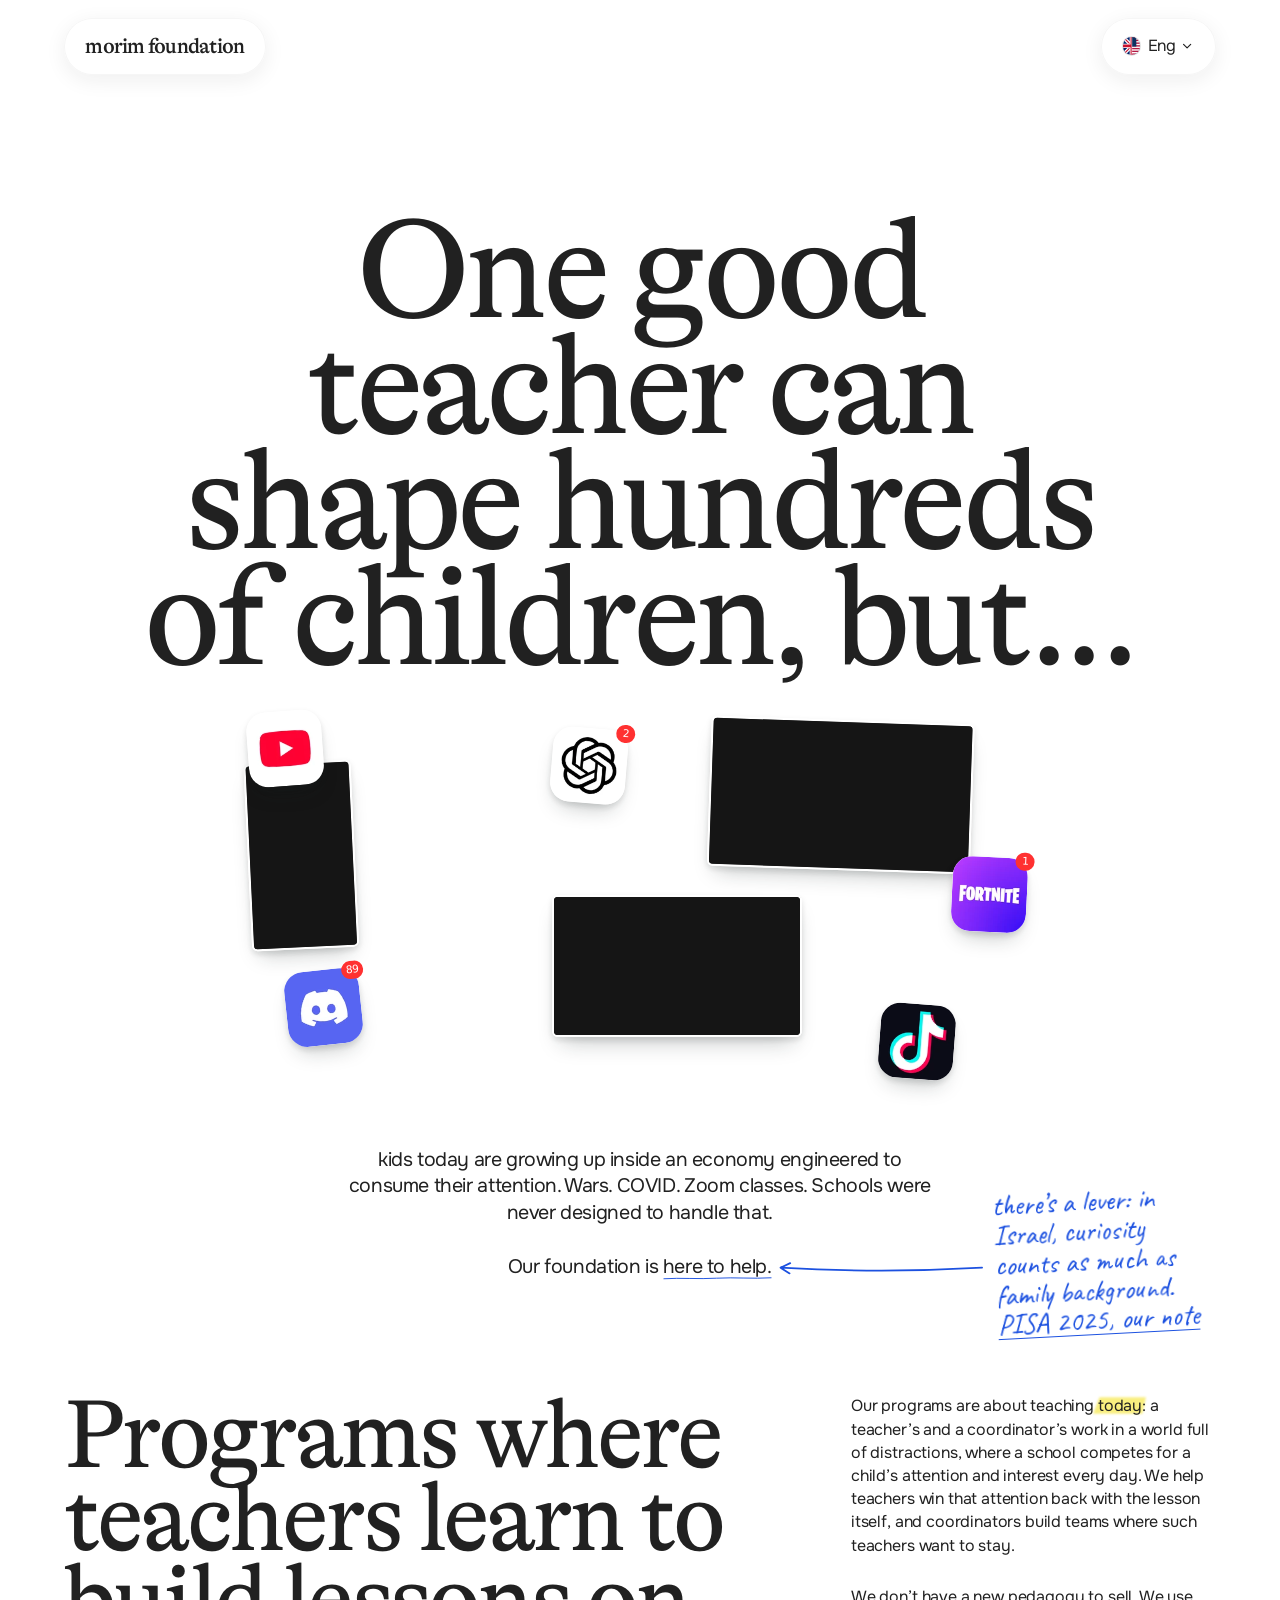
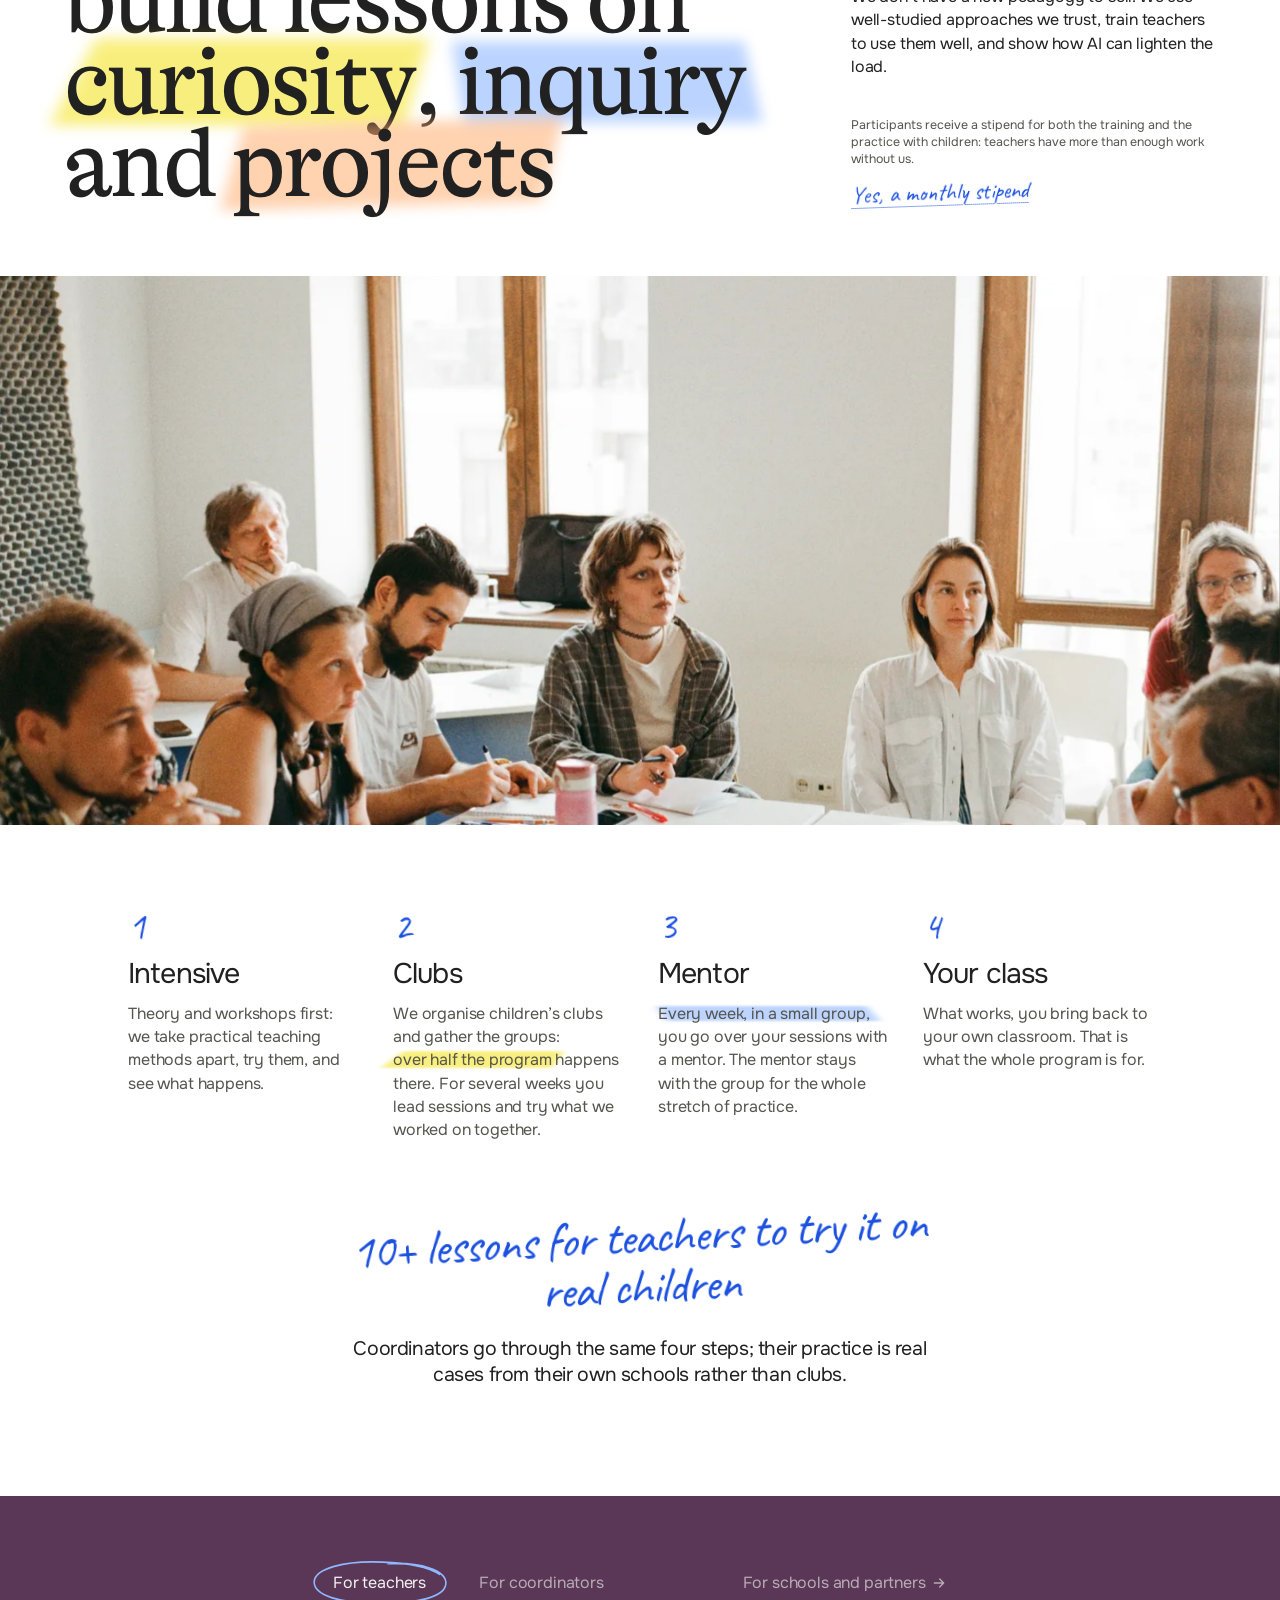
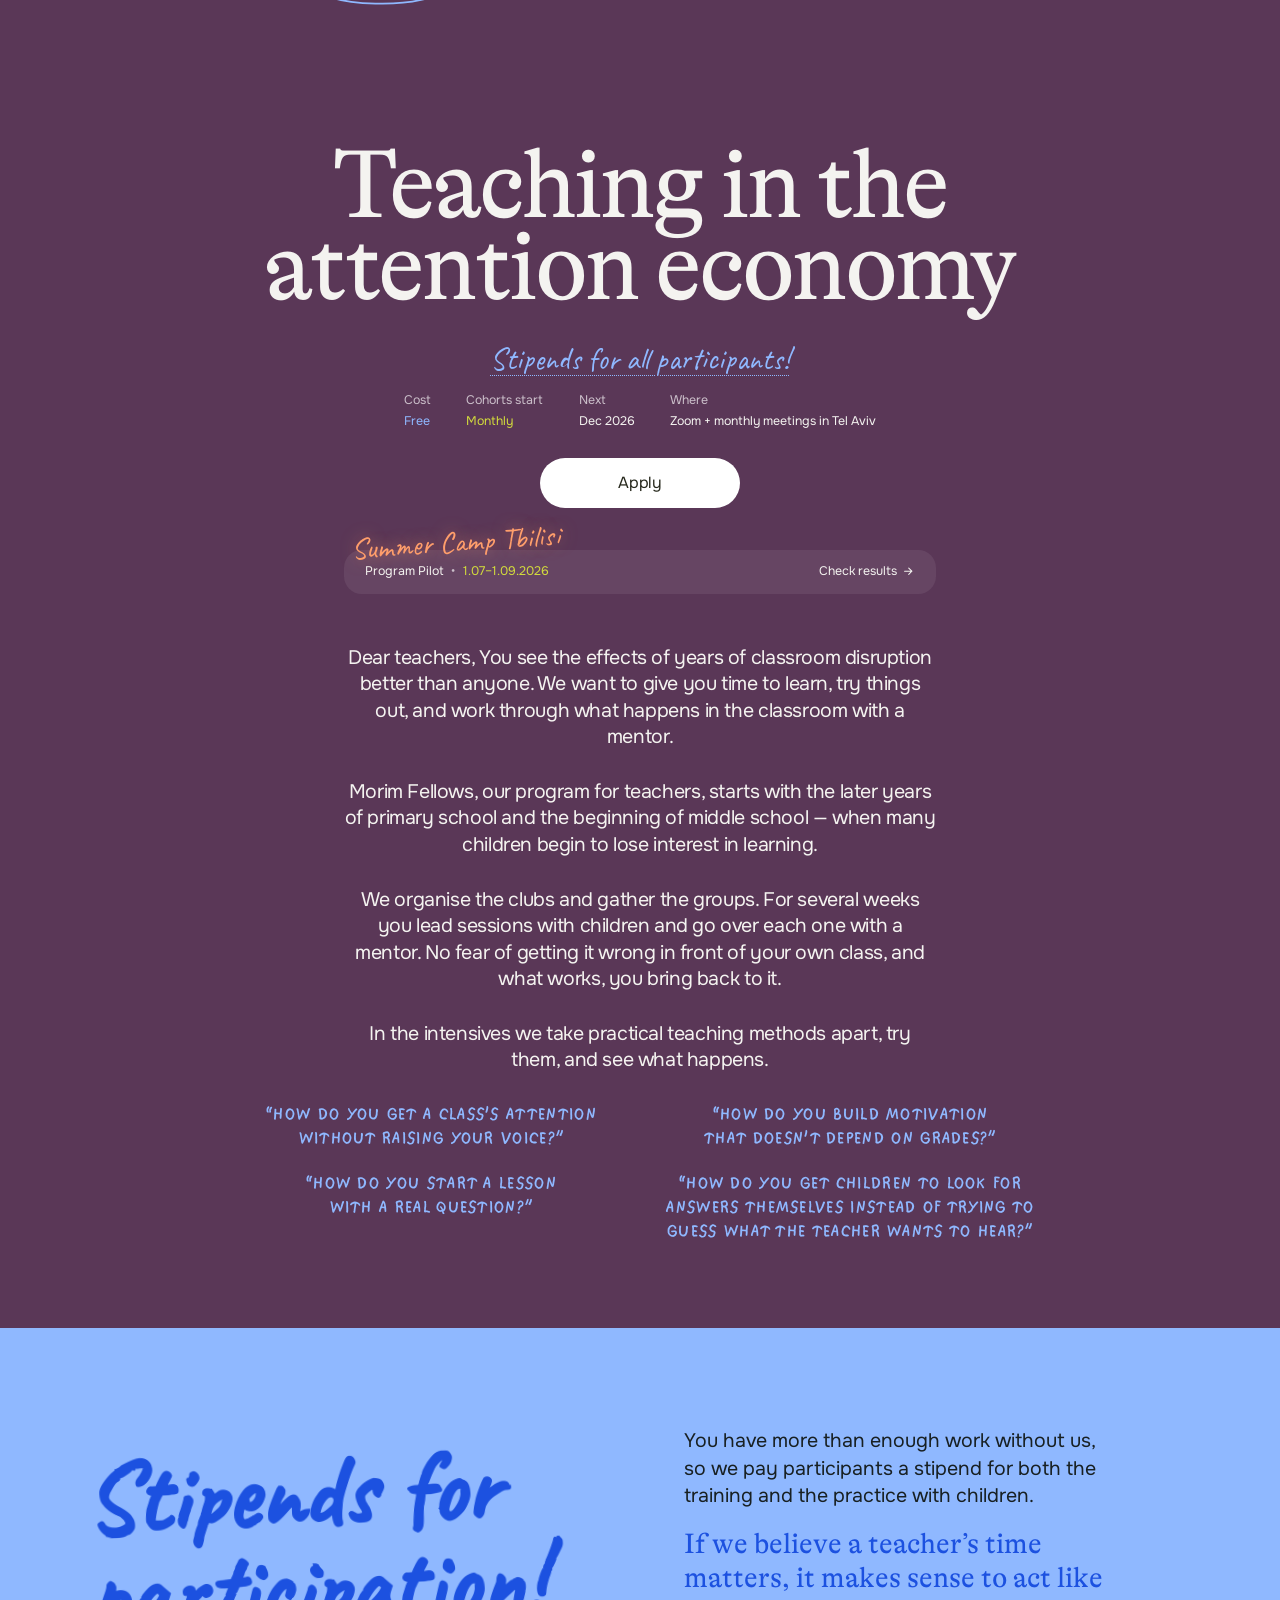
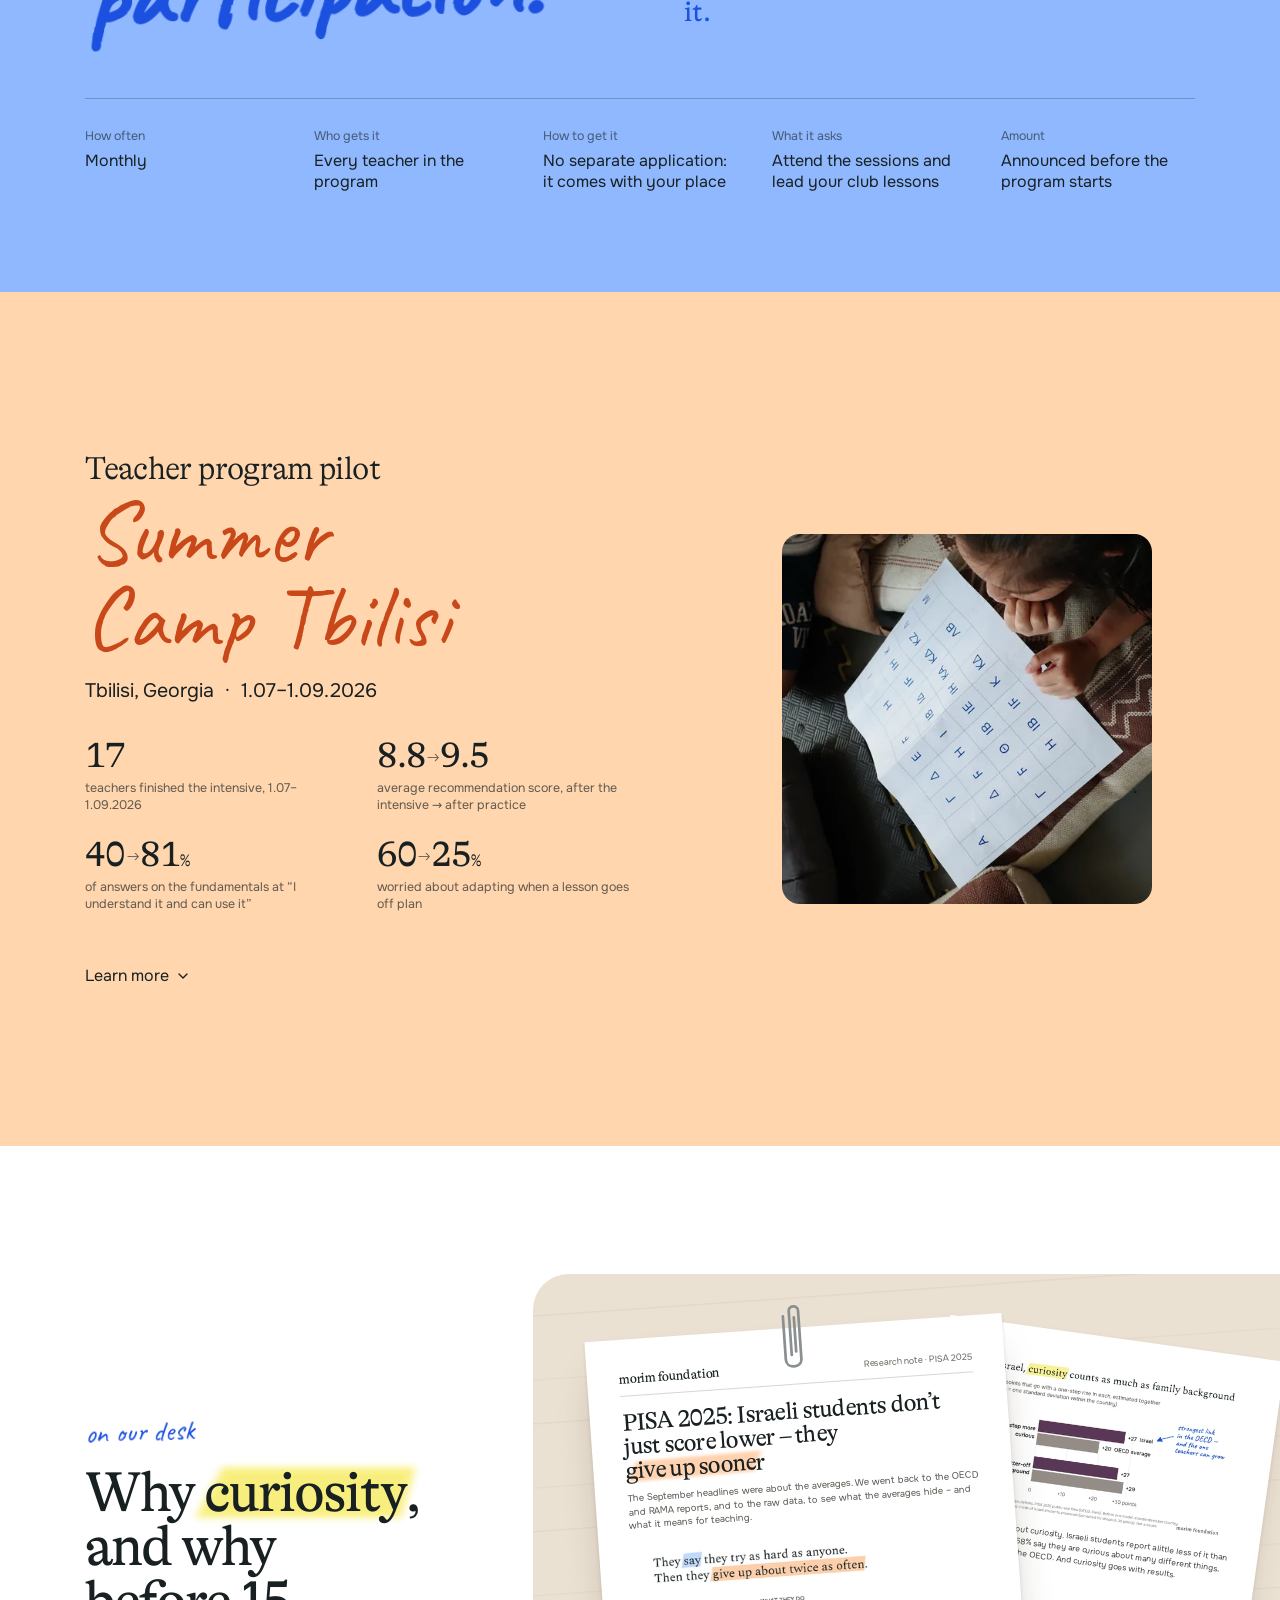
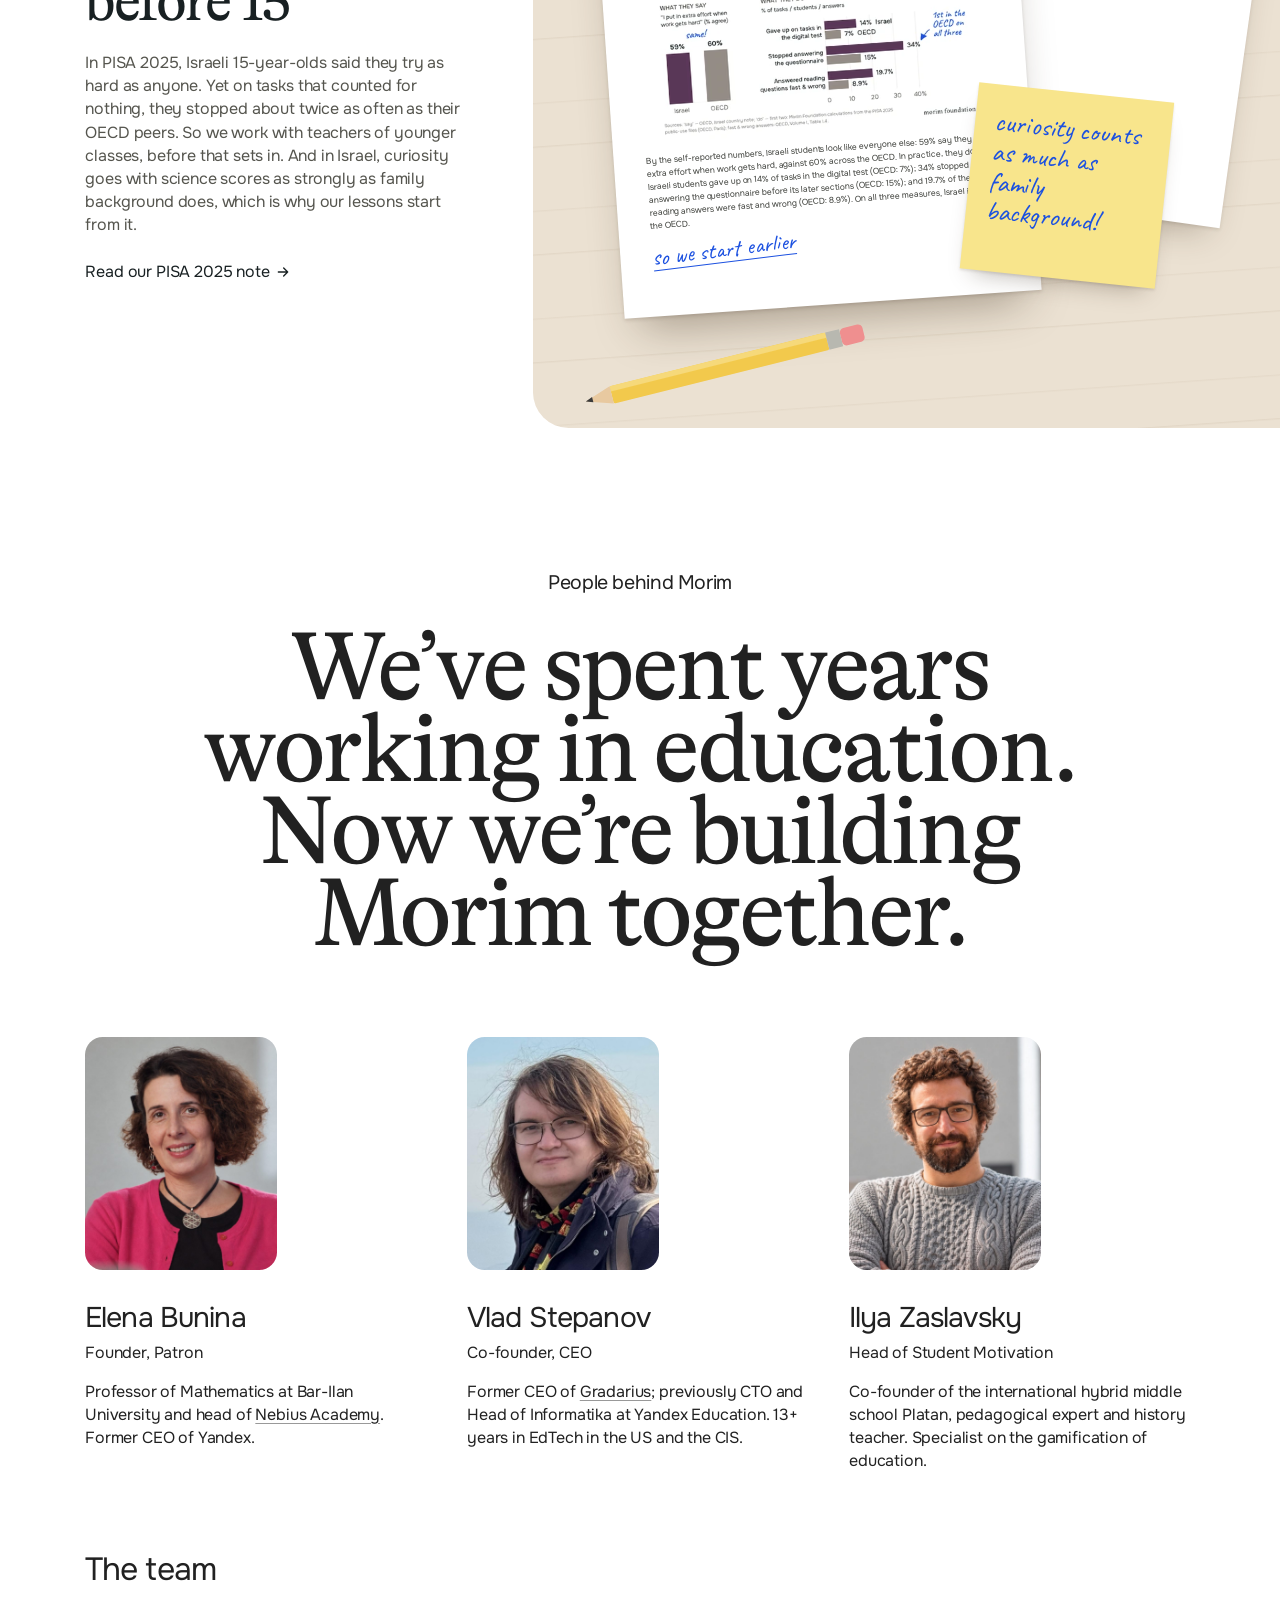
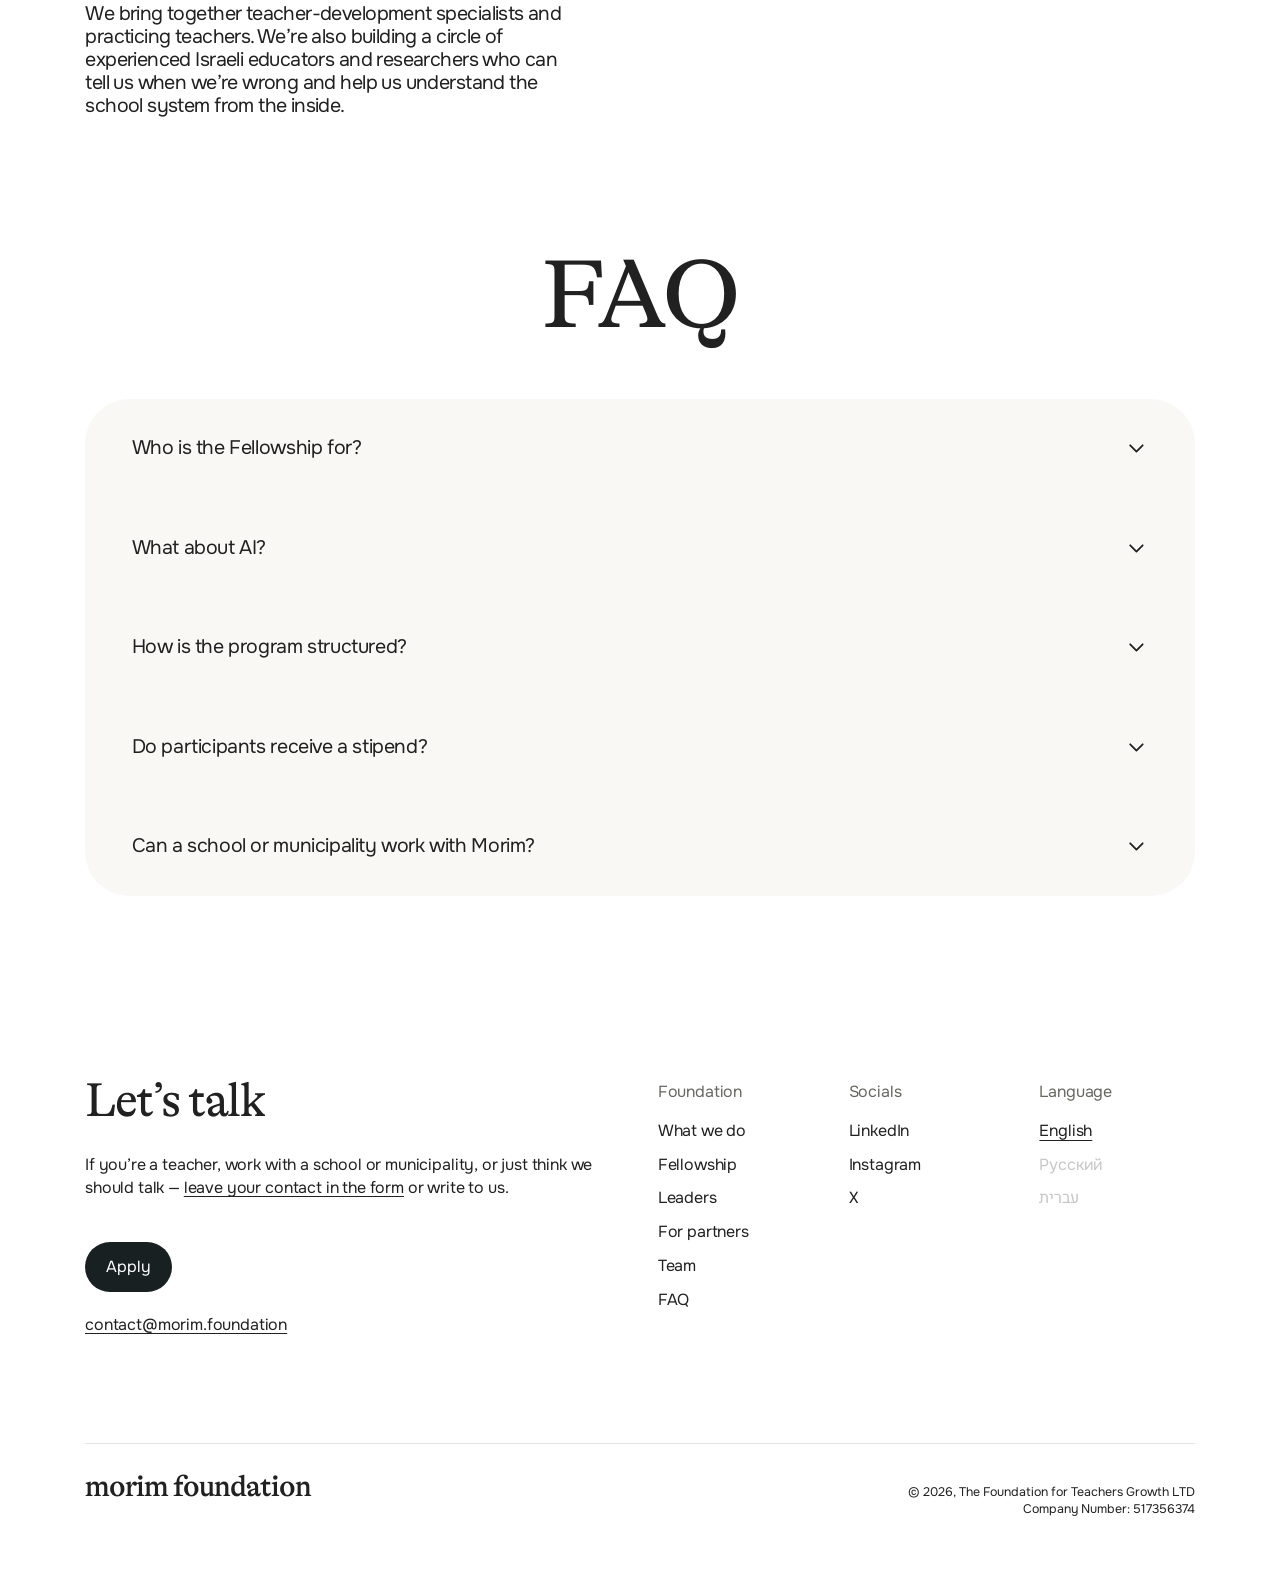
==== index.html @ 58f693c9 "PISA 2025: authors under the standfirst, Medium-style Vlad Stepanov (Co-founder, CEO) and Julia Khal" ====
<!DOCTYPE html>
<html lang="en" dir="ltr">
<head>
  <meta charset="utf-8">
  <meta name="viewport" content="width=device-width, initial-scale=1">
  <title>Morim Foundation</title>
  <meta name="description" content="Programs for teachers and school coordinators in Israel: intensives, practice with children and real school cases, weekly mentoring, and a stipend for your time.">
  <meta property="og:type" content="website">
  <meta property="og:title" content="Morim Foundation">
  <meta property="og:description" content="Programs for teachers and school coordinators in Israel: intensives, practice with children and real school cases, weekly mentoring, and a stipend for your time.">
  <meta property="og:site_name" content="Morim Foundation">
  <meta property="og:locale" content="en_US">
  <meta name="twitter:card" content="summary">
  <meta name="theme-color" content="#f4f3f0">
  <link rel="canonical" href="https://morim.foundation/">
  <link rel="alternate" hreflang="en" href="https://morim.foundation/">
  <link rel="alternate" hreflang="ru" href="https://morim.foundation/ru/">
  <link rel="alternate" hreflang="he" href="https://morim.foundation/he/">
  <link rel="alternate" hreflang="x-default" href="https://morim.foundation/">
  <link rel="icon" href="assets/favicon.png">
  <link rel="preload" href="assets/fonts/GTAlpina-Regular.woff2" as="font" type="font/woff2" crossorigin>
  <link rel="preload" href="assets/fonts/GTAlpina-Light.woff2" as="font" type="font/woff2" crossorigin>
  <link rel="preload" href="assets/fonts/Onest-Variable-latin.woff2" as="font" type="font/woff2" crossorigin>
  <link rel="preload" href="assets/fonts/Caveat-Regular.woff2" as="font" type="font/woff2" crossorigin>
  <link rel="preload" href="assets/fonts/GTAlpina-Medium.woff2" as="font" type="font/woff2" crossorigin>
  <link rel="preconnect" href="https://www.youtube.com">
  <link rel="preconnect" href="https://www.tiktok.com">
  <link rel="modulepreload" href="js/main.js?v=fcb6593e">
  <link rel="modulepreload" href="js/lib/page-motion.js?v=fcb6593e">
  <link rel="modulepreload" href="js/lib/card-depth.js?v=fcb6593e">
  <link rel="modulepreload" href="js/lib/floating-apply.js?v=fcb6593e">
  <link rel="modulepreload" href="js/header.js?v=fcb6593e">
  <link rel="modulepreload" href="js/dialog.js?v=fcb6593e">
  <link rel="modulepreload" href="js/mobile-menu.js?v=fcb6593e">
  <link rel="modulepreload" href="js/disclosure.js?v=fcb6593e">
  <link rel="modulepreload" href="js/program-motion.js?v=fcb6593e">
  <link rel="modulepreload" href="js/programs.js?v=fcb6593e">
  <link rel="modulepreload" href="js/hero/hero.js?v=fcb6593e">
  <link rel="modulepreload" href="js/lang.js?v=fcb6593e">
  <link rel="modulepreload" href="js/nav-menu.js?v=fcb6593e">
  <link rel="modulepreload" href="js/scroll-hint.js?v=fcb6593e">
  <link rel="modulepreload" href="js/audiences.js?v=fcb6593e">
  <link rel="modulepreload" href="js/hand-a.js?v=fcb6593e">
  <link rel="modulepreload" href="js/margin-note.js?v=fcb6593e">
  <link rel="modulepreload" href="js/tabs.js?v=fcb6593e">
  <link rel="modulepreload" href="js/lib/hero-floating.js?v=fcb6593e">
  <link rel="modulepreload" href="js/lib/poof.js?v=fcb6593e">
  <link rel="modulepreload" href="js/hero/hero-state.js?v=fcb6593e">
  <link rel="modulepreload" href="js/hero/hero-dom.js?v=fcb6593e">
  <link rel="modulepreload" href="js/hero/hero-badge.js?v=fcb6593e">
  <link rel="modulepreload" href="js/hero/hero-player.js?v=fcb6593e">
  <link rel="modulepreload" href="js/hero/hero-drag.js?v=fcb6593e">
  <link rel="modulepreload" href="js/hero/hero-environment.js?v=fcb6593e">
  <link rel="modulepreload" href="js/lib/hero-videos.js?v=fcb6593e">
  <link rel="modulepreload" href="js/lib/hero-apps.js?v=fcb6593e">
  <link rel="modulepreload" href="js/lib/hero-notification.js?v=fcb6593e">
  <link rel="modulepreload" href="js/lib/hero-video-autoplay.js?v=fcb6593e">
  <link rel="preload" as="image" href="assets/hero-app-discord-512.webp" imagesrcset="assets/hero-app-discord-128.webp 128w, assets/hero-app-discord-256.webp 256w, assets/hero-app-discord-512.webp 512w" imagesizes="(max-width: 700px) 14vw, 7vw">
  <link rel="preload" as="image" href="assets/hero-app-tiktok-512.webp" imagesrcset="assets/hero-app-tiktok-128.webp 128w, assets/hero-app-tiktok-256.webp 256w, assets/hero-app-tiktok-512.webp 512w" imagesizes="(max-width: 700px) 14vw, 7vw">
  <link rel="preload" as="image" href="assets/hero-app-chatgpt-512.webp" imagesrcset="assets/hero-app-chatgpt-128.webp 128w, assets/hero-app-chatgpt-256.webp 256w, assets/hero-app-chatgpt-512.webp 512w" imagesizes="(max-width: 700px) 14vw, 7vw">
  <link rel="preload" as="image" href="assets/hero-app-fortnite-258.webp" imagesrcset="assets/hero-app-fortnite-128.webp 128w, assets/hero-app-fortnite-258.webp 258w" imagesizes="(max-width: 700px) 14vw, 7vw">
  <link rel="preload" as="image" href="assets/hero-app-youtube-512.webp" imagesrcset="assets/hero-app-youtube-128.webp 128w, assets/hero-app-youtube-256.webp 256w, assets/hero-app-youtube-512.webp 512w" imagesizes="(max-width: 700px) 14vw, 7vw">
  <link rel="preload" as="image" href="assets/video/stream-headset-neon.webp">
  <link rel="preload" as="image" href="assets/video/stream-floral-shirt.webp">
  <link rel="preload" as="image" href="assets/video/stream-blue-mic.webp">
  <link rel="preload" as="image" href="assets/video/stream-two-players.webp">
  <link rel="stylesheet" href="css/base.css?v=fcb6593e">
  <link rel="stylesheet" href="css/sections.css?v=fcb6593e">
  <link rel="stylesheet" href="css/motion.css?v=fcb6593e">
  <link rel="stylesheet" href="css/mobile.css?v=fcb6593e">
  <link rel="stylesheet" href="css/header.css?v=fcb6593e">
  <link rel="stylesheet" href="css/hero.css?v=fcb6593e">
  <link rel="stylesheet" href="css/widgets.css?v=fcb6593e">
  <link rel="stylesheet" href="css/type.css?v=fcb6593e">
  <script src="js/page-slide.js?v=fcb6593e"></script>
  <noscript><style>.side-panel{position:static;display:block;inline-size:auto;block-size:auto;max-block-size:none;overflow:visible;box-shadow:none;margin-block-start:1rem}.side-panel-close,[data-dialog]{display:none}</style></noscript>
</head>
<body>
<main id="top" data-hero-variant="original" data-lang="en">

  <div class="header-shell" data-compact="false">
    <div class="header-start">
      <header class="site-header">
        <a class="logo" href="#top" aria-label="Morim Foundation home">morim foundation</a>
      </header>
    </div>
    <nav class="lang-float" aria-label="Main navigation">
      <div class="nav-menu lang-menu">
  <button type="button" class="nav-menu-button" aria-haspopup="true" aria-expanded="false"
          aria-controls="lang-menu-list">
    <svg class="flag" viewBox="0 0 24 24" width="20" height="20" aria-hidden="true" focusable="false"><rect width="24" height="24" fill="#012169"/><path d="M0 0 24 24M24 0 0 24" stroke="#fff" stroke-width="4.8"/><path d="M0 0 24 24M24 0 0 24" stroke="#c8102e" stroke-width="1.6"/><path d="M12 0v24M0 12h24" stroke="#fff" stroke-width="6"/><path d="M12 0v24M0 12h24" stroke="#c8102e" stroke-width="3.6"/><rect x="12" width="12" height="24" fill="#fff"/><rect x="12" y="0.000" width="12" height="1.846" fill="#b31942"/><rect x="12" y="3.692" width="12" height="1.846" fill="#b31942"/><rect x="12" y="7.385" width="12" height="1.846" fill="#b31942"/><rect x="12" y="11.077" width="12" height="1.846" fill="#b31942"/><rect x="12" y="14.769" width="12" height="1.846" fill="#b31942"/><rect x="12" y="18.462" width="12" height="1.846" fill="#b31942"/><rect x="12" y="22.154" width="12" height="1.846" fill="#b31942"/><rect x="12" width="6" height="12.923" fill="#0a3161"/><path d="M12 0v24" stroke="#fff" stroke-width="0.6"/></svg><span class="sr-only">Language: </span><span>Eng</span>
    <svg viewBox="0 0 24 24" width="16" height="16" fill="none" stroke="currentColor" stroke-width="2" stroke-linecap="round" stroke-linejoin="round" aria-hidden="true"><path d="m6 9 6 6 6-6"/></svg>
  </button>
  <ul id="lang-menu-list" class="nav-menu-list" hidden>
    <li><a role="link" aria-disabled="true" lang="ru"><svg class="flag" viewBox="0 0 24 24" width="20" height="20" aria-hidden="true" focusable="false"><rect width="24" height="8" fill="#fff"/><rect y="8" width="24" height="8" fill="#0039a6"/><rect y="16" width="24" height="8" fill="#d52b1e"/></svg><span>Русский</span></a></li>
<li><a role="link" aria-disabled="true" lang="he" dir="rtl"><svg class="flag" viewBox="0 0 24 24" width="20" height="20" aria-hidden="true" focusable="false"><rect width="24" height="24" fill="#fff"/><rect y="3" width="24" height="2.6" fill="#0038b8"/><rect y="18.4" width="24" height="2.6" fill="#0038b8"/><path d="M12 7.4 15.8 14H8.2ZM12 16.6 8.2 10H15.8Z" fill="none" stroke="#0038b8" stroke-width="1"/></svg><span>עברית</span></a></li>

  </ul>
</div>
    </nav>
  </div>

  <section class="hero hero-editorial" aria-labelledby="hero-title"
           data-playing="false" data-looping="false" data-media-layout="static"
           data-label-icon="Dismiss {app} and show the next app"
           data-label-media-dismiss="Dismiss {label} and show the next element"
           data-video-unavailable="Video unavailable"
           data-help-desktop="Drag an app to move it. Click or press Enter to dismiss it and show the next app."
           data-help-compact="Tap or press Enter to dismiss an item and show the next one. Swipe vertically to keep reading.">
    <div class="hero-mobile-content">
      <h1 id="hero-title" aria-label="One good teacher can shape hundreds of children, but...">One good<br>teacher can<br>shape hundreds<br>of children, <span class="hero-line">but...</span></h1>
    </div>
    <span class="hero-accents" role="group" aria-label="App distractions"></span>
    <span id="hero-app-help" class="sr-only">Drag an app to move it. Click or press Enter to dismiss it and show the next app.</span>
  </section>
  <a class="scroll-hint" href="#what-we-do" data-scroll-hint>
    <span>Scroll</span>
    <svg viewBox="0 0 24 24" width="16" height="16" fill="none" stroke="currentColor" stroke-width="2" stroke-linecap="round" stroke-linejoin="round" aria-hidden="true"><path d="m6 9 6 6 6-6"/></svg>
  </a>
  <div class="floating-apply-rail" data-anchor=".hero" inert>
    <a class="button floating-apply-button" href="https://survey.morim.foundation/s/join-v1?src=landing&lang=en">Apply</a>
  </div>

  <section class="approach" id="approach" aria-label="Our approach">
    <div class="prose introduction">
      <p data-hero-story-end>kids today are growing up inside an economy engineered to consume their attention. Wars. COVID. Zoom classes. Schools were never designed to handle&nbsp;that.</p>
      <p>Our foundation is <span class="intro-claim">here to help.</span><a class="margin-note" href="pisa-2025/">there’s a lever: in Israel, curiosity counts as much as family background. <span class="margin-note-link">PISA 2025, our note</span></a><svg class="margin-note-arrow" aria-hidden="true" focusable="false"><path d=""/></svg></p>
    </div>
  </section>

  <section class="what-we-do" id="what-we-do" aria-labelledby="what-we-do-title">
    <div class="wwd-head">
      <h2 class="display" id="what-we-do-title">Programs where teachers learn to build lessons on <span class="approach-name">curiosity</span>, <span class="approach-name">inquiry</span> and <span class="approach-name">projects</span></h2>
      <div class="prose wwd-lead">
        <div class="wwd-lead-text">
          <p class="mission-intro">Our programs are about teaching <mark>today</mark>: a teacher’s and a coordinator’s work in a world full of distractions, where a school competes for a child’s attention and interest every day. We help teachers win that attention back with the lesson itself, and coordinators build teams where such teachers want to stay.</p>
          <p class="mission-intro">We don’t have a new pedagogy to sell. We use well-studied approaches we trust, train teachers to use them well, and show how AI can lighten the load.</p>
        </div>
        <p class="wwd-stipend">Participants receive a stipend for both the training and the practice with children: teachers have more than enough work without us.<a class="beat-note" href="#scholarship">Yes, a monthly stipend</a></p>
      </div>
    </div>
    <figure class="wwd-photo">
      <div class="wwd-photo-frame">
        <img class="wwd-photo-img" src="assets/photo-landscape-720.webp"
     srcset="assets/photo-landscape-480.webp 480w, assets/photo-landscape-720.webp 720w, assets/photo-landscape-1080.webp 1080w, assets/photo-landscape-1440.webp 1440w, assets/photo-landscape-2048.webp 2048w"
     sizes="100vw"
     alt="Teachers in discussion at the foundation’s Tbilisi pilot" width="511" height="339" loading="eager" fetchpriority="low" decoding="async">
      </div>
    </figure>
    <div class="wwd-steps">
      <ol class="wwd-steps-list" aria-label="How the program works">
        <li class="wwd-step">
          <span class="wwd-step-num" aria-hidden="true">1</span>
          <h4>Intensive</h4>
          <p>Theory and workshops first: we take practical teaching methods apart, try them, and see what happens.</p>
        </li>
        <li class="wwd-step">
          <span class="wwd-step-num" aria-hidden="true">2</span>
          <h4>Clubs</h4>
          <p>We organise children’s clubs and gather the groups: <mark>over half the program</mark> happens there. For several weeks you lead sessions and try what we worked on together.</p>
        </li>
        <li class="wwd-step">
          <span class="wwd-step-num" aria-hidden="true">3</span>
          <h4>Mentor</h4>
          <p><mark class="blue">Every week, in a small group,</mark> you go over your sessions with a mentor. The mentor stays with the group for the whole stretch of practice.</p>
        </li>
        <li class="wwd-step">
          <span class="wwd-step-num" aria-hidden="true">4</span>
          <h4>Your class</h4>
          <p>What works, you bring back to your own classroom. That is what the whole program is for.</p>
        </li>
      </ol>
      <div class="prose wwd-steps-close">
        <p class="beat-note wwd-note">10+ lessons for teachers to try it on real children</p>
        <p>Coordinators go through the same four steps; their practice is real cases from their own schools rather than clubs.</p>
      </div>
    </div>
  </section>

  <div class="story-stack">
    <section class="audiences" id="audiences" aria-label="Where to start">
    <div class="audience-nav">
    <div class="audience-tabs" role="tablist" aria-label="Where to start">
      <a class="audience-tab" role="tab" id="tab-fellowship" href="#fellowship" aria-controls="fellowship"
         aria-selected="true">
        <span>For teachers</span>
        <svg class="audience-loop" viewBox="0 0 200 60" preserveAspectRatio="none" aria-hidden="true" focusable="false"><path pathLength="1" d="M112 7C158 5 197 15 195 32C193 51 136 57 94 56C47 55 5 47 6 29C7 13 49 3 104 5C140 6 170 11 186 20"/></svg>
      </a>
      <a class="audience-tab" role="tab" id="tab-leaders" href="#leaders" aria-controls="leaders"
         aria-selected="false">
        <span>For coordinators</span>
        <svg class="audience-loop" viewBox="0 0 200 60" preserveAspectRatio="none" aria-hidden="true" focusable="false"><path pathLength="1" d="M112 7C158 5 197 15 195 32C193 51 136 57 94 56C47 55 5 47 6 29C7 13 49 3 104 5C140 6 170 11 186 20"/></svg>
      </a>
    </div>
    <a class="audience-trigger text-link" href="schools/">
      <span>For schools and partners</span><svg class="promo-arrow" viewBox="0 0 24 24" aria-hidden="true" focusable="false"><path d="M5 12h14M13 6l6 6-6 6"/></svg>
    </a>
    </div>
    <div class="audience-pane fellowship" id="fellowship" role="tabpanel" aria-labelledby="fellowship-title">
      <h2 class="display" id="fellowship-title">Teaching in the attention economy</h2>
      <div class="program-offer">
  <article class="offer-terms" id="program-tel-aviv" data-program="tel-aviv" aria-labelledby="fellowship-title">
<p class="offer-tags"><a class="offer-tag offer-scholarship" href="#scholarship">Stipends for all participants!</a></p>    <div class="offer-meta">
<p><span>Cost</span><em class="offer-meta-cost">Free</em></p><p><span>Cohorts start</span><em class="offer-meta-frequency">Monthly</em></p><p><span>Next</span>Dec 2026</p>      <p><span>Where</span>Zoom + monthly meetings in Tel&nbsp;Aviv</p>
    </div>
  </article>
  <a class="button apply-button offer-apply" href="https://survey.morim.foundation/s/join-v1?src=landing&lang=en" data-apply>Apply</a>
</div>
      <a class="running-card pilot-link" href="#tbilisi-camp">
        <span class="pilot-camp">Summer Camp Tbilisi</span>
        <h3>Program Pilot</h3>
        <p class="running-badge"><bdi dir="ltr">1.07–1.09.2026</bdi></p>
        <span class="running-status pilot-button text-link">Check results<svg class="promo-arrow" viewBox="0 0 24 24" aria-hidden="true" focusable="false"><path d="M5 12h14M13 6l6 6-6 6"/></svg></span>
      </a>
      <div class="prose fellowship-intro">
        <p>Dear teachers, You see the effects of years of classroom disruption better than anyone. We want to give you time to learn, try things out, and work through what happens in the classroom with a mentor.</p>
        <p>Morim Fellows, our program for teachers, starts with the later years of primary school and the beginning of middle school — when many children begin to lose interest in learning.</p>
      </div>
      <div class="prose fellowship-practice">
        <p>We organise the clubs and gather the groups. For several weeks you lead sessions with children and go over each one with a mentor. No fear of getting it wrong in front of your own class, and what works, you bring back to it.</p>
        <p>In the intensives we take practical teaching methods apart, try them, and see what happens.</p>
        <div class="questions" aria-label="Ordinary questions, hard ones">
          <span>“how do you get a class’s attention without raising your voice?”</span>
          <span>“how do you build motivation that doesn’t depend on grades?”</span>
          <span>“how do you start a lesson with a real question?”</span>
          <span>“how do you get children to look for answers themselves instead of trying to guess what the teacher wants to hear?”</span>
        </div>
      </div>
    </div>

    <div class="audience-pane leaders" id="leaders" role="tabpanel" aria-labelledby="leaders-title">
      <h2 class="display" id="leaders-title">Coordinating in a school: team, systems, projects</h2>
      <div class="program-offer">
  <article class="offer-terms" id="program-school-coordination" data-program="school-coordination" aria-labelledby="leaders-title">
<p class="offer-tags"><a class="offer-tag offer-scholarship" href="#scholarship">Stipends for all participants!</a></p>    <div class="offer-meta">
<p><span>Cost</span><em class="offer-meta-cost">Free</em></p><p><span>New training cohorts</span><em class="offer-meta-frequency">Monthly</em></p><p><span>Next</span>Feb 2027</p>      <p><span>Where</span>Zoom + meetings in Tel&nbsp;Aviv</p>
    </div>
  </article>
  <a class="button apply-button offer-apply" href="https://survey.morim.foundation/s/join-v1?src=landing&lang=en" data-apply>Apply</a>
</div>
      <article class="running-card" id="program-school-coordination-pilot" data-closed>
        <h3>Program Pilot</h3>
        <p class="running-status">Results coming soon</p>
        <p class="running-badge running-now">Currently running</p>
      </article>
      <div class="prose leaders-intro">
        <p>Dear coordinators, Strong teachers need schools where they can do good work and want to stay. That’s why we work with teachers at more than one level: in their own classrooms and in the teams they help lead.</p>
        <p>Morim Leaders, our first program for coordinators, is being developed together with rakazim themselves. The first pilot is under way with a closed cohort.</p>
      </div>
      <div class="leader-benefits feature-cards">
        <article class="benefit">
          <h3>Leading without formal authority</h3>
          <p>Rakazim are teachers too. They teach their own classes and help a whole team work better, often without formal authority over the people they lead.<br>How do you move a team forward when the people in it don’t report to you?</p>
        </article>
        <article class="benefit">
          <h3>Feedback that actually helps</h3>
          <p>How do you give feedback that people can use, support colleagues, and help them grow?<br>Participants bring real situations from their schools and work through them together with a mentor.</p>
        </article>
        <article class="benefit">
          <h3>Making room for the work that matters</h3>
          <p>How do you distribute the workload across the team and still make time for professional growth — yours and your colleagues’?<br>The program also covers the practical systems and projects that keep a department running without letting coordination take over the time meant for teaching.</p>
        </article>
      </div>
    </div>

    </section>
  </div>

  <section class="scholarship-band" id="scholarship" aria-labelledby="scholarship-title">
    <h2 class="scholarship-word" id="scholarship-title">Stipends for participation!</h2>
    <div class="scholarship-text">
      <p>You have more than enough work without us, so we pay participants a stipend for both the training and the practice with children.</p>
      <p>If we believe a teacher’s time matters, it makes sense to act like it.</p>
    </div>
    <dl class="scholarship-terms">
      <div><dt>How often</dt><dd>Monthly</dd></div>
      <div><dt>Who gets it</dt><dd>Every teacher in the program</dd></div>
      <div><dt>How to get it</dt><dd>No separate application: it comes with your place</dd></div>
      <div><dt>What it asks</dt><dd>Attend the sessions and lead your club lessons</dd></div>
      <div><dt>Amount</dt><dd>Announced before the program starts</dd></div>
    </dl>
  </section>

  <section class="camp" id="tbilisi-camp" aria-labelledby="tbilisi-promo-title" data-program="tbilisi">
    <div class="camp-copy">
      <h2 id="tbilisi-promo-title"><span class="camp-descriptor">Teacher program pilot</span> <span class="camp-name">Summer Camp Tbilisi</span></h2>
      <p class="promo-meta"><span>Tbilisi, Georgia</span><span><bdi dir="ltr">1.07–1.09.2026</bdi></span></p>
      <ul class="camp-figures" role="list">
        <li class="camp-figure">
          <span class="stat-value">17</span>
          <span class="stat-label">teachers finished the intensive, <bdi dir="ltr">1.07–1.09.2026</bdi></span>
        </li>
        <li class="camp-figure">
          <span class="stat-value">8.8<span class="arrow">→</span>9.5</span>
          <span class="stat-label">average recommendation score, after the intensive → after practice</span>
        </li>
        <li class="camp-figure">
          <span class="stat-value">40<span class="arrow">→</span>81<small>%</small></span>
          <span class="stat-label">of answers on the fundamentals at “I understand it and can use it”</span>
        </li>
        <li class="camp-figure">
          <span class="stat-value">60<span class="arrow">→</span>25<small>%</small></span>
          <span class="stat-label">worried about adapting when a lesson goes off plan</span>
        </li>
      </ul>
      <button type="button" class="camp-more text-link" aria-expanded="false" aria-controls="tbilisi-details" data-expand hidden>
        <span>Learn more</span><svg class="camp-more-arrow" viewBox="0 0 24 24" aria-hidden="true" focusable="false"><path d="m6 9 6 6 6-6"/></svg>
      </button>
    </div>
    <img class="camp-photo" src="assets/camp-square-720.webp"
     srcset="assets/camp-square-480.webp 480w, assets/camp-square-720.webp 720w, assets/camp-square-1080.webp 1080w, assets/camp-square-1440.webp 1440w"
     sizes="(max-width: 700px) 16rem, 26rem"
     alt="" width="720" height="720" loading="lazy" decoding="async">
    <div class="camp-details" id="tbilisi-details">
      <div class="camp-story">
        <div class="program-results-copy">
          <h3 class="program-results-title">The first pilot</h3>
          <p>Our first intensive in Tbilisi focused on inquiry-based education. We surveyed the same teachers twice: after the intensive, and again after several weeks of teaching children with weekly mentoring.</p>
          <p>Teachers’ responses changed noticeably after practice. On the fundamentals — what an inquiry lesson is for, how it differs from a merely engaging one, and what the teacher does — the share of answers at “I understand and can use it” rose from 40% to 81%. Fewer teachers reported being worried about having to adapt when a lesson went off plan.</p>
          <p>Not everything became easier. Group dynamics remained difficult, and we’re adding more practice and mentoring around it.</p>
          <p>Three-quarters of the children surveyed said they would like lessons like these at school.</p>
          <p class="results-caveat">Encouraging results, but still from a small group in an unusually friendly setting. We’ll see how they hold up in regular classrooms.</p>
        </div>
        <figure class="camp-voice">
          <blockquote class="results-quote">“I’ve become noticeably less inclined to steer children toward the right answer, and more attentive to how they reason.”</blockquote>
          <figcaption class="results-note">One of the teachers · that’s the change we’re looking for</figcaption>
        </figure>
      </div>
    </div>
  </section>

  <section class="desk" id="research" aria-labelledby="research-title">
    <div class="desk-copy">
      <p class="desk-kicker">on our desk</p>
      <h2 class="desk-title" id="research-title">Why <mark>curiosity</mark>, and why before&nbsp;15</h2>
      <p class="desk-text">In PISA 2025, Israeli 15-year-olds said they try as hard as anyone. Yet on tasks that counted for nothing, they stopped about twice as often as their OECD peers. So we work with teachers of younger classes, before that sets in. And in Israel, curiosity goes with science scores as strongly as family background does, which is why our lessons start from it.</p>
      <a class="text-link desk-link" href="pisa-2025/"><span>Read our PISA 2025 note</span><svg class="promo-arrow" viewBox="0 0 24 24" aria-hidden="true" focusable="false"><path d="M5 12h14M13 6l6 6-6 6"/></svg></a>
    </div>
    <div class="desk-scene" aria-hidden="true">
      <div class="desk-sheet desk-sheet-back">
        <img src="assets/articles/pisa-2025/curiosity-720.webp" srcset="assets/articles/pisa-2025/curiosity-480.webp 480w, assets/articles/pisa-2025/curiosity-720.webp 720w, assets/articles/pisa-2025/curiosity-1080.webp 1080w" sizes="(max-width: 700px) 42vw, 23vw" alt="" width="1920" height="1080" loading="lazy" decoding="async">
        <p>PISA also asked about curiosity. Israeli students report a little less of it than their OECD peers: 68% say they are curious about many different things, against 73% across the OECD. And curiosity goes with results.</p>
      </div>
      <a class="desk-sheet desk-sheet-front" href="pisa-2025/" tabindex="-1">
        <span class="sheet-head"><span class="sheet-brand">morim foundation</span><span>Research note · PISA 2025</span></span>
        <span class="sheet-title">PISA 2025: Israeli students don’t just score lower&nbsp;– they <mark>give up sooner</mark></span>
        <span class="sheet-dek">The September headlines were about the averages. We went back to the OECD and RAMA reports, and to the raw data, to see what the averages hide – and what it means for teaching.</span>
        <img src="assets/articles/pisa-2025/give-up-720.webp" srcset="assets/articles/pisa-2025/give-up-480.webp 480w, assets/articles/pisa-2025/give-up-720.webp 720w, assets/articles/pisa-2025/give-up-1080.webp 1080w" sizes="(max-width: 700px) 50vw, 28vw" alt="" width="1920" height="1080" loading="lazy" decoding="async">
        <span class="sheet-text">By the self-reported numbers, Israeli students look like everyone else: 59% say they put in extra effort when work gets hard, against 60% across the OECD. In practice, they don’t. Israeli students gave up on 14% of tasks in the digital test (OECD: 7%); 34% stopped answering the questionnaire before its later sections (OECD: 15%); and 19.7% of their reading answers were fast and wrong (OECD: 8.9%). On all three measures, Israel is first in the OECD.</span>
        <span class="sheet-note">so we start earlier</span>
      </a>
      <svg class="desk-clip" viewBox="0 0 40 96" focusable="false"><path d="M14 74V18C14 10 26 10 26 18V80C26 92 6 92 6 80V24M20 70V26"/></svg>
      <p class="desk-sticky"><span>curiosity counts as much as family background!</span></p>
      <svg class="desk-pencil" viewBox="0 0 330 40" focusable="false"><rect class="pencil-body" x="34" y="10" width="250" height="20" rx="2"/><rect class="pencil-shine" x="34" y="10" width="250" height="6"/><rect class="pencil-band" x="284" y="10" width="16" height="20"/><rect class="pencil-eraser" x="300" y="10" width="26" height="20" rx="5"/><path class="pencil-wood" d="M34 10 4 20l30 10Z"/><path class="pencil-lead" d="m12 17-8 3 8 3Z"/></svg>
    </div>
  </section>

  <section class="team" id="team" aria-labelledby="team-title">
    <p class="eyebrow">People behind Morim</p>
    <h2 class="team-title" id="team-title">We’ve spent years<br class="desktop-break"> working in education.<br class="desktop-break"> Now we’re building<br class="desktop-break"> Morim together.</h2>
    <div class="team-columns">
      <article class="person">
        <img class="portrait" src="assets/team-elena.jpg" alt="Elena Bunina" width="420" height="510" loading="lazy">
        <h3><a href="https://www.linkedin.com/in/elena-bunina-738522eb/" target="_blank" rel="noreferrer">Elena Bunina</a></h3>
        <p class="person-role">Founder, Patron</p>
        <p>Professor of Mathematics at Bar-Ilan University and head of <a href="https://academy.nebius.com/" target="_blank" rel="noreferrer">Nebius Academy</a>. Former CEO of Yandex.</p>
      </article>
      <article class="person">
        <img class="portrait" src="assets/team-vlad.jpg" alt="Vlad Stepanov" width="420" height="510" loading="lazy">
        <h3><a href="https://www.linkedin.com/in/utterstep/" target="_blank" rel="noreferrer">Vlad Stepanov</a></h3>
        <p class="person-role">Co-founder, CEO</p>
        <p>Former CEO of <a href="https://gradarius.com/" target="_blank" rel="noreferrer">Gradarius</a>; previously CTO and Head of Informatika at Yandex Education. 13+ years in EdTech in the US and the CIS.</p>
      </article>
      <article class="person">
        <img class="portrait" src="assets/team-ilya.jpg" alt="Ilya Zaslavsky" width="420" height="510" loading="lazy">
        <h3><a href="https://www.linkedin.com/in/izaslavskiy/" target="_blank" rel="noreferrer">Ilya Zaslavsky</a></h3>
        <p class="person-role">Head of Student Motivation</p>
        <p>Co-founder of the international hybrid middle school Platan, pedagogical expert and history teacher. Specialist on the gamification of education.</p>
      </article>
    </div>
    <div class="team-note">
      <h3>The team</h3>
      <p>We bring together teacher-development specialists and practicing teachers. We’re also building a circle of experienced Israeli educators and researchers who can tell us when we’re wrong and help us understand the school system from the inside.</p>
    </div>
  </section>

  <section class="faq" id="faq" aria-labelledby="faq-title">
    <h2 id="faq-title">FAQ</h2>
    <div class="faq-list">
      <details class="faq-item" data-state="closed">
        <summary class="faq-trigger">
          Who is the Fellowship for?
          <svg class="faq-chevron" viewBox="0 0 24 24" width="24" height="24" fill="none" stroke="currentColor" stroke-width="1.75" stroke-linecap="round" stroke-linejoin="round" aria-hidden="true" focusable="false"><path d="m6 9 6 6 6-6"/></svg>
        </summary>
        <div class="faq-answer">
          <div class="faq-answer-body">We currently focus on practicing teachers in Israel, in the later years of primary school and the beginning of middle school. If you work with another age group, you can still get in touch and tell us about your experience.</div>
        </div>
      </details>
      <details class="faq-item" data-state="closed">
        <summary class="faq-trigger">
          What about AI?
          <svg class="faq-chevron" viewBox="0 0 24 24" width="24" height="24" fill="none" stroke="currentColor" stroke-width="1.75" stroke-linecap="round" stroke-linejoin="round" aria-hidden="true" focusable="false"><path d="m6 9 6 6 6-6"/></svg>
        </summary>
        <div class="faq-answer">
          <div class="faq-answer-body">We teach teachers to use AI — and to teach children how to use it — instead of training AI to replace teachers. Good pedagogy has always been <mark>costly</mark>. New technology lets us widen its reach.</div>
        </div>
      </details>
      <details class="faq-item" data-state="closed">
        <summary class="faq-trigger">
          How is the program structured?
          <svg class="faq-chevron" viewBox="0 0 24 24" width="24" height="24" fill="none" stroke="currentColor" stroke-width="1.75" stroke-linecap="round" stroke-linejoin="round" aria-hidden="true" focusable="false"><path d="m6 9 6 6 6-6"/></svg>
        </summary>
        <div class="faq-answer">
          <div class="faq-answer-body">Theory and workshops are mixed with practice throughout. Teachers work with children; coordinators bring real situations from their schools. Both meet in small groups with a mentor every week.</div>
        </div>
      </details>
      <details class="faq-item" data-state="closed">
        <summary class="faq-trigger">
          Do participants receive a stipend?
          <svg class="faq-chevron" viewBox="0 0 24 24" width="24" height="24" fill="none" stroke="currentColor" stroke-width="1.75" stroke-linecap="round" stroke-linejoin="round" aria-hidden="true" focusable="false"><path d="m6 9 6 6 6-6"/></svg>
        </summary>
        <div class="faq-answer">
          <div class="faq-answer-body">Yes. Both teachers and coordinators receive a stipend. The amount and payment arrangements will be provided with the details of each program.</div>
        </div>
      </details>
      <details class="faq-item" data-state="closed">
        <summary class="faq-trigger">
          Can a school or municipality work with Morim?
          <svg class="faq-chevron" viewBox="0 0 24 24" width="24" height="24" fill="none" stroke="currentColor" stroke-width="1.75" stroke-linecap="round" stroke-linejoin="round" aria-hidden="true" focusable="false"><path d="m6 9 6 6 6-6"/></svg>
        </summary>
        <div class="faq-answer">
          <div class="faq-answer-body">Yes. We’re interested in working with schools, networks, and municipalities that want to bring our programs to their teachers or coordinators. We’re also looking for experienced educators who can help us build the programs. <a href="schools/">Read about partnering with us.</a></div>
        </div>
      </details>
    </div>
  </section>


  <footer id="contact" class="site-footer">
    <div class="footer-message">
      <h2>Let’s talk</h2>
      <p class="footer-lead">If you’re a teacher, work with a school or municipality, or just think we should talk — <a href="https://survey.morim.foundation/s/join-v1?src=landing&lang=en">leave your contact in the form</a> or write to us.</p>
      <p class="footer-actions"><a class="button footer-apply" href="https://survey.morim.foundation/s/join-v1?src=landing&lang=en" data-apply>Apply</a></p>
      <a class="footer-email" href="mailto:contact@morim.foundation">contact@morim.foundation</a>
    </div>
    <div class="footer-links">
      <div>
        <p class="footer-label">Foundation</p>
        <nav aria-label="Footer navigation">
          <a href="#what-we-do">What we do</a>
          <a href="#fellowship">Fellowship</a>
          <a href="#leaders">Leaders</a>
          <a href="schools/">For partners</a>
          <a href="#team">Team</a>
          <a href="#faq">FAQ</a>
        </nav>
      </div>
      <div>
        <p class="footer-label">Socials</p>
        <nav aria-label="Social links">
          <button type="button" class="text-button" data-dialog="dialog-social" data-dialog-title="LinkedIn">LinkedIn</button>
          <button type="button" class="text-button" data-dialog="dialog-social" data-dialog-title="Instagram">Instagram</button>
          <button type="button" class="text-button" data-dialog="dialog-social" data-dialog-title="X">X</button>
        </nav>
      </div>
      <div>
        <p class="footer-label" aria-hidden="true">Language</p>
        <nav class="lang-switcher lang-switcher-footer" aria-label="Language">
  <a href="" hreflang="en" lang="en" aria-current="page">English</a>
  <a role="link" aria-disabled="true" lang="ru">Русский</a>
  <a role="link" aria-disabled="true" lang="he" dir="rtl">עברית</a>
</nav>
      </div>
    </div>
    <div class="footer-legal">
      <a class="logo" href="#top" aria-label="Morim Foundation home">morim foundation</a>
      <p>© 2026, The Foundation for Teachers Growth LTD<br>Company Number: 517356374</p>
    </div>
  </footer>
</main>

<dialog class="morim-dialog" id="dialog-social" aria-labelledby="dialog-social-title" aria-describedby="dialog-social-desc">
  <div class="morim-dialog-body">
    <h2 id="dialog-social-title" data-dialog-title></h2>
    <p id="dialog-social-desc">This profile link will be added soon.</p>
    <button type="button" class="dialog-close" data-dialog-close aria-label="Close">
      <svg viewBox="0 0 24 24" width="16" height="16" fill="none" stroke="currentColor" stroke-width="2" stroke-linecap="round" stroke-linejoin="round" aria-hidden="true"><path d="M18 6 6 18M6 6l12 12"/></svg>
    </button>
  </div>
</dialog>


<script type="module" src="js/main.js?v=fcb6593e"></script>
</body>
</html>
---- css/base.css ----
/* Ported from PR #3 website/app/globals.css. Physical inline-axis properties were converted to logical ones for RTL. */
@font-face {
  font-family: Alpina;
  src: url('../assets/fonts/GTAlpina-Regular.woff2') format('woff2');
  font-weight: 400 700;
  font-display: swap;
}
@font-face {
  font-family: Alpina;
  src: url('../assets/fonts/GTAlpina-Light.woff2') format('woff2');
  font-weight: 300;
  font-display: swap;
}
@font-face {
  font-family: Alpina Wordmark;
  src: url('../assets/fonts/GTAlpina-Medium.woff2') format('woff2');
  font-weight: 500;
  font-display: swap;
}
@font-face {
  font-family: Stefan;
  src: url('../assets/fonts/ABCStefanTrial-Simple.woff2') format('woff2');
  font-weight: 400;
  font-display: swap;
}
@font-face {
  font-family: Caveat;
  src: url('../assets/fonts/Caveat-Regular.woff2') format('woff2');
  font-weight: 400;
  font-display: swap;
}
@font-face {
  font-family: Gveret Levin;
  src: url('../assets/fonts/GveretLevin-Regular.woff2') format('woff2');
  font-weight: 400;
  font-display: swap;
}
@font-face {
  font-family: Spectral;
  src: url('../assets/fonts/Spectral-Light.woff2') format('woff2');
  font-weight: 300;
  font-style: normal;
  font-display: swap;
}
@font-face {
  font-family: Spectral;
  src: url('../assets/fonts/Spectral-Regular.woff2') format('woff2');
  font-weight: 400;
  font-style: normal;
  font-display: swap;
}
@font-face {
  font-family: Spectral;
  src: url('../assets/fonts/Spectral-Medium.woff2') format('woff2');
  font-weight: 500;
  font-style: normal;
  font-display: swap;
}
@font-face {
  font-family: Spectral;
  src: url('../assets/fonts/Spectral-Bold.woff2') format('woff2');
  font-weight: 700;
  font-style: normal;
  font-display: swap;
}
@font-face {
  font-family: Spectral;
  src: url('../assets/fonts/Spectral-LightItalic.woff2') format('woff2');
  font-weight: 300;
  font-style: italic;
  font-display: swap;
}
@font-face {
  font-family: Frank Ruhl Libre;
  src: url('../assets/fonts/FrankRuhlLibre-Variable.woff2') format('woff2');
  font-weight: 300 900;
  font-display: swap;
}
/* Metric-matched stand-ins for the serif displays: Georgia sized and
   spaced to Alpina (en) and Spectral (ru), so text set before the webfont
   arrives keeps its line count and the swap does not reflow (George,
   27.10: "шрифты прогрузились сильно позже и показывались fallback").
   Width ratio: letter-frequency-weighted advances of the two faces;
   vertical: the webfont's hhea metrics over that ratio. Without Georgia
   (Android) the stack falls through to the system serif as before. */
@font-face {
  font-family: 'Alpina Fallback';
  src: local('Georgia');
  size-adjust: 98.7%;
  ascent-override: 90.7%;
  descent-override: 24.5%;
  line-gap-override: 0%;
}
@font-face {
  font-family: 'Spectral Fallback';
  src: local('Georgia');
  size-adjust: 99.2%;
  ascent-override: 106.8%;
  descent-override: 46.7%;
  line-gap-override: 0%;
}
/* Onest: body/running-text face for en and ru. Subset to cyrillic + latin,
   the same split Google Fonts serves from css2 for family=Onest:wght@100..900. */
@font-face {
  font-family: Onest;
  src: url('../assets/fonts/Onest-Variable-cyrillic-ext.woff2') format('woff2');
  font-weight: 100 900;
  font-display: swap;
  unicode-range: U+0460-052F, U+1C80-1C8A, U+20B4, U+2DE0-2DFF, U+A640-A69F, U+FE2E-FE2F;
}
@font-face {
  font-family: Onest;
  src: url('../assets/fonts/Onest-Variable-cyrillic.woff2') format('woff2');
  font-weight: 100 900;
  font-display: swap;
  unicode-range: U+0301, U+0400-045F, U+0490-0491, U+04B0-04B1, U+2116;
}
@font-face {
  font-family: Onest;
  src: url('../assets/fonts/Onest-Variable-latin-ext.woff2') format('woff2');
  font-weight: 100 900;
  font-display: swap;
  unicode-range: U+0100-02BA, U+02BD-02C5, U+02C7-02CC, U+02CE-02D7, U+02DD-02FF, U+0304,
    U+0308, U+0329, U+1D00-1DBF, U+1E00-1E9F, U+1EF2-1EFF, U+2020, U+20A0-20AB, U+20AD-20C0,
    U+2113, U+2C60-2C7F, U+A720-A7FF;
}
@font-face {
  font-family: Onest;
  src: url('../assets/fonts/Onest-Variable-latin.woff2') format('woff2');
  font-weight: 100 900;
  font-display: swap;
  unicode-range: U+0000-00FF, U+0131, U+0152-0153, U+02BB-02BC, U+02C6, U+02DA, U+02DC, U+0304,
    U+0308, U+0329, U+2000-206F, U+20AC, U+2122, U+2191, U+2193, U+2212, U+2215, U+FEFF, U+FFFD;
}
/* Heebo: Onest has no Hebrew, so Heebo carries the he body text; subset to
   hebrew + latin, the same split Google Fonts serves for family=Heebo:wght@100..900. */
@font-face {
  font-family: Heebo;
  src: url('../assets/fonts/Heebo-Variable-hebrew.woff2') format('woff2');
  font-weight: 100 900;
  font-display: swap;
  unicode-range: U+0307-0308, U+0590-05FF, U+200C-2010, U+20AA, U+25CC, U+FB1D-FB4F;
}
@font-face {
  font-family: Heebo;
  src: url('../assets/fonts/Heebo-Variable-latin-ext.woff2') format('woff2');
  font-weight: 100 900;
  font-display: swap;
  unicode-range: U+0100-02BA, U+02BD-02C5, U+02C7-02CC, U+02CE-02D7, U+02DD-02FF, U+0304,
    U+0308, U+0329, U+1D00-1DBF, U+1E00-1E9F, U+1EF2-1EFF, U+2020, U+20A0-20AB, U+20AD-20C0,
    U+2113, U+2C60-2C7F, U+A720-A7FF;
}
@font-face {
  font-family: Heebo;
  src: url('../assets/fonts/Heebo-Variable-latin.woff2') format('woff2');
  font-weight: 100 900;
  font-display: swap;
  unicode-range: U+0000-00FF, U+0131, U+0152-0153, U+02BB-02BC, U+02C6, U+02DA, U+02DC, U+0304,
    U+0308, U+0329, U+2000-206F, U+20AC, U+2122, U+2191, U+2193, U+2212, U+2215, U+FEFF, U+FFFD;
}
:root {
  /* Display face: the hero title and section headings (h1, h2). Same values
     as the old --font-text, kept under a name that says what it is for now
     that running text uses --font-body instead. */
  --font-display: Alpina, 'Alpina Fallback', Georgia, serif;
  --font-body: Onest, Heebo, system-ui, sans-serif;
  --font-handwritten: Stefan, cursive;
  /* Blue pen notes (beat note, Free, tab loop): a lowercase hand in every
     language, since Stefan is caps-only. */
  --font-scribble: Caveat, cursive;
  --scribble-blue: #1c51e0;
  --scribble-blue-on-plum: #8fb8ff;
  /* The camp's section is a light apricot; its scribble a deeper peach on
     it (3.5:1, large text), and a neon peach on the plum (3.7:1). */
  --promo-peach: #ffd6ae;
  --scribble-peach: #c8481a;
  --scribble-peach-on-plum: #ff9e6b;
  --question-size: 1.03125rem;
  --question-size-mobile: 0.9625rem;
  --handwritten-case: uppercase;
  --handwritten-spacing: 0.06em;
  --background: #fff;
  --foreground: #212121;
  --fellowship-bg: #5a3757;
  --nav-hover: #9b3fc0;
  --fellowship-rule: #8c7189;
  --fellowship-muted: #cbbfca;
  --leaders-bg: #f4f3f0;
  --leaders-ink: #4a1116;
  --leaders-muted: #9a6462;
  --paper: #f4f3f0;
  --ink: #182022;
  --body-size: 1.625rem;
  --page-width: 90rem;
  /* Floating pills (header capsule, language and back pills, mobile menu):
     one frosted material. The solid value is the fallback where the
     browser cannot blur what lies behind. */
  --pill-solid: rgb(255 255 255 / 94%);
  --pill-glass: rgb(255 255 255 / 72%);
  --pill-blur: blur(1.25rem) saturate(1.6);
  --pill-shadow:
    0 0.375rem 1.5rem #18202212,
    inset 0 0 0 1px #1820220a,
    inset 0 1px 0 rgb(255 255 255 / 70%);
  /* One outer margin for every full-width block at the 1440 reference (96px).
     Before, header, audiences, team and footer used 88/90/96/120px from four
     different percentages (AUDIT.md, S1). */
  --gutter: 6rem;
}
html[lang='ru'] {
  --font-display: Spectral, 'Spectral Fallback', Georgia, serif;
  --font-handwritten: Caveat, cursive;
  --question-size: 2rem;
  --question-size-mobile: 1.75rem;
  --question-columns: 2;
  --question-width: 25rem;
  --handwritten-case: none;
  --handwritten-spacing: normal;
}
html[lang='he'] {
  --font-display: Frank Ruhl Libre, Georgia, serif;
  --font-body: Heebo, Onest, system-ui, sans-serif;
  --font-handwritten: Gveret Levin, cursive;
  --font-scribble: Gveret Levin, cursive;
  --question-size: 1.171875rem;
  --question-size-mobile: 1.09375rem;
  --handwritten-case: none;
  --handwritten-spacing: normal;
}
/* The PR's styles were written on top of Tailwind's preflight reset (v4)
   and shadcn's base layer. This is the subset they depend on, kept so the
   site's own rules below behave exactly as they did. */
*,
::before,
::after,
::backdrop {
  box-sizing: border-box;
  margin: 0;
  padding: 0;
  border: 0 solid #ddd;
}
html {
  line-height: 1.5;
  -webkit-text-size-adjust: 100%;
  tab-size: 4;
  -webkit-tap-highlight-color: transparent;
}
h1,
h2,
h3,
h4,
h5,
h6 {
  font-size: inherit;
  font-weight: inherit;
}
b,
strong {
  font-weight: bolder;
}
ol,
ul,
menu {
  list-style: none;
}
summary {
  display: list-item;
}
img,
svg,
video,
canvas,
audio,
iframe,
embed,
object {
  display: block;
  vertical-align: middle;
}
img,
video {
  max-width: 100%;
  height: auto;
}
button,
input,
select,
optgroup,
textarea {
  font: inherit;
  font-feature-settings: inherit;
  font-variation-settings: inherit;
  letter-spacing: inherit;
  color: inherit;
  border-radius: 0;
  background-color: transparent;
  opacity: 1;
}
button,
input:where([type='button'], [type='reset'], [type='submit']) {
  appearance: button;
}
[hidden]:where(:not([hidden='until-found'])) {
  display: none !important;
}
html {
  scroll-behavior: smooth;
  scroll-padding-top: 2.25rem;
}
/* 90rem is the 1440px reference canvas at the default 16px text size.
   Shared rem dimensions scale the desktop layout without transforming it. */
@media (min-width: 701px) {
  html {
    font-size: calc(100vw / 90);
  }
}
body {
  margin: 0;
  background: var(--background);
  color: var(--foreground);
  font-family: var(--font-body);
  font-weight: 300;
  -webkit-font-smoothing: antialiased;
}
/* The hero title and section headings (h2 and its equivalents) keep the
   per-language display face; every other heading level and running text
   fall through to body's --font-body. */
h1,
h2 {
  font-family: var(--font-display);
}
button,
input,
select,
textarea {
  font: inherit;
}
button,
a,
summary {
  -webkit-tap-highlight-color: transparent;
}
button,
a {
  touch-action: manipulation;
}
/* Everything that reacts to a click shows the hand. */
button,
summary,
label[for],
[role='tab'],
[role='option'],
[data-dialog] {
  cursor: pointer;
}
button:disabled {
  cursor: not-allowed;
}
a {
  color: inherit;
  text-decoration: none;
}
a:hover {
  text-decoration: underline;
  text-underline-offset: 0.3125rem;
}
button:focus-visible,
a:focus-visible,
summary:focus-visible {
  outline: 2px solid #1c51e0;
  outline-offset: 0.3125rem;
}
img {
  display: block;
  max-width: 100%;
}
p,
h1,
h2,
h3,
figure {
  margin: 0;
}
main {
  max-width: var(--page-width);
  margin: 0 auto;
  overflow: clip;
}
.site-header {
  height: 9rem;
  margin: 0 6.25%;
  display: flex;
  align-items: center;
  justify-content: space-between;
  gap: 1.5rem;
}
.logo {
  display: inline-flex;
  align-items: baseline;
  font-family:
    Alpina Wordmark,
    Alpina,
    'Alpina Fallback',
    Georgia,
    serif;
  font-size: 1.5rem;
  line-height: 1;
  letter-spacing: -0.035em;
  font-weight: 500;
  white-space: nowrap;
}
.logo:hover {
  text-decoration: none;
}
.site-header nav {
  display: flex;
  gap: 1.5rem;
  font-size: 1.125rem;
  letter-spacing: -0.03em;
}
/* Buttons: one pill, two colours. Primary is "Apply" to the form: ink on
   the paper, white on the plum (.apply-button), in the offers and the
   footer, floating once the hero has gone while none is in view; on the
   schools page the one button is "Partner with us" (a mailto). Writing to
   us is the address in the footer, a text link, once. A label is a verb and
   its object, three words at most; questions belong in headings. Everything
   that leads around the site is a .text-link. */
.button {
  display: inline-flex;
  align-items: center;
  justify-content: center;
  min-height: 3.5rem;
  padding: 1rem 1.5rem;
  background: var(--ink);
  color: white;
  border: 0;
  border-radius: 999rem;
  font-size: 1.125rem;
  line-height: 1;
  letter-spacing: -0.03em;
  white-space: nowrap;
  /* Hover is a colour change only: no lift, no scale. */
  transition:
    background-color 120ms ease,
    color 120ms ease;
}
.button:hover {
  background: var(--fellowship-bg);
  text-decoration: none;
}
/* Text links: a word and an arrow, the size of their line, the arrow
   nudging along on hover. The schools link after the tabs, "Check results"
   on the pilot card, "Learn more" under the camp. */
.text-link {
  display: inline-flex;
  align-items: center;
  gap: 0.375rem;
  padding: 0;
  border: 0;
  background: none;
  color: inherit;
  font: inherit;
  letter-spacing: inherit;
  text-decoration: none;
  cursor: pointer;
}
.text-link .promo-arrow {
  flex: none;
  inline-size: 1em;
  block-size: 1em;
  transition: translate 200ms cubic-bezier(0.22, 1, 0.36, 1);
}
:is(.text-link:hover, .pilot-link:hover .text-link) .promo-arrow {
  translate: 0.2rem 0;
}
:is(.text-link:hover, .pilot-link:hover .text-link) .promo-arrow:dir(rtl) {
  translate: -0.2rem 0;
}
.text-link:focus-visible {
  outline: 2px solid var(--ink);
  outline-offset: 3px;
}
.hero {
  position: relative;
  z-index: 1;
  overflow-x: clip;
  padding-top: 3rem;
  padding-bottom: 6.25rem;
  text-align: center;
}
.hero h1 {
  font-size: 10rem;
  line-height: 0.8125;
  /* Five lines of height whatever the language breaks to: the floating
     apps are placed against the hero box, so a shorter title would lift them. */
  min-height: calc(5 * 0.8125em);
  min-height: 5lh;
  font-weight: 400;
  letter-spacing: -0.03em;
  max-width: 72rem;
  margin: 0 auto;
}
.hero-line {
  position: relative;
  display: inline-block;
  white-space: nowrap;
}
@media (min-width: 701px) {
  .hero-editorial {
    padding-top: 6rem;
    padding-bottom: 5rem;
  }
}
.hero-accents {
  position: absolute;
  inset: 0;
  pointer-events: none;
}
.hero-app-item {
  position: absolute;
  z-index: 2;
  width: max(2.75rem, 0.456em);
  height: max(2.75rem, 0.456em);
  padding: 0;
  border: 0;
  border-radius: 27%;
  background: transparent;
  font: inherit;
  line-height: 1;
  pointer-events: auto;
  touch-action: none;
  user-select: none;
  cursor: grab;
  translate: var(--drag-x, 0px) var(--drag-y, 0px);
}
.hero-app-item[data-dragging='true'] {
  z-index: 10;
  cursor: grabbing;
}
.hero-app-item:focus-visible {
  z-index: 10;
  outline: 2px solid #1c51e0;
  outline-offset: 0.375rem;
  translate: var(--drag-x, 0px) var(--drag-y, 0px);
  rotate: 0deg;
}
.hero-app-face {
  position: relative;
  display: block;
  width: 100%;
  height: 100%;
  border-radius: inherit;
  transform: rotate(var(--app-tilt));
  box-shadow:
    0 0.875rem 1.5rem -0.625rem #18202245,
    0 3px 0.4375rem #18202220;
}
.hero-app-face img {
  width: 100%;
  height: 100%;
  object-fit: cover;
  border-radius: inherit;
  pointer-events: none;
  -webkit-user-drag: none;
}
.hero-notification {
  position: absolute;
  direction: ltr;
  unicode-bidi: isolate;
  display: inline-flex;
  align-items: center;
  justify-content: center;
  inset-inline-end: -0.6em;
  top: -0.6em;
  width: max-content;
  min-width: 1.75em;
  height: 1.75em;
  padding: 0 0.42em;
  white-space: nowrap;
  border-radius: 2em;
  color: white;
  background: #ff3131;
  font:
    500 max(0.75rem, 0.075em) / 1 system-ui,
    sans-serif;
  letter-spacing: -0.03em;
  text-align: center;
  font-variant-numeric: tabular-nums;
}
/* Generated content, so the digits never read as the dismiss button's label. */
.hero-notification::after {
  content: attr(data-count);
}
.prose {
  width: min(41.875rem, 90%);
  margin: auto;
  text-align: center;
  font-size: var(--body-size);
  line-height: 1.23;
  letter-spacing: -0.03em;
}
.prose p + p {
  margin-top: 2rem;
}
.introduction {
  margin-top: 7.125rem;
}
figcaption {
  margin-top: 0.375rem;
  font-size: 1rem;
  line-height: 1.25rem;
  color: #77776f;
  letter-spacing: -0.03em;
}
.mission-intro {
  position: relative;
}
.sr-only {
  position: absolute;
  width: 1px;
  height: 1px;
  overflow: hidden;
  clip: rect(0, 0, 0, 0);
  white-space: nowrap;
}
@media (min-width: 1441px) {
  .hero h1 {
    font-size: 10rem;
  }
}
@media (max-width: 700px) {
  .site-header {
    margin: 0 5%;
  }
  .prose {
    font-size: var(--m-lead);
  }
}
@media (max-width: 700px) {
  .site-header .logo {
    font-size: 1.125rem;
  }
  .site-header {
    height: 6.75rem;
    gap: 0.875rem;
    flex-wrap: wrap;
    padding-top: 1.375rem;
  }
  .site-header nav {
    order: 3;
    width: 100%;
    justify-content: center;
    gap: 1.375rem;
    font-size: 1rem;
  }
  .site-header .button {
    min-height: 2.75rem;
    padding: 0.875rem 1rem;
    font-size: 1rem;
  }
  .hero {
    padding-top: 4rem;
    padding-bottom: 5.5rem;
  }
  /* Fixed mobile kegl (56px) rather than the old per-language vw clamp: same
     size on every language, so wrapping now depends on line-height/breaks
     alone. Comfortably below the old clamp's ceiling, so it does not
     overflow the panel on any measured width. */
  .hero h1 {
    /* 56px touched the edge of a 360px screen (1px in EN); cap by width. */
    font-size: min(var(--m-hero), 13.9vw);
    line-height: 0.93;
    /* At 0.93 the last line's descenders leave the box by ~0.3em, and the
       collage below starts 0.75rem early (hero.css); keep the two apart. */
    margin-bottom: 0.5em;
  }
  .introduction {
    margin-top: 4.375rem;
  }
  .prose {
    font-size: var(--m-lead);
    width: auto;
    margin-inline: var(--m-gutter);
  }
  .prose p + p {
    margin-top: 1.625rem;
  }
  figcaption {
    font-size: 0.875rem;
  }
  .desktop-break {
    display: none;
  }
}
@media (prefers-reduced-motion: reduce) {
  html {
    scroll-behavior: auto;
  }
  *,
  *:before,
  *:after {
    animation: none !important;
    transition: none !important;
  }
}
---- css/sections.css ----
/* Ported from PR #3 website/app/sections.css. Physical inline-axis properties were converted to logical ones for RTL. */
.panel {
  width: calc(100% - 13rem);
  margin-inline: auto;
  border-radius: 0.75rem;
  text-align: center;
}
/* Teachers, coordinators, schools in one full-bleed band. Each pane keeps its own
   heading; the tabs above it pick which one is shown. */
.audiences {
  text-align: center;
  background: var(--fellowship-bg);
  color: var(--paper);
  padding: 4.5rem var(--gutter) 6rem;
}
.audience-nav {
  display: flex;
  flex-wrap: wrap;
  justify-content: center;
  gap: 0.5rem 1rem;
  margin-bottom: 4rem;
  font-size: 1.25rem;
  letter-spacing: -0.03em;
}
.audience-tabs {
  display: flex;
  flex-wrap: wrap;
  justify-content: center;
  gap: inherit;
}
.audience-tab,
.audience-trigger {
  position: relative;
  padding: 0.75rem 1.375rem;
  color: inherit;
  opacity: 0.62;
  transition: opacity 0.2s;
}
.audience-tab:hover,
.audience-tab[aria-selected='true'],
.audience-trigger:hover {
  opacity: 1;
  text-decoration: none;
}
/* The nav sits in the plum block, then sticks to the top as a plum pill as
   tall as the logo and the languages (data-stuck, js/audiences.js): on a
   wide screen in their row, in the middle of it; narrower, just under
   them. It leaves with the block. Stuck, it keeps the look of the nav in
   the block while that fits (--fit 1) and tightens its type and spacing
   towards the compact pill as room runs out (--fit 0); past that it keeps
   to one line, the schools link shortening to an ellipsis before its
   arrow, and its margin grows by what the line lost so the panes below do
   not move. */
.audience-nav {
  --pill-height: 4rem;
  position: sticky;
  inset-block-start: var(--nav-top, 1.25rem);
  z-index: 20;
}
.audience-nav[data-stuck] {
  flex-wrap: nowrap;
  align-items: center;
  inline-size: fit-content;
  max-inline-size: var(--nav-width, calc(100vw - 2 * var(--gutter)));
  block-size: var(--pill-height);
  box-sizing: border-box;
  margin-inline: auto;
  margin-block-end: var(--nav-gap, 4rem);
  padding-inline: calc(1.25rem - 0.625rem * var(--fit, 0)) 0.5rem;
  column-gap: calc(1rem + 6rem * var(--fit, 0));
  border-radius: 999rem;
  background: var(--fellowship-bg);
  /* Over the plum panes a light ring keeps the pill apart from them. */
  box-shadow:
    0 0.375rem 1.5rem #18202224,
    inset 0 0 0 1px rgb(255 255 255 / 16%);
  font-size: calc(1.125rem + 0.125rem * var(--fit, 0));
}
.audience-nav[data-stuck] :is(.audience-tab, .audience-trigger) {
  padding: 0.5rem calc(0.75rem + 0.625rem * var(--fit, 0));
}
.audience-nav[data-stuck] .audience-tabs {
  flex-wrap: nowrap;
  flex: none;
  column-gap: calc(1rem * var(--fit, 0));
}
.audience-nav[data-stuck] .audience-trigger {
  display: flex;
  align-items: center;
  min-inline-size: 0;
}
.audience-nav[data-stuck] .audience-trigger > span {
  overflow: hidden;
  text-overflow: ellipsis;
}
/* Schools and partners: not a tab but a way out to its own page, so it
   stands apart from the tabs by a wider gap and carries the promo arrow
   instead of the pen loop. The tabs keep their own 1rem between them. */
.audience-nav {
  column-gap: 7rem;
}
.audience-tabs {
  column-gap: 1rem;
}
.audience-trigger {
  white-space: nowrap;
}
/* The same hand as the glyphs in the headings: a loose pen loop, drawn in
   when its tab becomes active. */
.audience-loop {
  position: absolute;
  inset: -0.125rem -0.25rem;
  width: calc(100% + 0.5rem);
  height: calc(100% + 0.25rem);
  overflow: visible;
  pointer-events: none;
}
.audience-loop path {
  fill: none;
  stroke: var(--scribble-blue-on-plum);
  stroke-width: 2.25;
  stroke-linecap: round;
  stroke-dasharray: 1;
  stroke-dashoffset: 1;
  opacity: 0; /* the round cap would leave a dot at the start */
  transition:
    stroke-dashoffset 0.55s cubic-bezier(0.22, 1, 0.36, 1),
    opacity 0s 0.55s;
}
.audience-tab[aria-selected='true'] .audience-loop path {
  stroke-dashoffset: 0;
  opacity: 1;
  transition:
    stroke-dashoffset 0.55s cubic-bezier(0.22, 1, 0.36, 1),
    opacity 0s;
}
/* No JS: every pane is shown, the tabs are plain anchors without a loop. */
.audiences:not([data-tabs]) .audience-pane + .audience-pane {
  margin-top: 8rem;
}
.audiences:not([data-tabs]) .audience-loop {
  display: none;
}
.audience-pane[hidden] {
  display: none;
}
.audience-pane:focus-visible {
  outline: none;
}
/* The shared blue ring is 1.56:1 on the plum strip; paper is 8.93:1 (AUDIT.md, F1). */
.audiences :is(a, button, summary, [tabindex]):focus-visible {
  outline-color: var(--paper);
}
.eyebrow {
  font-size: 1.625rem;
  line-height: 2rem;
  letter-spacing: -0.03em;
  text-align: center;
}
.display {
  font-size: 7.5rem;
  font-weight: 400;
  line-height: 0.84;
  letter-spacing: -0.03em;
  margin: 3rem auto 0;
  white-space: nowrap;
}
/* A word that carries a glyph: the inline-flex artwork is a break
   opportunity, so the word is pinned together for the wrapping breakpoints. */
.word {
  white-space: nowrap;
}
.glyph {
  display: inline-flex;
  align-items: center;
  justify-content: center;
  vertical-align: baseline;
}
.glyph img {
  max-width: none;
  object-fit: contain;
}
/* Hand-drawn «a» in display headings: outlines of four handwriting faces
   (Caveat, Caveat Bold, Kalam, Gochi Hand) baked into SVG so no font ships.
   The SVG is a mask over currentColor, so it takes the heading's ink on any
   background; hand-a.js deals a different alternate to each heading. */
.hand-a {
  margin-inline: 0.02em;
}
.hand-a-ink {
  display: block;
  height: 0.5em;
  width: calc(0.5em * var(--a-ratio, 1.11));
  background: currentColor;
  -webkit-mask: var(--a-mask) center / contain no-repeat;
  mask: var(--a-mask) center / contain no-repeat;
}
.hand-a[data-alt='caveat'] { --a-ratio: 1.135; --a-mask: url('../assets/hand-a-caveat.svg'); }
.hand-a[data-alt='caveat-bold'] { --a-ratio: 1.116; --a-mask: url('../assets/hand-a-caveat-bold.svg'); }
.hand-a[data-alt='kalam'] { --a-ratio: 0.901; --a-mask: url('../assets/hand-a-kalam.svg'); }
.hand-a[data-alt='gochi'] { --a-ratio: 1.263; --a-mask: url('../assets/hand-a-gochi.svg'); }
.fellowship-intro {
  margin-top: 3.625rem;
  width: min(41.625rem, 100%);
}
.benefits {
  margin-top: 9.875rem;
}
.benefit h3 {
  max-width: 41.25rem;
  margin: 0 auto;
  font-size: 3.375rem;
  line-height: 0.86;
  letter-spacing: -0.03em;
  font-weight: 300;
}
.benefit > p {
  max-width: 35.125rem;
  margin: 1.5rem auto 0;
  font-size: 1.625rem;
  line-height: 2rem;
  letter-spacing: -0.03em;
  color: var(--fellowship-muted);
}
.benefit + .benefit {
  margin-top: 5.9375rem;
}
.craft {
  position: relative;
}
.questions {
  display: grid;
  grid-template-columns: repeat(var(--question-columns, 4), minmax(0, 1fr));
  align-items: start;
  gap: 3.5rem;
  margin: 3rem auto 0;
  padding: 0.75rem 0.5rem;
  font-family: var(--font-handwritten);
  font-size: var(--question-size, 0.9375rem);
  line-height: 1.35;
  text-transform: var(--handwritten-case);
  color: var(--fellowship-muted);
}
.questions span {
  width: min(100%, var(--question-width, 14.375rem));
  justify-self: center;
  text-wrap: balance;
}
.questions span:first-child {
  transform: rotate(9deg);
}
.questions span:nth-child(2) {
  margin-top: 1.75rem;
}
.questions span:nth-child(3) {
  margin-top: 1.25rem;
}
.questions span:last-child {
  margin-top: 0.5rem;
  transform: rotate(-8deg);
}
.craft + .benefit {
  margin-top: 4.25rem;
}
.programs {
  margin-top: 8.875rem;
  padding-top: 4.375rem;
  text-align: start;
}
.program-heading {
  display: flex;
  align-items: center;
  justify-content: space-between;
  gap: 1.25rem;
  margin-bottom: 3.125rem;
}
.program-heading h3 {
  font-family: var(--font-display);
  font-size: 3.375rem;
  line-height: 2.875rem;
  letter-spacing: -0.03em;
  font-weight: 300;
}
.location-select {
  height: 3.375rem;
  padding: 1rem 1.5rem;
  border: 0;
  border-radius: 1.25rem;
  background: #ffffff1a;
  color: var(--paper);
  font-size: 1.25rem;
  line-height: 1.25rem;
  gap: 0.625rem;
  flex-shrink: 0;
}
.location-select svg {
  color: var(--paper) !important;
}
.location-options {
  padding: 0.5rem;
}
.location-options [role='option'] {
  font-family: var(--font-body);
  font-size: 1.125rem;
  padding-block: 0.625rem;
}
.program-list {
  /* Every row shares content-independent tracks, including expanded results.
     The title track ends one gap before the card's centre, so Where starts on
     the page's centre line: 50% of the content box, shifted by half the
     padding difference (1.875rem left, 1.5rem right), minus the 1.5rem gap. */
  --program-columns: calc(50% - 1.6875rem) minmax(0, 1fr) minmax(0, 1fr) auto;
  display: grid;
  gap: 0.875rem;
  min-height: 17.75rem;
  align-content: start;
}
.program-row {
  min-height: 8.4375rem;
  display: grid;
  grid-template-columns: var(--program-columns);
  /* Title and Where/When start on the top edge; the button sits in the
     bottom-right corner, pushed down by the last 1fr track. */
  grid-template-rows: auto 1fr;
  align-items: first baseline;
  gap: 0 1.5rem;
  padding-block: 1.375rem;
  padding-inline: 1.875rem 1.5rem;
  border: 0;
  border-radius: 1.25rem;
  background: #ffffff12;
}
.program-row > * {
  min-width: 0;
}
.program-row > .button,
.program-row > h4 {
  grid-row: 1 / -1;
}
.program-row > h4 {
  align-self: start;
}
.program-row > p {
  grid-row: 1;
}
.program-row > .button {
  align-self: end;
  justify-self: end;
}
/* The terms line of an open offer (free to join, plus what the foundation
   pays) sits under Where/When as a third caption of the same kind, so
   the row keeps one voice instead of growing a badge. */
.program-row:has(> .program-cost) {
  grid-template-rows: auto auto 1fr;
}
.program-row > .program-cost {
  grid-row: 2;
  grid-column: 2 / 4;
  margin-top: 0.875rem;
}
/* Cost reads as one line, caption then value; the open offers' "Free" is
   set in the scribble blue so it stands out from Where/When. */
.program-row > .program-cost > span {
  display: inline;
  margin: 0;
  margin-inline-end: 0.5rem;
}
#top .program-row .cost-value {
  font-style: normal;
  color: var(--scribble-blue-on-plum);
  white-space: nowrap;
}
.program-row > .program-cost.is-plain {
  color: var(--fellowship-muted);
}
/* Scholarship line under an open row's title: a hand-written note in the
   scribble blue, tilted from its start edge, with the Monthly tag on its
   own line beneath it. */
.program-scholarship {
  display: block;
  margin-top: 0.5rem;
}
#top .program-scholarship > span {
  display: block;
  inline-size: fit-content;
  font-family: var(--font-scribble);
  font-size: 2rem;
  line-height: 1.1;
  letter-spacing: normal;
  color: var(--scribble-blue-on-plum);
  transform: rotate(-3deg);
  transform-origin: 0 50%;
}
#top .program-scholarship > span:dir(rtl) {
  transform: rotate(3deg);
  transform-origin: 100% 50%;
}
/* Monthly: a tag set like the closed-cohort status line, in the same
   lime-mustard accent, so it reads as a label rather than more terms. */
#top .program-row .cost-note {
  display: block;
  inline-size: fit-content;
  margin-top: 0.75rem;
  font-size: 1rem;
  line-height: 1;
  letter-spacing: 0.08em;
  text-transform: uppercase;
  color: #d3dc3c;
  white-space: nowrap;
}
.program-row h4 {
  font-size: 2.438rem;
  line-height: 1.02;
  font-weight: 300;
  letter-spacing: -0.03em;
  white-space: normal;
}
.program-row p {
  font-size: 1.25rem;
  line-height: 1.5rem;
  letter-spacing: -0.03em;
  white-space: normal;
}
.program-row p > span {
  display: block;
  color: var(--fellowship-muted);
  margin-bottom: 0.3125rem;
}
.program-row .button,
/* The primary on the plum. */
.apply-button {
  background: #fff;
  color: #27291d;
  border: 0;
  box-shadow: none;
}
.apply-button:hover {
  background: #f4f3f0;
  color: var(--fellowship-bg);
}
.inline-button {
  display: inline;
  padding: 0;
  border: 0;
  background: none;
  color: inherit;
  text-decoration: underline;
  text-underline-offset: 3px;
  cursor: pointer;
}
.inline-button:hover {
  color: white;
  text-underline-offset: 3px;
}
/* "What we do": the answer to "what is this?", right after the story.
   Display heading, the Foundation line beside one pilot photo, three beats
   (the funding one keeps the handwritten aside), the approaches paragraph
   and the Tuesday-morning test, then the three routes. */
.what-we-do {
  /* The Tuesday line closes the section: three times the air it had under it. */
  padding: 8rem 5% 7.5rem;
  text-align: center;
  background: var(--background);
}
/* Heading on the left, the Foundation line on the right, on one 12-column
   grid; the lead sits on the heading's last line. */
.wwd-head {
  display: grid;
  grid-template-columns: repeat(12, minmax(0, 1fr));
  column-gap: 2rem;
  width: min(81rem, 100%);
  margin: 0 auto;
  text-align: start;
}
/* The heading names the three approaches and wraps on its own; the
   approach phrases keep nowrap so a marker never splits. */
.what-we-do .display {
  grid-column: 1 / 9;
  font-size: 5.5rem;
  margin: 0;
  text-align: start;
  white-space: normal;
  text-wrap: balance;
}
.wwd-lead {
  grid-column: 9 / 13;
  /* The column spans the heading: the lead opens it on the cap line, the
     stipend note closes it on the heading's last line; space-between pins
     the two ends (George, 23.10: "стипендия это примечание"). The "12+
     lessons" callout that used to open the column moved to the foot of
     the section (George, 23.10: "внизу и только внизу"). */
  align-self: stretch;
  display: flex;
  flex-direction: column;
  justify-content: space-between;
  gap: 1.5rem;
  width: auto;
  margin: 0;
  text-align: start;
}
/* The stipend is a note: the note colour of the card bodies, the note
   size (type.css), the handwritten link under it on the start edge. */
.wwd-stipend {
  margin: 0;
  color: #55554e;
}
.wwd-stipend .beat-note {
  margin: 0.875rem 0 0;
  font-size: 1.625rem;
}
/* Russian sets longer words in Spectral; one size down keeps the heading
   near the English line count. */
@media (min-width: 701px) {
  html[lang='ru'] #top .what-we-do .display {
    /* #top matches the type.css role rule, which an html[lang] selector alone loses to;
       desktop only, phones keep the mobile title role. */
    font-size: 5.25rem;
  }
}
/* The pilot photo, bled to both edges of the viewport, with hard edges.
   The figure keeps the content box, so the
   caption hangs on the section's edge; only the image bleeds (main clips
   the overflow, so there is no horizontal scroll). */
.wwd-photo {
  margin: 5rem 0 0;
  text-align: start;
}
/* The frame bleeds and clips; the image moves inside it. */
.wwd-photo-frame {
  width: 100vw;
  margin-inline: calc(50% - 50vw);
  aspect-ratio: 21 / 9;
  overflow: hidden;
  /* A 32px copy of the photo, inline, stretched under the real one: the
     frame is never white while the file loads. */
  background: #b3a79a url('[data-uri]') center / cover no-repeat;
  view-timeline-name: --wwd-photo;
}
.wwd-photo-img {
  display: block;
  width: 100%;
  max-width: none;
  height: 100%;
  object-fit: cover;
  object-position: 50% 40%;
}
/* Parallax (George, 23.10): the image is taller than the frame and drifts
   up as the frame crosses the viewport. It rides `transform`, so the entry
   motion on translate/rotate/scale (page-motion.js) composes with it.
   Browsers without scroll timelines keep the still photo.
   The travel equals the overhang, so the overhang sets how strong the
   effect reads: 18% was spread over the whole crossing and barely
   registered (George, 23.10: "слишком маленький параллакс"). At 150% the
   3:2 photo at full width is almost uncropped, so the drift shows more
   of the frame rather than a zoomed crop. translateY is a share of the
   image's own height: overhang / (100% + overhang). */
@supports (animation-timeline: view()) {
  @media (prefers-reduced-motion: no-preference) {
    .wwd-photo-img {
      --wwd-photo-drift: -33.333%;
      height: 150%;
      animation: wwd-photo-drift linear both;
      animation-timeline: --wwd-photo;
      animation-range: cover 0% cover 100%;
    }
  }
}
@keyframes wwd-photo-drift {
  from { transform: translateY(0); }
  to { transform: translateY(var(--wwd-photo-drift, -33.333%)); }
}
.wwd-beats {
  display: grid;
  grid-template-columns: repeat(3, minmax(0, 1fr));
  align-items: start;
  gap: 3.5rem 3rem;
  width: min(72rem, 100%);
  margin: 5.75rem auto 0;
}
.wwd-beat h3 {
  font-size: 2.25rem;
  line-height: 1;
  letter-spacing: -0.03em;
  font-weight: 400;
}
.wwd-beat p {
  max-width: 21.5rem;
  margin: 1.125rem auto 0;
  font-size: 1.3125rem;
  line-height: 1.3;
  letter-spacing: -0.02em;
  color: #55554e;
}
.beat-note {
  display: block;
  width: fit-content;
  margin: 1.375rem auto 0;
  color: var(--scribble-blue);
  font-family: var(--font-scribble);
  font-size: 1.875rem;
  line-height: 1.1;
  transform: rotate(-2deg);
  letter-spacing: normal;
}
/* The "12+ lessons" callout: the same scribble as the notes, one size up,
   centred at the foot of the steps. */
#top .prose p.wwd-note {
  /* Out-ranks the type.css prose role (#top :is(.prose p, …)) on desktop. */
  /* The step notes above it are handwritten too: more air than between the notes, so the two hands do not read as one line. */
  margin: 5rem auto 0;
  font-size: 3.5rem;
  line-height: 1;
  transform: rotate(-3deg);
}
[dir='rtl'] #top .prose p.wwd-note {
  transform: rotate(3deg);
}
.wwd-closing {
  margin-top: 4.5rem;
  margin-bottom: 6.5rem;
}
/* "How the program works": four steps in a row under the pilot photo.
   Vlad, 23.10: the section read as "12 lessons and clubs" because the
   sequence (intensive, clubs, mentor, own class) was spread over the lead,
   the beats and the FAQ and nowhere stood as steps. The three beats went
   the same day (George: they and the steps said the same thing). The
   number is set in the handwritten hand so the row belongs to the notes;
   the handwritten line under a step is the slot for the specifics (hours,
   weeks). Subgrid rows keep number, title, body and detail aligned across
   the four columns. The callout, the coordinators line and the stipend
   line close the section under the row. */
.wwd-steps {
  width: min(72rem, 100%);
  margin: 5.75rem auto 0;
  text-align: start;
}
.wwd-steps-list {
  display: grid;
  grid-template-columns: repeat(4, minmax(0, 1fr));
  column-gap: 2.5rem;
  row-gap: 0;
  list-style: none;
  margin: 0;
  padding: 0;
}
.wwd-step {
  display: grid;
  grid-row: span 3;
  grid-template-rows: subgrid;
  align-content: start;
}
.wwd-step-num {
  display: inline-block;
  width: fit-content;
  color: var(--scribble-blue);
  font-family: var(--font-scribble);
  font-size: 2.75rem;
  line-height: 1;
  transform: rotate(-6deg);
}
[dir='rtl'] .wwd-step-num {
  transform: rotate(6deg);
}
.wwd-step h4 {
  align-self: end;
  margin: 0.875rem 0 0;
  font-size: 1.75rem;
  line-height: 1.05;
  letter-spacing: -0.03em;
  font-weight: 400;
}
.wwd-step p {
  margin: 0.875rem 0 0;
  font-size: 1.125rem;
  line-height: 1.4;
  letter-spacing: -0.01em;
  color: #55554e;
}
/* The theses inside a step body carry the heading's marker strokes, one
   hue apiece (George, 23.10: "красиво декоративно как в заголовке выше,
   разными цветами, выделяемый блок одним куском"). The stroke is a
   slanted shape stretched to the box, so a thesis never wraps and gets
   the heading's side room in absolute terms (0.3em of the display size
   is about 22px): the blue stroke's empty edge is 11% of its width, and
   at body size with less room it left the first letter on white. The
   copy keeps each thesis short enough for the column (the Russian
   "Каждую неделю…" ran 15px past it; "Раз в неделю…" fits). The lead's
   "today" and the FAQ's "costly" carry the same stroke (Vlad's copy
   notes, 26.10). */
:is(.wwd-step, .wwd-lead-text, .faq-answer-body) mark {
  color: inherit;
  white-space: nowrap;
  padding-inline: 1.2em;
  margin-inline: -1.2em;
  background: url('../assets/highlight-yellow.svg') center / 100% 100% no-repeat;
}
:is(.wwd-step, .wwd-lead-text, .faq-answer-body) mark.blue {
  background-image: url('../assets/highlight-blue.svg');
}
:is(.wwd-step, .wwd-lead-text, .faq-answer-body) mark.peach {
  background-image: url('../assets/highlight-peach.svg');
}
/* A single word mid-sentence: the theses' 1.2em of side room painted the
   neighbours ("teachin[g today: a]"); 0.4em keeps the stroke on the word
   and still clears the stroke's empty edge. */
:is(.wwd-lead-text, .faq-answer-body) mark {
  padding-inline: 0.4em;
  margin-inline: -0.4em;
}
.wwd-steps-close {
  margin-top: 0;
  text-align: center;
}
.wwd-steps-close > p + p {
  margin-top: 1.75rem;
}
@media (max-width: 700px) {
  .what-we-do {
    padding: 4.5rem 5% 6.25rem;
  }
  /* Hard <br> breaks: "for teachers and" / "и координаторов" are the longest
     lines, so the vw step is smaller than the wrapping displays above. */
  .wwd-head {
    grid-template-columns: 1fr;
  }
  .what-we-do .display,
  .wwd-lead {
    grid-column: 1;
  }
  .wwd-lead {
    gap: 1.75rem;
    margin-top: 2.25rem;
  }
  .wwd-stipend .beat-note {
    font-size: 1.5rem;
  }
  /* 3.5rem ran to six lines in Hebrew and into the gutter. */
  #top .prose p.wwd-note {
    margin-top: 2.5rem;
    font-size: 2.5rem;
  }
  .wwd-photo {
    margin-top: 3rem;
  }
  .wwd-photo-frame {
    aspect-ratio: 4 / 3;
  }
  /* The 4:3 frame is taller than the photo's own shape: 150% would zoom
     into a crop, so phones take a smaller overhang. */
  .wwd-photo-img {
    --wwd-photo-drift: -23.077%;
    height: 130%;
  }
  .wwd-beats {
    grid-template-columns: 1fr;
    gap: 2.75rem;
    margin-top: 3.25rem;
  }
  .wwd-beat h3 {
    font-size: var(--m-item-title);
  }
  .wwd-beat p {
    font-size: var(--m-body);
  }
  /* Phones stack the steps; the subgrid rows are no longer shared, so the
     gap between steps is a margin and the empty slot collapses. */
  .wwd-steps {
    margin-top: 4rem;
  }
  .wwd-steps-list {
    grid-template-columns: 1fr;
  }
  .wwd-step {
    display: block;
  }
  .wwd-step + .wwd-step {
    margin-top: 2.5rem;
  }
  /* One step up from the mobile item roles, still on the start edge
     (George, 27.10: "1 2 3 4 блок в мобильном набрать чуть крупнее",
     then "не равнять по центру"). One class more than the type.css roles
     (#top :is(.wwd-step h4)), which load later and tie on #top alone. */
  .wwd-step-num {
    font-size: 2.5rem;
  }
  #top .wwd-steps .wwd-step h4 {
    margin-top: 0.5rem;
    font-size: 1.25rem;
  }
  #top .wwd-steps .wwd-step > p {
    font-size: 1rem;
  }
  .wwd-steps-close > p + p {
    margin-top: 1.25rem;
  }
  .wwd-closing {
    margin-top: 3rem;
    margin-bottom: 3.5rem;
  }
}
/* The featured article's pen note in the margin of the intro (template,
   js/margin-note.js). The claim it annotates gets a blue pen underline; the
   note sits in the end margin, centred on the paragraph (one line: "Our
   foundation is here to help."), and the script draws the arrow from it to
   just past the claim's last word. Phones: the note sits under the
   paragraph, centred, no arrow. */
.introduction p:has(> .margin-note) {
  position: relative;
}
.introduction p:has(> .margin-note) .intro-claim {
  padding-block-end: 0.12em;
  background: url('../assets/pen-underline.svg') left bottom / 100% 0.3em no-repeat;
  -webkit-box-decoration-break: clone;
  box-decoration-break: clone;
}
.margin-note {
  position: absolute;
  top: 50%;
  translate: 0 -50%;
  inset-inline-start: calc(100% + 3.75rem);
  inline-size: 15.5rem;
  color: var(--scribble-blue);
  font-family: var(--font-scribble);
  font-size: 2rem;
  line-height: 1.05;
  letter-spacing: normal;
  text-align: start;
  text-decoration: none;
  transform: rotate(-3deg);
  transform-origin: left top;
}
[dir='rtl'] .margin-note {
  transform: rotate(3deg);
  transform-origin: right top;
}
#top .margin-note:hover {
  text-decoration: none;
  color: #123a9f;
}
.margin-note-link {
  white-space: nowrap;
  text-decoration: underline;
  text-decoration-thickness: 1px;
  text-underline-offset: 0.18em;
}
.margin-note-arrow {
  position: absolute;
  inset: 0;
  inline-size: 100%;
  block-size: 100%;
  overflow: visible;
  pointer-events: none;
  fill: none;
  stroke: var(--scribble-blue);
  stroke-width: 0.125rem;
  stroke-linecap: round;
  stroke-linejoin: round;
}
@media (max-width: 700px) {
  .margin-note {
    position: static;
    display: block;
    inline-size: auto;
    max-inline-size: 18rem;
    margin: 1.5rem auto 0;
    font-size: 1.625rem;
    text-align: center;
    translate: none;
    transform: rotate(-2deg);
    transform-origin: center;
  }
  .margin-note-arrow {
    display: none;
  }
}

/* The featured article on a researcher's desk, before the team (template).
   Copy on the start side; the desk on the end side, its far edge running
   off the page. The scene is laid out in em on the 1440 reference (1em =
   1rem = 16px there), so its font-size alone scales it: rem on desktop,
   the phone's width on phones. The printed page is the article's own
   headline, standfirst, chart and a paragraph of its text. */
.desk {
  display: grid;
  grid-template-columns: minmax(0, 1fr) 52.5rem;
  column-gap: 4rem;
  align-items: center;
  padding-block-start: 9rem;
  padding-inline-start: var(--gutter);
  background: var(--background);
  color: var(--ink);
}
.desk-copy {
  display: flex;
  flex-direction: column;
  align-items: flex-start;
}
.desk-kicker {
  color: var(--scribble-blue);
  font-family: var(--font-scribble);
  font-size: 2rem;
  line-height: 1;
  transform: rotate(-2deg);
}
[dir='rtl'] .desk-kicker {
  transform: rotate(2deg);
}
.desk-title {
  margin-block-start: 1.375rem;
  font-size: 4rem;
  font-weight: 400;
  line-height: 0.96;
  letter-spacing: -0.035em;
  text-wrap: balance;
}
/* "curiosity" carries the yellow marker it has in the What we do heading. */
.desk-title mark {
  color: inherit;
  white-space: nowrap;
  padding-inline: 0.3em;
  margin-inline: -0.3em;
  background: url('../assets/highlight-yellow.svg') center / 100% 100% no-repeat;
}
.desk-text {
  margin-block-start: 1.5rem;
  color: #55554e;
  line-height: 1.45;
  text-wrap: pretty;
}
.desk-link {
  margin-block-start: 1.625rem;
}
.desk-scene {
  position: relative;
  block-size: 53em;
  font-size: 1rem;
  border-start-start-radius: 2.5rem;
  border-end-start-radius: 2.5rem;
  background-color: #ebe1d2;
  background-image: repeating-linear-gradient(
    176deg,
    #7a5b3600 0,
    #7a5b3600 2.875em,
    #7a5b3612 2.9375em,
    #7a5b3600 3.0625em,
    #7a5b3600 7.375em,
    #7a5b360d 7.4375em,
    #7a5b3600 7.5625em
  );
}
.desk-sheet {
  position: absolute;
  box-sizing: border-box;
  overflow: hidden;
  background: #fff;
  color: var(--ink);
  text-decoration: none;
}
.desk-sheet img {
  display: block;
  inline-size: 100%;
  block-size: auto;
}
.desk-sheet-back {
  top: 4.375em;
  inset-inline-start: 26.875em;
  inline-size: 23.75em;
  block-size: 33.125em;
  padding: 1.875em 1.75em;
  box-shadow:
    0 0.125em 0.25em #3a2a1a1f,
    0 1.375em 2.5em -1.125em #3a2a1a59;
  transform: rotate(8deg);
}
.desk-sheet-back p {
  margin-block-start: 0.875em;
  color: #3d3f3a;
  font-size: 0.5625em;
  line-height: 1.55;
}
.desk-sheet-front {
  top: 3.75em;
  inset-inline-start: 5em;
  inline-size: 29.375em;
  block-size: 40.625em;
  display: flex;
  flex-direction: column;
  padding: 2.125em 2.25em 0;
  box-shadow:
    0 0.125em 0.25em #3a2a1a24,
    0 1.875em 3.125em -1.25em #3a2a1a66;
  transform: rotate(-4deg);
  transition: transform 300ms cubic-bezier(0.22, 1, 0.36, 1);
}
#top .desk-sheet-front:hover {
  text-decoration: none;
  transform: rotate(-2.5deg) translateY(-0.375em);
}
.sheet-head {
  display: flex;
  justify-content: space-between;
  align-items: baseline;
  padding-block-end: 0.625em;
  border-block-end: 1px solid #1820222e;
  color: #66685f;
  font-size: 0.625em;
}
.sheet-brand {
  color: var(--ink);
  font-family: var(--font-display);
  font-size: 1.5em;
  letter-spacing: -0.03em;
}
.sheet-title {
  margin-block-start: 0.65em;
  font-family: var(--font-display);
  font-size: 1.6875em;
  line-height: 1;
  letter-spacing: -0.03em;
}
.sheet-title mark {
  color: inherit;
  white-space: nowrap;
  padding-inline: 0.2em;
  margin-inline: -0.2em;
  background: url('../assets/highlight-peach.svg') center / 100% 100% no-repeat;
}
.sheet-dek {
  margin-block-start: 0.95em;
  color: #55554e;
  font-size: 0.65625em;
  line-height: 1.45;
}
.desk-sheet-front img {
  margin-block-start: 0.875em;
}
.sheet-text {
  margin-block-start: 1.25em;
  color: #3d3f3a;
  font-size: 0.59375em;
  line-height: 1.55;
}
/* On the free start side of the page's foot: the sticky covers its end. */
.sheet-note {
  align-self: flex-start;
  margin-block-start: 0.4em;
  border-block-end: 0.08em solid currentColor;
  color: var(--scribble-blue);
  font-family: var(--font-scribble);
  font-size: 1.625em;
  line-height: 1.1;
  transform: rotate(-3deg);
}
/* The clip grips the page's top edge in the gap of its header row, between
   the wordmark and the label, clear of both and of the headline. */
.desk-clip {
  position: absolute;
  top: 1.625em;
  inset-inline-start: 17.25em;
  inline-size: 2.25em;
  block-size: 5.25em;
  fill: none;
  stroke: #8a8f92;
  stroke-width: 3.5;
  stroke-linecap: round;
  transform: rotate(-4deg);
}
.desk-sticky {
  position: absolute;
  top: 29.375em;
  inset-inline-start: 30.625em;
  inline-size: 13.75em;
  block-size: 13.125em;
  box-sizing: border-box;
  padding: 1.625em 1.375em;
  background: #f8e58c;
  box-shadow:
    0 0.125em 0.1875em #3a2a1a1f,
    0 1em 1.625em -0.875em #3a2a1a59;
  color: var(--scribble-blue);
  font-family: var(--font-scribble);
  transform: rotate(6deg);
}
/* The hand on the sticky, in its own span so the note's box stays in the
   scene's em. */
.desk-sticky span {
  display: block;
  font-size: 1.9375em;
  line-height: 1.08;
}
.desk-pencil {
  position: absolute;
  top: 47.5em;
  inset-inline-start: 3.125em;
  inline-size: 20.625em;
  block-size: 2.5em;
  transform: rotate(-14deg);
}
.pencil-body { fill: #f2c94c; }
.pencil-shine { fill: #f6d97a; }
.pencil-band { fill: #b8b8b0; }
.pencil-eraser { fill: #ef8f8f; }
.pencil-wood { fill: #e8c9a0; }
.pencil-lead { fill: #3a3a3a; }
@media (max-width: 700px) {
  .desk {
    grid-template-columns: minmax(0, 1fr);
    row-gap: 2.5rem;
    padding-block-start: 5rem;
    padding-inline-start: var(--m-gutter);
  }
  .desk-copy {
    padding-inline-end: var(--m-gutter);
  }
  .desk-kicker {
    font-size: 1.625rem;
  }
  .desk-title {
    margin-block-start: 1rem;
  }
  .desk-text {
    margin-block-start: 1rem;
  }
  .desk-link {
    margin-block-start: 1.25rem;
  }
  /* The desk, scaled to the phone: 52.5em across what is left of the
     screen after the start gutter. */
  .desk-scene {
    font-size: calc((100vw - var(--m-gutter)) / 52.5);
    border-start-start-radius: 1.5rem;
    border-end-start-radius: 1.5rem;
  }
}

/* "For schools and partners", its own page (src/schools.html.j2): heading
   and lead on the start side, the three partner shapes as the landing's
   beats, then the plum form button with the email beside it. */
.schools-page {
  padding: 4rem var(--gutter) 9rem;
  text-align: start;
  background: var(--background);
  color: var(--ink);
}
.schools-page .display {
  margin: 0;
  font-size: 6rem;
  line-height: 0.9;
  text-wrap: balance;
}
#top .schools-page .partners-lead,
#top .schools-page .partners-lead p {
  text-align: start;
}
#top .schools-page .partners-lead {
  width: min(41.625rem, 100%);
  margin: 2.5rem 0 0;
}
#top .schools-page .wwd-beats {
  width: auto;
  margin: 6rem 0 0;
  text-align: start;
}
#top .schools-page .wwd-beat p {
  margin-inline: 0;
}
#top .schools-page .partners-action {
  justify-content: flex-start;
}
.partners-lead {
  margin-top: 3.25rem;
}
.partners-types {
  margin-top: 4.5rem;
}
.partners-action {
  display: flex;
  flex-wrap: wrap;
  justify-content: center;
  align-items: center;
  gap: 1rem 1.75rem;
  margin-top: 4rem;
}
@media (max-width: 700px) {
  .schools-page {
    padding: 2rem var(--m-gutter) 5rem;
  }
  .schools-page .display {
    font-size: var(--m-title);
  }
  #top .schools-page .partners-lead {
    margin-top: 1.5rem;
  }
  #top .schools-page .wwd-beats {
    margin-top: 3rem;
  }
}
.leaders .program-list {
  min-height: 0;
}
/* Sticker on a row's top edge ("pilot in progress"); the row is the anchor.
   Leaders rows carry no where/when yet, so it is title + button only. */
.leaders .program-row {
  position: relative;
}
.leaders .program-row[data-closed] {
  grid-template-columns: minmax(0, 1fr) auto;
}
/* The coordinators' closed cohort: a compact card under the offer's Apply,
   as wide as the intro. The heading names its state, the status line says
   what comes next. */
#top .running-card {
  display: grid;
  grid-template-columns: auto minmax(0, 1fr) auto;
  grid-template-areas: "title badge status";
  align-items: baseline;
  gap: 0.25rem 1rem;
  width: min(41.625rem, 100%);
  margin: 3rem auto 0;
  padding: 0.875rem 1.5rem 1rem;
  border-radius: 1.25rem;
  background: #ffffff12;
  font-size: var(--t-small);
  line-height: 1.35;
  text-align: start;
}
#top .running-card > h3 {
  grid-area: title;
  max-width: none;
  margin: 0;
  font: inherit;
  text-wrap: pretty;
}
#top .running-status {
  grid-area: status;
  margin: 0;
  color: var(--fellowship-muted);
  white-space: nowrap;
}
#top .running-badge {
  grid-area: badge;
  margin: 0;
  color: #d3dc3c;
}
/* The coordinators' pilot: "Program Pilot • Currently running", the state
   in green after a muted bullet. */
#top .running-card[data-closed] {
  column-gap: 0.5rem;
}
#top .running-now {
  color: #8fe0a6;
}
#top .running-now::before {
  content: "•";
  margin-inline-end: 0.5rem;
  color: var(--fellowship-muted);
}
/* The teachers' past pilot: the coordinators' card as it is, the whole
   card a link to the camp section. "Program Pilot", a muted bullet, the
   dates and place in the badge yellow, then "Check results" with an arrow. */
#top .pilot-link {
  align-items: center;
  column-gap: 0.5rem;
  color: inherit;
  text-decoration: none;
}
/* "Summer camp" in the peach scribble sits over the card's top edge,
   out of its grid; the card keeps the coordinators' layout. */
#top .pilot-link {
  position: relative;
}
/* One line: title, dates and place, the link. */
#top .pilot-link > h3,
#top .pilot-link .running-badge,
#top .pilot-button {
  white-space: nowrap;
}
#top .pilot-camp {
  position: absolute;
  inset-block-start: -0.75em;
  inset-inline-start: 0.5rem;
  rotate: -4deg;
  pointer-events: none;
  color: var(--scribble-peach-on-plum);
  /* A soft glow of its own colour reads as neon on the plum. */
  text-shadow: 0 0 0.5em color-mix(in srgb, var(--scribble-peach-on-plum) 55%, transparent);
  font-family: var(--font-scribble);
  font-size: 2.4em;
  line-height: 1;
  white-space: nowrap;
}
#top .pilot-link .running-badge::before {
  content: "•";
  margin-inline-end: 0.5rem;
  color: var(--fellowship-muted);
}
#top .pilot-button {
  justify-self: end;
  color: inherit;
}
@media (max-width: 700px) {
  #top .running-card {
    grid-template-columns: auto minmax(0, 1fr);
    grid-template-areas:
      "title badge"
      "status status";
    margin-top: 2.25rem;
    padding: 0.75rem 1.125rem 0.875rem;
  }
  #top .running-card {
    font-size: 0.75rem;
  }
  #top .running-status {
    margin-top: 0.25rem;
  }
}
/* On a phone the card stacks like the coordinators', without the bullet. */
@media (max-width: 700px) {
  /* The rotated scribble needs more room above the first row. */
  #top .pilot-link {
    margin-top: 3rem;
    padding-block-start: 1.375rem;
  }
  #top .pilot-camp {
    rotate: -2deg;
  }
  #top .pilot-link .running-badge::before {
    content: none;
  }
  #top .pilot-button {
    justify-self: start;
  }
  #top .pilot-link .running-badge {
    white-space: normal;
  }
}
.leaders .program-list {
  padding-top: 0.75rem;
}
/* Status of a closed row, under its title, set like the "+ monthly
   scholarship" note but in the lime-mustard accent so it reads as state,
   not as terms. */
.program-badge {
  display: block;
  margin-top: 0.875rem;
  pointer-events: none;
}
#top .program-badge > span {
  font-size: 0.8125rem;
  line-height: 1;
  letter-spacing: 0.08em;
  text-transform: uppercase;
  color: #d3dc3c;
  white-space: nowrap;
}
@media (min-width: 701px) {
  /* Title and status stack in the first column; a row this short has no
     corner to pin the button to, so it sits centred on the row's height. */
  .program-row:has(> .program-badge) {
    grid-template-rows: auto auto;
    align-content: center;
  }
  .program-row:has(> .program-badge) > h4 {
    grid-row: 1;
  }
  .program-row > .program-badge {
    grid-column: 1;
    grid-row: 2;
  }
  .program-row:has(> .program-badge) > .button {
    align-self: center;
  }
  /* An open row keeps its corners: title and scholarship line top-left,
     the button bottom-right. */
  /* Where/When span the title's row and the scholarship's, so the note
     sits right under the title; Cost follows Where/When in row 3, and the
     note spans down into the 1fr track instead of pushing Cost. */
  .program-row:has(> .program-scholarship) {
    grid-template-rows: auto auto auto 1fr;
  }
  .program-row:has(> .program-scholarship) > h4 {
    grid-row: 1;
  }
  .program-row:has(> .program-scholarship) > p:not(.program-cost) {
    grid-row: 1 / 3;
  }
  .program-row:has(> .program-scholarship) > .program-cost {
    grid-row: 3;
  }
  .program-row > .program-scholarship {
    grid-column: 1;
    grid-row: 2 / -1;
    align-self: start;
  }
}
@media (max-width: 700px) {
  .program-row > .program-scholarship {
    grid-column: 1 / -1;
    margin-top: -1rem;
  }
  .program-row > .program-badge {
    grid-column: 1 / -1;
    margin-top: -0.75rem;
  }
}
.leaders .program-row h4 {
  white-space: normal;
  text-wrap: balance;
}
.muted {
  color: #777970;
}
.leaders-intro {
  margin-top: 3.625rem;
  width: min(41.625rem, 100%);
}
.leader-benefits {
  margin-top: 5rem;
}
.leader-benefits .benefit > p {
  color: var(--fellowship-muted);
}
/* Features of the programs as a whole sit above the program list in three
   start-aligned columns straight on the pane, set as What-we-do's beats: no card
   behind them, the headings share a baseline row (subgrid) so the bodies
   start level. */
#top .feature-cards {
  display: grid;
  grid-auto-flow: column;
  grid-auto-columns: minmax(0, 1fr);
  grid-template-rows: auto auto;
  gap: 0 3rem;
  width: min(72rem, 100%);
  margin: 3.5rem auto 0;
  text-align: start;
}
#top .feature-cards .benefit {
  display: grid;
  grid-row: span 2;
  grid-template-rows: subgrid;
  align-content: start;
  margin: 0;
}
#top .feature-cards .benefit > h3 {
  align-self: end;
}
/* The scholarship word and the What-we-do note link down to its band: the scribble keeps its
   colour, a dotted underline is the only hint. */
#top a.offer-scholarship,
#top a.beat-note {
  text-decoration: underline dotted 1px;
  text-underline-offset: 0.2em;
}
#top a.offer-scholarship:focus-visible {
  outline: 2px solid var(--scribble-blue-on-plum);
  outline-offset: 3px;
  border-radius: 0.25rem;
}
#top a.beat-note:focus-visible {
  outline: 2px solid var(--scribble-blue);
  outline-offset: 3px;
  border-radius: 0.25rem;
}
#top .offer-meta {
  margin: 0;
  padding: 1.75rem 1.875rem 2rem;
  border-radius: 1.25rem;
  background: #ffffff12;
}
/* Fellowship: the two practice cards share the first row; the scholarship
   runs full width beneath them on a blue tint, since it is money to the
   teacher rather than part of the practice. */
#top .benefits.feature-cards {
  grid-auto-flow: row;
  grid-template-columns: repeat(2, minmax(0, 1fr));
}
#top .benefits.feature-cards .scholarship {
  grid-column: 1 / -1;
  background: color-mix(in srgb, var(--scribble-blue-on-plum) 22%, transparent);
}
#top .benefits.feature-cards .scholarship > p {
  color: #e4e6f5;
}
#top .feature-cards .benefit > h3 {
  max-width: none;
  margin: 0;
  font-size: var(--t-item);
  line-height: 1.1;
  text-wrap: balance;
}
#top .feature-cards .benefit > p {
  max-width: 21.5rem;
  margin: 1rem 0 0;
  font-size: var(--t-body);
  line-height: 1.45;
  letter-spacing: -0.01em;
  color: var(--fellowship-muted);
}
/* The handwritten questions stack inside the card instead of fanning out. */
#top .feature-cards .questions {
  grid-template-columns: minmax(0, 1fr);
  gap: 0.625rem;
  margin: 1.25rem 0 0;
  padding: 0;
}
#top .feature-cards .questions span {
  width: auto;
  justify-self: start;
  margin: 0;
  transform: none;
}
/* The open program's terms sit right under the pane heading, straight on
   the plum and centred with it: the program's tags (cadence in mustard, cost
   in the scribble blue), then Where and When side by
   side in a card of the intro's measure (read from the start edge), then
   Apply on its own. */
#top .program-offer {
  display: flex;
  flex-direction: column;
  align-items: center;
  gap: 2rem;
  margin-top: 2.5rem;
  text-align: center;
}
#top .offer-terms {
  display: flex;
  flex-direction: column;
  align-items: center;
  gap: 1.25rem;
  inline-size: min(41.625rem, 100%);
}
/* One row of coloured words, bullets between them. Each word is unbreakable,
   so a narrow row wraps only at a bullet; the bullet rides at the end of the
   line it closes. */
#top .offer-tags {
  display: flex;
  flex-wrap: wrap;
  justify-content: center;
  align-items: baseline;
  column-gap: 0.625rem;
  font-size: var(--t-body);
  font-weight: 600;
  line-height: 1.3;
}
#top .offer-tag {
  color: #d3dc3c;
  white-space: nowrap;
}
#top .offer-tag:not(:last-child)::after {
  content: "\00b7";
  margin-inline-start: 0.625rem;
  color: var(--fellowship-muted);
  font-family: var(--font-body);
  font-size: var(--t-body);
  font-weight: 600;
}
/* The scribble leads the row at about one and a half times its neighbours. */
#top .offer-scholarship {
  color: var(--scribble-blue-on-plum);
  font-family: var(--font-scribble);
  font-size: calc(var(--t-body) * 1.9);
  font-weight: 400;
  line-height: 1;
}
/* Shrinks to its answers, one column each (2x2 on phones); the column
   holding it centres it. Cost and How often carry the tag colours. No card
   behind it: the answers sit straight on the pane. */
#top .offer-meta {
  display: grid;
  grid-auto-flow: column;
  grid-auto-columns: auto;
  column-gap: 2.5rem;
  row-gap: 0.75rem;
  inline-size: fit-content;
  max-inline-size: min(48rem, 100%);
  padding: 0;
  background: none;
  text-align: start;
}
#top .offer-meta p {
  font-size: var(--t-small);
  line-height: 1.35;
}
#top .offer-meta em {
  font-style: normal;
}
#top .offer-meta-cost {
  color: var(--scribble-blue-on-plum);
}
#top .offer-meta-frequency {
  color: #d3dc3c;
}
#top .offer-meta p > span {
  display: block;
  margin-block-end: 0.25rem;
  color: var(--fellowship-muted);
}
/* "Apply" is one short word: a minimum width keeps the button broad. */
#top .offer-apply {
  min-inline-size: 14rem;
  border-radius: 999rem;
}
/* On a phone the button stays a 44px touch target, not a banner. */
@media (max-width: 700px) {
  #top .offer-apply {
    min-inline-size: 9rem;
    min-height: 2.75rem;
    padding-block: 0.75rem;
    font-size: 1rem;
  }
}
/* The program title is a phrase, not one word: it wraps in balanced lines
   instead of the nowrap every other section title keeps. */
#top :is(#fellowship-title, #leaders-title) {
  white-space: normal;
  text-wrap: balance;
  max-inline-size: 16ch;
}
/* "Dear teachers" opens the intro as a pen note, a little above the text. */
/* The practice continues the intro's prose; the intensives' questions
   stay in the handwritten face, in the scribble blue. */
.fellowship-practice {
  margin-top: 2rem;
  width: min(41.625rem, 100%);
}
#top .fellowship-practice .questions {
  /* Wider than the prose column it sits in, centred on it. */
  --questions-width: min(56rem, calc(100vw - 2 * var(--gutter)));
  width: var(--questions-width);
  grid-template-columns: repeat(2, minmax(0, 1fr));
  gap: 1.5rem 3rem;
  margin-top: 2rem;
  margin-inline: calc(50% - var(--questions-width) / 2);
  padding: 0;
  font-size: calc(var(--question-size, 0.9375rem) * 1.2);
  color: var(--scribble-blue-on-plum);
}
#top .fellowship-practice .questions span {
  width: auto;
  margin: 0;
  transform: none;
}
@media (max-width: 700px) {
  #top .fellowship-practice .questions {
    width: auto;
    margin-inline: 0;
    grid-template-columns: minmax(0, 1fr);
    gap: 1rem;
    font-size: calc(var(--question-size-mobile, 0.9375rem) * 1.15);
  }
}
/* Scholarship: a blue band of its own between the plum audiences and the
   peach camp, on the light pen blue with --ink text. The pen word is the
   band's one heading, large and in the dark pen blue, on the start side; the
   two sentences sit on the end side, read from the heading's baseline, the
   reason also in the pen blue. The terms run full width below, label over
   value as in the offers. */
.scholarship-band {
  display: grid;
  grid-template-columns: minmax(0, 1fr) 46%;
  align-items: start;
  column-gap: 5rem;
  row-gap: 4.5rem;
  box-sizing: border-box;
  padding-block: 7rem;
  padding-inline: var(--gutter);
  background: var(--scribble-blue-on-plum);
  color: var(--ink);
}
#top .scholarship-word {
  /* The pen word's ink starts ~0.18em below its box; this puts it on the
     first line of the text column. */
  margin: 0.18em 0 0;
  font-family: var(--font-scribble);
  font-size: 7rem;
  font-weight: 700;
  line-height: 0.95;
  letter-spacing: 0;
  color: var(--scribble-blue);
  text-align: start;
  text-wrap: balance;
  rotate: -2deg;
}
#top .scholarship-word:dir(rtl) {
  rotate: 2deg;
}
.scholarship-text {
  display: flex;
  flex-direction: column;
  gap: 1.25rem;
  text-align: start;
}
#top .scholarship-text > p {
  max-inline-size: 30rem;
  margin: 0;
  font-size: var(--t-lead);
  line-height: 1.4;
}
/* The reason reads as the band's pull line, in the display face. */
#top .scholarship-text > p + p {
  font-family: var(--font-display);
  font-size: var(--t-item);
  line-height: 1.2;
  color: var(--scribble-blue);
}
.scholarship-terms {
  grid-column: 1 / -1;
  display: grid;
  grid-template-columns: repeat(5, minmax(0, 1fr));
  gap: 1.5rem 2.5rem;
  margin: 0;
  padding-block-start: 2rem;
  border-block-start: 1px solid color-mix(in srgb, var(--ink) 25%, transparent);
  text-align: start;
}
#top .scholarship-terms dt {
  margin-block-end: 0.375rem;
  font-size: var(--t-small);
  line-height: 1.35;
  color: color-mix(in srgb, var(--ink) 62%, transparent);
}
#top .scholarship-terms dd {
  margin: 0;
  font-size: var(--t-body);
  line-height: 1.35;
}
@media (max-width: 700px) {
  .scholarship-band {
    grid-template-columns: minmax(0, 1fr);
    row-gap: 1.75rem;
    padding: 3rem var(--m-gutter);
  }
  #top .scholarship-word {
    font-size: 3.25rem;
  }
  .scholarship-text {
    gap: 1rem;
  }
  #top .scholarship-text > p {
    font-size: var(--m-lead);
    line-height: 1.35;
  }
  #top .scholarship-text > p + p {
    font-size: 1.5rem;
    line-height: 1.2;
  }
  .scholarship-terms {
    grid-template-columns: repeat(2, minmax(0, 1fr));
    gap: 1.25rem 1.5rem;
    padding-block-start: 1.5rem;
  }
}
/* Tbilisi camp: a peach section of its own after the audiences. Copy and
   the survey figures on the start side, a small square photo centred in
   the end column (46% of the width), inside the section's padding and vertically centred.
   Square corners, as every other photo on the site. "Learn more" grows the
   section downward with the pilot's story, full width under both columns. */
.camp {
  display: grid;
  grid-template-columns: minmax(0, 1fr) 46%;
  align-items: center;
  align-content: center;
  column-gap: 5rem;
  min-block-size: 60rem;
  box-sizing: border-box;
  padding-block: 5rem;
  padding-inline: var(--gutter) 3.5rem;
  background: var(--promo-peach);
  color: var(--ink);
  --camp-muted: color-mix(in srgb, var(--ink) 68%, var(--promo-peach));
}
.camp-copy {
  display: flex;
  flex-direction: column;
  align-items: flex-start;
  justify-content: center;
  gap: 1.25rem;
  text-align: start;
}
#top .camp-copy > h2 {
  margin: 0;
  font-size: 4.5rem;
  font-weight: 300;
  line-height: 1.05;
  letter-spacing: -0.03em;
  text-wrap: balance;
}
/* The heading is two lines: the descriptor small in the serif, and the
   camp's name under it in the peach scribble. */
#top .camp-descriptor,
#top .camp-name {
  display: block;
}
#top .camp-descriptor {
  margin-block-end: 0.15em;
  font-size: 0.5em;
  letter-spacing: -0.02em;
}
#top .camp-name {
  color: var(--scribble-peach);
  font-family: var(--font-scribble);
  font-size: 1.4em;
  font-weight: 500;
  line-height: 0.95;
  letter-spacing: 0;
}
.camp-photo {
  display: block;
  justify-self: center;
  inline-size: min(100%, 26rem);
  block-size: auto;
  background: #737272 url('[data-uri]') center / cover no-repeat;
  aspect-ratio: 1;
  object-fit: cover;
  /* The team portraits' corner. */
  border-radius: 1.25rem;
}
/* Open, the story needs twice the closing space below it. */
.camp:has(.camp-more[aria-expanded='true']) {
  padding-block-end: 10rem;
}
/* Key figures from the pilot survey, two by two: the number in the display
   face, its label under it in the muted ink. */
.camp-figures {
  display: grid;
  grid-template-columns: repeat(2, minmax(0, 1fr));
  column-gap: 2.5rem; /* rows: subgrid below, spaced by the item's margin */
  inline-size: 100%;
  margin: 1.25rem 0 0;
  padding: 0;
  list-style: none;
}
.stat-value {
  display: block;
  direction: ltr; /* before → after reads left to right in every language */
  inline-size: fit-content;
  font-family: var(--font-display);
  font-weight: 400;
  line-height: 0.95;
  letter-spacing: -0.03em;
  font-variant-numeric: tabular-nums;
  white-space: nowrap;
}
#top .camp-figures .stat-value {
  font-size: 2.5rem;
}
.stat-value small {
  font-size: 0.5em;
  letter-spacing: 0;
}
.stat-value .arrow {
  color: var(--camp-muted);
  font-size: 0.5em;
  margin-inline: 0.1em;
  vertical-align: 0.3em;
}
.stat-label {
  display: block;
  margin-top: 0.5rem;
  color: var(--camp-muted);
}
/* "Learn more" reads as a text link: underline, a chevron that turns over
   when the story is open. Semantically a disclosure button. */
/* The last row's spacing already sits under the figures; the link follows
   them at the copy's own gap. */
.camp-figure:nth-last-child(-n + 2) {
  margin-bottom: 0;
}
#top .camp-more {
  margin-block-start: 2.5rem;
  font-size: var(--t-body);
  line-height: 1.3;
}
/* One way: open, the story stays; there is no "Show less". */
#top .camp-more[aria-expanded='true'],
#top .camp-more[hidden] {
  display: none;
}
#top .camp-more:hover {
  color: var(--camp-muted);
}
.camp-more-arrow {
  flex: none;
  inline-size: 1em;
  block-size: 1em;
  fill: none;
  stroke: currentColor;
  stroke-width: 2;
  stroke-linecap: round;
  stroke-linejoin: round;
  transition: rotate 300ms cubic-bezier(0.22, 1, 0.36, 1);
}
/* The story row: its height is animated (js/disclosure.js), so the wrapper
   has no padding of its own; the reading column sits on the copy's edge. */
.camp-details {
  grid-column: 1 / -1;
  overflow: hidden;
}
/* Inside, the same two columns as the section above. */
.camp-story {
  display: grid;
  grid-template-columns: minmax(0, 1fr) 46%;
  align-items: start;
  column-gap: 5rem;
  padding-block: 4rem 0.5rem;
}
.program-results-copy {
  max-inline-size: 41.25rem;
  text-align: start;
}
.camp-voice {
  margin: 0;
}
.program-results-copy p + p {
  margin-top: 1.5rem;
}
.program-results-title {
  margin: 0 0 1.5rem;
  font-weight: 500;
}
.results-caveat {
  color: var(--camp-muted);
}
#top .promo-meta {
  display: flex;
  flex-wrap: wrap;
  gap: 0.25rem 0.75rem;
  margin: 0;
  font-size: var(--t-body);
  line-height: 1.3;
}
#top .promo-meta > span + span::before {
  content: '\00b7';
  margin-inline-end: 0.75rem;
}
#top .camp-copy > .promo-meta {
  font-size: var(--t-lead);
}
.promo-arrow {
  inline-size: 1.25rem;
  block-size: 1.25rem;
  fill: none;
  stroke: currentColor;
  stroke-width: 2;
  stroke-linecap: round;
  stroke-linejoin: round;
  transition: translate 200ms cubic-bezier(0.22, 1, 0.36, 1);
}
.promo-arrow:dir(rtl) {
  scale: -1 1;
}
@media (prefers-reduced-motion: reduce) {
  .promo-arrow,
  .camp-more-arrow {
    transition: none;
  }
}
@media (max-width: 700px) {
  .camp {
    grid-template-columns: minmax(0, 1fr);
    row-gap: 1.75rem;
    min-block-size: 0;
    padding: 2rem var(--m-gutter) 3rem;
  }
  .camp-photo {
    order: -1;
    justify-self: start;
    inline-size: min(100%, 16rem);
  }
  .camp:has(.camp-more[aria-expanded='true']) {
    padding-block-end: 6rem;
  }
  .camp-copy {
    gap: 0.75rem;
  }
  #top .camp-copy > h2 {
    font-size: var(--m-title);
  }
  #top .promo-meta {
    font-size: var(--m-body);
  }
  #top .camp-copy > .promo-meta {
    font-size: var(--m-body);
  }
  .camp-figures {
    column-gap: 1rem;
    margin-top: 0.75rem;
  }
  #top .camp-figures .stat-value {
    font-size: 2.5rem;
  }
  #top .camp-more {
    margin-top: 1.75rem;
    font-size: var(--m-body);
  }
  /* The grid's row gap would open under the collapsed story; the story
     carries its own space above instead. */
  .camp-details {
    margin-top: -1.75rem;
  }
  .camp-story {
    grid-template-columns: minmax(0, 1fr);
    padding-top: 2.5rem;
    row-gap: 2.25rem;
  }
}

/* Side panel surfaces (structure and motion in widgets.css). */
#top .side-panel {
  text-align: start;
}
#top .side-panel-head {
  position: sticky;
  inset-block-start: 0;
  z-index: 1;
  padding: 2rem 5rem 1.75rem 2.5rem;
}
#top .side-panel-head > h2 {
  margin: 0 0 0.5rem;
  font-size: 2.75rem;
  font-weight: 300;
  line-height: 1;
  letter-spacing: -0.03em;
}
#top .side-panel-close {
  position: absolute;
  inset-block-start: 1.5rem;
  inset-inline-end: 1.5rem;
  display: grid;
  place-items: center;
  inline-size: 2.75rem;
  block-size: 2.75rem;
  padding: 0;
  border: 1px solid color-mix(in srgb, currentColor 30%, transparent);
  border-radius: 50%;
  background: transparent;
  color: inherit;
  cursor: pointer;
}
#top .side-panel-close:hover {
  background: color-mix(in srgb, currentColor 10%, transparent);
}
#top .side-panel-body {
  margin: 0;
  padding: 2.5rem 2.5rem 3.5rem;
}
@media (max-width: 700px) {
  #top .side-panel-head {
    padding: 1.25rem 4rem 1.25rem 1.25rem;
  }
  #top .side-panel-head > h2 {
    font-size: 1.75rem;
  }
  #top .side-panel-close {
    inset-block-start: 1rem;
    inset-inline-end: 1rem;
  }
  #top .side-panel-body {
    padding: 1.75rem 1.25rem 2.5rem;
  }
}
#top .feature-cards + .programs {
  margin-top: 0;
  padding-top: 3.5rem;
}
@media (max-width: 700px) {
  #top .feature-cards {
    grid-auto-flow: row;
    grid-template-rows: none;
    gap: 2.75rem;
    margin-top: 2.5rem;
  }
  #top .benefits.feature-cards {
    grid-template-columns: minmax(0, 1fr);
  }
  #top .feature-cards .benefit {
    display: block;
  }
  #top .feature-cards .benefit > h3 {
    font-size: var(--m-item-title);
  }
  #top .feature-cards .benefit > p {
    font-size: var(--m-body);
  }
  #top .feature-cards + .programs {
    padding-top: 2.5rem;
  }
  #top .program-offer {
    gap: 1.75rem;
    margin-top: 2rem;
  }
  #top .offer-terms {
    gap: 1rem;
  }
  #top .offer-meta {
    grid-auto-flow: row;
    /* Two equal columns that can shrink: "Zoom + monthly meetings in
       Tel Aviv" (Vlad, 26.10) ran past the card on auto columns. */
    grid-template-columns: repeat(2, minmax(0, 1fr));
    column-gap: 2rem;
  }
  #top .offer-meta p {
    white-space: normal;
    overflow-wrap: anywhere;
  }
  #top .offer-meta p {
    font-size: 0.75rem;
  }
}
.team {
  padding-top: 10rem;
}
.team-title {
  font-weight: 400;
  text-align: center;
  font-size: 6.875rem;
  line-height: 0.82;
  letter-spacing: -0.03em;
  margin: 2.125rem auto 5.75rem;
  max-width: 61.875rem;
}
.team-columns {
  display: grid;
  grid-template-columns: repeat(3, 1fr);
  column-gap: 2.5rem;
  width: calc(100% - 2 * var(--gutter));
  margin: 0 auto;
}
.portrait,
.portrait-placeholder {
  /* Same crop as minimal: a portrait frame at the source photos' own
     aspect ratio, no per-person object-position; kept small at the start
     of its column so the names and bios lead. */
  width: min(100%, 13.5rem);
  height: auto;
  aspect-ratio: 420 / 510;
  border-radius: 1.25rem;
  background: #182022;
}
.portrait {
  display: block;
  object-fit: cover;
}
.person h3 {
  font-weight: 400;
  font-size: 2.25rem;
  line-height: 2.25rem;
  letter-spacing: -0.03em;
  margin-top: 2.25rem;
  margin-bottom: 0.5rem;
}
.person-role {
  margin-top: 0;
  margin-bottom: 1.125rem;
  font-size: 1.375rem;
  line-height: 2rem;
}
.person > p {
  font-size: 1.375rem;
  line-height: 1.625rem;
  letter-spacing: -0.03em;
}
.person p a {
  text-decoration: underline;
  text-decoration-color: #999;
  text-underline-offset: 3px;
}
/* The team note: intro to the wider circle, on the same gutters as the
   leader columns and no wider than one of them. */
.team-note {
  width: calc(100% - 2 * var(--gutter));
  margin: 5.75rem auto 0;
  text-align: start;
}
.team-note > * {
  max-inline-size: 34rem;
}
.team-note h3 {
  font-weight: 400;
  font-size: 2.25rem;
  line-height: 2.25rem;
  letter-spacing: -0.03em;
  margin-bottom: 1.125rem;
}
.team-note p {
  font-size: 1.375rem;
  line-height: 1.625rem;
  letter-spacing: -0.03em;
}
/* Same measure as the program rows: gutter to gutter. */
.faq {
  width: calc(100% - 2 * var(--gutter));
  margin: 9.625rem auto 0;
}
.faq h2 {
  font-size: 6.875rem;
  line-height: 5.625rem;
  font-weight: 400;
  letter-spacing: -0.03em;
  text-align: center;
  margin-bottom: 4.375rem;
}
.faq-list {
  gap: 0;
}
/* One panel: the questions read as a list rather than a stack of
   separate cards. */
.faq-list {
  display: flex;
  flex-direction: column;
  background: #f9f8f5;
  border-radius: 3.125rem;
  overflow: hidden;
}
.faq-item {
  background: transparent;
  border: 0;
  border-radius: 0;
  transition: background-color 120ms ease;
}
.faq-item:hover {
  background: #f2f1ec;
}
.faq-trigger {
  min-height: 7rem;
  display: flex;
  align-items: center;
  justify-content: space-between;
  list-style: none;
  width: 100%;
  padding: 2.25rem 3.25rem;
  font-family: var(--font-body);
  font-size: 1.625rem;
  line-height: 2rem;
  font-weight: 300;
  letter-spacing: -0.03em;
  border: 0;
  border-radius: 0;
  gap: 1.5rem;
}
.faq-trigger::-webkit-details-marker {
  display: none;
}
.faq-trigger::marker {
  content: '';
}
.faq-trigger:hover {
  text-decoration: none;
  background: transparent;
}
/* A plain drawn chevron, the same stroke as the header and filter chevrons:
   down when closed, flipped when open (symmetric, so RTL needs nothing). */
.faq-chevron {
  flex: none;
  width: 1.75rem;
  height: 1.75rem;
  transition: transform 250ms cubic-bezier(0.22, 1, 0.36, 1);
}
.faq-item[data-state='open'] .faq-chevron {
  transform: rotate(180deg);
}
.faq-answer {
  font-family: var(--font-body);
  font-size: 1.375rem;
  line-height: 1.3;
  color: #66685f;
}
.faq-answer-body {
  padding-block: 0 2.25rem !important;
  padding-inline: 3.25rem 5.75rem !important;
}
.site-footer {
  /* One 12-column grid: message on the first six, three equal link columns
     (Foundation, Socials, Language) on the last six, legal bar across. */
  margin: 12.875rem var(--gutter) 0;
  display: grid;
  grid-template-columns: repeat(12, minmax(0, 1fr));
  column-gap: 2.5rem;
  row-gap: 7.5rem;
  padding-bottom: 4.0625rem;
}
.footer-message {
  grid-column: 1 / 7;
}
.footer-message h2 {
  font-size: 3.375rem;
  line-height: 0.86;
  font-weight: 300;
  letter-spacing: -0.03em;
  max-width: 36.875rem;
}
.footer-lead {
  margin-top: 2.25rem;
  max-width: 36.875rem;
  font-size: 1.25rem;
  line-height: 1.3;
  letter-spacing: -0.03em;
}
.footer-lead a {
  text-decoration: underline;
  text-underline-offset: 3px;
}
/* The landing's Apply; the address follows it, or the lead on schools. */
.footer-actions {
  margin: 3rem 0 0;
}
.footer-email {
  display: block;
  width: fit-content;
  margin-top: 3rem;
  font-size: 1.125rem;
  letter-spacing: -0.03em;
  text-decoration: underline;
  text-underline-offset: 3px;
}
.footer-actions + .footer-email {
  margin-top: 1.5rem;
}
.footer-links {
  grid-column: 7 / -1;
  display: grid;
  grid-template-columns: subgrid;
  align-content: start;
}
.footer-links > div {
  grid-column: span 2;
}
.footer-links .lang-switcher-footer {
  margin-top: 0;
}
.footer-links nav {
  display: flex;
  flex-direction: column;
  align-items: flex-start;
  gap: 0.75rem;
  font-size: 1.125rem;
  line-height: 1;
  letter-spacing: -0.03em;
}
.footer-label {
  font-size: 1.125rem;
  line-height: 1;
  color: #66685f; /* was #7c7e76: 4.12:1 on white, below AA (AUDIT.md, T8) */
  margin-bottom: 1.125rem;
}
.text-button {
  background: none;
  border: 0;
  color: inherit;
  padding: 0;
  cursor: pointer;
}
.text-button:hover {
  text-decoration: underline;
  text-underline-offset: 0.3125rem;
}
.footer-legal {
  grid-column: 1 / -1;
  display: flex;
  align-items: baseline;
  justify-content: space-between;
  gap: 2.5rem;
  padding-top: 2rem;
  border-top: 1px solid rgb(24 32 34 / 0.12);
}
.footer-legal .logo {
  font-size: 2.1rem;
}
.footer-legal p {
  text-align: end;
}
.footer-legal p {
  font-size: 0.875rem;
  line-height: 1.25rem;
  letter-spacing: -0.03em;
}
.morim-dialog {
  border-radius: 1.5rem;
  max-width: 30rem;
}
.morim-dialog-body {
  display: grid;
  padding: 2.5rem;
  gap: 1.5rem;
}
.morim-dialog h2 {
  font-family: var(--font-display);
  font-size: 2.5rem;
  line-height: 1;
  font-weight: 400;
}
.morim-dialog p {
  font-family: var(--font-body);
  font-size: 1.375rem;
  line-height: 1.3;
}
@media (max-width: 700px) {
  .panel {
    width: calc(100% - 6.25rem);
  }
  .audiences {
    padding-inline: 6%;
  }
  .program-list {
    --program-columns: minmax(0, 1fr) 8rem 10rem 8.5rem;
  }
  .program-row {
    gap: 0 0.875rem;
    padding: 1.25rem;
  }
  .program-row .button,
  .button.apply-button {
    font-size: 1.1rem;
    padding-inline: 1.125rem;
  }
  .site-footer {
    row-gap: 4.375rem;
  }
}
@media (max-width: 700px) {
  .program-list {
    --program-columns: minmax(0, 1fr) 8rem 10rem;
  }
  .program-row .button {
    grid-column: 1/-1;
    justify-self: end;
  }
  .site-footer {
    grid-template-columns: minmax(0, 1fr);
  }
  .footer-message,
  .footer-links {
    grid-column: 1 / -1;
  }
  .footer-links {
    grid-template-columns: repeat(3, minmax(0, 1fr));
    column-gap: 1rem;
  }
  .footer-links > div {
    grid-column: auto;
  }
  .footer-legal {
    flex-direction: column;
    align-items: flex-start;
    gap: 0.5rem;
    padding-top: 1.5rem;
  }
  .footer-legal p {
    text-align: start;
  }
  .person {
    flex-basis: 20.625rem;
  }

}
@media (max-width: 700px) {
  .panel {
    width: calc(100% - 2rem);
  }
  .audiences {
    padding: 2.5rem 1.375rem 3.75rem;
  }
  .audience-nav {
    --pill-height: 3.25rem;
    gap: 0.25rem 0.25rem;
    margin-bottom: 2.5rem;
    font-size: var(--m-body);
  }
  .audience-tab,
  .audience-trigger {
    padding: 0.625rem 0.875rem;
  }
  .audience-nav {
    row-gap: 0.5rem;
  }
  .audience-tabs {
    column-gap: 0.25rem;
  }
  .audience-nav[data-stuck] {
    padding-inline: 0.75rem 0.25rem;
    max-inline-size: var(--nav-width, calc(100vw - 2 * var(--m-gutter)));
    column-gap: calc(1rem - 0.75rem * var(--fit, 0));
    font-size: var(--m-body);
  }
  .audience-nav[data-stuck] :is(.audience-tab, .audience-trigger) {
    padding: 0.5rem calc(0.625rem + 0.25rem * var(--fit, 0));
  }
  .audience-nav[data-stuck] .audience-tabs {
    column-gap: calc(0.25rem * var(--fit, 0));
  }
  .audiences:not([data-tabs]) .audience-pane + .audience-pane {
    margin-top: 5rem;
  }
  .eyebrow {
    font-size: 1.25rem;
    line-height: 1.625rem;
  }
  /* Big enough that "dear teachers," wraps to two lines; the desktop
     nowrap is lifted here so nothing runs past the panel. */
  .display,
  .what-we-do .display,
  .partners .display {
    font-size: var(--m-title);
    line-height: 1.1;
    margin-top: 1.875rem;
    white-space: normal;
    text-wrap: balance;
  }
  /* The pane already has the gutter; .prose would add a second one. */
  .fellowship-intro,
  .fellowship-practice,
  .leaders-intro {
    margin-inline: 0;
  }
  /* The program description on the plum sets on the start edge on phones,
     not centred like the desktop prose (George, 27.10: "текст описания
     программы на сиреневом фоне тоже по левому краю"). */
  .fellowship-intro,
  .fellowship-practice,
  .leaders-intro {
    text-align: start;
  }
  .fellowship-intro {
    margin-top: 2.25rem;
  }
  .benefits {
    margin-top: 5.3125rem;
  }
  .benefit h3 {
    font-size: var(--m-item-title);
    line-height: 0.96;
  }
  .benefit > p {
    font-size: var(--m-body);
    line-height: 1.625rem;
    margin-top: 1.375rem;
  }
  .questions {
    grid-template-columns: minmax(0, 1fr);
    gap: 1.875rem;
    margin: 2.25rem auto 0;
    padding: 0.625rem 0.375rem;
  }
  .questions span {
    width: min(80%, 15.625rem);
    font-size: var(--question-size-mobile, 0.875rem);
  }
  .questions span:first-child {
    justify-self: start;
    transform: rotate(-5deg);
  }
  .questions span:nth-child(2) {
    justify-self: end;
    margin: 0;
    transform: rotate(4deg);
  }
  .questions span:last-child {
    justify-self: start;
    margin-block: 0;
    margin-inline: 8% 0;
    transform: rotate(-3deg);
  }
  .benefit + .benefit {
    margin-top: 3.75rem;
  }
  .programs {
    margin-top: 4.6875rem;
    padding-top: 2.375rem;
  }
  .program-heading {
    flex-wrap: wrap;
    margin-bottom: 1.75rem;
  }
  .program-heading h3 {
    font-size: var(--m-item-title);
    line-height: 0.95;
  }
  .location-select {
    font-size: 1rem;
    height: 2.75rem;
    padding: 0.75rem 1rem;
    border-radius: 0.875rem;
  }
  .program-list {
    --program-columns: repeat(2, minmax(0, 1fr));
  }
  .program-row {
    gap: 1.5rem 0.75rem;
    padding: 1.5rem 1.125rem;
  }
  .program-row h4 {
    grid-column: 1/-1;
    font-size: var(--m-item-title);
  }
  .program-row p {
    font-size: var(--m-body);
    white-space: normal;
  }
  .program-row .button {
    width: 100%;
    justify-self: stretch;
    min-height: 3rem;
  }
  .button.apply-button {
    min-height: 3rem;
  }
  .leaders-intro {
    width: 100%;
    margin-top: 2.25rem;
  }
  .leader-benefits {
    margin-top: 3.75rem;
  }
  .leader-benefits .benefit + .benefit {
    margin-top: 4.375rem;
  }
  .team {
    padding-top: 5.5rem;
  }
  .team-title {
    font-size: var(--m-title);
    line-height: 0.92;
    width: 90%;
    margin: 1.625rem auto 3.125rem;
  }
  .person h3 {
    font-size: var(--m-item-title);
    margin-top: 1.5rem;
    margin-bottom: 0.375rem;
  }
  .person-role {
    margin-top: 0;
    margin-bottom: 0.875rem;
    font-size: var(--m-body) !important;
  }
  .person > p {
    font-size: var(--m-body);
  }
  .team-note h3 {
    font-size: var(--m-item-title);
    margin-bottom: 0.375rem;
  }
  .team-note p {
    font-size: var(--m-body);
  }
  .faq {
    width: calc(100% - 2rem);
    margin-top: 5rem;
  }
  .faq h2 {
    font-size: var(--m-title);
    line-height: 0.95;
    margin-bottom: 2.25rem;
  }
  .faq-trigger {
    font-size: var(--m-item-title);
    line-height: 1.15;
    min-height: 6.25rem;
    padding: 1.875rem 1.625rem;
  }
  .faq-answer {
    font-size: var(--m-body);
  }
  /* The answer's inset comes from .faq-answer (mobile.css), so its text
     starts on the question's edge. */
  .faq-answer-body {
    padding: 0 0 0.25rem !important;
  }
  .site-footer {
    margin: 6.25rem 1.625rem 0;
    grid-template-columns: 1fr;
    gap: 3.75rem;
    padding-bottom: 2.375rem;
  }
  .footer-message h2 {
    font-size: var(--m-title);
    line-height: 0.92;
    max-width: 27.5rem;
  }
  .footer-lead {
    font-size: var(--m-lead);
  }
  .footer-actions,
  .footer-lead + .footer-email {
    margin-top: 2.25rem;
  }
  .footer-legal {
    margin-top: 0;
  }
}

/* Multi-column blocks share row tracks through subgrid, so every body text
   starts on one line even when a heading above it wraps to two. Beats have
   heading / body (the handwritten note rides inside the body so it stays
   under its own text); stats have figure / label. The parent
   row gap is zero so the subgrid tracks carry only the item's own margins;
   spacing between stacked beats on mobile comes from a margin. */
.wwd-beats {
  row-gap: 0;
}
.wwd-beat {
  display: grid;
  grid-row: span 2;
  grid-template-rows: subgrid;
  align-content: start;
}
.wwd-beat h3 {
  align-self: end;
}
.camp-figures {
  row-gap: 0;
}
.camp-figure {
  display: grid;
  grid-row: span 2;
  grid-template-rows: subgrid;
  margin-bottom: 1.75rem;
}
.stat-value {
  align-self: end;
}
@media (max-width: 700px) {
  .wwd-beats {
    row-gap: 0;
  }
  .wwd-beat + .wwd-beat {
    margin-top: 2.75rem;
  }
  .camp-figure {
    margin-bottom: 1.25rem;
  }
}

/* The location selector in the programs heading reuses the audience tabs. */
.program-tabs {
  justify-content: flex-end;
  margin-bottom: 0;
}
.program-tabs:not([data-ready]) {
  visibility: hidden;
}
@media (max-width: 700px) {
  .program-tabs {
    justify-content: flex-start;
    margin-inline-start: -0.875rem;
  }
}
---- css/motion.css ----
/* Ported from PR #3 website/app/motion.css. Physical inline-axis properties were converted to logical ones for RTL. */
/* The floating Apply: fixed at the bottom of the screen, centred without
   transforms; js/lib/floating-apply.js sets data-apply-visible. */
.floating-apply-rail {
  position: fixed;
  bottom: calc(1.25rem + env(safe-area-inset-bottom, 0px));
  inset-inline: 0;
  z-index: 5;
  display: flex;
  justify-content: center;
  opacity: 0;
  visibility: hidden;
  transition:
    opacity 220ms ease,
    visibility 0s linear 220ms;
  pointer-events: none;
}
.floating-apply-rail[data-apply-visible='true'] {
  opacity: 1;
  visibility: visible;
  transition-delay: 0s;
}
.floating-apply-button {
  min-inline-size: 9rem;
  box-shadow: 0 0.25rem 1rem #00000030;
  pointer-events: none;
}
.floating-apply-rail[data-apply-visible='true'] .floating-apply-button {
  pointer-events: auto;
}
/* The two share the bottom of the screen; the scroll hint gives way. */
:root:has(.floating-apply-rail[data-apply-visible='true']) .scroll-hint {
  opacity: 0;
  visibility: hidden;
  pointer-events: none;
}
.story-stack {
  position: relative;
  isolation: isolate;
  display: flow-root;
}
.approach,
.what-we-do {
  display: flow-root;
  background: var(--background);
}
@media (prefers-reduced-motion: no-preference) {
  .story-stack > .panel {
    scale: var(--card-entry-scale, 1);
    transform: perspective(100rem) rotateX(var(--card-entry-tilt, 0deg));
    transform-origin: center top;
    box-shadow: 0 1.5rem 3.5rem -1rem
      rgb(24 32 34 / var(--card-entry-shadow, 0));
  }
  .story-stack:has(:focus-visible) > .panel {
    scale: 1;
    transform: none;
    box-shadow: none;
  }
}
.hero-app-bob {
  display: block;
  width: 100%;
  height: 100%;
  border-radius: inherit;
}
.hero-editorial .hero-app-bob .hero-app-face {
  animation: none;
}
.hero-app-face {
  transform-origin: 50% 75%;
  transition: box-shadow 180ms ease;
}
.hero-app-item[data-dragging='true'] .hero-app-face {
  box-shadow: 0 0.75rem 1.5rem #00000033;
}
.hero-notification[data-complete='true'] {
  animation: hero-badge-pop 420ms ease-out both;
}
.hero[data-playing='false'] .hero-notification {
  animation-play-state: paused;
}
@keyframes hero-badge-pop {
  0%,
  100% {
    scale: 1;
  }
  45% {
    scale: 1.2;
  }
}
.hand-a-ink {
  transform-origin: 50% 85%;
}
.program-list {
  position: relative;
  min-height: 0;
}
.carousel-controls button {
  transition: background-color 120ms ease;
}
/* FAQ answer height and opacity are animated by js/disclosure.js: 250ms cubic-bezier(0.22, 1, 0.36, 1) and 200ms ease. */
.faq-answer {
  overflow: hidden;
}
.faq-chevron {
  transition: transform 250ms cubic-bezier(0.22, 1, 0.36, 1);
}
@media (prefers-reduced-motion: reduce) {
  .hero-app-face,
  .hero-notification[data-complete='true'] {
    animation: none;
    transition: none;
  }
}

/* Landing <-> schools: the new page pushes the old one out sideways (to
   schools from the inline end, back from the inline start); the header
   stays put. Types are set in js/page-slide.js; with no type, or reduced
   motion, the pages change without animation. */
@view-transition {
  navigation: auto;
}
/* Named only while a transition runs: a standing name lifts the header
   into its own layer, and the pills' backdrop blur then has nothing
   behind it to blur. */
:root:active-view-transition .header-shell {
  view-transition-name: site-header;
}
::view-transition-group(root) {
  animation-duration: 0s;
}
::view-transition-old(site-header) {
  display: none;
}
::view-transition-new(site-header) {
  animation: none;
}
@media (prefers-reduced-motion: no-preference) {
  :root:active-view-transition-type(slide-forward, slide-back)::view-transition-old(root),
  :root:active-view-transition-type(slide-forward, slide-back)::view-transition-new(root) {
    animation-duration: 640ms;
    animation-timing-function: cubic-bezier(0.76, 0, 0.24, 1);
    animation-fill-mode: both;
    mix-blend-mode: normal;
  }
  :root:active-view-transition-type(slide-forward)::view-transition-old(root) {
    animation-name: page-out-start;
  }
  :root:active-view-transition-type(slide-forward)::view-transition-new(root) {
    animation-name: page-in-end;
  }
  :root:active-view-transition-type(slide-back)::view-transition-old(root) {
    animation-name: page-out-end;
  }
  :root:active-view-transition-type(slide-back)::view-transition-new(root) {
    animation-name: page-in-start;
  }
  /* In Hebrew the inline end is on the left: mirror the push. */
  :root[dir='rtl']:active-view-transition-type(slide-forward)::view-transition-old(root) {
    animation-name: page-out-end;
  }
  :root[dir='rtl']:active-view-transition-type(slide-forward)::view-transition-new(root) {
    animation-name: page-in-start;
  }
  :root[dir='rtl']:active-view-transition-type(slide-back)::view-transition-old(root) {
    animation-name: page-out-start;
  }
  :root[dir='rtl']:active-view-transition-type(slide-back)::view-transition-new(root) {
    animation-name: page-in-end;
  }
}
@media (prefers-reduced-motion: reduce) {
  ::view-transition-old(root),
  ::view-transition-new(root) {
    animation: none;
  }
}
@keyframes page-out-start {
  to { translate: -100% 0; }
}
@keyframes page-out-end {
  to { translate: 100% 0; }
}
@keyframes page-in-end {
  from { translate: 100% 0; }
}
@keyframes page-in-start {
  from { translate: -100% 0; }
}
---- css/mobile.css ----
/* Ported from PR #3 website/app/mobile.css. Physical inline-axis properties were converted to logical ones for RTL. */
.mobile-menu-trigger {
  display: none;
}
/* Same surface as the floating header: frosted white, soft shadow, hairline. */
.mobile-menu-panel {
  width: auto;
  max-width: 28rem;
  padding: 0.75rem 1.125rem 1.375rem 1.5rem;
  background: var(--pill-solid);
  color: var(--ink);
  border-radius: 1.75rem;
  overflow-y: auto;
}
@supports ((backdrop-filter: blur(1rem)) or (-webkit-backdrop-filter: blur(1rem))) { /* avoid-ai-design-ignore: K3 */
  .mobile-menu-panel {
    background: var(--pill-glass);
    /* avoid-ai-design-ignore: K3 — sits over scrolling content, the blur is a real overlay */
    backdrop-filter: var(--pill-blur);
    -webkit-backdrop-filter: var(--pill-blur); /* avoid-ai-design-ignore: K3 */
  }
}
.mobile-menu-heading {
  display: flex;
  align-items: center;
  justify-content: space-between;
  gap: 1rem;
}
.mobile-menu-heading h2 {
  font-family:
    Alpina Wordmark,
    Georgia,
    serif;
  font-size: 1.2rem;
}
.mobile-menu-close {
  display: inline-flex;
  align-items: center;
  justify-content: center;
  width: 2.75rem;
  height: 2.75rem;
  padding: 0;
  background: none;
  border: 0;
  border-radius: 999rem;
  color: var(--ink);
}
.mobile-menu-close:hover {
  background: #1820220d;
}
.mobile-menu-cta {
  display: flex;
  width: 100%;
  margin-top: 1.5rem;
  min-height: 3rem;
  border-radius: 999rem;
}

@media (max-width: 700px) {
  html {
    scroll-padding-top: 1.5rem;
    /* Mobile type scale, same px on every language (en/ru/he) below the
       700px breakpoint, where 1rem is a flat 16px (no vw scaling here). */
    --m-hero: 3.5rem; /* 56px — hero title */
    /* Section title sits above the lead: at 22/22 the heading read smaller
       than the paragraph under it, and the lead ran 21-27 characters a line
       (AUDIT.md, T2). */
    --m-title: 2rem; /* 32px — section title (h2 and its equivalents) */
    --m-lead: 1.25rem; /* 20px — section lead paragraph */
    --m-item-title: 1.0625rem; /* 17px — item/card title (h3/h4 in sections) */
    --m-body: 0.875rem; /* 14px — running text: paragraphs, lists, FAQ answers */
    --m-closing: 1.0625rem; /* 17px — closing/highlighted line of a section */
    /* One side margin for every section below 700px; before, blocks sat at
       16, 19, 20, 24 and 26px from the edge (AUDIT.md, S2). */
    --m-gutter: 1.25rem; /* 20px */
  }
  main {
    width: 100%;
  }
  .site-header {
    height: auto;
    min-height: 4.75rem;
    margin: 0 1.25rem;
    padding: max(0.75rem, env(safe-area-inset-top)) 0 0.75rem;
    flex-wrap: nowrap;
  }
  .site-header > nav,
  .site-header > .button {
    display: none;
  }
  .mobile-menu-trigger {
    display: inline-flex;
    align-items: center;
    justify-content: center;
    width: 2.75rem;
    height: 2.75rem;
    padding: 0;
    background: transparent;
    color: var(--ink);
    border: 0;
    border-radius: 999rem;
  }
  .mobile-menu-trigger svg {
    width: 1.375rem;
    height: 1.375rem;
  }
  .hero {
    padding: 4rem 0 0;
    min-height: 0;
  }
  .hero.hero-editorial {
    padding-top: 5rem;
  }
  .hero-mobile-content {
    width: 100%;
    margin: auto;
  }
  .introduction {
    margin-top: 3rem;
  }
  .panel {
    width: calc(100% - 2rem);
    border-radius: 0.75rem;
  }
  .what-we-do {
    padding-inline: var(--m-gutter);
  }
  .audiences {
    padding: 2.5rem var(--m-gutter) 3.75rem;
  }
  .benefits,
  .leader-benefits {
    margin-top: 3.5rem;
  }
  .benefit > p {
    margin-top: 1rem;
  }
  .benefit + .benefit,
  .leader-benefits .benefit + .benefit {
    margin-top: 3rem;
  }
  .questions {
    margin-top: 2rem;
    gap: 2rem;
  }
  .programs {
    margin-top: 3.5rem;
    padding-top: 2rem;
  }
  .program-heading {
    align-items: flex-start;
    gap: 1.25rem;
    margin-bottom: 1.5rem;
  }
  .program-list {
    min-height: 0;
    --program-columns: repeat(2, minmax(0, 1fr));
  }
  .program-row {
    grid-template-rows: none;
    padding: 1.25rem;
    gap: 1.5rem 1rem;
    border-radius: 0.75rem;
  }
  .program-row > :is(h4, p, .button) {
    grid-row: auto;
  }
  .program-row:has(> .program-cost) {
    grid-template-rows: none;
  }
  .program-row > .program-cost {
    grid-row: auto;
    grid-column: 1 / -1;
    margin-top: 0;
  }
  .program-row .button {
    grid-column: 1 / -1;
    min-height: 3rem;
  }
  .floating-apply-rail {
    bottom: calc(1rem + env(safe-area-inset-bottom, 0px));
  }
  .floating-apply-button {
    min-height: 3rem;
  }
  .team {
    padding-top: 4rem;
  }
  /* Single column: photo, then name, role, bio, stacked. */
  .team-columns {
    display: grid;
    grid-template-columns: 1fr;
    gap: 3rem;
    width: calc(100% - 2 * var(--m-gutter));
    margin-inline: auto;
  }
  .portrait,
  .portrait-placeholder {
    width: min(100%, 11rem);
    height: auto;
    aspect-ratio: 420 / 510;
  }
  .team-note {
    width: calc(100% - 2 * var(--m-gutter));
    margin-inline: auto;
    margin-top: 3.75rem;
  }
  .faq {
    width: calc(100% - 2 * var(--m-gutter));
    margin-top: 4rem;
  }
  .team-title {
    width: auto;
    margin-inline: var(--m-gutter);
  }
  .faq h2 {
    margin-bottom: 1.5rem;
  }
  .faq-list {
    border-radius: 0.75rem;
  }
  .faq-trigger {
    min-height: 4.5rem;
    padding: 1.25rem 1.25rem;
  }
  .faq-answer {
    padding: 0 1.25rem 1.5rem !important;
  }
  .site-footer {
    margin: 4rem var(--m-gutter) 0;
    gap: 2.5rem;
    padding-bottom: max(2rem, env(safe-area-inset-bottom));
  }
  .footer-links {
    /* Columns fit their longest link (RU "Координаторам") so no label runs into the next column. */
    grid-template-columns: repeat(3, auto);
    justify-content: space-between;
    gap: 2rem 1rem;
  }
  .footer-links > div {
    grid-column: auto;
  }
  .footer-links nav a,
  .footer-links nav button {
    min-height: 2.75rem;
    display: inline-flex;
    align-items: center;
  }
  /* Short labels (EN, RU, X) and the logos were 10-22px wide or 17-18px
     tall, under the 24px minimum of WCAG 2.5.8 (AUDIT.md, A1). */
  .footer-links nav :is(a, button),
  .lang-switcher a {
    min-width: 2.75rem;
  }
  .site-header .logo,
  .footer-legal .logo {
    display: inline-flex;
    align-items: center;
    min-height: 2.75rem;
  }
  .footer-legal {
    grid-column: 1 / -1;
  }
}

/* Every button is a full pill at every width; last in the cascade so the
   per-component radii above (row buttons, location select)
   stay in one place instead of drifting apart again. */
:root :is(.button, .location-select) {
  border-radius: 999rem;
}
---- css/header.css ----
/* Ported from PR #3 website/app/floating-header.css. Physical inline-axis properties were converted to logical ones for RTL. */
/* Keep the original header's space so collapsing never shifts the page. */
.header-shell {
  --header-rest-height: 9rem;
  height: 9rem;
  position: sticky;
  top: 0;
  z-index: 30;
  pointer-events: none;
}
.header-shell .site-header {
  position: relative;
  isolation: isolate;
  /* Pill padding sits outside the gutter so the logo text lines up with
     the page edge shared by audiences, team and footer (AUDIT.md, S1). */
  width: calc(100% - 2 * (var(--gutter) - 1.125rem));
  max-width: none;
  margin-inline: auto;
  height: var(--header-rest-height);
  min-height: 0;
  padding: 0.5rem 1.125rem;
  justify-content: space-between;
  pointer-events: auto;
  border-radius: 999rem;
  translate: 0 0;
  transition:
    height 420ms cubic-bezier(0.22, 1, 0.36, 1),
    padding 420ms cubic-bezier(0.22, 1, 0.36, 1),
    translate 420ms cubic-bezier(0.22, 1, 0.36, 1);
}
.header-shell .site-header::before {
  content: '';
  position: absolute;
  inset: 0;
  z-index: -1;
  pointer-events: none;
  border-radius: inherit;
  background: var(--pill-solid);
  box-shadow: var(--pill-shadow);
  opacity: 0;
  transition:
    opacity 420ms ease,
    inset 420ms cubic-bezier(0.22, 1, 0.36, 1);
}
/* Floating pill: the contact button sits concentric in the end cap (0.5rem
   on every side) and the logo keeps the same distance to the start edge as
   the button's label keeps to the end edge (0.5rem + 1.375rem), so both
   ends read as the same margin. */
/* The content box and its padding never change, so the logo, nav and
   button stay put when the header collapses; only the painted pill moves its
   start edge 0.75rem out; its end edge stays on the header box, so the
   contact button keeps the same 0.5rem inset as above and below it. */
.header-shell[data-compact='true'] .site-header {
  height: 4.5rem;
  translate: 0 0.75rem;
}
/* Desktop: the contact button sits as far from the pill's end edge as
   from its top and bottom (0.5rem), the logo 1.5rem further in. The same
   inline padding holds at rest and compact, so nothing slides sideways
   when the header turns into the floating pill. */
@media (min-width: 701px) {
  .header-shell .site-header {
    padding-inline: 2.625rem 0.5rem;
  }
}
.header-shell[data-compact='true'] .site-header::before {
  opacity: 1;
  inset-inline: -0.75rem 0;
}
.header-shell .site-header > .button,
.header-shell .mobile-menu-trigger {
  border-radius: 999rem;
  flex-shrink: 0;
}
/* Desktop: logo | languages | contact. With no anchor links left the nav is
   just the language menu, so it sits at the end beside the contact button
   rather than alone in the centre. */
@media (min-width: 701px) {
  .header-shell .site-header {
    display: grid;
    grid-template-columns: 1fr auto auto;
    align-items: center;
  }
  .header-shell .site-header > .logo {
    justify-self: start;
  }
  .header-shell .site-header > nav {
    justify-self: end;
    align-items: center;
  }
  .header-shell .site-header > .button {
    justify-self: end;
  }
}
@supports ((backdrop-filter: blur(1rem)) or (-webkit-backdrop-filter: blur(1rem))) { /* avoid-ai-design-ignore: K3 */
  .header-shell .site-header::before {
    background: var(--pill-glass);
    /* avoid-ai-design-ignore: K3 — sits over scrolling content, the blur is a real overlay */
    backdrop-filter: var(--pill-blur);
    -webkit-backdrop-filter: var(--pill-blur); /* avoid-ai-design-ignore: K3 */
  }
}
html:has(.header-shell) {
  scroll-padding-top: 6.5rem;
}
@media (max-width: 700px) {
  .header-shell {
    --header-rest-height: 4.75rem;
    height: calc(4.75rem + env(safe-area-inset-top, 0px));
    top: env(safe-area-inset-top, 0px);
  }
  .header-shell .site-header {
    width: calc(100% - 2 * var(--m-gutter));
    padding-block: 0.5rem 0.5rem;
    /* The burger glyph is inset ~0.92rem inside its 2.75rem target; 0.25rem
       more puts the drawn lines as far from the end edge as the logo text
       is from the start edge. */
    padding-inline: 1.125rem 0.25rem;
    gap: 1.25rem;
  }
  .header-shell[data-compact='true'] .site-header {
    height: 4.25rem;
    padding-inline: 1.125rem 0.25rem;
    /* Same distance from the screen top as from its sides. */
    translate: 0 var(--m-gutter);
  }
  .header-shell[data-compact='true'] .site-header::before {
    inset-inline: 0;
  }
  html:has(.header-shell) {
    scroll-padding-top: calc(5.25rem + var(--m-gutter) + env(safe-area-inset-top, 0px));
  }
}
@media (prefers-reduced-motion: reduce) {
  .header-shell .site-header,
  .header-shell .site-header::before {
    transition: none;
  }
}
/* Language switch: EN RU HE as plain links, the current one in ink and
   underlined, the others muted. Header, mobile menu and footer share it. */
.lang-switcher {
  display: flex;
  flex-shrink: 0;
  align-items: center;
  white-space: nowrap;
  gap: 0.75rem;
  font-size: 1.125rem;
  letter-spacing: 0.02em;
}
.lang-switcher a {
  color: color-mix(in srgb, currentColor 64%, transparent);
  text-decoration: none;
  transition: color 120ms ease;
}
.lang-switcher a:hover {
  color: inherit;
  text-decoration: none;
}
.lang-switcher a[aria-current='page'] {
  color: inherit;
  text-decoration: underline;
  text-decoration-thickness: 1px;
  text-underline-offset: 0.3125rem;
}
.lang-switcher-footer {
  margin-top: 1rem;
}
/* Drop-downs (Programs, languages): a text button with a chevron, opening
   a small card of links styled like the programs filter popup. */
.nav-menu {
  position: relative;
  flex-shrink: 0;
}
.nav-menu-button {
  display: inline-flex;
  align-items: center;
  gap: 0.375rem;
  padding: 0.25rem 0;
  border: 0;
  background: none;
  font-size: 1.125rem;
  letter-spacing: -0.03em;
  white-space: nowrap;
  cursor: pointer;
}
.nav-menu-button svg {
  width: 1rem;
  height: 1rem;
  transition: transform 200ms cubic-bezier(0.22, 1, 0.36, 1);
}
.nav-menu-button[aria-expanded='true'] svg {
  transform: rotate(180deg);
}
.nav-menu-list {
  position: absolute;
  z-index: 50;
  top: calc(100% + 0.375rem);
  inset-inline-start: 0;
  min-width: 10rem;
  margin: 0;
  padding: 0.5rem;
  list-style: none;
  border-radius: 0.75rem;
  background: var(--background);
  color: var(--foreground);
  box-shadow:
    0 0 0 1px rgb(33 33 33 / 0.1),
    0 4px 6px -1px rgb(0 0 0 / 0.1),
    0 2px 4px -2px rgb(0 0 0 / 0.1);
}
.nav-menu-list a {
  display: flex;
  align-items: center;
  justify-content: space-between;
  gap: 1rem;
  padding: 0.625rem 0.75rem;
  border-radius: 0.5rem;
  font-size: 1.125rem;
  letter-spacing: -0.03em;
  white-space: nowrap;
  text-decoration: none;
}
.nav-menu-list a:hover,
.nav-menu-list a:focus-visible {
  background: #f4f3f0;
  color: var(--nav-hover);
  text-decoration: none;
  outline: none;
}
/* Background alone is 1.11:1 against white, not a visible focus (AUDIT.md, F3). */
.nav-menu-list a:focus-visible {
  box-shadow: inset 0 0 0 2px #1c51e0;
}
.nav-menu-list a svg {
  width: 1rem;
  height: 1rem;
  visibility: hidden;
}
.nav-menu-list a[aria-current='page'] svg {
  visibility: visible;
}
/* Main menu hover: colour only, no underline. --nav-hover is a vivid lilac
   in the hue family of the plum accent (#5a3757), 5.4:1 on white. */
.site-header nav a:hover,
.site-header .nav-menu-button:hover,
.site-header .nav-menu-button[aria-expanded='true'] {
  color: var(--nav-hover);
  text-decoration: none;
}
.nav-menu-button {
  transition: color 120ms ease;
}
/* The Hebrew item carries dir="rtl" for its name, but the row itself keeps
   the page's direction so every check mark sits on the same side. */
.lang-menu .nav-menu-list a[dir] {
  direction: inherit;
}
.lang-menu .nav-menu-list a[dir='rtl'] > span {
  direction: rtl;
  unicode-bidi: isolate;
}
/* Flags: small round icons before the language name; the generic svg
   rules above (chevron size and flip, hidden check mark) must not reach them. */
.nav-menu-button svg.flag,
.nav-menu-list a svg.flag {
  width: 1.25rem;
  height: 1.25rem;
  flex-shrink: 0;
  border-radius: 50%;
  box-shadow: 0 0 0 1px rgb(24 32 34 / 0.12);
  visibility: visible;
  transform: none;
}
.nav-menu-button svg.flag { margin-inline-end: 0.125rem; }
.lang-menu .nav-menu-list a {
  justify-content: flex-start;
  gap: 0.625rem;
}
/* The language menu sits at the end of the nav, so its card hangs from the end edge. */
.lang-menu .nav-menu-list {
  inset-inline-start: auto;
  inset-inline-end: 0;
}
/* A language not linked yet (build.py, LANGS): it keeps its place in the
   menu and the footer, faded, and ignores the pointer so no hover or
   pointer cursor suggests it can be chosen. */
.lang-switcher a[aria-disabled='true'],
.lang-menu a[aria-disabled='true'] {
  opacity: 0.4;
  pointer-events: none;
}
@media (max-width: 700px) {
  .site-header .nav-menu {
    display: none;
  }
}

/* v4-bar: no menu. Two white pills float over the page at a fixed height:
   the logo at the start (its text on the page gutter), the languages at the
   end. The shell keeps its 9rem so the page below does not move; the pills
   neither grow nor shrink with the scroll. */
.header-shell {
  display: flex;
  justify-content: space-between;
  align-items: flex-start;
  box-sizing: border-box;
  padding: 1.25rem calc(var(--gutter) - 1.5rem) 0;
}
.header-shell .site-header {
  display: flex;
  align-items: center;
  width: auto;
  height: 4rem;
  margin: 0;
  padding: 0 1.5rem;
}
.header-shell[data-compact='true'] .site-header {
  height: 4rem;
  translate: 0 0;
}
.header-shell .site-header::before,
.header-shell[data-compact='true'] .site-header::before {
  opacity: 1;
  inset: 0;
}
.header-start {
  display: flex;
  align-items: center;
  gap: 0.75rem;
}
.back-float:hover {
  background: rgb(255 255 255);
}
.back-float:focus-visible {
  outline: 2px solid var(--ink);
  outline-offset: 3px;
}
:dir(rtl) .back-float svg {
  scale: -1 1;
}
.lang-float,
.back-float {
  display: flex;
  align-items: center;
  height: 4rem;
  box-sizing: border-box;
  padding-inline: 0.5rem;
  border-radius: 999rem;
  background: var(--pill-solid);
  box-shadow: var(--pill-shadow);
  pointer-events: auto;
}
@supports ((backdrop-filter: blur(1rem)) or (-webkit-backdrop-filter: blur(1rem))) { /* avoid-ai-design-ignore: K3 */
  .lang-float,
  .back-float {
    background: var(--pill-glass);
    /* avoid-ai-design-ignore: K3 — sits over scrolling content, the blur is a real overlay */
    backdrop-filter: var(--pill-blur);
    -webkit-backdrop-filter: var(--pill-blur); /* avoid-ai-design-ignore: K3 */
  }
}
/* Back to the landing: the same white pill as the languages, set after
   the shared rule so its own padding wins. */
.back-float {
  gap: 0.5rem;
  padding-inline: 1.25rem 1.5rem;
  font-size: 1.125rem;
  color: var(--ink);
  text-decoration: none;
}
.lang-float .nav-menu-button {
  padding: 0.625rem 1rem;
  border-radius: 999rem;
}
.lang-float .nav-menu-button:hover,
.lang-float .nav-menu-button[aria-expanded='true'] {
  background: #1820220d;
}
html:has(.header-shell) {
  scroll-padding-top: 6.5rem;
}
@media (max-width: 700px) {
  .header-shell {
    padding: 0.75rem var(--m-gutter) 0;
  }
  .header-shell .site-header {
    width: auto;
    height: 3.25rem;
    padding: 0 1.125rem;
  }
  .header-shell[data-compact='true'] .site-header {
    height: 3.25rem;
    padding-inline: 1.125rem;
    translate: 0 0;
  }
  .lang-float {
    height: 3.25rem;
    padding-inline: 0.25rem;
  }
  .header-start {
    gap: 0.5rem;
  }
  /* On a phone the three pills share one row: Back keeps only its arrow. */
  .back-float {
    width: 3.25rem;
    height: 3.25rem;
    justify-content: center;
    padding-inline: 0;
  }
  .back-float > span {
    position: absolute;
    width: 1px;
    height: 1px;
    overflow: hidden;
    clip-path: inset(50%);
    white-space: nowrap;
  }
  .lang-float .nav-menu-button {
    padding: 0.5rem 0.75rem;
  }
  html:has(.header-shell) {
    scroll-padding-top: calc(4.5rem + env(safe-area-inset-top, 0px));
  }
}
---- css/hero.css ----
/* Ported from PR #3 website/app/hero-floating.css. Physical inline-axis properties were converted to logical ones for RTL. */
.hero-editorial .hero-app-item[data-slot] {
  --float-width: 4.5rem;
  --float-height: 4.5rem;
  display: block;
  width: var(--float-width);
  height: var(--float-height);
  inset-inline-start: calc((100% - var(--float-width)) * var(--float-x));
  top: calc((100% - var(--float-height)) * var(--float-y));
  inset-inline-end: auto;
  bottom: auto;
  z-index: var(--composition-layer, 2);
}
.hero-app-item[data-kind='icon'] {
  border-radius: 26%;
}
.hero-app-icon-mask {
  display: block;
  width: 100%;
  height: 100%;
  border-radius: 26%;
  overflow: hidden;
  background: white;
}
.hero-app-icon-mask img {
  display: block;
  border-radius: 0;
}
.hero-editorial
  .hero-app-item[data-slot]:is([data-dragging='true'], :focus-within) {
  z-index: 10;
}
.hero-editorial .hero-app-item[data-kind='media'] {
  --float-width: 6.5rem;
  --float-height: calc((var(--float-width) - 4px) * 578 / 325 + 4px);
  width: var(--float-width);
  height: var(--float-height);
  top: calc((100% - var(--float-height)) * var(--float-y));
  border-radius: 0.4rem;
}
.hero-editorial
  .hero-app-item[data-provider='youtube'][data-format='landscape'] {
  --float-width: 16rem;
  --float-height: calc((var(--float-width) - 4px) * 270 / 480 + 4px);
}
.hero-editorial .hero-app-item[data-provider='twitch'] {
  z-index: 8;
  /* The px floor keeps the clip readable when 1rem shrinks with the viewport. */
  --float-width: max(250px, 14.5rem);
  --float-height: calc((var(--float-width) - 4px) * 360 / 640 + 4px);
}
.hero-live-media {
  display: block;
  position: relative;
  overflow: hidden;
  width: 100%;
  height: 100%;
  border: 2px solid white;
  border-radius: inherit;
  background: #151515;
  color: white;
  text-align: start;
}
.hero-video-poof-target {
  position: absolute;
  inset: 0;
  z-index: 2;
  width: 100%;
  height: 100%;
  padding: 0;
  border: 0;
  border-radius: inherit;
  background: transparent;
  cursor: pointer;
}
.hero-video-poof-target:focus-visible {
  outline: 3px solid #2357ec;
  outline-offset: -4px;
}
.hero-video-player {
  display: block;
  position: relative;
  width: 100%;
  overflow: hidden;
  background: #151515;
  /* The iframe is a block wider than this box, scaled from its top-left
     corner. In RTL it would start at the right edge and scale away from it,
     so the box itself stays LTR (the embed is its own document anyway). */
  direction: ltr;
}
.hero-video-player iframe {
  display: block;
  border: 0;
  max-width: none;
  transform-origin: top left;
}
.hero-video-player video {
  display: block;
  width: 100%;
  height: 100%;
  object-fit: cover;
  pointer-events: none;
}
.hero-video-status {
  display: grid;
  position: absolute;
  inset: 0;
  place-items: center;
  padding: 0.5rem;
  font:
    0.7rem/1.3 system-ui,
    sans-serif;
  text-align: center;
}
.hero-editorial .hero-app-bob {
  animation: none;
  transform: none;
}
.hero-editorial .hero-app-item[data-dismissing='true'] .hero-app-face {
  /* Vanish instantly under the smoke, then replace after the five frames. */
  animation: none;
  opacity: 0;
  pointer-events: none;
}
.hero-editorial .hero-app-item:focus-visible .hero-app-bob {
  animation: none;
  opacity: 1;
  visibility: visible;
  filter: none;
}
@media (max-width: 700px) {
  .hero-editorial > .hero-accents {
    width: calc(100% - 3.5rem);
    height: 13rem;
  }
  .hero-editorial .hero-app-item[data-slot] {
    --float-width: 3rem;
    --float-height: 3rem;
    touch-action: pan-y;
    inset-inline-start: calc(
      (100% - var(--float-width)) * var(--float-mobile-x, var(--float-x))
    );
    top: calc(
      (100% - var(--float-height)) * var(--float-mobile-y, var(--float-y))
    );
  }
  /* The icon rule above also resets --float-height, so each screen restates
     its aspect ratio here or it collapses to the 3rem icon height. */
  .hero-editorial .hero-app-item[data-kind='media'] {
    --float-width: 5.25rem;
    --float-height: calc((var(--float-width) - 4px) * 578 / 325 + 4px);
  }
  .hero-editorial
    .hero-app-item[data-provider='youtube'][data-format='landscape'] {
    --float-width: min(11rem, calc(58vw - 2rem));
    --float-height: calc((var(--float-width) - 4px) * 270 / 480 + 4px);
  }
  .hero-editorial .hero-app-item[data-provider='twitch'] {
    --float-width: min(13rem, calc(68vw - 2.8rem));
    --float-height: calc((var(--float-width) - 4px) * 360 / 640 + 4px);
  }
  .hero-editorial .hero-notification {
    font-size: 0.75rem;
  }
  /* Fewer pieces on a phone: the three screens, the two bottom-corner icons
     and the top-left one. The centre-top and right-middle icons sit out. */
  .hero-editorial .hero-app-item[data-slot='5'],
  .hero-editorial .hero-app-item[data-slot='6'] {
    display: none;
  }
}
.hero-editorial[data-media-layout='static'] {
  padding-bottom: 3rem;
}
main[data-hero-variant='original'] .introduction {
  margin-top: 0;
}
.hero-editorial[data-media-layout='static'] > .hero-accents {
  /* Reserve space between the headline and copy; the collage scrolls normally. */
  display: block;
  position: relative;
  inset: auto;
  width: min(56rem, calc(100vw - 3.5rem));
  height: 28rem;
  margin: -6rem auto 0;
  transform: none;
}
@media (min-width: 701px) {
  .hero-editorial[data-media-layout='static'] .hero-app-item[data-slot] {
    --float-width: 5.25rem;
    --float-height: 5.25rem;
  }
  .hero-editorial[data-media-layout='static']
    .hero-app-item[data-kind='media'] {
    --float-width: 7.5rem;
    --float-height: calc((var(--float-width) - 4px) * 578 / 325 + 4px);
  }
  .hero-editorial[data-media-layout='static']
    .hero-app-item[data-provider='youtube'][data-format='landscape'] {
    --float-width: 18.5rem;
    --float-height: calc((var(--float-width) - 4px) * 270 / 480 + 4px);
  }
  .hero-editorial[data-media-layout='static']
    .hero-app-item[data-provider='twitch'] {
    --float-width: max(250px, 16.5rem);
    --float-height: calc((var(--float-width) - 4px) * 360 / 640 + 4px);
  }
}
@media (max-width: 700px) {
  .hero-editorial[data-media-layout='static'] > .hero-accents {
    height: 25rem;
    /* The bigger mobile headline needs the collage to start lower, or the
       top cards cover "but...". */
    margin-top: -0.75rem;
  }
}

/* "scroll" hint: a small pill fixed at the bottom of the first screen,
   centred without transforms so it needs no direction-specific rule. */
.scroll-hint {
  position: fixed;
  bottom: calc(1.25rem + env(safe-area-inset-bottom, 0px));
  inset-inline: 0;
  z-index: 4;
  width: fit-content;
  margin-inline: auto;
  display: inline-flex;
  align-items: center;
  gap: 0.375rem;
  min-height: 2.25rem;
  padding: 0.375rem 0.875rem 0.375rem 1rem;
  border-radius: 999rem;
  background: rgb(255 255 255 / 88%);
  color: #6f7169;
  font-size: 0.9375rem;
  letter-spacing: -0.02em;
  text-decoration: none;
  box-shadow:
    0 0 0 1px rgb(24 32 34 / 8%),
    0 0.25rem 1rem rgb(0 0 0 / 6%);
  transition:
    opacity 300ms ease,
    visibility 0s linear 300ms;
}
@supports (backdrop-filter: blur(0.5rem)) { /* avoid-ai-design-ignore: K3 */
  .scroll-hint {
    background: rgb(255 255 255 / 76%);
    /* avoid-ai-design-ignore: K3 — sits over scrolling content, the blur is a real overlay */
    backdrop-filter: blur(0.5rem);
    -webkit-backdrop-filter: blur(0.5rem); /* avoid-ai-design-ignore: K3 */
  }
}
.scroll-hint:hover {
  color: var(--ink);
  text-decoration: none;
}
.scroll-hint svg {
  width: 1rem;
  height: 1rem;
}
.scroll-hint[data-hidden] {
  opacity: 0;
  visibility: hidden;
  pointer-events: none;
}
@media (prefers-reduced-motion: no-preference) {
  .scroll-hint svg {
    animation: scroll-hint-nod 1.8s ease-in-out infinite;
  }
  @keyframes scroll-hint-nod {
    0%,
    100% {
      translate: 0 0;
    }
    50% {
      translate: 0 0.2rem;
    }
  }
}
@media (max-width: 700px) {
  .scroll-hint {
    bottom: calc(1rem + env(safe-area-inset-bottom, 0px));
    min-height: 2rem;
    font-size: 0.875rem;
  }
}
---- css/widgets.css ----
/* Native replacements for the shadcn/Base UI widgets used in PR #3
   (dialog.tsx, sheet.tsx, select.tsx, accordion.tsx, collapsible.tsx).
   Structural styles and motion only; the site's own colours, sizes and
   typography for these elements live in sections.css and mobile.css.
   Timings are the PR's: dialog 100ms, sheet 200ms (backdrop 150ms). */

/* ---- Modal dialogs -------------------------------------------------- */

/* Scroll lock while a modal is open; the gutter stays reserved so the page
   does not shift when the scrollbar disappears. */
html:has(dialog:modal) {
  overflow: hidden;
  scrollbar-gutter: stable;
}
dialog {
  border: 0;
  padding: 0;
  color: var(--foreground);
  background: var(--background);
}
dialog::backdrop {
  background: rgb(0 0 0 / 0.1);
  /* avoid-ai-design-ignore: K3 — sits over scrolling content, the blur is a real overlay */
  backdrop-filter: blur(4px);
  -webkit-backdrop-filter: blur(4px); /* avoid-ai-design-ignore: K3 */
}

/* Content dialog: centred card, fade + scale from 95% (shadcn zoom-in-95). */
.morim-dialog {
  position: fixed;
  inset: 0;
  margin: auto;
  width: calc(100% - 2rem);
  box-shadow: 0 0 0 1px rgb(24 32 34 / 0.1);
  overflow: visible;
}
.morim-dialog-body {
  position: relative;
  display: grid;
}
.morim-dialog[open] {
  opacity: 1;
  scale: 1;
  transition:
    opacity 100ms ease-out,
    scale 100ms ease-out;
}
.morim-dialog[open]::backdrop {
  opacity: 1;
  transition: opacity 100ms ease-out;
}
@starting-style {
  .morim-dialog[open] {
    opacity: 0;
    scale: 0.95;
  }
  .morim-dialog[open]::backdrop {
    opacity: 0;
  }
}
.morim-dialog[data-closing] {
  opacity: 0;
  scale: 0.95;
  transition:
    opacity 100ms ease-in,
    scale 100ms ease-in;
}
.morim-dialog[data-closing]::backdrop {
  opacity: 0;
  transition: opacity 100ms ease-in;
}
.dialog-close {
  position: absolute;
  top: 0.5rem;
  inset-inline-end: 0.5rem;
  display: inline-flex;
  align-items: center;
  justify-content: center;
  width: 1.75rem;
  height: 1.75rem;
  padding: 0;
  border: 0;
  border-radius: 0.375rem;
  background: transparent;
  color: inherit;
  transition: background-color 150ms;
}
.dialog-close:hover {
  background: #f4f3f0;
}

/* Side panel: a wide modal sheet from the inline-end edge (the Tbilisi
   results, the partners page), sliding in over a dimmed page. Surfaces live
   in sections.css. Without JS the panels stay in place as sections (the
   <noscript> style in the template). */
.side-panel {
  position: fixed;
  inset-block: 0;
  inset-inline: auto 0;
  margin: 0;
  inline-size: 46vw;
  max-inline-size: 100%;
  block-size: 100dvh;
  max-block-size: 100dvh;
  overflow-y: auto;
  overscroll-behavior: contain;
  box-shadow: 0 0 3rem rgb(0 0 0 / 0.25);
}
.side-panel[open] {
  translate: 0 0;
  transition: translate 280ms cubic-bezier(0.22, 1, 0.36, 1);
}
.side-panel[open]::backdrop {
  opacity: 1;
  transition: opacity 200ms;
}
@starting-style {
  .side-panel[open] {
    translate: 100% 0;
  }
  .side-panel[open]:dir(rtl) {
    translate: -100% 0;
  }
  .side-panel[open]::backdrop {
    opacity: 0;
  }
}
.side-panel[data-closing] {
  translate: 100% 0;
  transition: translate 200ms ease-in;
}
.side-panel[data-closing]:dir(rtl) {
  translate: -100% 0;
}
.side-panel[data-closing]::backdrop {
  opacity: 0;
  transition: opacity 200ms;
}
@media (max-width: 700px) {
  .side-panel {
    inline-size: 100%;
  }
}

/* Mobile menu: a floating card where the header pill sits, dropping in
   with a 0.75rem slide + fade. Surface and colours live in mobile.css. */
.mobile-menu-panel {
  position: fixed;
  top: calc(0.75rem + env(safe-area-inset-top, 0px));
  bottom: auto;
  inset-inline: 1.25rem;
  margin: 0 auto;
  height: auto;
  max-height: calc(100dvh - 1.5rem - env(safe-area-inset-top, 0px));
  flex-direction: column;
  border: 0;
  box-shadow:
    0 0.375rem 1.5rem #18202212,
    inset 0 0 0 1px #1820220a;
}
.mobile-menu-panel[open] {
  display: flex;
  opacity: 1;
  translate: 0 0;
  transition:
    opacity 200ms ease-in-out,
    translate 200ms ease-in-out;
}
.mobile-menu-panel[open]::backdrop {
  opacity: 1;
  transition: opacity 150ms;
}
@starting-style {
  .mobile-menu-panel[open] {
    opacity: 0;
    translate: 0 -0.75rem;
  }
  .mobile-menu-panel[open]::backdrop {
    opacity: 0;
  }
}
.mobile-menu-panel[data-closing] {
  opacity: 0;
  translate: 0 -0.75rem;
}
.mobile-menu-panel[data-closing]::backdrop {
  opacity: 0;
  transition: opacity 150ms;
}
.mobile-menu-heading h2 {
  margin: 0;
  font-weight: 500;
}

/* ---- Location filter listbox (replaces Base UI Select) --------------- */

.location-select-wrap {
  position: relative;
}
.location-select {
  display: flex;
  width: fit-content;
  align-items: center;
  justify-content: space-between;
  white-space: nowrap;
  cursor: pointer;
  user-select: none;
  transition: color 150ms, background-color 150ms, border-color 150ms;
}
.location-select svg {
  width: 1rem;
  height: 1rem;
  flex-shrink: 0;
  pointer-events: none;
}
/* Popup overlays the trigger with the selected option aligned to it
   (Base UI's alignItemWithTrigger), so there is no open animation. */
.location-options {
  position: absolute;
  z-index: 50;
  top: calc(-1 * var(--selected-offset, 0px));
  inset-inline: 0;
  min-width: 9rem;
  margin: 0;
  list-style: none;
  border-radius: 0.5rem;
  background: var(--background);
  color: var(--foreground);
  box-shadow:
    0 0 0 1px rgb(33 33 33 / 0.1),
    0 4px 6px -1px rgb(0 0 0 / 0.1),
    0 2px 4px -2px rgb(0 0 0 / 0.1);
  overflow-x: hidden;
  overflow-y: auto;
  outline: none;
}
.location-options[hidden] {
  display: none;
}
.location-options [role='option'] {
  position: relative;
  display: flex;
  width: 100%;
  align-items: center;
  gap: 0.375rem;
  padding-inline: 0.375rem 2rem; /* padding-block comes from sections.css */
  border-radius: 0.375rem;
  cursor: pointer;
  user-select: none;
  outline: none;
  white-space: nowrap;
}
.location-options [role='option'] > span {
  flex: 1 0 auto;
}
.location-options [role='option']:focus,
.location-options [role='option']:hover {
  background: #f4f3f0;
  color: #212121;
}
.location-option-check {
  position: absolute;
  inset-inline-end: 0.5rem;
  width: 1rem;
  height: 1rem;
  pointer-events: none;
  visibility: hidden;
}
.location-options [aria-selected='true'] .location-option-check {
  visibility: visible;
}

/* ---- Disclosures (FAQ <details>, Tbilisi results) -------------------- */

.faq-trigger {
  display: flex;
  justify-content: space-between;
  width: 100%;
  cursor: pointer;
  list-style: none;
}
.faq-trigger::-webkit-details-marker {
  display: none;
}
.faq-trigger::marker {
  content: '';
}
.faq-answer {
  overflow: hidden;
}

@media (prefers-reduced-motion: reduce) {
  .morim-dialog[open],
  .morim-dialog[data-closing],
  .morim-dialog[open]::backdrop,
  .morim-dialog[data-closing]::backdrop,
  .mobile-menu-panel[open],
  .mobile-menu-panel[data-closing],
  .mobile-menu-panel[open]::backdrop,
  .mobile-menu-panel[data-closing]::backdrop,
  .side-panel[open],
  .side-panel[data-closing],
  .side-panel[open]::backdrop,
  .side-panel[data-closing]::backdrop {
    transition: none;
  }
}
---- css/type.css ----
/* One type scale for running text (Onest; Heebo in Hebrew). Loaded last so
   it overrides the per-component sizes the port carried over from PR #3:
   twelve Onest sizes and three weights collapse into five roles here.
   Phones keep their own scale (--m-* in mobile.css); this layer only sets
   the desktop sizes and the text weight for every width. #top lifts the
   selectors above the component rules without !important. */
:root {
  --text-weight: 400;
  /* Sizes at the 1440px reference. Between 701 and 1439px 1rem follows the
     viewport (base.css), so every role carries a px floor: without it body
     text fell to 9.6px and captions to 7.5px at 768px (AUDIT.md, T1). The
     floors are the phone scale, so no width shows text smaller than a phone. */
  --t-num: 3rem; /* 48px — stat figures (scale with their columns, no floor) */
  --t-section: 6.875rem; /* 110px — section title (h2 and its equivalents) */
  --t-item: max(2rem, 17px); /* 32px — item/card title: beats, benefits, programs, people */
  --t-lead: max(1.375rem, 17px); /* 22px — section lead and intro paragraphs, FAQ questions */
  --t-body: max(1.125rem, 14px); /* 18px — running text, rows, buttons, footer */
  --t-small: max(0.875rem, 12px); /* 14px — captions, labels, notes, legal */
}
body,
#top :is(.benefit > h3, .program-row h4, .faq-trigger, .footer-message h2) {
  font-weight: var(--text-weight);
}
@media (min-width: 701px) {
  #top :is(.benefit > h3, .program-row h4, .wwd-beat h3, .wwd-step h4, .person h3) {
    font-size: var(--t-item);
    line-height: 1.1;
    letter-spacing: -0.03em;
  }
  #top :is(.prose p, .benefit > p, .eyebrow, .faq-trigger) {
    font-size: var(--t-lead);
    line-height: 1.35;
    letter-spacing: -0.02em;
  }
  #top :is(
      .person > p,
      .person-role,
      .faq-answer-body,
      .wwd-beat p,
      .wwd-step p,
      .mission-intro,
      .program-row > span,
      .program-row p > span,
      .program-row .cost-value,
      .program-results-copy p,
      .program-results-title,
      .results-caveat,
      .footer-lead,
      .footer-label,
      .footer-links a,
      .footer-links button,
      .footer-email,
      .lang-switcher-footer a
    ) {
    font-size: var(--t-body);
    line-height: 1.45;
    letter-spacing: -0.01em;
  }
  #top :is(.button, .text-button, .audience-tab, .audience-trigger, .location-select) {
    font-size: var(--t-body);
    letter-spacing: -0.01em;
  }
  /* One size for every section title; the tabbed panel used to jump from
     120px (teachers, coordinators) to 88px (schools) on a tab switch. */
  #top :is(.display, .what-we-do .display, .partners .display, .team-title, .faq h2) {
    font-size: var(--t-section);
    line-height: 0.84;
  }
  /* Header navigation keeps its own tracking; only the size gets the body floor. */
  #top :is(.site-header nav, .nav-menu-button, .nav-menu-list a, .lang-switcher) {
    font-size: var(--t-body);
  }
  /* Handwritten questions: per-language size, floored like the text roles. */
  #top .questions {
    font-size: max(var(--question-size, 0.9375rem), 13px);
  }
  /* FAQ answers ran the full card width: 85-96 characters a line at 1440. */
  #top .faq-answer-body {
    max-inline-size: 48rem;
  }
  #top :is(.wwd-photo figcaption, .wwd-stipend, .stat-label, .results-note, .footer-legal p, .scroll-hint span, .program-row > p, .program-scholarship) {
    font-size: var(--t-small);
    line-height: 1.35;
    letter-spacing: 0;
  }
  #top .stat-value {
    font-size: var(--t-num);
  }
  /* The desk before the team (sections.css): its headline at the size of
     the camp's, floored like the roles; its text and link are body text. */
  #top .desk-title {
    font-size: max(4rem, 34px);
  }
  #top :is(.desk-text, .desk-link) {
    font-size: var(--t-body);
    letter-spacing: -0.01em;
  }
  #top .desk-kicker {
    font-size: max(2rem, 24px);
  }
}

/* The approaches line closes What-we-do as a display pull line; the named
   approaches carry marker strokes. */
#top .wwd-closing p {
  font-family: var(--font-display);
  font-size: var(--t-item);
  line-height: 1.25;
  max-width: 26em;
  margin-inline: auto;
  text-wrap: balance;
}
/* Each approach gets a marker stroke like the lead's "mentors", one hue
   apiece: yellow, pen blue, peach. The phrase stays on one line. */
#top :is(.wwd-closing, #what-we-do-title) .approach-name {
  /* Inline, not inline-block: the comma after it stays on its line. */
  white-space: nowrap;
  padding-inline: 0.3em;
  margin-inline: -0.3em;
  background: url('../assets/highlight-yellow.svg') center / 100% 100% no-repeat;
}
#top :is(.wwd-closing, #what-we-do-title) .approach-name:nth-of-type(2) {
  background-image: url('../assets/highlight-blue.svg');
}
#top :is(.wwd-closing, #what-we-do-title) .approach-name:nth-of-type(3) {
  background-image: url('../assets/highlight-peach.svg');
}
@media (max-width: 700px) {
  #top .wwd-closing p { font-size: 1.5rem; }

  /* Mobile roles (AUDIT.md, T2-T4). Each role had drifted into its own
     line-height and a few sizes sat off the scale; one value per role. */
  #top :is(.display, .what-we-do .display, .partners .display, .team-title, .faq h2, .footer-message h2, .desk-title) {
    font-size: var(--m-title);
    line-height: 1.05;
    text-wrap: balance;
  }
  #top .desk-text {
    font-size: var(--m-body);
    line-height: 1.45;
  }
  #top .desk-link {
    font-size: var(--m-item-title);
  }
  #top :is(.prose, .footer-lead, .eyebrow) {
    font-size: var(--m-lead);
    line-height: 1.3;
  }
  #top :is(.wwd-beat h3, .wwd-step h4, .benefit h3, .program-heading h3, .program-row h4, .person h3, .faq-trigger) {
    font-size: var(--m-item-title);
    line-height: 1.15;
  }
  #top :is(
      .wwd-beat > p,
      .wwd-step > p,
      .mission-intro,
      .benefit > p,
      .person > p,
      .person-role,
      .program-row > p,
      .program-scholarship,
      .program-results-copy p,
      .faq-answer-body,
      .footer-legal p,
      figcaption,
      .wwd-stipend,
      .stat-label,
      .results-note,
      .footer-label
    ) {
    font-size: var(--m-body);
    line-height: 1.45;
  }
  /* The lead sits in .prose (-0.03em); as card body it tracks like the cards. */
  #top .mission-intro {
    letter-spacing: -0.02em;
  }
  /* The role under a name was 20px, larger than the 17px name above it. */
  #top .person-role {
    font-size: var(--m-body) !important;
  }
  #top :is(.button, .text-button, .location-select, .footer-links a:not(.logo), .footer-email, .lang-switcher-footer a) {
    font-size: var(--m-item-title);
  }
}

/* Card and row titles: no single word left alone on the last line
   ("Funding for teachers’ / time" at 768-1440, AUDIT.md, T6). */
#top :is(.wwd-beat h3, .benefit h3, .program-row h4, .person h3) {
  text-wrap: balance;
}

/* The teacher's line is the evidence the pilot is after: a pull quote in the
   display face, full ink on the camp's peach, no rule; the attribution sits under it as a
   small label. */
#top blockquote.results-quote {
  margin: 0;
  padding: 0;
  border: 0;
  font-family: var(--font-display);
  font-size: max(2.5rem, 28px);
  font-weight: 400;
  line-height: 1.1;
  letter-spacing: -0.02em;
  color: var(--ink);
  text-wrap: pretty;
}
#top .results-note {
  margin: 1.25rem 0 0;
  padding: 0;
  font-size: var(--t-small);
  line-height: 1.35;
  letter-spacing: 0.01em;
  color: var(--camp-muted);
}
@media (max-width: 700px) {
  #top blockquote.results-quote {
    margin-top: 0.5rem;
    font-size: 1.75rem;
    line-height: 1.12;
  }
  #top .results-note {
    margin-bottom: 0;
    font-size: var(--m-body);
  }
}
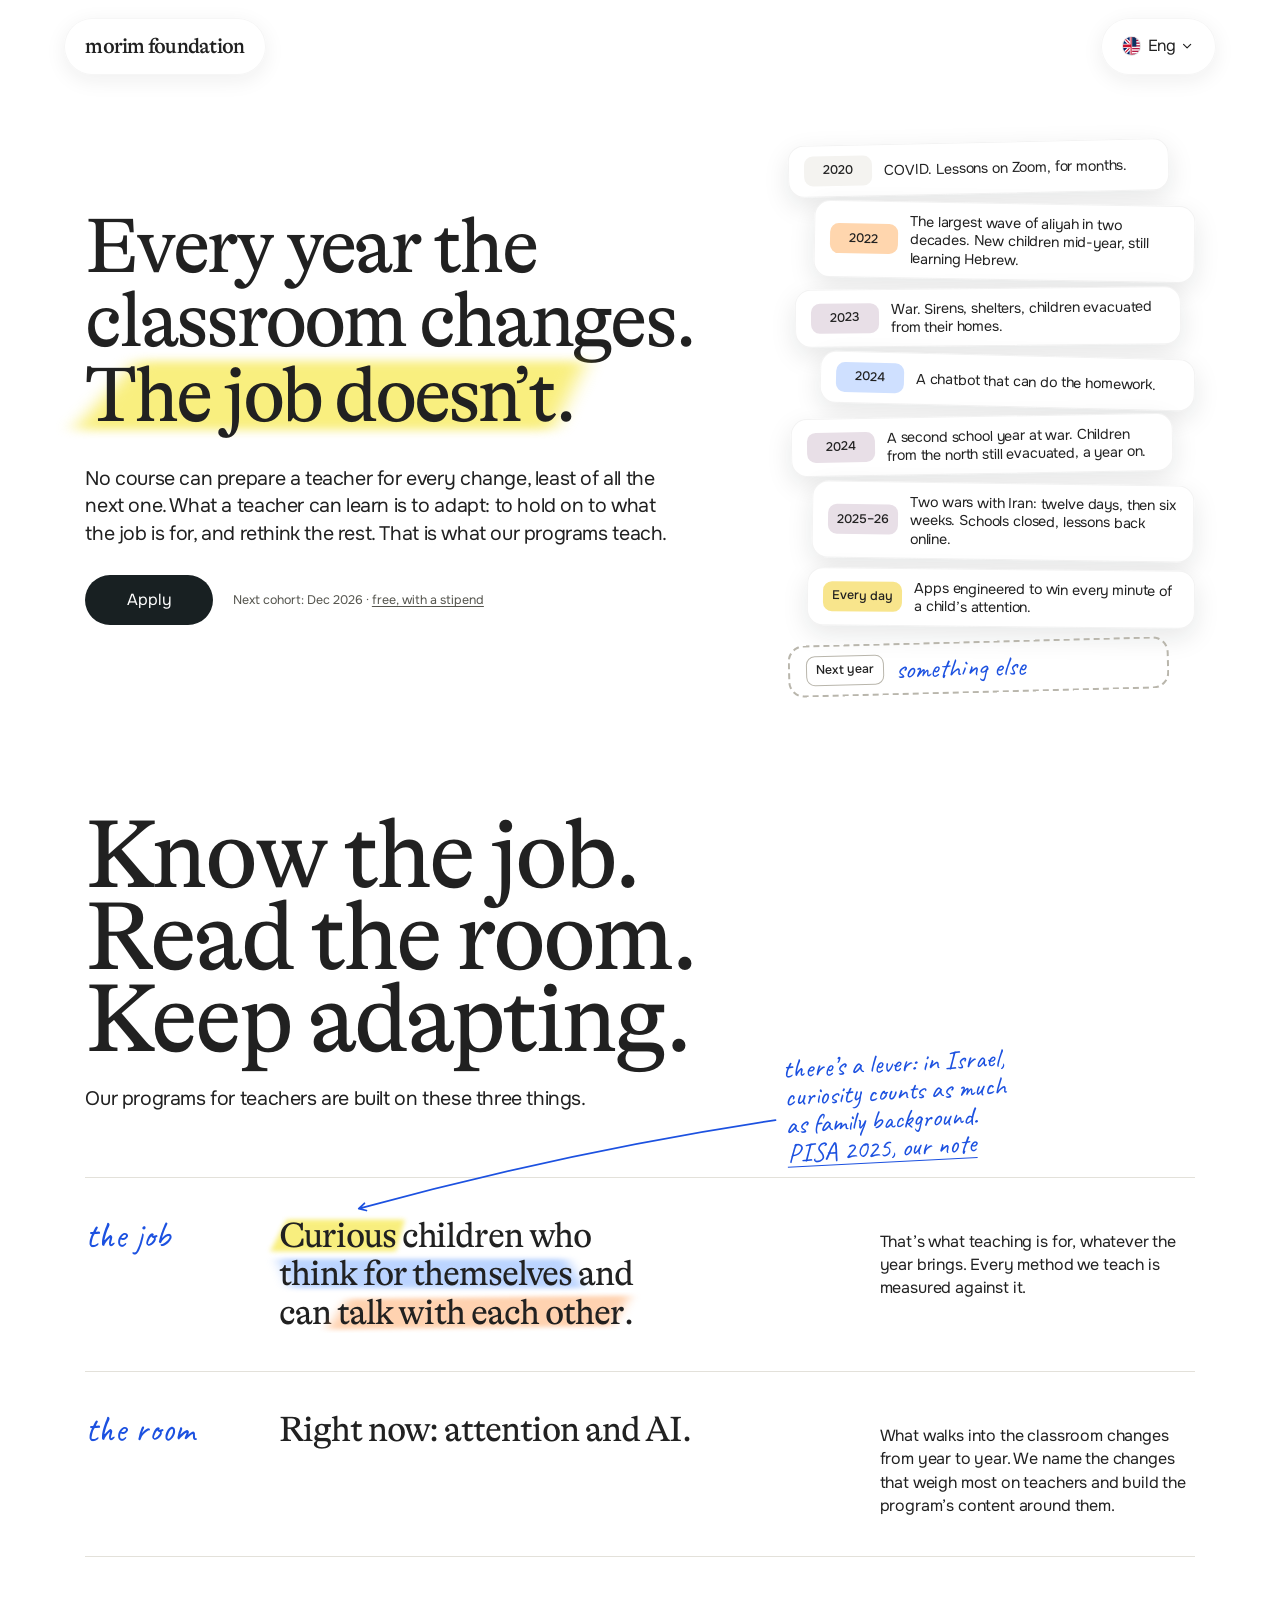
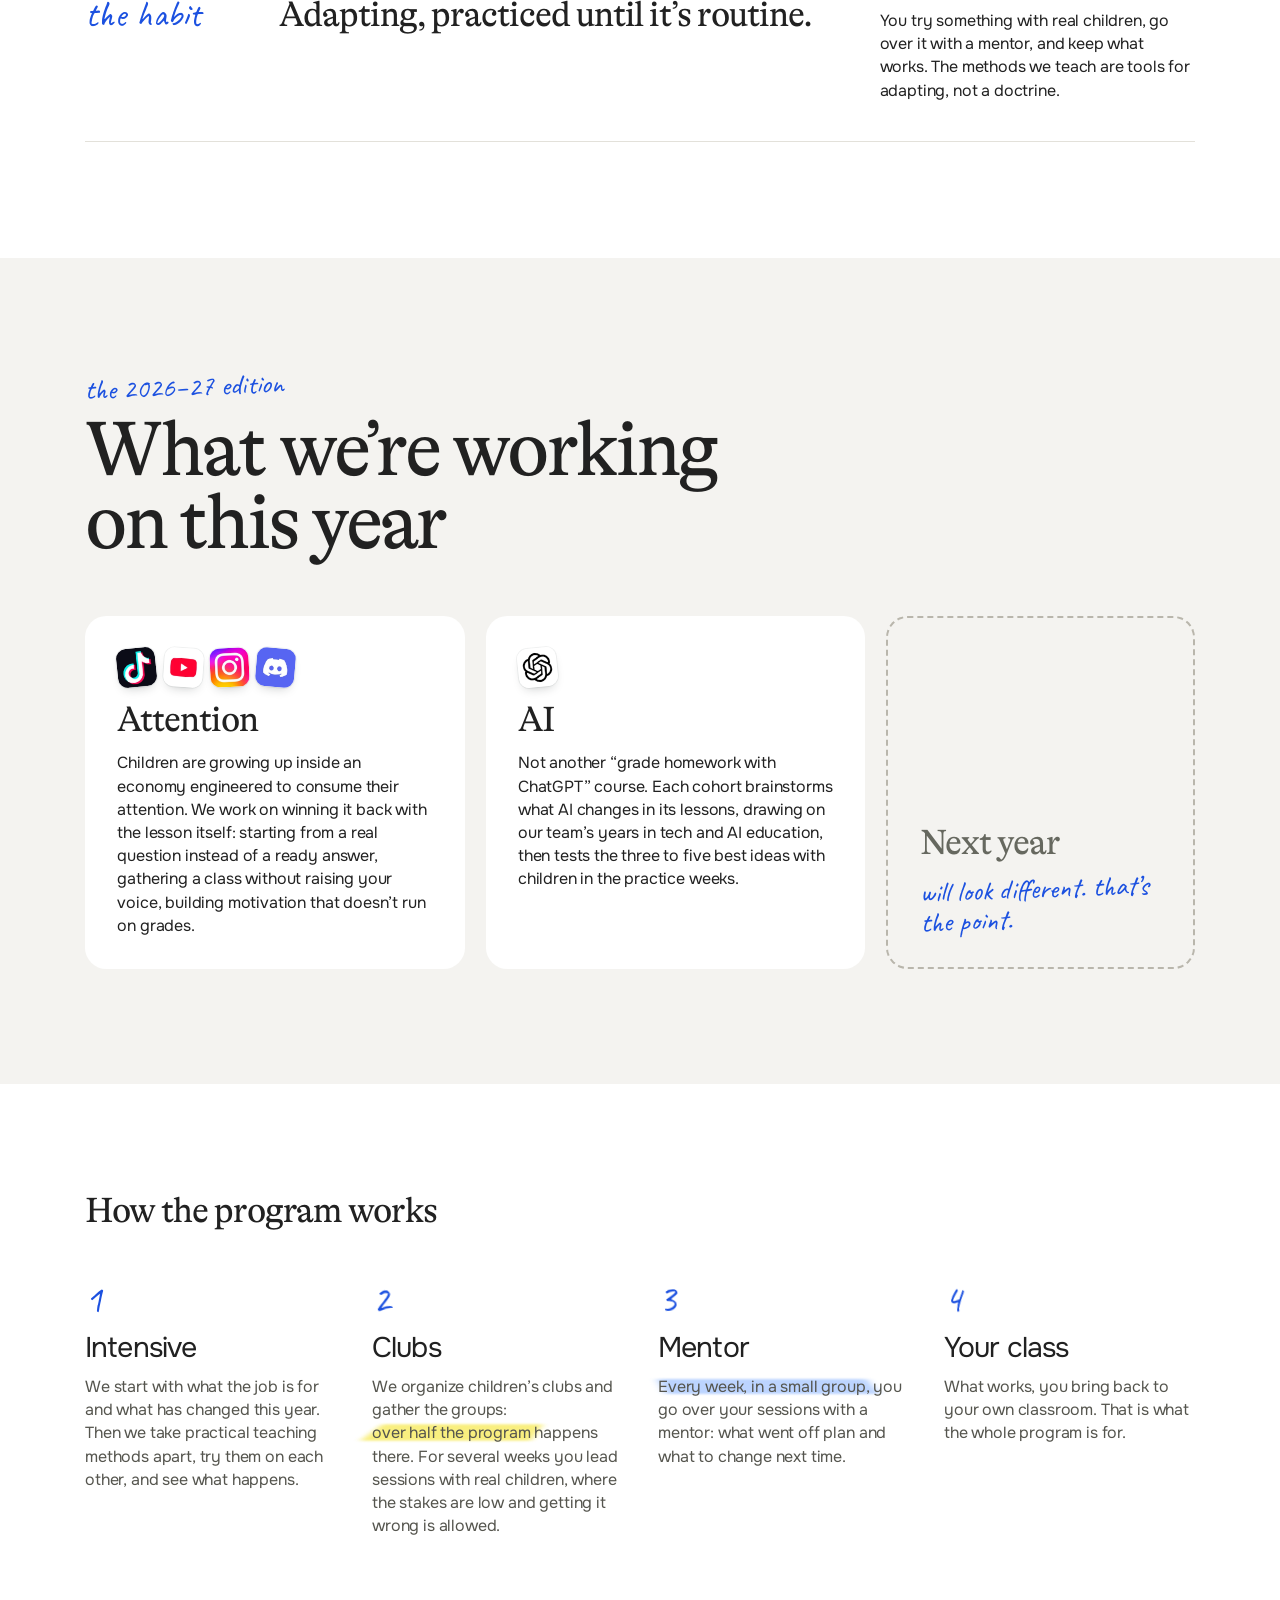
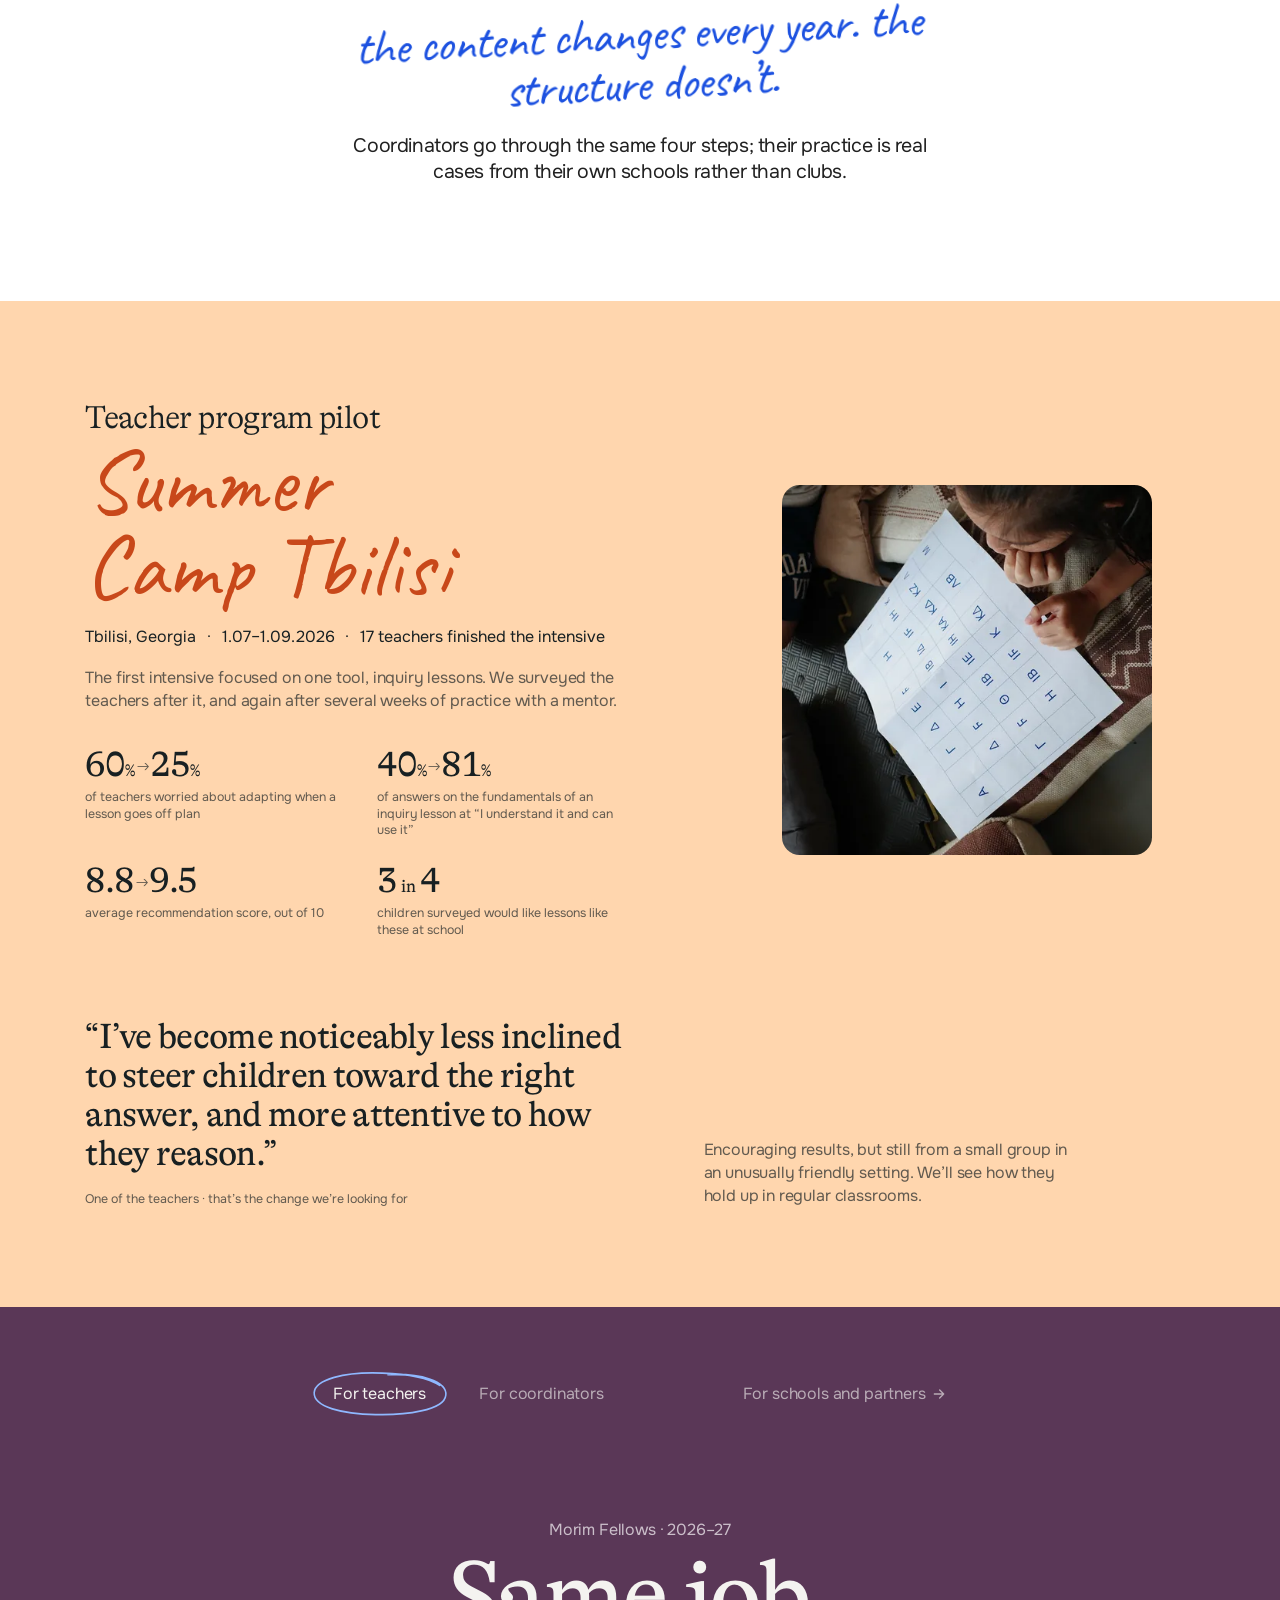
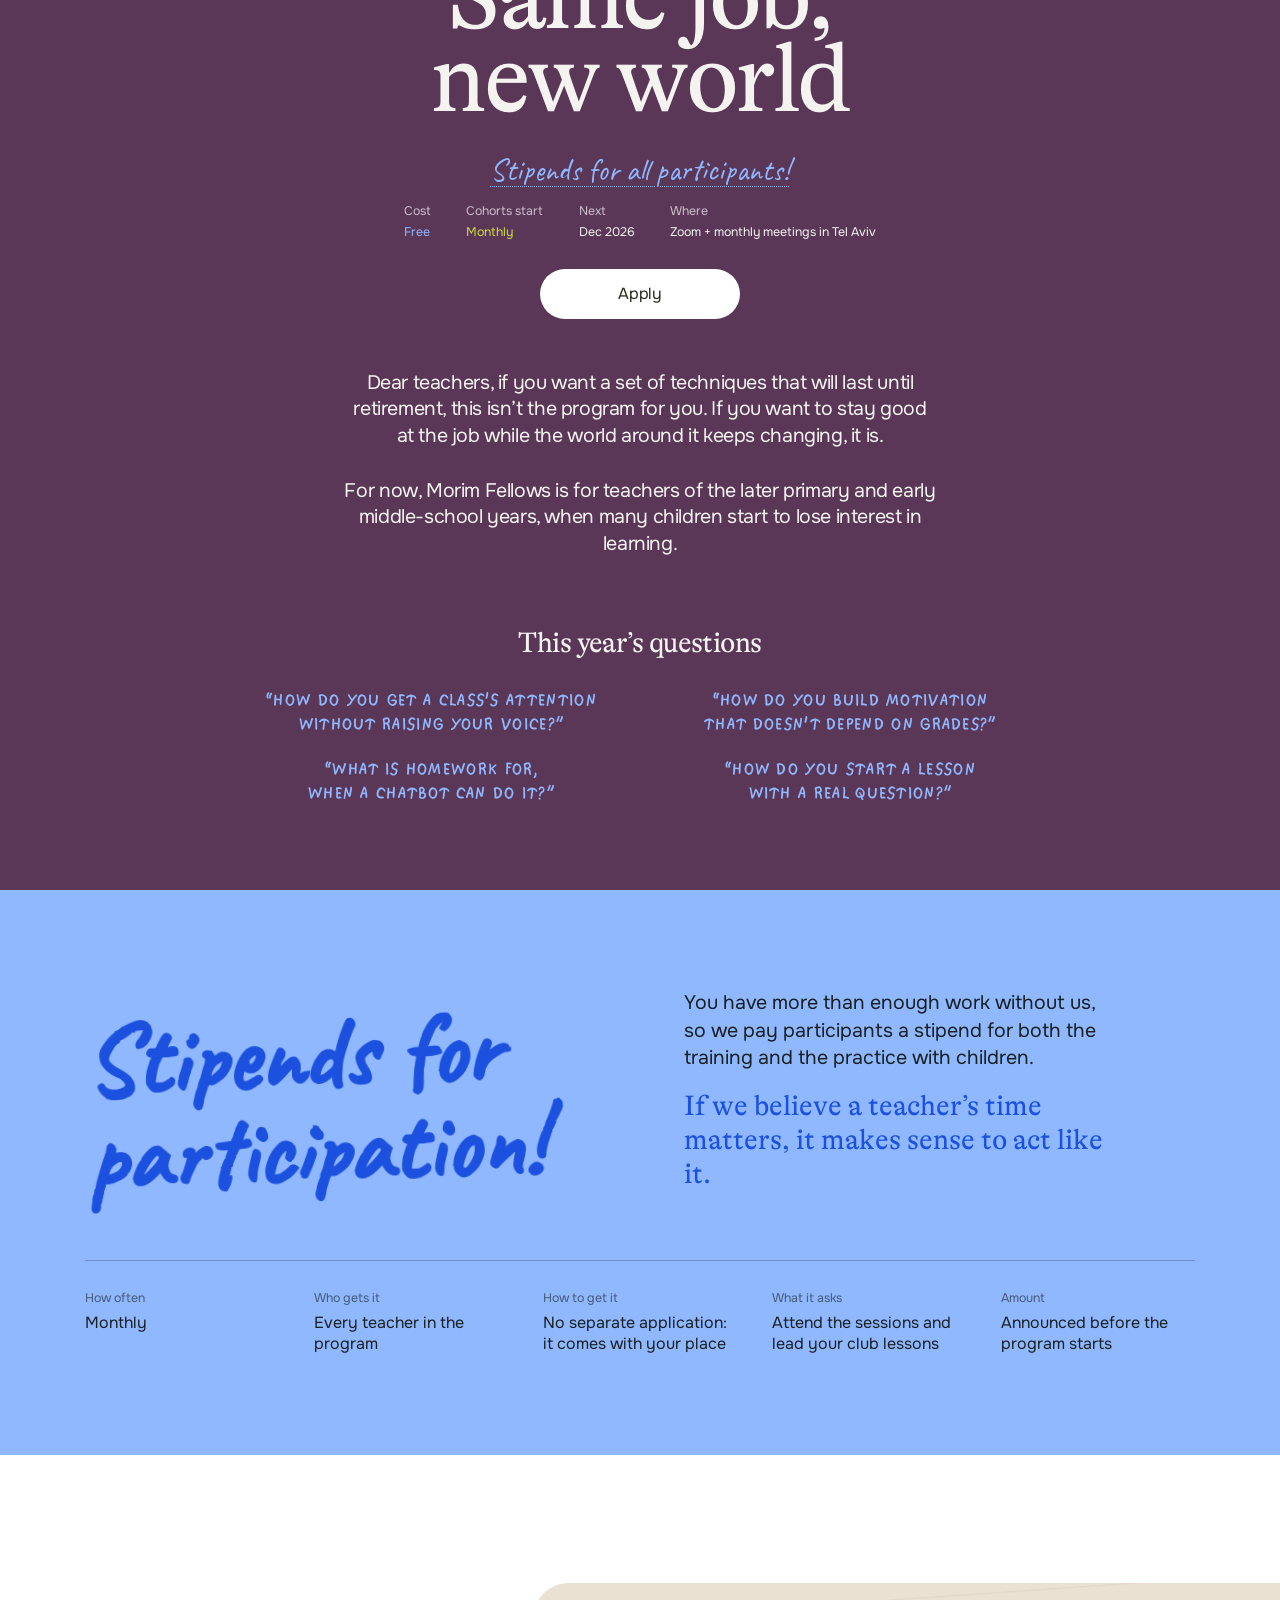
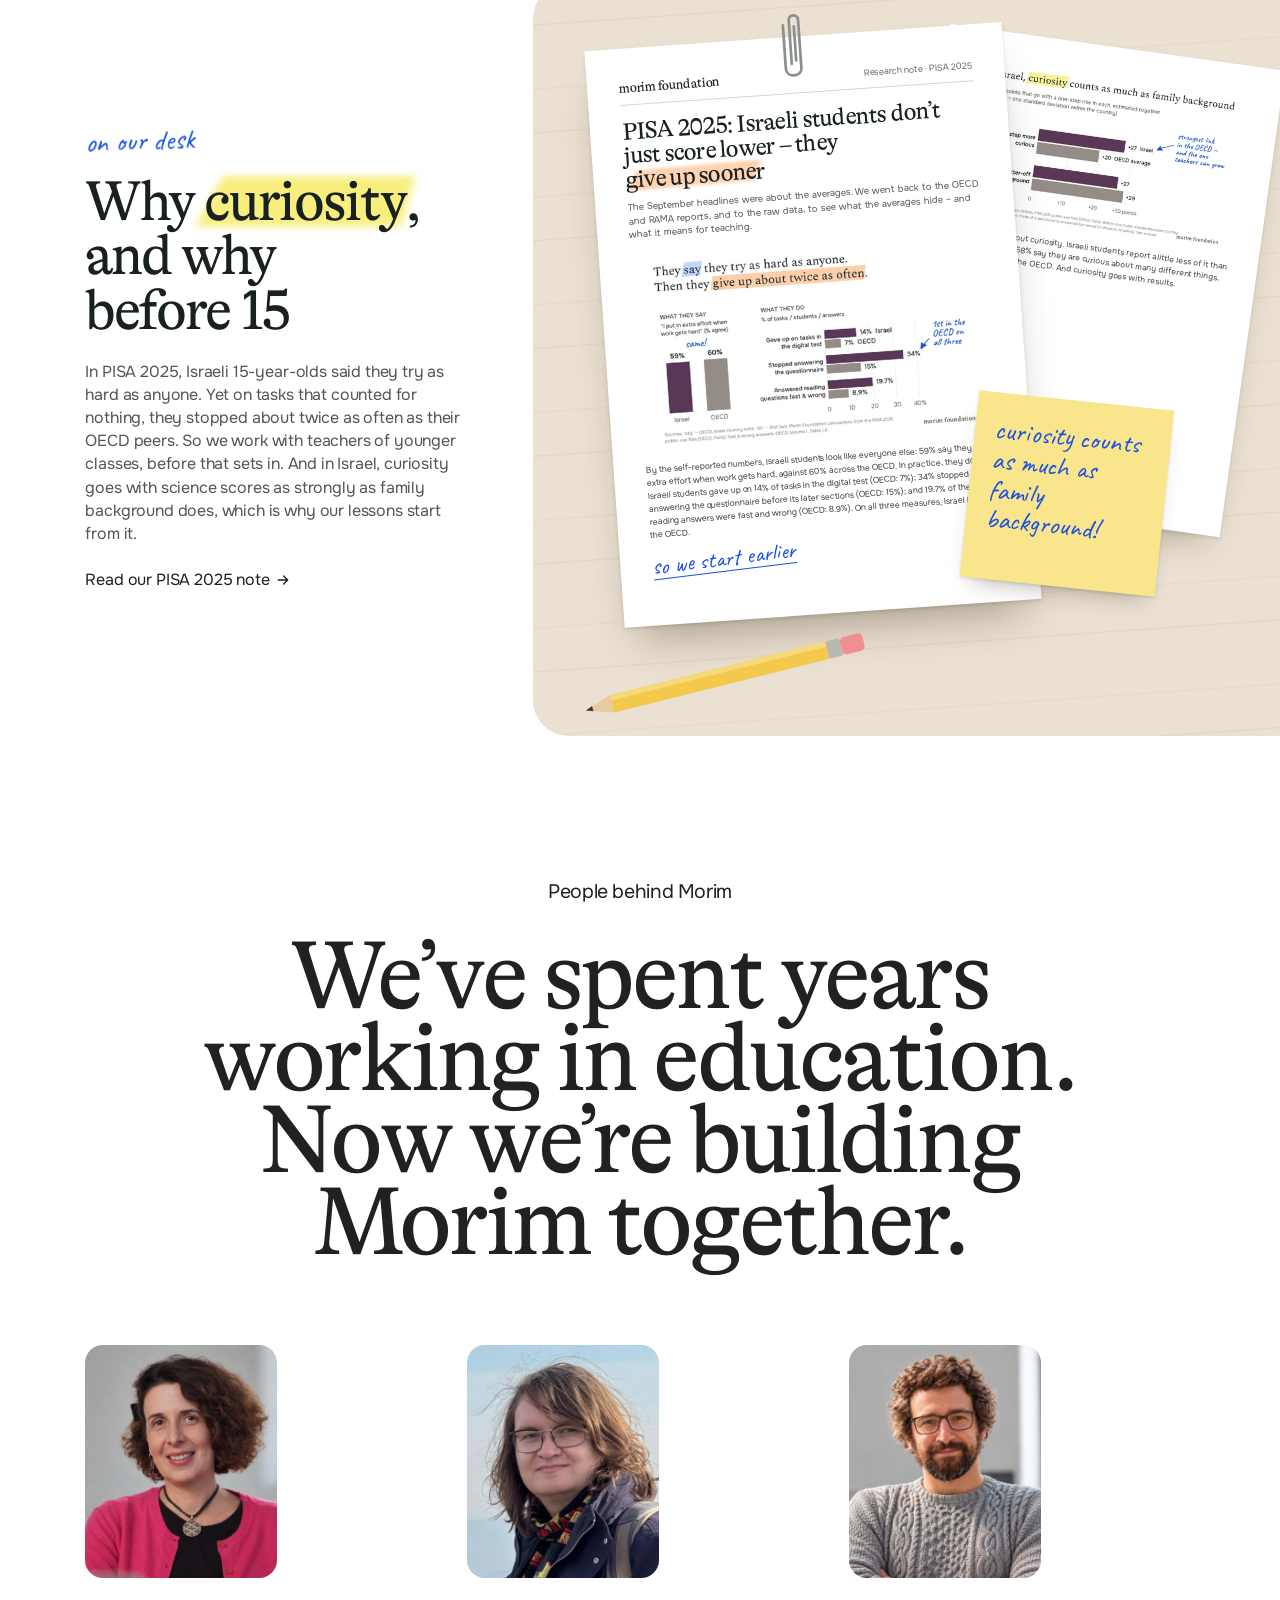
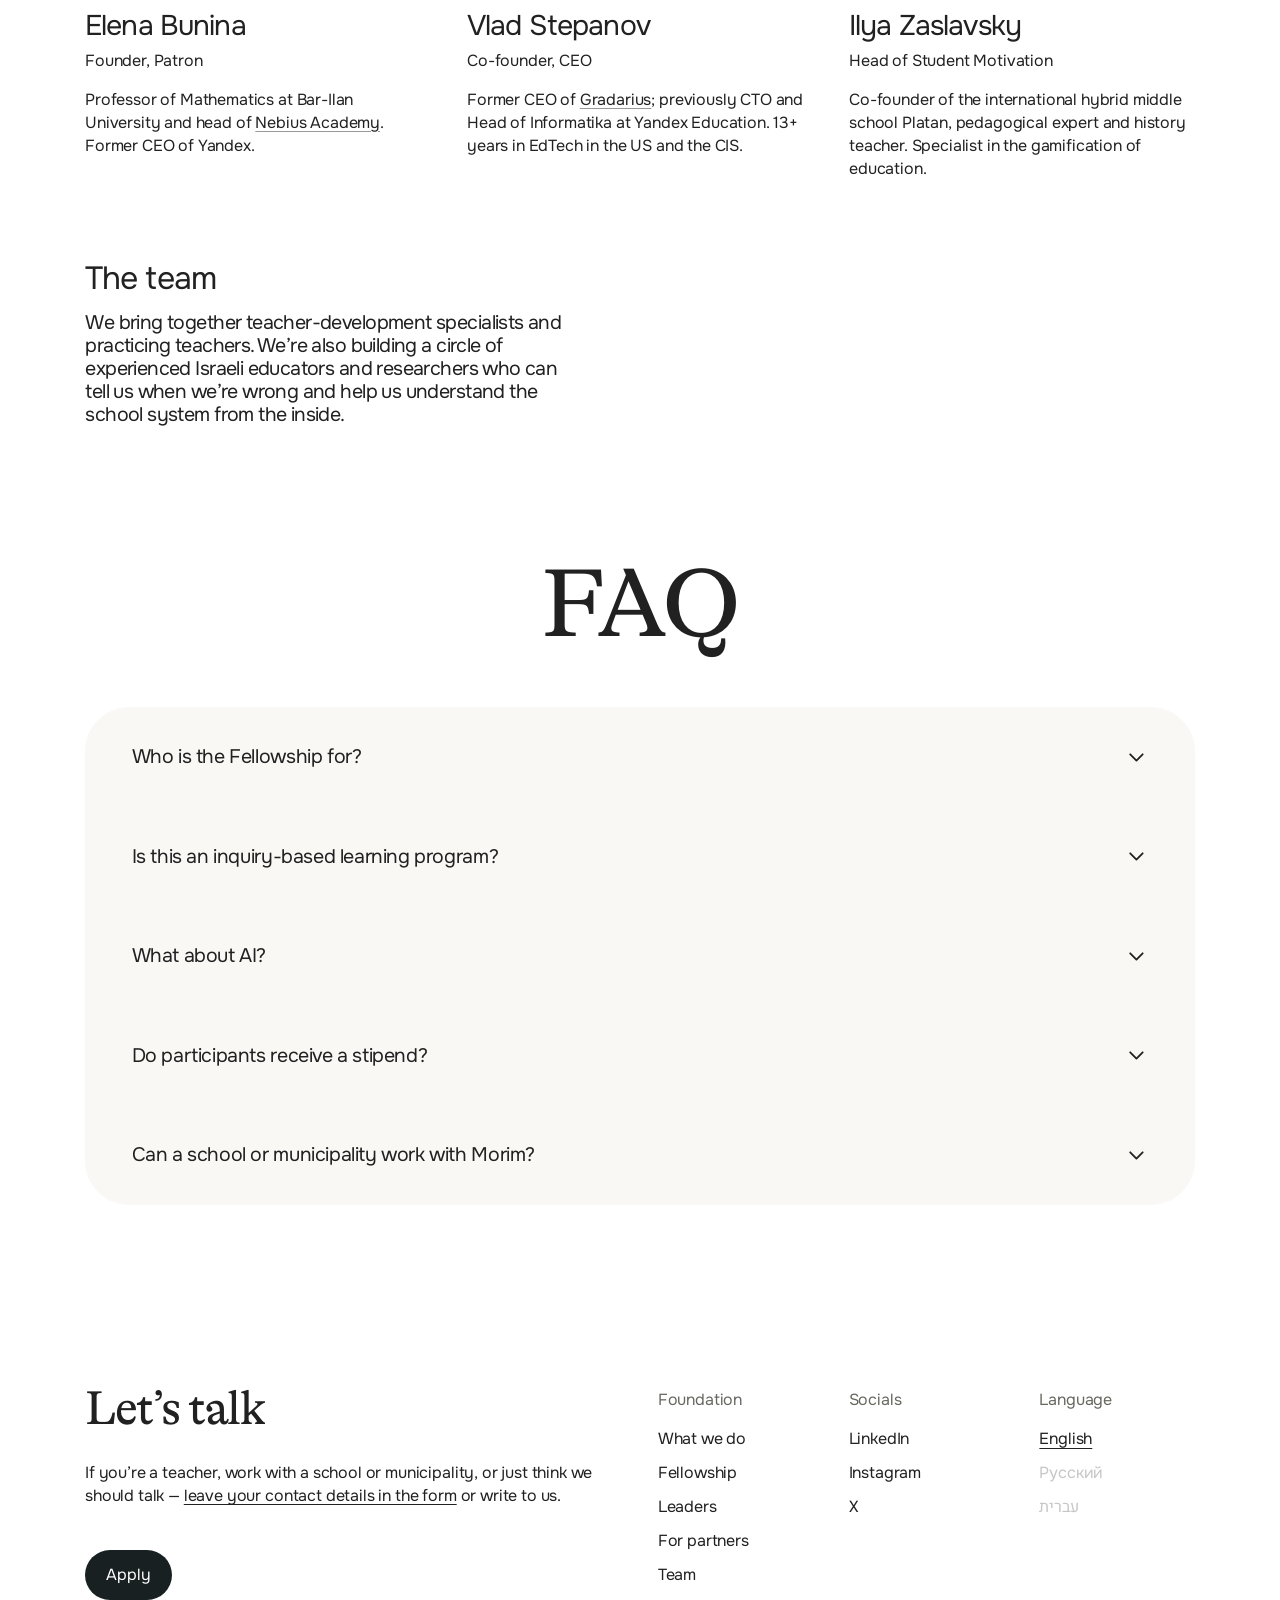
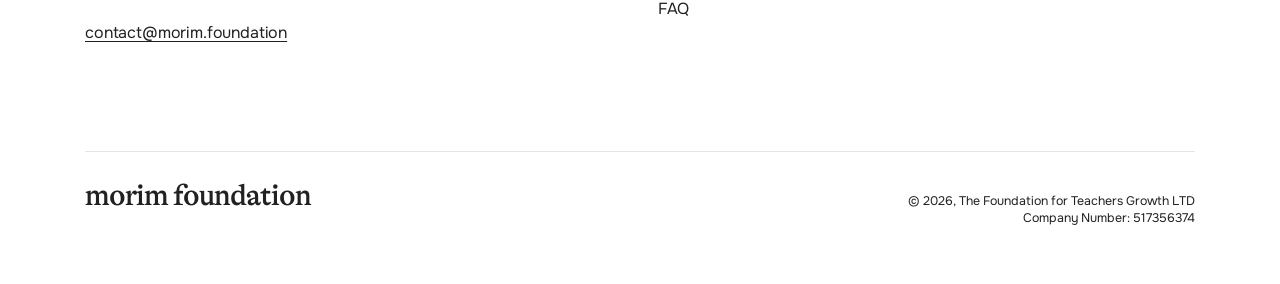
==== commit 58f4c188: "Landing: the adaptive-teacher frame The landing was either too generic ("we make good teachers") or " ====
--- a/index.html
+++ b/index.html
@@ -36,60 +36,36 @@
   <link rel="preload" href="assets/fonts/Onest-Variable-latin.woff2" as="font" type="font/woff2" crossorigin>
   <link rel="preload" href="assets/fonts/Caveat-Regular.woff2" as="font" type="font/woff2" crossorigin>
   <link rel="preload" href="assets/fonts/GTAlpina-Medium.woff2" as="font" type="font/woff2" crossorigin>
-  <link rel="preconnect" href="https://www.youtube.com">
-  <link rel="preconnect" href="https://www.tiktok.com">
-  <link rel="modulepreload" href="js/main.js?v=fcb6593e">
-  <link rel="modulepreload" href="js/lib/page-motion.js?v=fcb6593e">
-  <link rel="modulepreload" href="js/lib/card-depth.js?v=fcb6593e">
-  <link rel="modulepreload" href="js/lib/floating-apply.js?v=fcb6593e">
-  <link rel="modulepreload" href="js/header.js?v=fcb6593e">
-  <link rel="modulepreload" href="js/dialog.js?v=fcb6593e">
-  <link rel="modulepreload" href="js/mobile-menu.js?v=fcb6593e">
-  <link rel="modulepreload" href="js/disclosure.js?v=fcb6593e">
-  <link rel="modulepreload" href="js/program-motion.js?v=fcb6593e">
-  <link rel="modulepreload" href="js/programs.js?v=fcb6593e">
-  <link rel="modulepreload" href="js/hero/hero.js?v=fcb6593e">
-  <link rel="modulepreload" href="js/lang.js?v=fcb6593e">
-  <link rel="modulepreload" href="js/nav-menu.js?v=fcb6593e">
-  <link rel="modulepreload" href="js/scroll-hint.js?v=fcb6593e">
-  <link rel="modulepreload" href="js/audiences.js?v=fcb6593e">
-  <link rel="modulepreload" href="js/hand-a.js?v=fcb6593e">
-  <link rel="modulepreload" href="js/margin-note.js?v=fcb6593e">
-  <link rel="modulepreload" href="js/tabs.js?v=fcb6593e">
-  <link rel="modulepreload" href="js/lib/hero-floating.js?v=fcb6593e">
-  <link rel="modulepreload" href="js/lib/poof.js?v=fcb6593e">
-  <link rel="modulepreload" href="js/hero/hero-state.js?v=fcb6593e">
-  <link rel="modulepreload" href="js/hero/hero-dom.js?v=fcb6593e">
-  <link rel="modulepreload" href="js/hero/hero-badge.js?v=fcb6593e">
-  <link rel="modulepreload" href="js/hero/hero-player.js?v=fcb6593e">
-  <link rel="modulepreload" href="js/hero/hero-drag.js?v=fcb6593e">
-  <link rel="modulepreload" href="js/hero/hero-environment.js?v=fcb6593e">
-  <link rel="modulepreload" href="js/lib/hero-videos.js?v=fcb6593e">
-  <link rel="modulepreload" href="js/lib/hero-apps.js?v=fcb6593e">
-  <link rel="modulepreload" href="js/lib/hero-notification.js?v=fcb6593e">
-  <link rel="modulepreload" href="js/lib/hero-video-autoplay.js?v=fcb6593e">
-  <link rel="preload" as="image" href="assets/hero-app-discord-512.webp" imagesrcset="assets/hero-app-discord-128.webp 128w, assets/hero-app-discord-256.webp 256w, assets/hero-app-discord-512.webp 512w" imagesizes="(max-width: 700px) 14vw, 7vw">
-  <link rel="preload" as="image" href="assets/hero-app-tiktok-512.webp" imagesrcset="assets/hero-app-tiktok-128.webp 128w, assets/hero-app-tiktok-256.webp 256w, assets/hero-app-tiktok-512.webp 512w" imagesizes="(max-width: 700px) 14vw, 7vw">
-  <link rel="preload" as="image" href="assets/hero-app-chatgpt-512.webp" imagesrcset="assets/hero-app-chatgpt-128.webp 128w, assets/hero-app-chatgpt-256.webp 256w, assets/hero-app-chatgpt-512.webp 512w" imagesizes="(max-width: 700px) 14vw, 7vw">
-  <link rel="preload" as="image" href="assets/hero-app-fortnite-258.webp" imagesrcset="assets/hero-app-fortnite-128.webp 128w, assets/hero-app-fortnite-258.webp 258w" imagesizes="(max-width: 700px) 14vw, 7vw">
-  <link rel="preload" as="image" href="assets/hero-app-youtube-512.webp" imagesrcset="assets/hero-app-youtube-128.webp 128w, assets/hero-app-youtube-256.webp 256w, assets/hero-app-youtube-512.webp 512w" imagesizes="(max-width: 700px) 14vw, 7vw">
-  <link rel="preload" as="image" href="assets/video/stream-headset-neon.webp">
-  <link rel="preload" as="image" href="assets/video/stream-floral-shirt.webp">
-  <link rel="preload" as="image" href="assets/video/stream-blue-mic.webp">
-  <link rel="preload" as="image" href="assets/video/stream-two-players.webp">
-  <link rel="stylesheet" href="css/base.css?v=fcb6593e">
-  <link rel="stylesheet" href="css/sections.css?v=fcb6593e">
-  <link rel="stylesheet" href="css/motion.css?v=fcb6593e">
-  <link rel="stylesheet" href="css/mobile.css?v=fcb6593e">
-  <link rel="stylesheet" href="css/header.css?v=fcb6593e">
-  <link rel="stylesheet" href="css/hero.css?v=fcb6593e">
-  <link rel="stylesheet" href="css/widgets.css?v=fcb6593e">
-  <link rel="stylesheet" href="css/type.css?v=fcb6593e">
-  <script src="js/page-slide.js?v=fcb6593e"></script>
+  <link rel="modulepreload" href="js/main.js?v=69496d6a">
+  <link rel="modulepreload" href="js/lib/page-motion.js?v=69496d6a">
+  <link rel="modulepreload" href="js/lib/card-depth.js?v=69496d6a">
+  <link rel="modulepreload" href="js/lib/floating-apply.js?v=69496d6a">
+  <link rel="modulepreload" href="js/header.js?v=69496d6a">
+  <link rel="modulepreload" href="js/dialog.js?v=69496d6a">
+  <link rel="modulepreload" href="js/mobile-menu.js?v=69496d6a">
+  <link rel="modulepreload" href="js/disclosure.js?v=69496d6a">
+  <link rel="modulepreload" href="js/program-motion.js?v=69496d6a">
+  <link rel="modulepreload" href="js/programs.js?v=69496d6a">
+  <link rel="modulepreload" href="js/lang.js?v=69496d6a">
+  <link rel="modulepreload" href="js/nav-menu.js?v=69496d6a">
+  <link rel="modulepreload" href="js/scroll-hint.js?v=69496d6a">
+  <link rel="modulepreload" href="js/audiences.js?v=69496d6a">
+  <link rel="modulepreload" href="js/hand-a.js?v=69496d6a">
+  <link rel="modulepreload" href="js/margin-note.js?v=69496d6a">
+  <link rel="modulepreload" href="js/tabs.js?v=69496d6a">
+  <link rel="stylesheet" href="css/base.css?v=69496d6a">
+  <link rel="stylesheet" href="css/sections.css?v=69496d6a">
+  <link rel="stylesheet" href="css/motion.css?v=69496d6a">
+  <link rel="stylesheet" href="css/mobile.css?v=69496d6a">
+  <link rel="stylesheet" href="css/header.css?v=69496d6a">
+  <link rel="stylesheet" href="css/hero.css?v=69496d6a">
+  <link rel="stylesheet" href="css/widgets.css?v=69496d6a">
+  <link rel="stylesheet" href="css/type.css?v=69496d6a">
+  <script src="js/page-slide.js?v=69496d6a"></script>
   <noscript><style>.side-panel{position:static;display:block;inline-size:auto;block-size:auto;max-block-size:none;overflow:visible;box-shadow:none;margin-block-start:1rem}.side-panel-close,[data-dialog]{display:none}</style></noscript>
 </head>
 <body>
-<main id="top" data-hero-variant="original" data-lang="en">
+<main id="top" data-lang="en">
 
   <div class="header-shell" data-compact="false">
     <div class="header-start">
@@ -113,18 +89,25 @@
     </nav>
   </div>
 
-  <section class="hero hero-editorial" aria-labelledby="hero-title"
-           data-playing="false" data-looping="false" data-media-layout="static"
-           data-label-icon="Dismiss {app} and show the next app"
-           data-label-media-dismiss="Dismiss {label} and show the next element"
-           data-video-unavailable="Video unavailable"
-           data-help-desktop="Drag an app to move it. Click or press Enter to dismiss it and show the next app."
-           data-help-compact="Tap or press Enter to dismiss an item and show the next one. Swipe vertically to keep reading.">
-    <div class="hero-mobile-content">
-      <h1 id="hero-title" aria-label="One good teacher can shape hundreds of children, but...">One good<br>teacher can<br>shape hundreds<br>of children, <span class="hero-line">but...</span></h1>
-    </div>
-    <span class="hero-accents" role="group" aria-label="App distractions"></span>
-    <span id="hero-app-help" class="sr-only">Drag an app to move it. Click or press Enter to dismiss it and show the next app.</span>
+  <section class="hero hero-years-layout" aria-labelledby="hero-title">
+    <div class="hero-copy">
+      <h1 id="hero-title">Every year the classroom changes. <mark>The job doesn’t.</mark></h1>
+      <p class="hero-lead">No course can prepare a teacher for every change, least of all the next one. What a teacher can learn is to adapt: to hold on to what the job is for, and rethink the rest. That is what our programs teach.</p>
+      <p class="hero-actions">
+        <a class="button hero-apply" href="https://survey.morim.foundation/s/join-v1?src=landing&lang=en" data-apply>Apply</a>
+        <span class="hero-next">Next cohort: Dec 2026 · <a href="#scholarship">free, with a stipend</a></span>
+      </p>
+    </div>
+    <ol class="hero-years" aria-label="Six years in an Israeli classroom">
+      <li class="hero-year" data-tint="paper"><span class="hero-year-when"><bdi>2020</bdi></span><span class="hero-year-text">COVID. Lessons on Zoom, for months.</span></li>
+      <li class="hero-year" data-tint="peach"><span class="hero-year-when"><bdi>2022</bdi></span><span class="hero-year-text">The largest wave of aliyah in two decades. New children mid-year, still learning Hebrew.</span></li>
+      <li class="hero-year" data-tint="plum"><span class="hero-year-when"><bdi>2023</bdi></span><span class="hero-year-text">War. Sirens, shelters, children evacuated from their homes.</span></li>
+      <li class="hero-year" data-tint="blue"><span class="hero-year-when"><bdi>2024</bdi></span><span class="hero-year-text">A chatbot that can do the homework.</span></li>
+      <li class="hero-year" data-tint="plum"><span class="hero-year-when"><bdi>2024</bdi></span><span class="hero-year-text">A second school year at war. Children from the north still evacuated, a year on.</span></li>
+      <li class="hero-year" data-tint="plum"><span class="hero-year-when"><bdi>2025–26</bdi></span><span class="hero-year-text">Two wars with Iran: twelve days, then six weeks. Schools closed, lessons back online.</span></li>
+      <li class="hero-year" data-tint="yellow"><span class="hero-year-when"><bdi>Every day</bdi></span><span class="hero-year-text">Apps engineered to win every minute of a child’s attention.</span></li>
+      <li class="hero-year hero-year-next"><span class="hero-year-when">Next year</span><span class="hero-year-text">something else</span></li>
+    </ol>
   </section>
   <a class="scroll-hint" href="#what-we-do" data-scroll-hint>
     <span>Scroll</span>
@@ -134,48 +117,70 @@
     <a class="button floating-apply-button" href="https://survey.morim.foundation/s/join-v1?src=landing&lang=en">Apply</a>
   </div>
 
-  <section class="approach" id="approach" aria-label="Our approach">
-    <div class="prose introduction">
-      <p data-hero-story-end>kids today are growing up inside an economy engineered to consume their attention. Wars. COVID. Zoom classes. Schools were never designed to handle&nbsp;that.</p>
-      <p>Our foundation is <span class="intro-claim">here to help.</span><a class="margin-note" href="pisa-2025/">there’s a lever: in Israel, curiosity counts as much as family background. <span class="margin-note-link">PISA 2025, our note</span></a><svg class="margin-note-arrow" aria-hidden="true" focusable="false"><path d=""/></svg></p>
-    </div>
-  </section>
-
-  <section class="what-we-do" id="what-we-do" aria-labelledby="what-we-do-title">
-    <div class="wwd-head">
-      <h2 class="display" id="what-we-do-title">Programs where teachers learn to build lessons on <span class="approach-name">curiosity</span>, <span class="approach-name">inquiry</span> and <span class="approach-name">projects</span></h2>
-      <div class="prose wwd-lead">
-        <div class="wwd-lead-text">
-          <p class="mission-intro">Our programs are about teaching <mark>today</mark>: a teacher’s and a coordinator’s work in a world full of distractions, where a school competes for a child’s attention and interest every day. We help teachers win that attention back with the lesson itself, and coordinators build teams where such teachers want to stay.</p>
-          <p class="mission-intro">We don’t have a new pedagogy to sell. We use well-studied approaches we trust, train teachers to use them well, and show how AI can lighten the load.</p>
-        </div>
-        <p class="wwd-stipend">Participants receive a stipend for both the training and the practice with children: teachers have more than enough work without us.<a class="beat-note" href="#scholarship">Yes, a monthly stipend</a></p>
-      </div>
-    </div>
-    <figure class="wwd-photo">
-      <div class="wwd-photo-frame">
-        <img class="wwd-photo-img" src="assets/photo-landscape-720.webp"
-     srcset="assets/photo-landscape-480.webp 480w, assets/photo-landscape-720.webp 720w, assets/photo-landscape-1080.webp 1080w, assets/photo-landscape-1440.webp 1440w, assets/photo-landscape-2048.webp 2048w"
-     sizes="100vw"
-     alt="Teachers in discussion at the foundation’s Tbilisi pilot" width="511" height="339" loading="eager" fetchpriority="low" decoding="async">
-      </div>
-    </figure>
+  <section class="stance" id="what-we-do" aria-labelledby="what-we-do-title">
+    <div class="stance-head">
+      <h2 class="display" id="what-we-do-title">Know the job.<br>Read the room.<br>Keep adapting.</h2>
+      <p class="stance-lead">Our programs for teachers are built on these three things.</p>
+    </div>
+    <div class="stance-rows">
+      <div class="stance-row">
+        <p class="stance-label">the job</p>
+        <h3 class="stance-title"><mark>Curious</mark> children who <mark class="blue">think for themselves</mark> and can <mark class="peach">talk with each other</mark>.</h3>
+        <p class="stance-body">That’s what teaching is for, whatever the year brings. Every method we teach is measured against it.</p>
+        <a class="margin-note" href="pisa-2025/" data-claim=".stance-title mark" data-arrow="down">there’s a lever: in Israel, curiosity counts as much as family background. <span class="margin-note-link">PISA 2025, our note</span></a><svg class="margin-note-arrow" aria-hidden="true" focusable="false"><path d=""/></svg>
+      </div>
+      <div class="stance-row">
+        <p class="stance-label">the room</p>
+        <h3 class="stance-title">Right now: attention and AI.</h3>
+        <p class="stance-body">What walks into the classroom changes from year to year. We name the changes that weigh most on teachers and build the program’s content around them.</p>
+      </div>
+      <div class="stance-row">
+        <p class="stance-label">the habit</p>
+        <h3 class="stance-title">Adapting, practiced until it’s routine.</h3>
+        <p class="stance-body">You try something with real children, go over it with a mentor, and keep what works. The methods we teach are tools for adapting, not a doctrine.</p>
+      </div>
+    </div>
+  </section>
+
+  <section class="year" id="this-year" aria-labelledby="year-title">
+    <p class="year-kicker">the 2026–27 edition</p>
+    <h2 class="year-title" id="year-title">What we’re working on this year</h2>
+    <div class="year-cards">
+      <article class="year-card">
+        <p class="year-icons" aria-hidden="true"><img src="assets/hero-app-tiktok-128.webp" srcset="assets/hero-app-tiktok-128.webp 128w, assets/hero-app-tiktok-256.webp 256w" sizes="(max-width: 700px) 2.5rem, 3.05vw" alt="" width="128" height="128" loading="lazy" decoding="async"><img src="assets/hero-app-youtube-128.webp" srcset="assets/hero-app-youtube-128.webp 128w, assets/hero-app-youtube-256.webp 256w" sizes="(max-width: 700px) 2.5rem, 3.05vw" alt="" width="128" height="128" loading="lazy" decoding="async"><img src="assets/hero-app-instagram-128.webp" srcset="assets/hero-app-instagram-128.webp 128w, assets/hero-app-instagram-256.webp 256w" sizes="(max-width: 700px) 2.5rem, 3.05vw" alt="" width="128" height="128" loading="lazy" decoding="async"><img src="assets/hero-app-discord-128.webp" srcset="assets/hero-app-discord-128.webp 128w, assets/hero-app-discord-256.webp 256w" sizes="(max-width: 700px) 2.5rem, 3.05vw" alt="" width="128" height="128" loading="lazy" decoding="async"></p>
+        <h3>Attention</h3>
+        <p>Children are growing up inside an economy engineered to consume their attention. We work on winning it back with the lesson itself: starting from a real question instead of a ready answer, gathering a class without raising your voice, building motivation that doesn’t run on grades.</p>
+      </article>
+      <article class="year-card">
+        <p class="year-icons" aria-hidden="true"><img src="assets/hero-app-chatgpt-128.webp" srcset="assets/hero-app-chatgpt-128.webp 128w, assets/hero-app-chatgpt-256.webp 256w" sizes="(max-width: 700px) 2.5rem, 3.05vw" alt="" width="128" height="128" loading="lazy" decoding="async"></p>
+        <h3>AI</h3>
+        <p>Not another “grade homework with ChatGPT” course. Each cohort brainstorms what AI changes in its lessons, drawing on our team’s years in tech and AI education, then tests the three to five best ideas with children in the practice weeks.</p>
+      </article>
+      <article class="year-card year-card-next">
+        <h3>Next year</h3>
+        <p class="year-next-note">will look different. that’s the point.</p>
+      </article>
+    </div>
+  </section>
+
+  <section class="how" id="how-it-works" aria-labelledby="how-title">
     <div class="wwd-steps">
-      <ol class="wwd-steps-list" aria-label="How the program works">
+      <h2 class="how-title" id="how-title">How the program works</h2>
+      <ol class="wwd-steps-list">
         <li class="wwd-step">
           <span class="wwd-step-num" aria-hidden="true">1</span>
           <h4>Intensive</h4>
-          <p>Theory and workshops first: we take practical teaching methods apart, try them, and see what happens.</p>
+          <p>We start with what the job is for and what has changed this year. Then we take practical teaching methods apart, try them on each other, and see what happens.</p>
         </li>
         <li class="wwd-step">
           <span class="wwd-step-num" aria-hidden="true">2</span>
           <h4>Clubs</h4>
-          <p>We organise children’s clubs and gather the groups: <mark>over half the program</mark> happens there. For several weeks you lead sessions and try what we worked on together.</p>
+          <p>We organize children’s clubs and gather the groups: <mark>over half the program</mark> happens there. For several weeks you lead sessions with real children, where the stakes are low and getting it wrong is allowed.</p>
         </li>
         <li class="wwd-step">
           <span class="wwd-step-num" aria-hidden="true">3</span>
           <h4>Mentor</h4>
-          <p><mark class="blue">Every week, in a small group,</mark> you go over your sessions with a mentor. The mentor stays with the group for the whole stretch of practice.</p>
+          <p><mark class="blue">Every week, in a small group,</mark> you go over your sessions with a mentor: what went off plan and what to change next time.</p>
         </li>
         <li class="wwd-step">
           <span class="wwd-step-num" aria-hidden="true">4</span>
@@ -184,8 +189,47 @@
         </li>
       </ol>
       <div class="prose wwd-steps-close">
-        <p class="beat-note wwd-note">10+ lessons for teachers to try it on real children</p>
+        <p class="beat-note wwd-note">the content changes every year. the structure doesn’t.</p>
         <p>Coordinators go through the same four steps; their practice is real cases from their own schools rather than clubs.</p>
+      </div>
+    </div>
+  </section>
+
+  <section class="camp" id="tbilisi-camp" aria-labelledby="tbilisi-promo-title" data-program="tbilisi">
+    <div class="camp-copy">
+      <h2 id="tbilisi-promo-title"><span class="camp-descriptor">Teacher program pilot</span> <span class="camp-name">Summer Camp Tbilisi</span></h2>
+      <p class="promo-meta"><span>Tbilisi, Georgia</span><span><bdi dir="ltr">1.07–1.09.2026</bdi></span><span>17 teachers finished the intensive</span></p>
+      <p class="camp-intro">The first intensive focused on one tool, inquiry lessons. We surveyed the teachers after it, and again after several weeks of practice with a mentor.</p>
+      <ul class="camp-figures" role="list">
+        <li class="camp-figure">
+          <span class="stat-value">60<small>%</small><span class="arrow">→</span>25<small>%</small></span>
+          <span class="stat-label">of teachers worried about adapting when a lesson goes off plan</span>
+        </li>
+        <li class="camp-figure">
+          <span class="stat-value">40<small>%</small><span class="arrow">→</span>81<small>%</small></span>
+          <span class="stat-label">of answers on the fundamentals of an inquiry lesson at “I understand it and can use it”</span>
+        </li>
+        <li class="camp-figure">
+          <span class="stat-value">8.8<span class="arrow">→</span>9.5</span>
+          <span class="stat-label">average recommendation score, out of 10</span>
+        </li>
+        <li class="camp-figure">
+          <span class="stat-value">3<small>&nbsp;in&nbsp;</small>4</span>
+          <span class="stat-label">children surveyed would like lessons like these at school</span>
+        </li>
+      </ul>
+    </div>
+    <img class="camp-photo" src="assets/camp-square-720.webp"
+     srcset="assets/camp-square-480.webp 480w, assets/camp-square-720.webp 720w, assets/camp-square-1080.webp 1080w, assets/camp-square-1440.webp 1440w"
+     sizes="(max-width: 700px) 16rem, 26rem"
+     alt="" width="720" height="720" loading="lazy" decoding="async">
+    <div class="camp-details">
+      <div class="camp-story">
+        <figure class="camp-voice">
+          <blockquote class="results-quote">“I’ve become noticeably less inclined to steer children toward the right answer, and more attentive to how they reason.”</blockquote>
+          <figcaption class="results-note">One of the teachers · that’s the change we’re looking for</figcaption>
+        </figure>
+        <p class="results-caveat">Encouraging results, but still from a small group in an unusually friendly setting. We’ll see how they hold up in regular classrooms.</p>
       </div>
     </div>
   </section>
@@ -210,7 +254,7 @@
     </a>
     </div>
     <div class="audience-pane fellowship" id="fellowship" role="tabpanel" aria-labelledby="fellowship-title">
-      <h2 class="display" id="fellowship-title">Teaching in the attention economy</h2>
+      <h2 class="display" id="fellowship-title"><span class="offer-kicker">Morim Fellows · 2026–27</span> Same job,<br>new world</h2>
       <div class="program-offer">
   <article class="offer-terms" id="program-tel-aviv" data-program="tel-aviv" aria-labelledby="fellowship-title">
 <p class="offer-tags"><a class="offer-tag offer-scholarship" href="#scholarship">Stipends for all participants!</a></p>    <div class="offer-meta">
@@ -219,24 +263,17 @@
   </article>
   <a class="button apply-button offer-apply" href="https://survey.morim.foundation/s/join-v1?src=landing&lang=en" data-apply>Apply</a>
 </div>
-      <a class="running-card pilot-link" href="#tbilisi-camp">
-        <span class="pilot-camp">Summer Camp Tbilisi</span>
-        <h3>Program Pilot</h3>
-        <p class="running-badge"><bdi dir="ltr">1.07–1.09.2026</bdi></p>
-        <span class="running-status pilot-button text-link">Check results<svg class="promo-arrow" viewBox="0 0 24 24" aria-hidden="true" focusable="false"><path d="M5 12h14M13 6l6 6-6 6"/></svg></span>
-      </a>
       <div class="prose fellowship-intro">
-        <p>Dear teachers, You see the effects of years of classroom disruption better than anyone. We want to give you time to learn, try things out, and work through what happens in the classroom with a mentor.</p>
-        <p>Morim Fellows, our program for teachers, starts with the later years of primary school and the beginning of middle school — when many children begin to lose interest in learning.</p>
+        <p>Dear teachers, if you want a set of techniques that will last until retirement, this isn’t the program for you. If you want to stay good at the job while the world around it keeps changing, it is.</p>
+        <p>For now, Morim Fellows is for teachers of the later primary and early middle-school years, when many children start to lose interest in learning.</p>
       </div>
       <div class="prose fellowship-practice">
-        <p>We organise the clubs and gather the groups. For several weeks you lead sessions with children and go over each one with a mentor. No fear of getting it wrong in front of your own class, and what works, you bring back to it.</p>
-        <p>In the intensives we take practical teaching methods apart, try them, and see what happens.</p>
+        <p class="questions-title">This year’s questions</p>
         <div class="questions" aria-label="Ordinary questions, hard ones">
           <span>“how do you get a class’s attention without raising your voice?”</span>
           <span>“how do you build motivation that doesn’t depend on grades?”</span>
+          <span>“what is homework for, when a chatbot can do it?”</span>
           <span>“how do you start a lesson with a real question?”</span>
-          <span>“how do you get children to look for answers themselves instead of trying to guess what the teacher wants to hear?”</span>
         </div>
       </div>
     </div>
@@ -294,54 +331,6 @@
     </dl>
   </section>
 
-  <section class="camp" id="tbilisi-camp" aria-labelledby="tbilisi-promo-title" data-program="tbilisi">
-    <div class="camp-copy">
-      <h2 id="tbilisi-promo-title"><span class="camp-descriptor">Teacher program pilot</span> <span class="camp-name">Summer Camp Tbilisi</span></h2>
-      <p class="promo-meta"><span>Tbilisi, Georgia</span><span><bdi dir="ltr">1.07–1.09.2026</bdi></span></p>
-      <ul class="camp-figures" role="list">
-        <li class="camp-figure">
-          <span class="stat-value">17</span>
-          <span class="stat-label">teachers finished the intensive, <bdi dir="ltr">1.07–1.09.2026</bdi></span>
-        </li>
-        <li class="camp-figure">
-          <span class="stat-value">8.8<span class="arrow">→</span>9.5</span>
-          <span class="stat-label">average recommendation score, after the intensive → after practice</span>
-        </li>
-        <li class="camp-figure">
-          <span class="stat-value">40<span class="arrow">→</span>81<small>%</small></span>
-          <span class="stat-label">of answers on the fundamentals at “I understand it and can use it”</span>
-        </li>
-        <li class="camp-figure">
-          <span class="stat-value">60<span class="arrow">→</span>25<small>%</small></span>
-          <span class="stat-label">worried about adapting when a lesson goes off plan</span>
-        </li>
-      </ul>
-      <button type="button" class="camp-more text-link" aria-expanded="false" aria-controls="tbilisi-details" data-expand hidden>
-        <span>Learn more</span><svg class="camp-more-arrow" viewBox="0 0 24 24" aria-hidden="true" focusable="false"><path d="m6 9 6 6 6-6"/></svg>
-      </button>
-    </div>
-    <img class="camp-photo" src="assets/camp-square-720.webp"
-     srcset="assets/camp-square-480.webp 480w, assets/camp-square-720.webp 720w, assets/camp-square-1080.webp 1080w, assets/camp-square-1440.webp 1440w"
-     sizes="(max-width: 700px) 16rem, 26rem"
-     alt="" width="720" height="720" loading="lazy" decoding="async">
-    <div class="camp-details" id="tbilisi-details">
-      <div class="camp-story">
-        <div class="program-results-copy">
-          <h3 class="program-results-title">The first pilot</h3>
-          <p>Our first intensive in Tbilisi focused on inquiry-based education. We surveyed the same teachers twice: after the intensive, and again after several weeks of teaching children with weekly mentoring.</p>
-          <p>Teachers’ responses changed noticeably after practice. On the fundamentals — what an inquiry lesson is for, how it differs from a merely engaging one, and what the teacher does — the share of answers at “I understand and can use it” rose from 40% to 81%. Fewer teachers reported being worried about having to adapt when a lesson went off plan.</p>
-          <p>Not everything became easier. Group dynamics remained difficult, and we’re adding more practice and mentoring around it.</p>
-          <p>Three-quarters of the children surveyed said they would like lessons like these at school.</p>
-          <p class="results-caveat">Encouraging results, but still from a small group in an unusually friendly setting. We’ll see how they hold up in regular classrooms.</p>
-        </div>
-        <figure class="camp-voice">
-          <blockquote class="results-quote">“I’ve become noticeably less inclined to steer children toward the right answer, and more attentive to how they reason.”</blockquote>
-          <figcaption class="results-note">One of the teachers · that’s the change we’re looking for</figcaption>
-        </figure>
-      </div>
-    </div>
-  </section>
-
   <section class="desk" id="research" aria-labelledby="research-title">
     <div class="desk-copy">
       <p class="desk-kicker">on our desk</p>
@@ -388,7 +377,7 @@
         <img class="portrait" src="assets/team-ilya.jpg" alt="Ilya Zaslavsky" width="420" height="510" loading="lazy">
         <h3><a href="https://www.linkedin.com/in/izaslavskiy/" target="_blank" rel="noreferrer">Ilya Zaslavsky</a></h3>
         <p class="person-role">Head of Student Motivation</p>
-        <p>Co-founder of the international hybrid middle school Platan, pedagogical expert and history teacher. Specialist on the gamification of education.</p>
+        <p>Co-founder of the international hybrid middle school Platan, pedagogical expert and history teacher. Specialist in the gamification of education.</p>
       </article>
     </div>
     <div class="team-note">
@@ -406,7 +395,16 @@
           <svg class="faq-chevron" viewBox="0 0 24 24" width="24" height="24" fill="none" stroke="currentColor" stroke-width="1.75" stroke-linecap="round" stroke-linejoin="round" aria-hidden="true" focusable="false"><path d="m6 9 6 6 6-6"/></svg>
         </summary>
         <div class="faq-answer">
-          <div class="faq-answer-body">We currently focus on practicing teachers in Israel, in the later years of primary school and the beginning of middle school. If you work with another age group, you can still get in touch and tell us about your experience.</div>
+          <div class="faq-answer-body">Practicing teachers in Israel who teach the later years of primary school or the first years of middle school, and who want to keep changing how they teach. If you work with another age group, get in touch anyway and tell us about your experience.</div>
+        </div>
+      </details>
+      <details class="faq-item" data-state="closed">
+        <summary class="faq-trigger">
+          Is this an inquiry-based learning program?
+          <svg class="faq-chevron" viewBox="0 0 24 24" width="24" height="24" fill="none" stroke="currentColor" stroke-width="1.75" stroke-linecap="round" stroke-linejoin="round" aria-hidden="true" focusable="false"><path d="m6 9 6 6 6-6"/></svg>
+        </summary>
+        <div class="faq-answer">
+          <div class="faq-answer-body">Inquiry is one of our tools, and the sharpest one we know for building curiosity and intrinsic motivation. But it is slow and it isn’t for every lesson, so we also teach when not to use it.</div>
         </div>
       </details>
       <details class="faq-item" data-state="closed">
@@ -415,16 +413,7 @@
           <svg class="faq-chevron" viewBox="0 0 24 24" width="24" height="24" fill="none" stroke="currentColor" stroke-width="1.75" stroke-linecap="round" stroke-linejoin="round" aria-hidden="true" focusable="false"><path d="m6 9 6 6 6-6"/></svg>
         </summary>
         <div class="faq-answer">
-          <div class="faq-answer-body">We teach teachers to use AI — and to teach children how to use it — instead of training AI to replace teachers. Good pedagogy has always been <mark>costly</mark>. New technology lets us widen its reach.</div>
-        </div>
-      </details>
-      <details class="faq-item" data-state="closed">
-        <summary class="faq-trigger">
-          How is the program structured?
-          <svg class="faq-chevron" viewBox="0 0 24 24" width="24" height="24" fill="none" stroke="currentColor" stroke-width="1.75" stroke-linecap="round" stroke-linejoin="round" aria-hidden="true" focusable="false"><path d="m6 9 6 6 6-6"/></svg>
-        </summary>
-        <div class="faq-answer">
-          <div class="faq-answer-body">Theory and workshops are mixed with practice throughout. Teachers work with children; coordinators bring real situations from their schools. Both meet in small groups with a mentor every week.</div>
+          <div class="faq-answer-body">It is one of this year’s two themes, and we don’t treat it as a tool course. Each cohort works out what AI changes in its own lessons and tests the best ideas with children. Our position: teachers who use AI and teach children to use it, not AI in place of teachers.</div>
         </div>
       </details>
       <details class="faq-item" data-state="closed">
@@ -442,7 +431,7 @@
           <svg class="faq-chevron" viewBox="0 0 24 24" width="24" height="24" fill="none" stroke="currentColor" stroke-width="1.75" stroke-linecap="round" stroke-linejoin="round" aria-hidden="true" focusable="false"><path d="m6 9 6 6 6-6"/></svg>
         </summary>
         <div class="faq-answer">
-          <div class="faq-answer-body">Yes. We’re interested in working with schools, networks, and municipalities that want to bring our programs to their teachers or coordinators. We’re also looking for experienced educators who can help us build the programs. <a href="schools/">Read about partnering with us.</a></div>
+          <div class="faq-answer-body">Yes. We’re looking for schools, networks and municipalities that want our programs for their teachers or coordinators, and for experienced educators who can help us build them. <a href="schools/">Read about partnering with us.</a></div>
         </div>
       </details>
     </div>
@@ -452,7 +441,7 @@
   <footer id="contact" class="site-footer">
     <div class="footer-message">
       <h2>Let’s talk</h2>
-      <p class="footer-lead">If you’re a teacher, work with a school or municipality, or just think we should talk — <a href="https://survey.morim.foundation/s/join-v1?src=landing&lang=en">leave your contact in the form</a> or write to us.</p>
+      <p class="footer-lead">If you’re a teacher, work with a school or municipality, or just think we should talk — <a href="https://survey.morim.foundation/s/join-v1?src=landing&lang=en">leave your contact details in the form</a> or write to us.</p>
       <p class="footer-actions"><a class="button footer-apply" href="https://survey.morim.foundation/s/join-v1?src=landing&lang=en" data-apply>Apply</a></p>
       <a class="footer-email" href="mailto:contact@morim.foundation">contact@morim.foundation</a>
     </div>
@@ -503,6 +492,6 @@
 </dialog>
 
 
-<script type="module" src="js/main.js?v=fcb6593e"></script>
+<script type="module" src="js/main.js?v=69496d6a"></script>
 </body>
 </html>
--- a/css/base.css
+++ b/css/base.css
@@ -419,8 +419,8 @@
   letter-spacing: -0.03em;
 }
 /* Buttons: one pill, two colours. Primary is "Apply" to the form: ink on
-   the paper, white on the plum (.apply-button), in the offers and the
-   footer, floating once the hero has gone while none is in view; on the
+   the paper, white on the plum (.apply-button), in the hero, the offers
+   and the footer, floating once the hero has gone while none is in view; on the
    schools page the one button is "Partner with us" (a mailto). Writing to
    us is the address in the footer, a text link, once. A label is a verb and
    its object, three words at most; questions belong in headings. Everything
@@ -449,8 +449,8 @@
   text-decoration: none;
 }
 /* Text links: a word and an arrow, the size of their line, the arrow
-   nudging along on hover. The schools link after the tabs, "Check results"
-   on the pilot card, "Learn more" under the camp. */
+   nudging along on hover: the schools link after the tabs, the desk's link
+   to the article. */
 .text-link {
   display: inline-flex;
   align-items: center;
@@ -470,46 +470,15 @@
   block-size: 1em;
   transition: translate 200ms cubic-bezier(0.22, 1, 0.36, 1);
 }
-:is(.text-link:hover, .pilot-link:hover .text-link) .promo-arrow {
+.text-link:hover .promo-arrow {
   translate: 0.2rem 0;
 }
-:is(.text-link:hover, .pilot-link:hover .text-link) .promo-arrow:dir(rtl) {
+.text-link:hover .promo-arrow:dir(rtl) {
   translate: -0.2rem 0;
 }
 .text-link:focus-visible {
   outline: 2px solid var(--ink);
   outline-offset: 3px;
-}
-.hero {
-  position: relative;
-  z-index: 1;
-  overflow-x: clip;
-  padding-top: 3rem;
-  padding-bottom: 6.25rem;
-  text-align: center;
-}
-.hero h1 {
-  font-size: 10rem;
-  line-height: 0.8125;
-  /* Five lines of height whatever the language breaks to: the floating
-     apps are placed against the hero box, so a shorter title would lift them. */
-  min-height: calc(5 * 0.8125em);
-  min-height: 5lh;
-  font-weight: 400;
-  letter-spacing: -0.03em;
-  max-width: 72rem;
-  margin: 0 auto;
-}
-.hero-line {
-  position: relative;
-  display: inline-block;
-  white-space: nowrap;
-}
-@media (min-width: 701px) {
-  .hero-editorial {
-    padding-top: 6rem;
-    padding-bottom: 5rem;
-  }
 }
 .hero-accents {
   position: absolute;
@@ -602,18 +571,12 @@
 .prose p + p {
   margin-top: 2rem;
 }
-.introduction {
-  margin-top: 7.125rem;
-}
 figcaption {
   margin-top: 0.375rem;
   font-size: 1rem;
   line-height: 1.25rem;
   color: #77776f;
   letter-spacing: -0.03em;
-}
-.mission-intro {
-  position: relative;
 }
 .sr-only {
   position: absolute;
@@ -623,11 +586,6 @@
   clip: rect(0, 0, 0, 0);
   white-space: nowrap;
 }
-@media (min-width: 1441px) {
-  .hero h1 {
-    font-size: 10rem;
-  }
-}
 @media (max-width: 700px) {
   .site-header {
     margin: 0 5%;
@@ -658,25 +616,6 @@
     padding: 0.875rem 1rem;
     font-size: 1rem;
   }
-  .hero {
-    padding-top: 4rem;
-    padding-bottom: 5.5rem;
-  }
-  /* Fixed mobile kegl (56px) rather than the old per-language vw clamp: same
-     size on every language, so wrapping now depends on line-height/breaks
-     alone. Comfortably below the old clamp's ceiling, so it does not
-     overflow the panel on any measured width. */
-  .hero h1 {
-    /* 56px touched the edge of a 360px screen (1px in EN); cap by width. */
-    font-size: min(var(--m-hero), 13.9vw);
-    line-height: 0.93;
-    /* At 0.93 the last line's descenders leave the box by ~0.3em, and the
-       collage below starts 0.75rem early (hero.css); keep the two apart. */
-    margin-bottom: 0.5em;
-  }
-  .introduction {
-    margin-top: 4.375rem;
-  }
   .prose {
     font-size: var(--m-lead);
     width: auto;
--- a/css/sections.css
+++ b/css/sections.css
@@ -452,122 +452,180 @@
   color: white;
   text-underline-offset: 3px;
 }
-/* "What we do": the answer to "what is this?", right after the story.
-   Display heading, the Foundation line beside one pilot photo, three beats
-   (the funding one keeps the handwritten aside), the approaches paragraph
-   and the Tuesday-morning test, then the three routes. */
-.what-we-do {
-  /* The Tuesday line closes the section: three times the air it had under it. */
-  padding: 8rem 5% 7.5rem;
-  text-align: center;
+/* The stance: what the programs stand on, in three lines and three rows.
+   The heading is the three lines; each row names its line in the pen hand
+   on the start side, says it in the display face, and explains it in the
+   end column. Hairlines between rows, nothing else. */
+.stance {
+  padding: 1.5rem var(--gutter) 8.125rem;
   background: var(--background);
-}
-/* Heading on the left, the Foundation line on the right, on one 12-column
-   grid; the lead sits on the heading's last line. */
-.wwd-head {
+  text-align: start;
+}
+.stance .display {
+  margin: 0;
+  white-space: normal;
+}
+.stance-lead {
+  /* Ends short of the pen note beside it (.margin-note, at 49rem), also
+     where the type floors make the line longer than the layout around it. */
+  max-inline-size: 45rem;
+  margin-block-start: 1.75rem;
+  font-size: var(--t-lead);
+  line-height: 1.4;
+  letter-spacing: -0.02em;
+}
+.stance-rows {
+  margin-block-start: 4.5rem;
+  border-block-start: 1px solid #e3e1da;
+}
+.stance-row {
+  position: relative;
   display: grid;
-  grid-template-columns: repeat(12, minmax(0, 1fr));
-  column-gap: 2rem;
-  width: min(81rem, 100%);
-  margin: 0 auto;
+  grid-template-columns: 10.625rem minmax(0, 1.77fr) minmax(0, 1fr);
+  align-items: baseline;
+  column-gap: 3rem;
+  padding-block: 2.75rem;
+  border-block-end: 1px solid #e3e1da;
+}
+.stance-label {
+  color: var(--scribble-blue);
+  font-family: var(--font-scribble);
+  font-size: 2.5rem;
+  line-height: 1;
+  letter-spacing: normal;
+}
+.stance-title {
+  font-family: var(--font-display);
+  font-size: 2.75rem;
+  font-weight: 400;
+  line-height: 1.08;
+  letter-spacing: -0.03em;
+  text-wrap: balance;
+}
+/* What the job is for carries the marker, one hue a phrase, as it did in
+   the old heading; a phrase is one piece and never splits. The stroke is a
+   slanted shape stretched to the box, its empty edges a share of the
+   width, so the long phrases get more side room than the single word. */
+.stance-title mark {
+  color: inherit;
+  white-space: nowrap;
+  padding-inline: 0.4em;
+  margin-inline: -0.4em;
+  background: url('../assets/highlight-yellow.svg') center / 100% 100% no-repeat;
+}
+.stance-title mark:is(.blue, .peach) {
+  padding-inline: 0.7em;
+  margin-inline: -0.7em;
+}
+.stance-title mark.blue {
+  background-image: url('../assets/highlight-blue.svg');
+}
+.stance-title mark.peach {
+  background-image: url('../assets/highlight-peach.svg');
+}
+.stance-body {
+  font-size: var(--t-body);
+  line-height: 1.45;
+  letter-spacing: -0.01em;
+}
+/* This year's edition on the paper: the two themes as white cards, and a
+   third card left empty, dashed, with next year pencilled in. */
+.year {
+  padding: 8.125rem var(--gutter);
+  background: var(--paper);
   text-align: start;
 }
-/* The heading names the three approaches and wraps on its own; the
-   approach phrases keep nowrap so a marker never splits. */
-.what-we-do .display {
-  grid-column: 1 / 9;
+.year-kicker {
+  inline-size: fit-content;
+  color: var(--scribble-blue);
+  font-family: var(--font-scribble);
+  font-size: 2.125rem;
+  line-height: 1;
+  letter-spacing: normal;
+  transform: rotate(-2deg);
+}
+[dir='rtl'] .year-kicker {
+  transform: rotate(2deg);
+}
+.year-title {
+  max-inline-size: 12em;
+  margin-block-start: 0.875rem;
   font-size: 5.5rem;
-  margin: 0;
-  text-align: start;
-  white-space: normal;
+  font-weight: 400;
+  line-height: 0.93;
+  letter-spacing: -0.035em;
   text-wrap: balance;
 }
-.wwd-lead {
-  grid-column: 9 / 13;
-  /* The column spans the heading: the lead opens it on the cap line, the
-     stipend note closes it on the heading's last line; space-between pins
-     the two ends (George, 23.10: "стипендия это примечание"). The "12+
-     lessons" callout that used to open the column moved to the foot of
-     the section (George, 23.10: "внизу и только внизу"). */
-  align-self: stretch;
+.year-cards {
+  display: grid;
+  grid-template-columns: minmax(0, 1.23fr) minmax(0, 1.23fr) minmax(0, 1fr);
+  gap: 1.5rem;
+  margin-block-start: 4rem;
+}
+.year-card {
   display: flex;
   flex-direction: column;
-  justify-content: space-between;
-  gap: 1.5rem;
-  width: auto;
-  margin: 0;
-  text-align: start;
-}
-/* The stipend is a note: the note colour of the card bodies, the note
-   size (type.css), the handwritten link under it on the start edge. */
-.wwd-stipend {
-  margin: 0;
-  color: #55554e;
-}
-.wwd-stipend .beat-note {
-  margin: 0.875rem 0 0;
-  font-size: 1.625rem;
-}
-/* Russian sets longer words in Spectral; one size down keeps the heading
-   near the English line count. */
+  gap: 1rem;
+  padding: 2.25rem;
+  border-radius: 1.5rem;
+  background: #fff;
+}
+.year-icons {
+  display: flex;
+  gap: 0.5rem;
+}
+.year-icons img {
+  inline-size: 2.75rem;
+  block-size: 2.75rem;
+  border-radius: 26%;
+  /* The white icons need an edge on the white card. */
+  box-shadow:
+    0 0.375rem 0.75rem -0.375rem rgb(24 32 34 / 28%),
+    0 0 0 1px rgb(24 32 34 / 6%);
+  rotate: -6deg;
+}
+.year-icons img:nth-child(2) { rotate: 4deg; }
+.year-icons img:nth-child(3) { rotate: -3deg; }
+.year-icons img:nth-child(4) { rotate: 5deg; }
+.year-card h3 {
+  font-family: var(--font-display);
+  font-size: 2.5rem;
+  font-weight: 400;
+  line-height: 1;
+  letter-spacing: -0.03em;
+}
+.year-card > p {
+  font-size: var(--t-body);
+  line-height: 1.45;
+  letter-spacing: -0.01em;
+}
+.year-card.year-card-next {
+  justify-content: flex-end;
+  border: 2px dashed #b9b6ac;
+  background: none;
+}
+.year-card-next h3 {
+  color: #66685f;
+}
+.year-card > .year-next-note {
+  inline-size: fit-content;
+  color: var(--scribble-blue);
+  font-family: var(--font-scribble);
+  font-size: 2rem;
+  line-height: 1.05;
+  letter-spacing: normal;
+  transform: rotate(-2deg);
+}
+[dir='rtl'] .year-card > .year-next-note {
+  transform: rotate(2deg);
+}
+/* Russian and Hebrew set longer words: one size down keeps the stance
+   heading and the year title to the English line count. */
 @media (min-width: 701px) {
-  html[lang='ru'] #top .what-we-do .display {
-    /* #top matches the type.css role rule, which an html[lang] selector alone loses to;
-       desktop only, phones keep the mobile title role. */
-    font-size: 5.25rem;
-  }
-}
-/* The pilot photo, bled to both edges of the viewport, with hard edges.
-   The figure keeps the content box, so the
-   caption hangs on the section's edge; only the image bleeds (main clips
-   the overflow, so there is no horizontal scroll). */
-.wwd-photo {
-  margin: 5rem 0 0;
-  text-align: start;
-}
-/* The frame bleeds and clips; the image moves inside it. */
-.wwd-photo-frame {
-  width: 100vw;
-  margin-inline: calc(50% - 50vw);
-  aspect-ratio: 21 / 9;
-  overflow: hidden;
-  /* A 32px copy of the photo, inline, stretched under the real one: the
-     frame is never white while the file loads. */
-  background: #b3a79a url('[data-uri]') center / cover no-repeat;
-  view-timeline-name: --wwd-photo;
-}
-.wwd-photo-img {
-  display: block;
-  width: 100%;
-  max-width: none;
-  height: 100%;
-  object-fit: cover;
-  object-position: 50% 40%;
-}
-/* Parallax (George, 23.10): the image is taller than the frame and drifts
-   up as the frame crosses the viewport. It rides `transform`, so the entry
-   motion on translate/rotate/scale (page-motion.js) composes with it.
-   Browsers without scroll timelines keep the still photo.
-   The travel equals the overhang, so the overhang sets how strong the
-   effect reads: 18% was spread over the whole crossing and barely
-   registered (George, 23.10: "слишком маленький параллакс"). At 150% the
-   3:2 photo at full width is almost uncropped, so the drift shows more
-   of the frame rather than a zoomed crop. translateY is a share of the
-   image's own height: overhang / (100% + overhang). */
-@supports (animation-timeline: view()) {
-  @media (prefers-reduced-motion: no-preference) {
-    .wwd-photo-img {
-      --wwd-photo-drift: -33.333%;
-      height: 150%;
-      animation: wwd-photo-drift linear both;
-      animation-timeline: --wwd-photo;
-      animation-range: cover 0% cover 100%;
-    }
-  }
-}
-@keyframes wwd-photo-drift {
-  from { transform: translateY(0); }
-  to { transform: translateY(var(--wwd-photo-drift, -33.333%)); }
+  html:is([lang='ru'], [lang='he']) .year-title {
+    font-size: 4.75rem;
+    line-height: 1;
+  }
 }
 .wwd-beats {
   display: grid;
@@ -615,23 +673,27 @@
 [dir='rtl'] #top .prose p.wwd-note {
   transform: rotate(3deg);
 }
-.wwd-closing {
-  margin-top: 4.5rem;
-  margin-bottom: 6.5rem;
-}
-/* "How the program works": four steps in a row under the pilot photo.
-   Vlad, 23.10: the section read as "12 lessons and clubs" because the
-   sequence (intensive, clubs, mentor, own class) was spread over the lead,
-   the beats and the FAQ and nowhere stood as steps. The three beats went
-   the same day (George: they and the steps said the same thing). The
-   number is set in the handwritten hand so the row belongs to the notes;
-   the handwritten line under a step is the slot for the specifics (hours,
-   weeks). Subgrid rows keep number, title, body and detail aligned across
-   the four columns. The callout, the coordinators line and the stipend
-   line close the section under the row. */
+/* "How the program works": four steps in a row, on the white after the
+   year's paper. Vlad, 23.10: the section read as "12 lessons and clubs"
+   because the sequence (intensive, clubs, mentor, own class) was spread
+   over the lead, the beats and the FAQ and nowhere stood as steps. The
+   number is set in the handwritten hand so the row belongs to the notes.
+   Subgrid rows keep number, title and body aligned across the four
+   columns. The pen line under the row says what holds still while the
+   year's themes change; the coordinators line closes the section. */
+.how {
+  padding: 7.5rem var(--gutter) 8.125rem;
+  background: var(--background);
+  text-align: start;
+}
+.how-title {
+  margin: 0 0 3.5rem;
+  font-size: 2.5rem;
+  font-weight: 400;
+  line-height: 1.1;
+  letter-spacing: -0.03em;
+}
 .wwd-steps {
-  width: min(72rem, 100%);
-  margin: 5.75rem auto 0;
   text-align: start;
 }
 .wwd-steps-list {
@@ -715,42 +777,85 @@
   margin-top: 1.75rem;
 }
 @media (max-width: 700px) {
-  .what-we-do {
-    padding: 4.5rem 5% 6.25rem;
-  }
-  /* Hard <br> breaks: "for teachers and" / "и координаторов" are the longest
-     lines, so the vw step is smaller than the wrapping displays above. */
-  .wwd-head {
-    grid-template-columns: 1fr;
-  }
-  .what-we-do .display,
-  .wwd-lead {
-    grid-column: 1;
-  }
-  .wwd-lead {
-    gap: 1.75rem;
-    margin-top: 2.25rem;
-  }
-  .wwd-stipend .beat-note {
-    font-size: 1.5rem;
+  .stance {
+    padding: 1rem var(--m-gutter) 4.5rem;
+  }
+  .stance-lead {
+    max-inline-size: none;
+    margin-block-start: 1.25rem;
+    font-size: var(--m-lead);
+    line-height: 1.3;
+  }
+  .stance-rows {
+    margin-block-start: 2.5rem;
+  }
+  .stance-row {
+    grid-template-columns: minmax(0, 1fr);
+    row-gap: 0.75rem;
+    padding-block: 1.75rem;
+  }
+  .stance-label {
+    font-size: 1.875rem;
+  }
+  /* A marked phrase is one piece: on the narrowest phones the type gives
+     way so the longest one (the Russian) still fits the line. */
+  .stance-title {
+    font-size: min(1.75rem, 8vw);
+    line-height: 1.12;
+  }
+  .stance-title mark:is(.blue, .peach) {
+    padding-inline: 0.5em;
+    margin-inline: -0.5em;
+  }
+  .stance-body {
+    font-size: var(--m-body);
+  }
+  .year {
+    padding: 4.5rem var(--m-gutter);
+  }
+  .year-kicker {
+    font-size: 1.625rem;
+  }
+  .year-title {
+    margin-block-start: 0.75rem;
+    font-size: var(--m-title);
+    line-height: 1.05;
+  }
+  .year-cards {
+    grid-template-columns: minmax(0, 1fr);
+    gap: 1rem;
+    margin-block-start: 2rem;
+  }
+  .year-card {
+    gap: 0.75rem;
+    padding: 1.5rem;
+    border-radius: 1.25rem;
+  }
+  .year-icons img {
+    inline-size: 2.5rem;
+    block-size: 2.5rem;
+  }
+  .year-card h3 {
+    font-size: 1.75rem;
+  }
+  .year-card > p {
+    font-size: var(--m-body);
+  }
+  .year-card > .year-next-note {
+    font-size: 1.625rem;
+  }
+  .how {
+    padding: 4.5rem var(--m-gutter) 5rem;
+  }
+  .how-title {
+    margin-block-end: 2.25rem;
+    font-size: 1.75rem;
   }
   /* 3.5rem ran to six lines in Hebrew and into the gutter. */
   #top .prose p.wwd-note {
     margin-top: 2.5rem;
     font-size: 2.5rem;
   }
-  .wwd-photo {
-    margin-top: 3rem;
-  }
-  .wwd-photo-frame {
-    aspect-ratio: 4 / 3;
-  }
-  /* The 4:3 frame is taller than the photo's own shape: 150% would zoom
-     into a crop, so phones take a smaller overhang. */
-  .wwd-photo-img {
-    --wwd-photo-drift: -23.077%;
-    height: 130%;
-  }
   .wwd-beats {
     grid-template-columns: 1fr;
     gap: 2.75rem;
@@ -764,9 +869,6 @@
   }
   /* Phones stack the steps; the subgrid rows are no longer shared, so the
      gap between steps is a margin and the empty slot collapses. */
-  .wwd-steps {
-    margin-top: 4rem;
-  }
   .wwd-steps-list {
     grid-template-columns: 1fr;
   }
@@ -793,35 +895,20 @@
   .wwd-steps-close > p + p {
     margin-top: 1.25rem;
   }
-  .wwd-closing {
-    margin-top: 3rem;
-    margin-bottom: 3.5rem;
-  }
-}
-/* The featured article's pen note in the margin of the intro (template,
-   js/margin-note.js). The claim it annotates gets a blue pen underline; the
-   note sits in the end margin, centred on the paragraph (one line: "Our
-   foundation is here to help."), and the script draws the arrow from it to
-   just past the claim's last word. Phones: the note sits under the
-   paragraph, centred, no arrow. */
-.introduction p:has(> .margin-note) {
-  position: relative;
-}
-.introduction p:has(> .margin-note) .intro-claim {
-  padding-block-end: 0.12em;
-  background: url('../assets/pen-underline.svg') left bottom / 100% 0.3em no-repeat;
-  -webkit-box-decoration-break: clone;
-  box-decoration-break: clone;
-}
+}
+/* The featured article's pen note over the first stance row (template,
+   js/margin-note.js). It hangs above the row's top rule, in the blank
+   beside the section's lead, and the script draws the arrow from it down
+   to the marked word it is about. Phones: the note sits under the row's
+   text, no arrow. */
 .margin-note {
   position: absolute;
-  top: 50%;
-  translate: 0 -50%;
-  inset-inline-start: calc(100% + 3.75rem);
-  inline-size: 15.5rem;
+  inset-block-end: calc(100% + 0.75rem);
+  inset-inline-start: 49rem;
+  inline-size: 16.25rem;
   color: var(--scribble-blue);
   font-family: var(--font-scribble);
-  font-size: 2rem;
+  font-size: 1.875rem;
   line-height: 1.05;
   letter-spacing: normal;
   text-align: start;
@@ -861,13 +948,10 @@
     position: static;
     display: block;
     inline-size: auto;
-    max-inline-size: 18rem;
-    margin: 1.5rem auto 0;
-    font-size: 1.625rem;
-    text-align: center;
-    translate: none;
+    max-inline-size: 17rem;
+    margin-block-start: 0.5rem;
+    font-size: 1.5rem;
     transform: rotate(-2deg);
-    transform-origin: center;
   }
   .margin-note-arrow {
     display: none;
@@ -913,7 +997,7 @@
   letter-spacing: -0.035em;
   text-wrap: balance;
 }
-/* "curiosity" carries the yellow marker it has in the What we do heading. */
+/* "curiosity" carries the yellow marker "Curious" has in the frame's first row. */
 .desk-title mark {
   color: inherit;
   white-space: nowrap;
@@ -1255,49 +1339,6 @@
   margin-inline-end: 0.5rem;
   color: var(--fellowship-muted);
 }
-/* The teachers' past pilot: the coordinators' card as it is, the whole
-   card a link to the camp section. "Program Pilot", a muted bullet, the
-   dates and place in the badge yellow, then "Check results" with an arrow. */
-#top .pilot-link {
-  align-items: center;
-  column-gap: 0.5rem;
-  color: inherit;
-  text-decoration: none;
-}
-/* "Summer camp" in the peach scribble sits over the card's top edge,
-   out of its grid; the card keeps the coordinators' layout. */
-#top .pilot-link {
-  position: relative;
-}
-/* One line: title, dates and place, the link. */
-#top .pilot-link > h3,
-#top .pilot-link .running-badge,
-#top .pilot-button {
-  white-space: nowrap;
-}
-#top .pilot-camp {
-  position: absolute;
-  inset-block-start: -0.75em;
-  inset-inline-start: 0.5rem;
-  rotate: -4deg;
-  pointer-events: none;
-  color: var(--scribble-peach-on-plum);
-  /* A soft glow of its own colour reads as neon on the plum. */
-  text-shadow: 0 0 0.5em color-mix(in srgb, var(--scribble-peach-on-plum) 55%, transparent);
-  font-family: var(--font-scribble);
-  font-size: 2.4em;
-  line-height: 1;
-  white-space: nowrap;
-}
-#top .pilot-link .running-badge::before {
-  content: "•";
-  margin-inline-end: 0.5rem;
-  color: var(--fellowship-muted);
-}
-#top .pilot-button {
-  justify-self: end;
-  color: inherit;
-}
 @media (max-width: 700px) {
   #top .running-card {
     grid-template-columns: auto minmax(0, 1fr);
@@ -1312,26 +1353,6 @@
   }
   #top .running-status {
     margin-top: 0.25rem;
-  }
-}
-/* On a phone the card stacks like the coordinators', without the bullet. */
-@media (max-width: 700px) {
-  /* The rotated scribble needs more room above the first row. */
-  #top .pilot-link {
-    margin-top: 3rem;
-    padding-block-start: 1.375rem;
-  }
-  #top .pilot-camp {
-    rotate: -2deg;
-  }
-  #top .pilot-link .running-badge::before {
-    content: none;
-  }
-  #top .pilot-button {
-    justify-self: start;
-  }
-  #top .pilot-link .running-badge {
-    white-space: normal;
   }
 }
 .leaders .program-list {
@@ -1444,20 +1465,14 @@
 #top .feature-cards .benefit > h3 {
   align-self: end;
 }
-/* The scholarship word and the What-we-do note link down to its band: the scribble keeps its
+/* The scholarship word links down to its band: the scribble keeps its
    colour, a dotted underline is the only hint. */
-#top a.offer-scholarship,
-#top a.beat-note {
+#top a.offer-scholarship {
   text-decoration: underline dotted 1px;
   text-underline-offset: 0.2em;
 }
 #top a.offer-scholarship:focus-visible {
   outline: 2px solid var(--scribble-blue-on-plum);
-  outline-offset: 3px;
-  border-radius: 0.25rem;
-}
-#top a.beat-note:focus-visible {
-  outline: 2px solid var(--scribble-blue);
   outline-offset: 3px;
   border-radius: 0.25rem;
 }
@@ -1616,12 +1631,29 @@
   text-wrap: balance;
   max-inline-size: 16ch;
 }
+/* The edition over the program's name: the fellowship keeps its name, the
+   title under it changes with the year. */
+#top .offer-kicker {
+  display: block;
+  margin-block-end: 1rem;
+  color: var(--fellowship-muted);
+  font-family: var(--font-body);
+  font-size: var(--t-body);
+  line-height: 1.3;
+  letter-spacing: -0.01em;
+}
 /* "Dear teachers" opens the intro as a pen note, a little above the text. */
-/* The practice continues the intro's prose; the intensives' questions
-   stay in the handwritten face, in the scribble blue. */
+/* This year's questions close the pane: a small display heading, then the
+   questions in the handwritten face, in the scribble blue. */
 .fellowship-practice {
-  margin-top: 2rem;
+  margin-top: 5rem;
   width: min(41.625rem, 100%);
+}
+#top .prose p.questions-title {
+  font-family: var(--font-display);
+  font-size: var(--t-item);
+  line-height: 1.1;
+  letter-spacing: -0.02em;
 }
 #top .fellowship-practice .questions {
   /* Wider than the prose column it sits in, centred on it. */
@@ -1641,6 +1673,16 @@
   transform: none;
 }
 @media (max-width: 700px) {
+  #top .offer-kicker {
+    margin-block-end: 0.625rem;
+    font-size: var(--m-body);
+  }
+  .fellowship-practice {
+    margin-top: 3rem;
+  }
+  #top .prose p.questions-title {
+    font-size: 1.5rem;
+  }
   #top .fellowship-practice .questions {
     width: auto;
     margin-inline: 0;
@@ -1750,20 +1792,19 @@
     padding-block-start: 1.5rem;
   }
 }
-/* Tbilisi camp: a peach section of its own after the audiences. Copy and
-   the survey figures on the start side, a small square photo centred in
-   the end column (46% of the width), inside the section's padding and vertically centred.
-   Square corners, as every other photo on the site. "Learn more" grows the
-   section downward with the pilot's story, full width under both columns. */
+/* Tbilisi camp: a peach section of its own before the offers, so the
+   proof comes ahead of the ask. Copy and the survey figures on the start
+   side, a small square photo centred in the end column (46% of the
+   width). The teacher's line and the caveat run under both, on the same
+   two columns. */
 .camp {
   display: grid;
   grid-template-columns: minmax(0, 1fr) 46%;
   align-items: center;
   align-content: center;
   column-gap: 5rem;
-  min-block-size: 60rem;
   box-sizing: border-box;
-  padding-block: 5rem;
+  padding-block: 7rem;
   padding-inline: var(--gutter) 3.5rem;
   background: var(--promo-peach);
   color: var(--ink);
@@ -1815,10 +1856,6 @@
   /* The team portraits' corner. */
   border-radius: 1.25rem;
 }
-/* Open, the story needs twice the closing space below it. */
-.camp:has(.camp-more[aria-expanded='true']) {
-  padding-block-end: 10rem;
-}
 /* Key figures from the pilot survey, two by two: the number in the display
    face, its label under it in the muted ink. */
 .camp-figures {
@@ -1859,64 +1896,35 @@
   margin-top: 0.5rem;
   color: var(--camp-muted);
 }
-/* "Learn more" reads as a text link: underline, a chevron that turns over
-   when the story is open. Semantically a disclosure button. */
-/* The last row's spacing already sits under the figures; the link follows
-   them at the copy's own gap. */
 .camp-figure:nth-last-child(-n + 2) {
   margin-bottom: 0;
 }
-#top .camp-more {
-  margin-block-start: 2.5rem;
+/* What the pilot was and how it was measured, between the meta line and
+   the figures, in the muted ink. */
+#top .camp-intro {
+  max-inline-size: 34em;
+  color: var(--camp-muted);
   font-size: var(--t-body);
-  line-height: 1.3;
-}
-/* One way: open, the story stays; there is no "Show less". */
-#top .camp-more[aria-expanded='true'],
-#top .camp-more[hidden] {
-  display: none;
-}
-#top .camp-more:hover {
-  color: var(--camp-muted);
-}
-.camp-more-arrow {
-  flex: none;
-  inline-size: 1em;
-  block-size: 1em;
-  fill: none;
-  stroke: currentColor;
-  stroke-width: 2;
-  stroke-linecap: round;
-  stroke-linejoin: round;
-  transition: rotate 300ms cubic-bezier(0.22, 1, 0.36, 1);
-}
-/* The story row: its height is animated (js/disclosure.js), so the wrapper
-   has no padding of its own; the reading column sits on the copy's edge. */
+  line-height: 1.45;
+  letter-spacing: -0.01em;
+}
+/* Under both columns: the teacher's line on the copy's column, the caveat
+   beside it under the photo, on the quote's last line. */
 .camp-details {
   grid-column: 1 / -1;
-  overflow: hidden;
-}
-/* Inside, the same two columns as the section above. */
+}
 .camp-story {
   display: grid;
   grid-template-columns: minmax(0, 1fr) 46%;
-  align-items: start;
+  align-items: end;
   column-gap: 5rem;
-  padding-block: 4rem 0.5rem;
-}
-.program-results-copy {
-  max-inline-size: 41.25rem;
-  text-align: start;
+  padding-block-start: 5.5rem;
 }
 .camp-voice {
   margin: 0;
 }
-.program-results-copy p + p {
-  margin-top: 1.5rem;
-}
-.program-results-title {
-  margin: 0 0 1.5rem;
-  font-weight: 500;
+#top .results-caveat {
+  max-inline-size: 26rem;
 }
 .results-caveat {
   color: var(--camp-muted);
@@ -1929,12 +1937,11 @@
   font-size: var(--t-body);
   line-height: 1.3;
 }
-#top .promo-meta > span + span::before {
+/* The bullet rides at the end of the line it closes, so a wrapped line
+   never opens with one. */
+#top .promo-meta > span:not(:last-child)::after {
   content: '\00b7';
-  margin-inline-end: 0.75rem;
-}
-#top .camp-copy > .promo-meta {
-  font-size: var(--t-lead);
+  margin-inline-start: 0.75rem;
 }
 .promo-arrow {
   inline-size: 1.25rem;
@@ -1950,8 +1957,7 @@
   scale: -1 1;
 }
 @media (prefers-reduced-motion: reduce) {
-  .promo-arrow,
-  .camp-more-arrow {
+  .promo-arrow {
     transition: none;
   }
 }
@@ -1959,17 +1965,13 @@
   .camp {
     grid-template-columns: minmax(0, 1fr);
     row-gap: 1.75rem;
-    min-block-size: 0;
-    padding: 2rem var(--m-gutter) 3rem;
+    padding: 3rem var(--m-gutter) 3.5rem;
   }
   .camp-photo {
     order: -1;
     justify-self: start;
     inline-size: min(100%, 16rem);
   }
-  .camp:has(.camp-more[aria-expanded='true']) {
-    padding-block-end: 6rem;
-  }
   .camp-copy {
     gap: 0.75rem;
   }
@@ -1977,9 +1979,6 @@
     font-size: var(--m-title);
   }
   #top .promo-meta {
-    font-size: var(--m-body);
-  }
-  #top .camp-copy > .promo-meta {
     font-size: var(--m-body);
   }
   .camp-figures {
@@ -1989,19 +1988,17 @@
   #top .camp-figures .stat-value {
     font-size: 2.5rem;
   }
-  #top .camp-more {
-    margin-top: 1.75rem;
+  #top .camp-intro {
     font-size: var(--m-body);
-  }
-  /* The grid's row gap would open under the collapsed story; the story
-     carries its own space above instead. */
-  .camp-details {
-    margin-top: -1.75rem;
   }
   .camp-story {
     grid-template-columns: minmax(0, 1fr);
-    padding-top: 2.5rem;
-    row-gap: 2.25rem;
+    padding-block-start: 1.25rem;
+    row-gap: 1.5rem;
+  }
+  #top .results-caveat {
+    font-size: var(--m-body);
+    line-height: 1.45;
   }
 }
 
@@ -2498,7 +2495,6 @@
   /* Big enough that "dear teachers," wraps to two lines; the desktop
      nowrap is lifted here so nothing runs past the panel. */
   .display,
-  .what-we-do .display,
   .partners .display {
     font-size: var(--m-title);
     line-height: 1.1;
--- a/css/motion.css
+++ b/css/motion.css
@@ -38,11 +38,6 @@
   position: relative;
   isolation: isolate;
   display: flow-root;
-}
-.approach,
-.what-we-do {
-  display: flow-root;
-  background: var(--background);
 }
 @media (prefers-reduced-motion: no-preference) {
   .story-stack > .panel {
--- a/css/mobile.css
+++ b/css/mobile.css
@@ -104,26 +104,9 @@
     width: 1.375rem;
     height: 1.375rem;
   }
-  .hero {
-    padding: 4rem 0 0;
-    min-height: 0;
-  }
-  .hero.hero-editorial {
-    padding-top: 5rem;
-  }
-  .hero-mobile-content {
-    width: 100%;
-    margin: auto;
-  }
-  .introduction {
-    margin-top: 3rem;
-  }
   .panel {
     width: calc(100% - 2rem);
     border-radius: 0.75rem;
-  }
-  .what-we-do {
-    padding-inline: var(--m-gutter);
   }
   .audiences {
     padding: 2.5rem var(--m-gutter) 3.75rem;
--- a/css/hero.css
+++ b/css/hero.css
@@ -1,4 +1,217 @@
-/* Ported from PR #3 website/app/hero-floating.css. Physical inline-axis properties were converted to logical ones for RTL. */
+/* The hero: the claim on the start side (headline, lead, the one Apply
+   above the fold), the years a teacher in Israel has just lived through on
+   the end side, as a stack of notes dealt a little askew. The last note is
+   left open on purpose. Nothing here moves or needs a script. The tilts
+   are decoration and stay the same in RTL; the offsets are logical. */
+.hero {
+  position: relative;
+  z-index: 1;
+  display: grid;
+  grid-template-columns: minmax(0, 1.55fr) minmax(0, 1fr);
+  align-items: center;
+  column-gap: 5rem;
+  /* The header above it is in the flow: with this the stack of notes ends
+     on the first screen of a 1440 by 900 window. */
+  padding: 1rem var(--gutter) 7rem;
+  text-align: start;
+}
+.hero h1 {
+  margin: 0;
+  font-size: 5.5rem;
+  font-weight: 400;
+  line-height: 0.95;
+  letter-spacing: -0.035em;
+}
+/* The half of the claim that stays put carries the marker, in one piece
+   on its own line. On a phone the longer Russian and Hebrew claims wrap:
+   each line gets its own stroke. */
+.hero h1 mark {
+  color: inherit;
+  white-space: nowrap;
+  padding-inline: 0.4em;
+  margin-inline: -0.4em;
+  background: url('../assets/highlight-yellow.svg') center / 100% 100% no-repeat;
+  -webkit-box-decoration-break: clone;
+  box-decoration-break: clone;
+}
+.hero-lead {
+  max-inline-size: 30em;
+  margin-block-start: 2.25rem;
+  font-size: var(--t-lead);
+  line-height: 1.4;
+  letter-spacing: -0.02em;
+}
+.hero-actions {
+  display: flex;
+  flex-wrap: wrap;
+  align-items: center;
+  gap: 0.875rem 1.375rem;
+  margin-block-start: 2rem;
+}
+#top .hero-apply {
+  min-inline-size: 9rem;
+}
+.hero-next {
+  color: #55554e;
+  font-size: var(--t-small);
+  line-height: 1.35;
+}
+.hero-next a {
+  text-decoration: underline;
+  text-decoration-thickness: 1px;
+  text-underline-offset: 0.2em;
+}
+.hero-next a:hover {
+  color: var(--ink);
+}
+.hero-years {
+  display: flex;
+  flex-direction: column;
+  gap: 0.625rem;
+  margin: 0;
+  padding: 0;
+  list-style: none;
+}
+.hero-year {
+  display: flex;
+  align-items: center;
+  gap: 0.875rem;
+  padding: 0.75rem 1.125rem;
+  border-radius: 1.125rem;
+  background: #fff;
+  box-shadow:
+    0 0.625rem 1.875rem rgb(24 32 34 / 10%),
+    inset 0 0 0 1px rgb(24 32 34 / 5%);
+}
+.hero-year:nth-child(1) { margin-inline: 0 1.875rem; rotate: -1.2deg; }
+.hero-year:nth-child(2) { margin-inline: 1.875rem 0; rotate: 1deg; }
+.hero-year:nth-child(3) { margin-inline: 0.5rem 1rem; rotate: -0.6deg; }
+.hero-year:nth-child(4) { margin-inline: 2.25rem 0; rotate: 1.4deg; }
+.hero-year:nth-child(5) { margin-inline: 0.25rem 1.5rem; rotate: -1deg; }
+.hero-year:nth-child(6) { margin-inline: 1.75rem 0; rotate: 0.8deg; }
+.hero-year:nth-child(7) { margin-inline: 1.375rem 0; rotate: 0.6deg; }
+.hero-year-when {
+  flex: none;
+  display: inline-flex;
+  align-items: center;
+  justify-content: center;
+  min-inline-size: 4.75rem;
+  min-block-size: 2.125rem;
+  padding: 0.25rem 0.625rem;
+  border-radius: 0.625rem;
+  background: var(--paper);
+  font-size: var(--t-small);
+  font-weight: 500;
+  line-height: 1.1;
+  white-space: nowrap;
+}
+.hero-year[data-tint='peach'] .hero-year-when { background: var(--promo-peach); }
+.hero-year[data-tint='plum'] .hero-year-when { background: #e8dfe7; }
+.hero-year[data-tint='blue'] .hero-year-when { background: #cfe0ff; }
+.hero-year[data-tint='yellow'] .hero-year-when { background: #f8e58c; }
+.hero-year-text {
+  font-size: max(1rem, 13px);
+  line-height: 1.3;
+  letter-spacing: -0.01em;
+}
+/* Next year: an empty slot, dashed, with the answer pencilled in. */
+.hero-year.hero-year-next {
+  margin-block-start: 0.375rem;
+  margin-inline: 0 1.875rem;
+  padding-block: 0.625rem;
+  border: 2px dashed #b9b6ac;
+  background: none;
+  box-shadow: none;
+  rotate: -1.5deg;
+}
+.hero-year-next .hero-year-when {
+  border: 1.5px solid #b9b6ac;
+  background: none;
+}
+.hero-year-next .hero-year-text {
+  color: var(--scribble-blue);
+  font-family: var(--font-scribble);
+  font-size: max(1.875rem, 22px);
+  line-height: 1;
+  letter-spacing: normal;
+}
+/* Russian sets longer words in Spectral: one size down keeps the headline
+   to the English line count. */
+@media (min-width: 701px) {
+  html[lang='ru'] .hero h1 {
+    font-size: 4.5rem;
+    line-height: 1;
+  }
+  html[lang='he'] .hero h1 {
+    line-height: 1;
+  }
+}
+@media (max-width: 700px) {
+  .hero {
+    grid-template-columns: minmax(0, 1fr);
+    row-gap: 2.75rem;
+    padding: 1.5rem var(--m-gutter) 4.5rem;
+  }
+  .hero h1 {
+    /* 56px touched the edge of a 360px screen; cap by width. */
+    font-size: min(var(--m-hero), 13.9vw);
+    line-height: 0.95;
+  }
+  /* The stroke's side room stays inside the gutter. */
+  .hero h1 mark {
+    padding-inline: 0.3em;
+    margin-inline: -0.3em;
+  }
+  /* The English claim fits a phone line in one piece; the Russian and
+     Hebrew ones are longer and wrap. */
+  html:not([lang='en']) .hero h1 mark {
+    white-space: normal;
+  }
+  .hero-lead {
+    margin-block-start: 1.5rem;
+    font-size: var(--m-lead);
+    line-height: 1.3;
+  }
+  .hero-actions {
+    margin-block-start: 1.75rem;
+  }
+  #top .hero-apply {
+    min-height: 3rem;
+  }
+  .hero-next {
+    font-size: var(--m-body);
+  }
+  .hero-years {
+    gap: 0.625rem;
+  }
+  .hero-year {
+    gap: 0.75rem;
+    padding: 0.75rem 0.875rem;
+    border-radius: 1rem;
+  }
+  /* A phone has no room to deal the notes sideways: half the offsets. */
+  .hero-year:nth-child(1) { margin-inline: 0 0.75rem; }
+  .hero-year:nth-child(2) { margin-inline: 0.75rem 0; }
+  .hero-year:nth-child(3) { margin-inline: 0.25rem 0.5rem; }
+  .hero-year:nth-child(4) { margin-inline: 1rem 0; }
+  .hero-year:nth-child(5) { margin-inline: 0 0.625rem; }
+  .hero-year:nth-child(6) { margin-inline: 0.75rem 0; }
+  .hero-year:nth-child(7) { margin-inline: 0.5rem 0; }
+  .hero-year.hero-year-next { margin-inline: 0 0.75rem; }
+  .hero-year-when {
+    min-inline-size: 4.25rem;
+    font-size: 0.8125rem;
+  }
+  .hero-year-text {
+    font-size: var(--m-body);
+  }
+  .hero-year-next .hero-year-text {
+    font-size: 1.625rem;
+  }
+}
+
+/* The hero collage these rules dressed is no longer built (the hero is
+   plain markup now); they stay until its scripts and assets go. */
 .hero-editorial .hero-app-item[data-slot] {
   --float-width: 4.5rem;
   --float-height: 4.5rem;
--- a/css/type.css
+++ b/css/type.css
@@ -38,12 +38,9 @@
       .faq-answer-body,
       .wwd-beat p,
       .wwd-step p,
-      .mission-intro,
       .program-row > span,
       .program-row p > span,
       .program-row .cost-value,
-      .program-results-copy p,
-      .program-results-title,
       .results-caveat,
       .footer-lead,
       .footer-label,
@@ -62,7 +59,7 @@
   }
   /* One size for every section title; the tabbed panel used to jump from
      120px (teachers, coordinators) to 88px (schools) on a tab switch. */
-  #top :is(.display, .what-we-do .display, .partners .display, .team-title, .faq h2) {
+  #top :is(.display, .partners .display, .team-title, .faq h2) {
     font-size: var(--t-section);
     line-height: 0.84;
   }
@@ -78,7 +75,7 @@
   #top .faq-answer-body {
     max-inline-size: 48rem;
   }
-  #top :is(.wwd-photo figcaption, .wwd-stipend, .stat-label, .results-note, .footer-legal p, .scroll-hint span, .program-row > p, .program-scholarship) {
+  #top :is(.stat-label, .results-note, .footer-legal p, .scroll-hint span, .program-row > p, .program-scholarship) {
     font-size: var(--t-small);
     line-height: 1.35;
     letter-spacing: 0;
@@ -98,39 +95,34 @@
   #top .desk-kicker {
     font-size: max(2rem, 24px);
   }
+  /* The stance rows, the year's cards and the steps' heading
+     (sections.css): display and pen sizes of their own, floored like the
+     roles; their running text is body text. */
+  #top .stance-label {
+    font-size: max(2.5rem, 26px);
+  }
+  #top :is(.stance-title, .how-title, .year-card h3) {
+    font-size: max(2.5rem, 24px);
+  }
+  #top .stance-title {
+    font-size: max(2.75rem, 24px);
+  }
+  #top :is(.year-kicker, .year-card > .year-next-note) {
+    font-size: max(2rem, 24px);
+  }
+  #top .margin-note {
+    font-size: max(1.875rem, 20px);
+  }
+  #top .year-icons img {
+    inline-size: max(2.75rem, 32px);
+    block-size: max(2.75rem, 32px);
+  }
 }
 
-/* The approaches line closes What-we-do as a display pull line; the named
-   approaches carry marker strokes. */
-#top .wwd-closing p {
-  font-family: var(--font-display);
-  font-size: var(--t-item);
-  line-height: 1.25;
-  max-width: 26em;
-  margin-inline: auto;
-  text-wrap: balance;
-}
-/* Each approach gets a marker stroke like the lead's "mentors", one hue
-   apiece: yellow, pen blue, peach. The phrase stays on one line. */
-#top :is(.wwd-closing, #what-we-do-title) .approach-name {
-  /* Inline, not inline-block: the comma after it stays on its line. */
-  white-space: nowrap;
-  padding-inline: 0.3em;
-  margin-inline: -0.3em;
-  background: url('../assets/highlight-yellow.svg') center / 100% 100% no-repeat;
-}
-#top :is(.wwd-closing, #what-we-do-title) .approach-name:nth-of-type(2) {
-  background-image: url('../assets/highlight-blue.svg');
-}
-#top :is(.wwd-closing, #what-we-do-title) .approach-name:nth-of-type(3) {
-  background-image: url('../assets/highlight-peach.svg');
-}
 @media (max-width: 700px) {
-  #top .wwd-closing p { font-size: 1.5rem; }
-
   /* Mobile roles (AUDIT.md, T2-T4). Each role had drifted into its own
      line-height and a few sizes sat off the scale; one value per role. */
-  #top :is(.display, .what-we-do .display, .partners .display, .team-title, .faq h2, .footer-message h2, .desk-title) {
+  #top :is(.display, .partners .display, .team-title, .faq h2, .footer-message h2, .desk-title) {
     font-size: var(--m-title);
     line-height: 1.05;
     text-wrap: balance;
@@ -153,27 +145,20 @@
   #top :is(
       .wwd-beat > p,
       .wwd-step > p,
-      .mission-intro,
       .benefit > p,
       .person > p,
       .person-role,
       .program-row > p,
       .program-scholarship,
-      .program-results-copy p,
       .faq-answer-body,
       .footer-legal p,
       figcaption,
-      .wwd-stipend,
       .stat-label,
       .results-note,
       .footer-label
     ) {
     font-size: var(--m-body);
     line-height: 1.45;
-  }
-  /* The lead sits in .prose (-0.03em); as card body it tracks like the cards. */
-  #top .mission-intro {
-    letter-spacing: -0.02em;
   }
   /* The role under a name was 20px, larger than the 17px name above it. */
   #top .person-role {
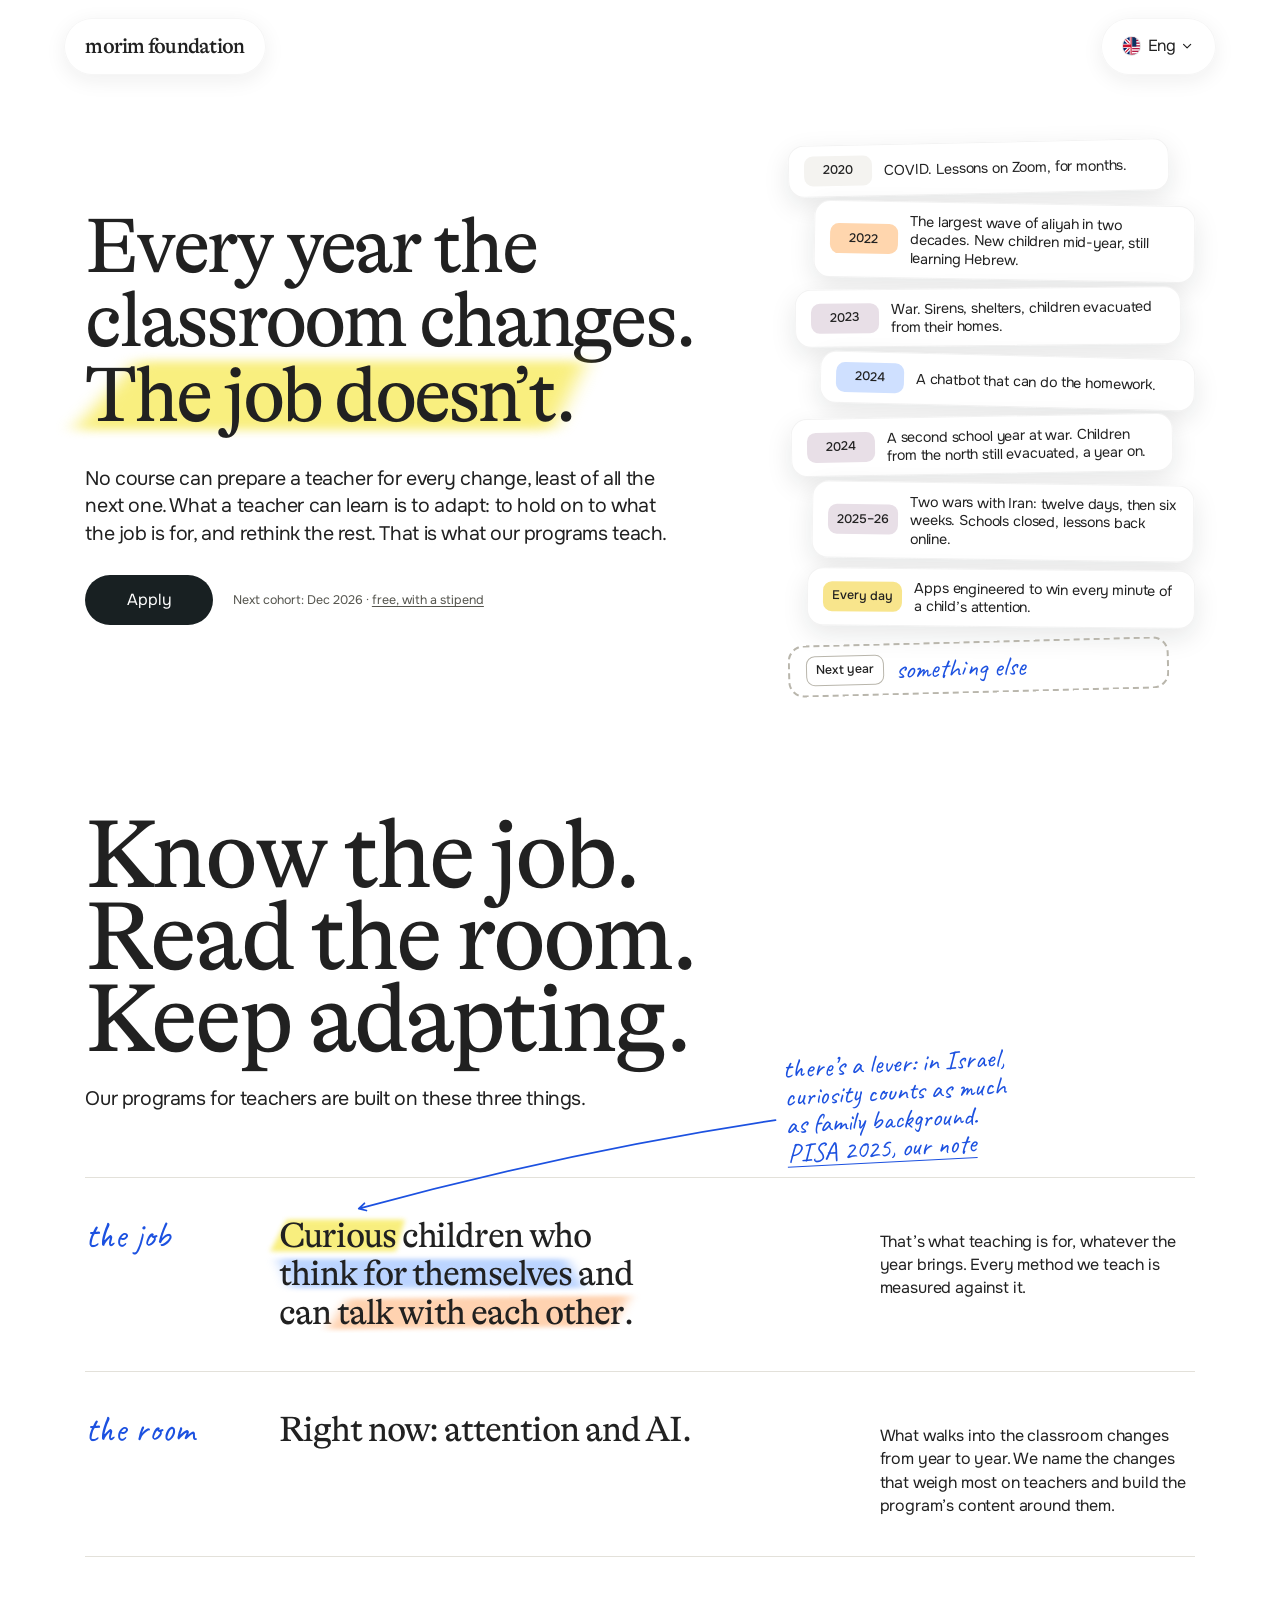
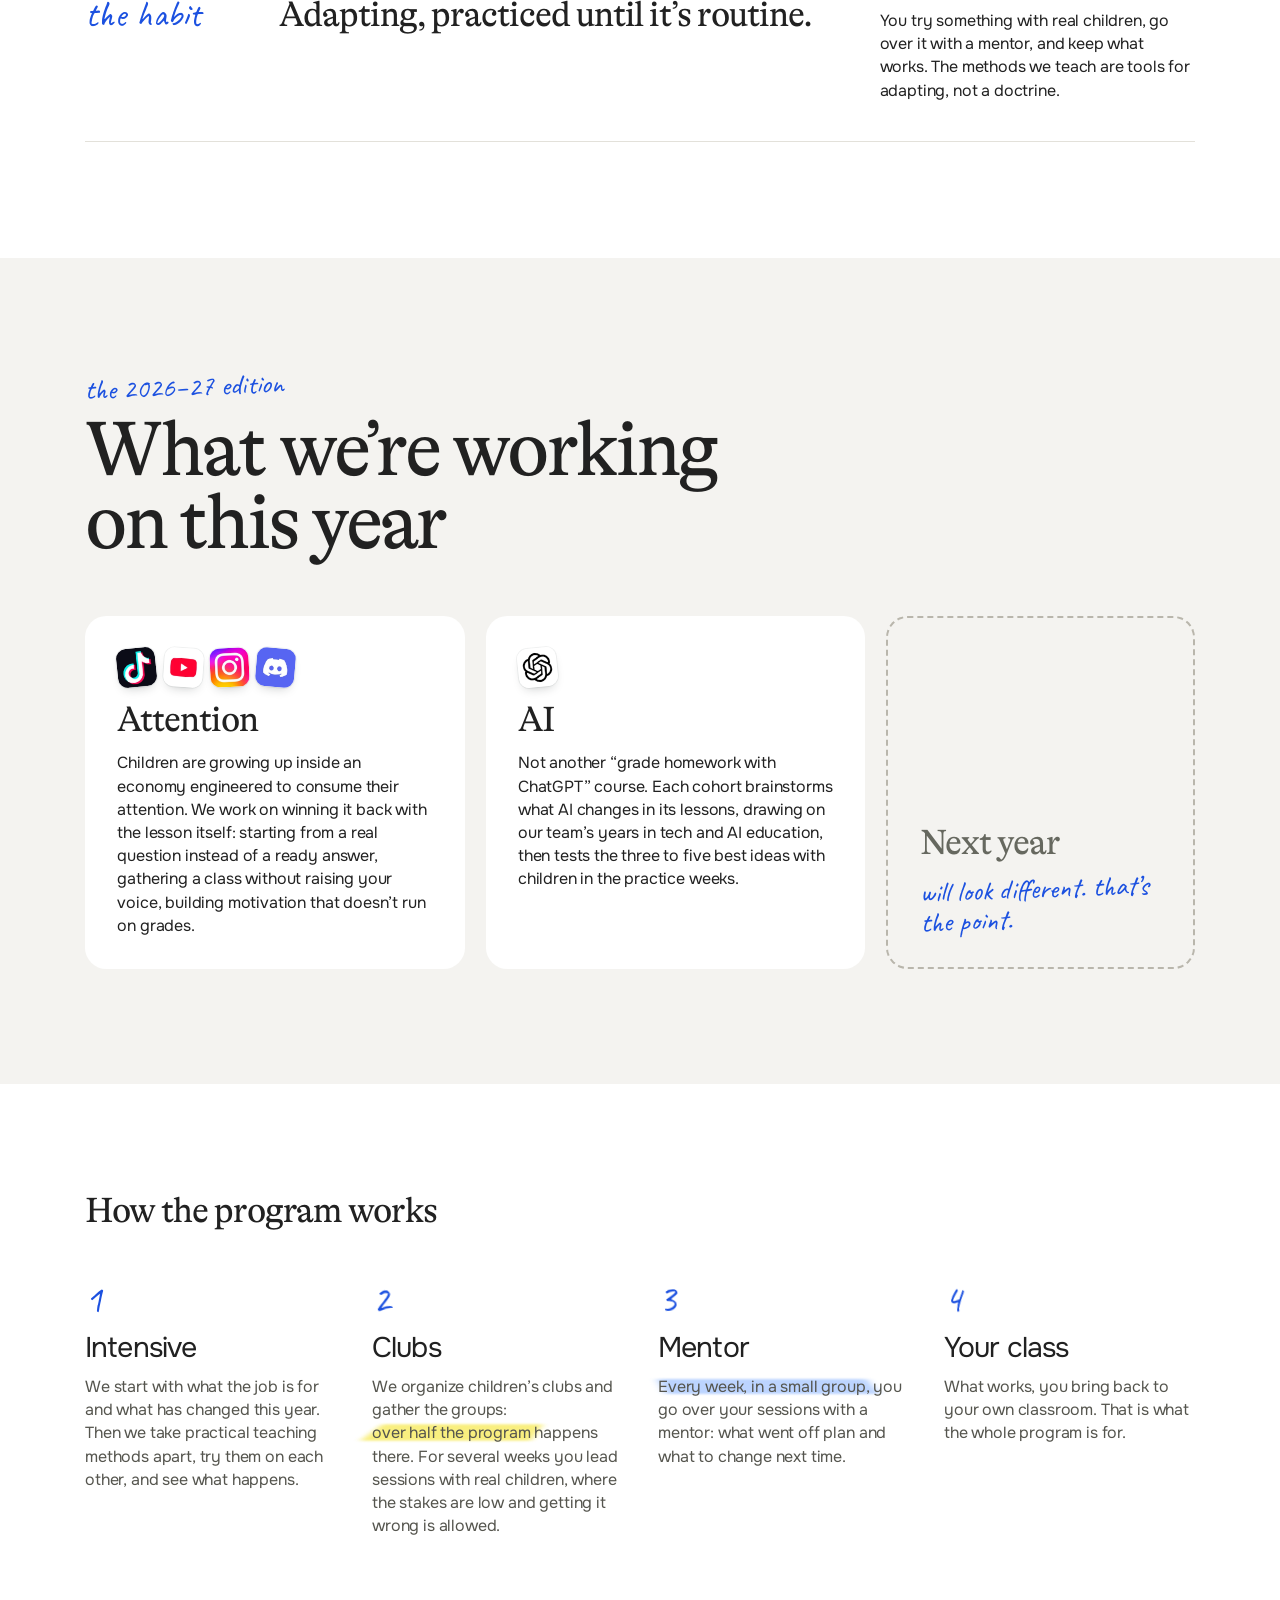
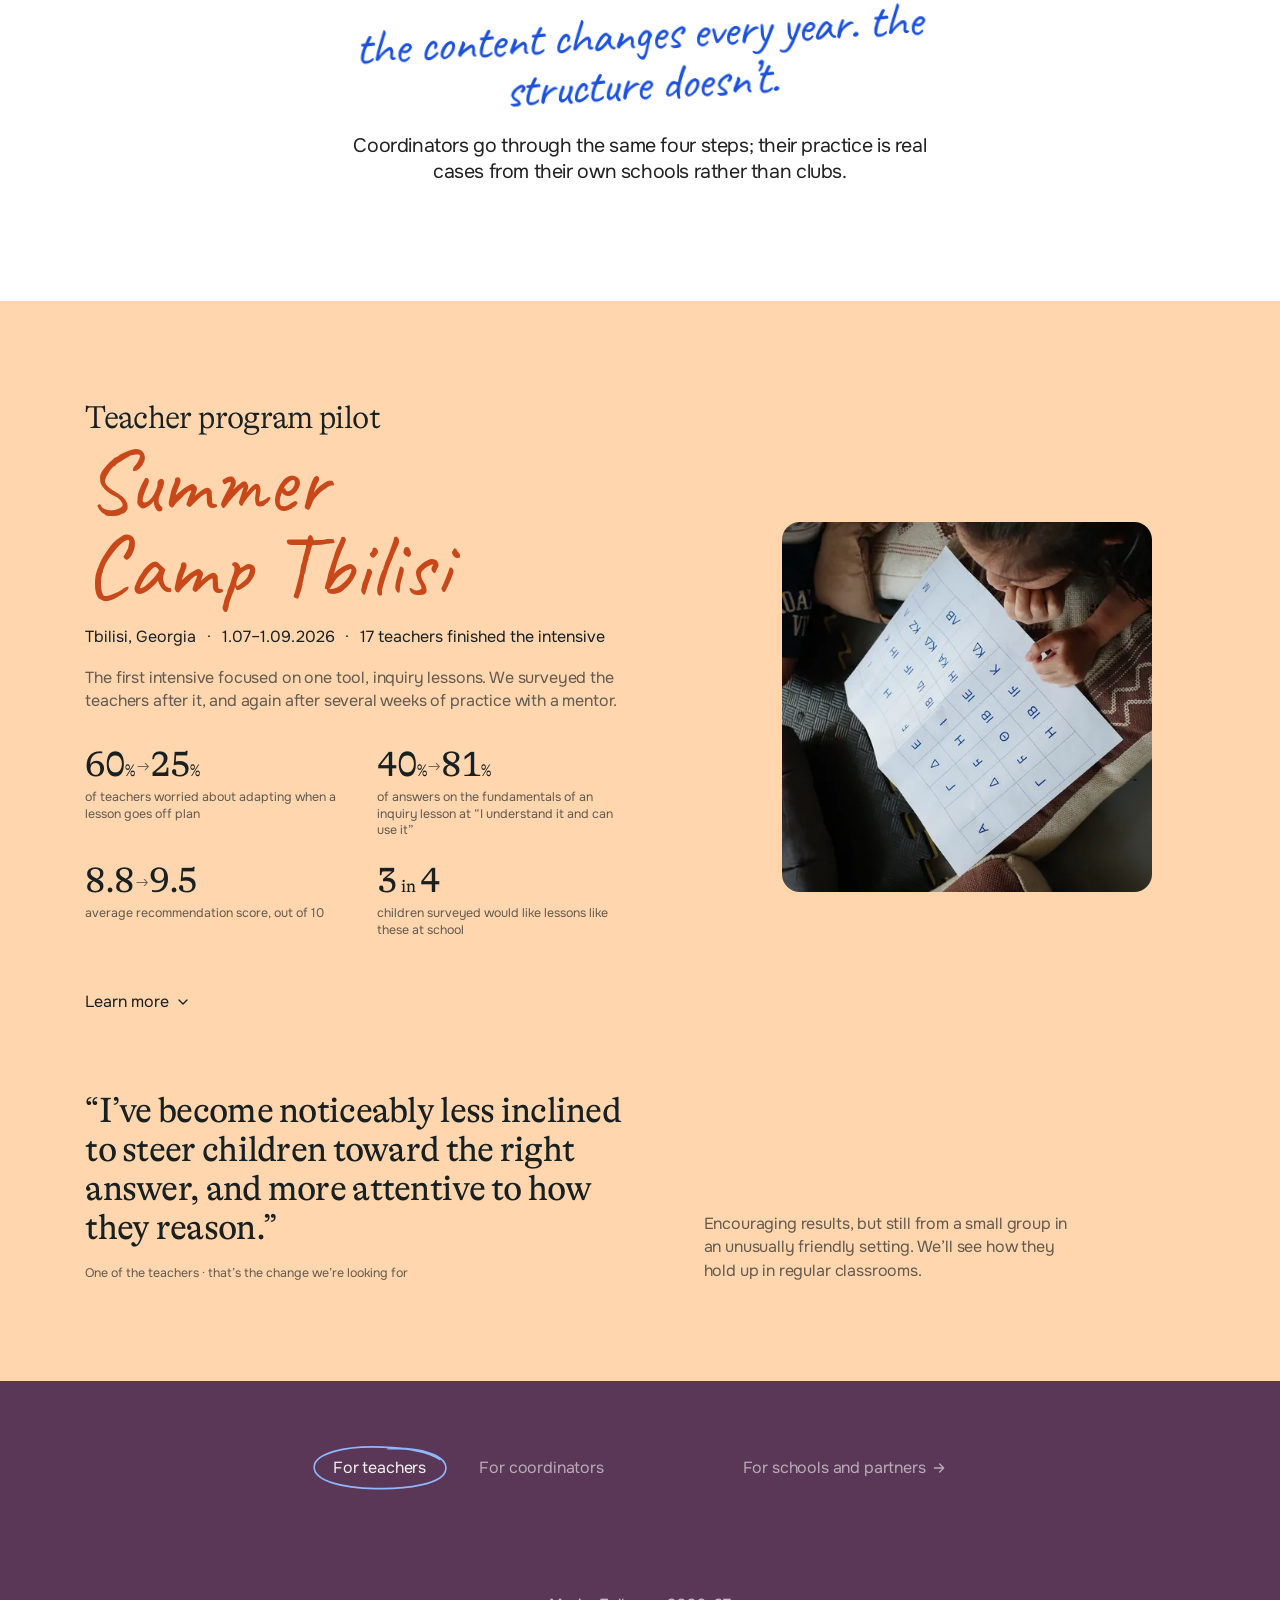
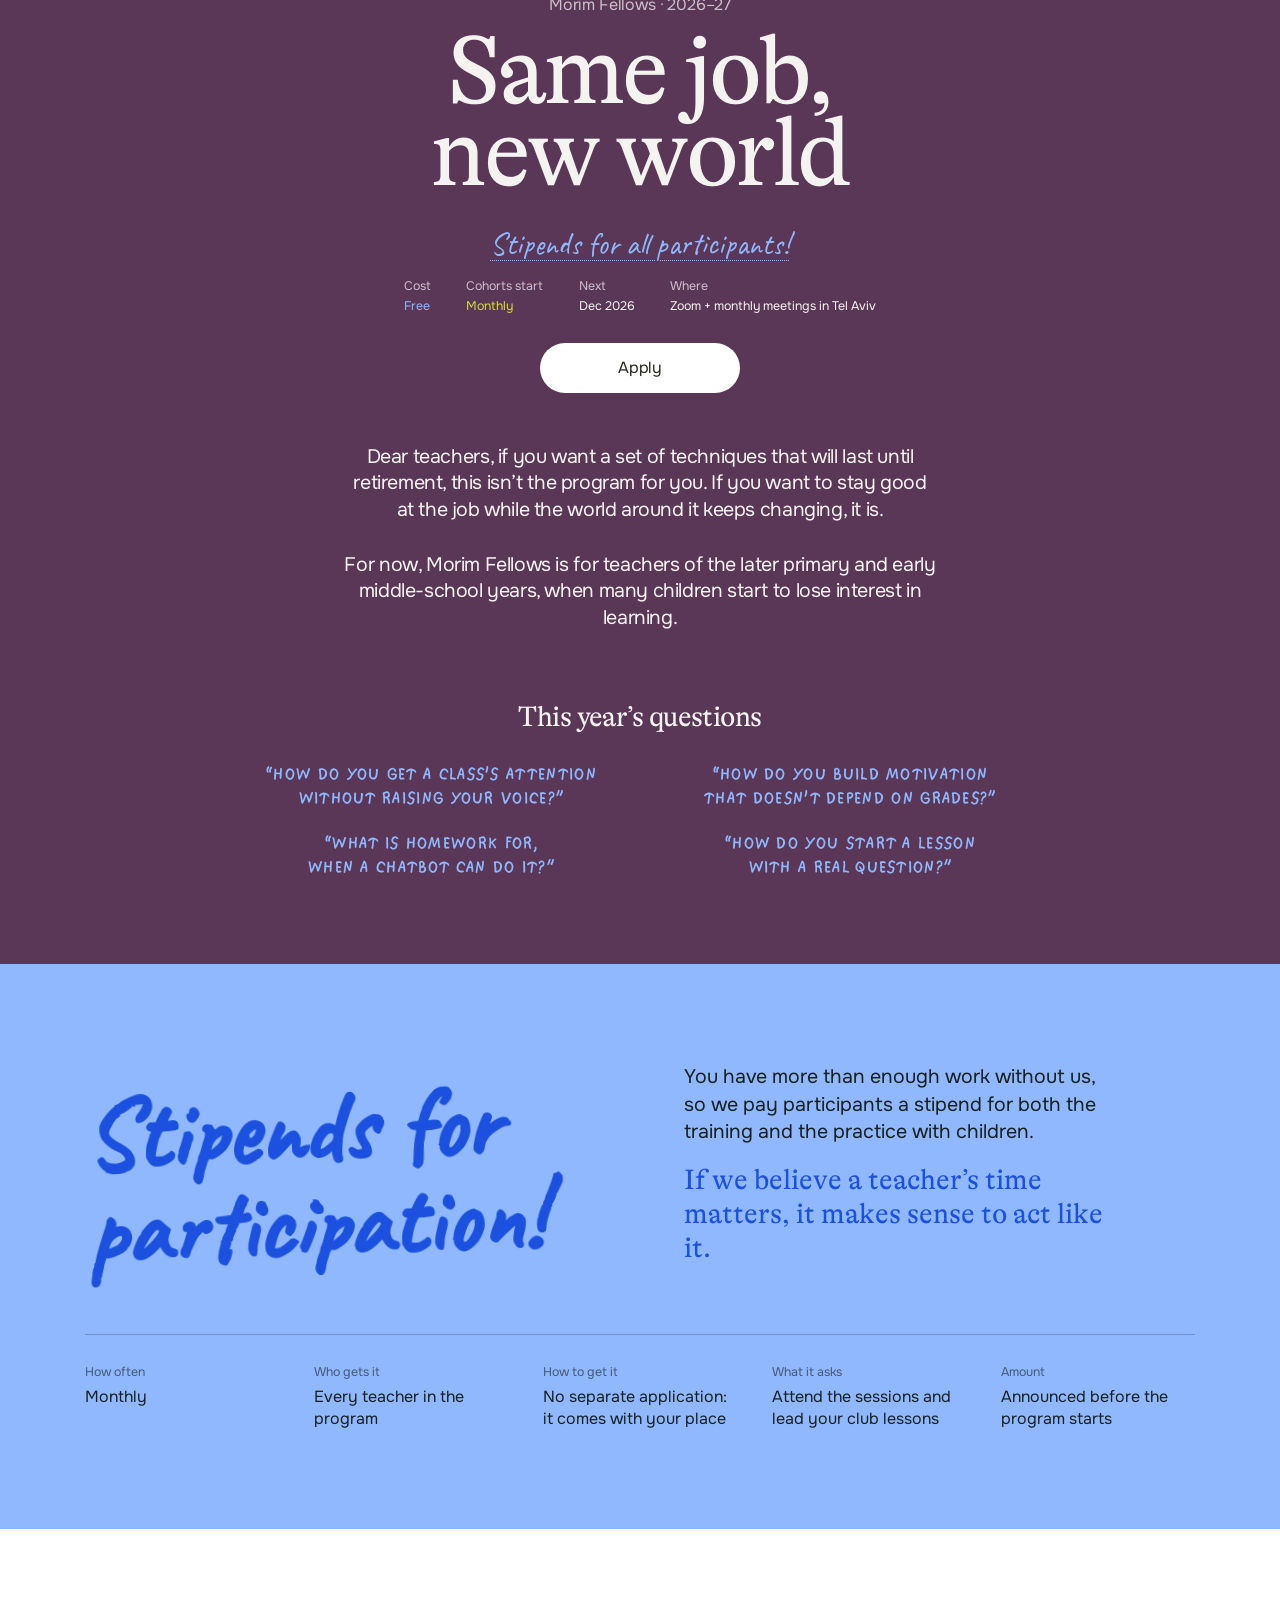
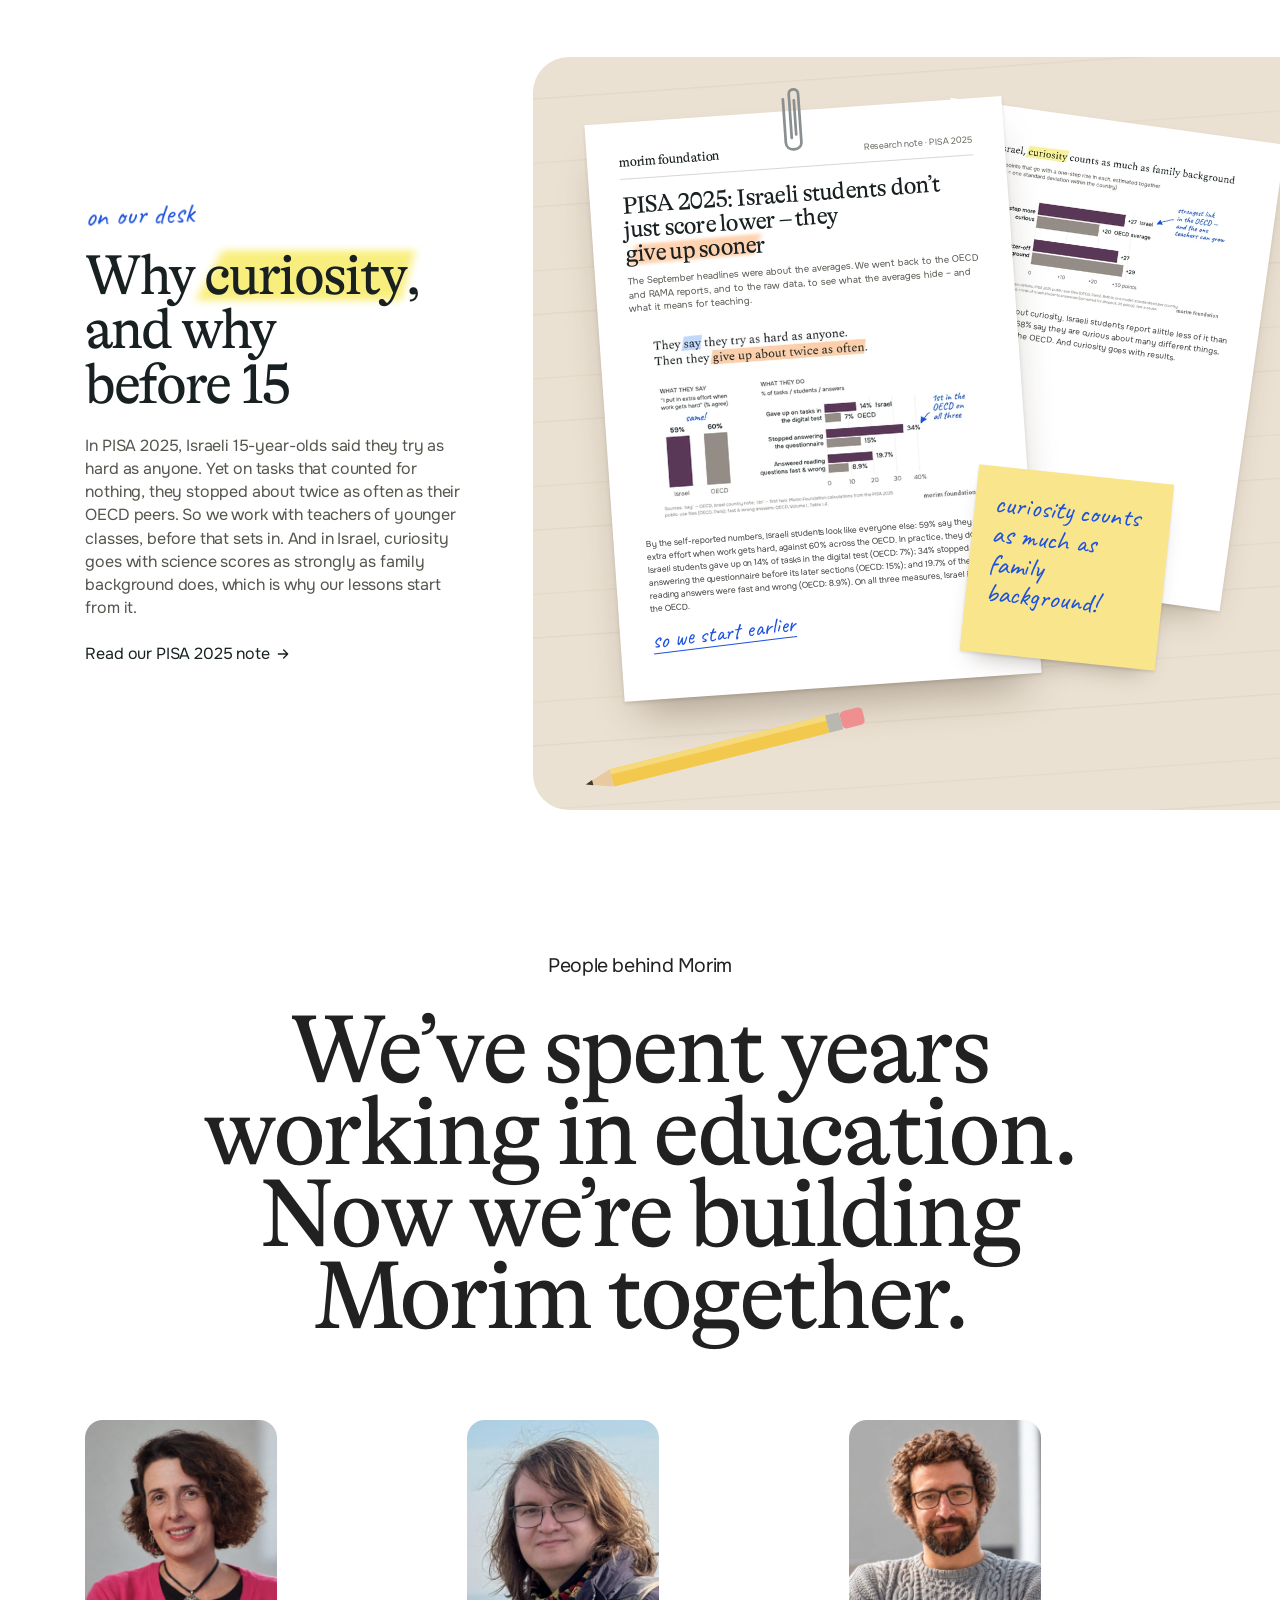
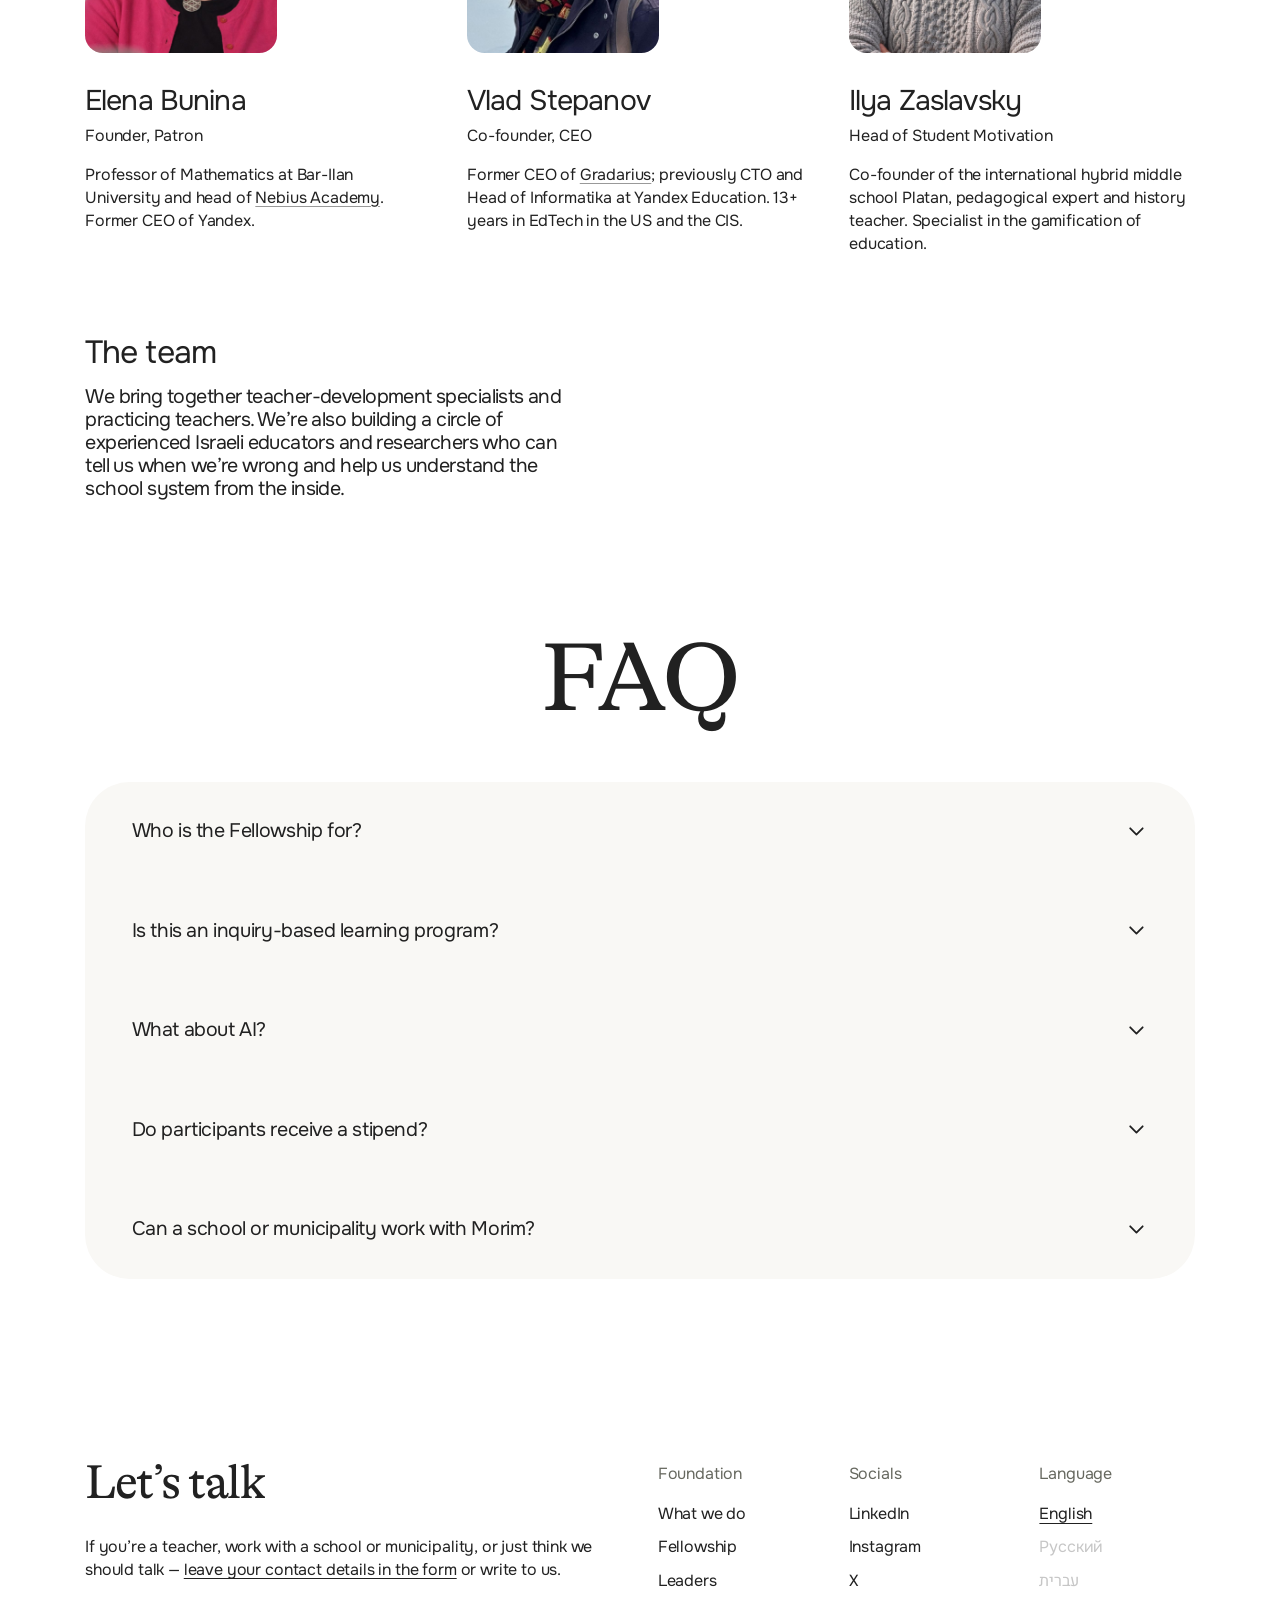
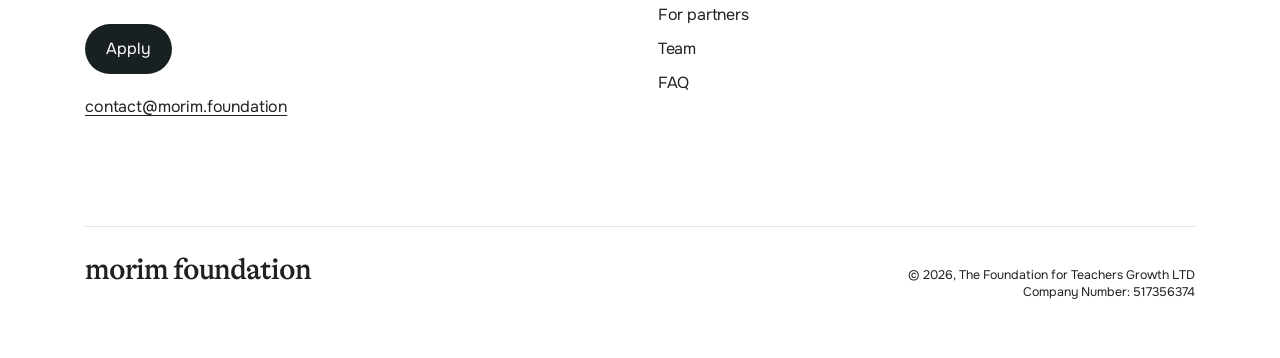
==== commit 923a64ce: "Tbilisi: bring back "Learn more" The pilot's story is back behind the disclosure under the figures, " ====
--- a/index.html
+++ b/index.html
@@ -36,32 +36,32 @@
   <link rel="preload" href="assets/fonts/Onest-Variable-latin.woff2" as="font" type="font/woff2" crossorigin>
   <link rel="preload" href="assets/fonts/Caveat-Regular.woff2" as="font" type="font/woff2" crossorigin>
   <link rel="preload" href="assets/fonts/GTAlpina-Medium.woff2" as="font" type="font/woff2" crossorigin>
-  <link rel="modulepreload" href="js/main.js?v=69496d6a">
-  <link rel="modulepreload" href="js/lib/page-motion.js?v=69496d6a">
-  <link rel="modulepreload" href="js/lib/card-depth.js?v=69496d6a">
-  <link rel="modulepreload" href="js/lib/floating-apply.js?v=69496d6a">
-  <link rel="modulepreload" href="js/header.js?v=69496d6a">
-  <link rel="modulepreload" href="js/dialog.js?v=69496d6a">
-  <link rel="modulepreload" href="js/mobile-menu.js?v=69496d6a">
-  <link rel="modulepreload" href="js/disclosure.js?v=69496d6a">
-  <link rel="modulepreload" href="js/program-motion.js?v=69496d6a">
-  <link rel="modulepreload" href="js/programs.js?v=69496d6a">
-  <link rel="modulepreload" href="js/lang.js?v=69496d6a">
-  <link rel="modulepreload" href="js/nav-menu.js?v=69496d6a">
-  <link rel="modulepreload" href="js/scroll-hint.js?v=69496d6a">
-  <link rel="modulepreload" href="js/audiences.js?v=69496d6a">
-  <link rel="modulepreload" href="js/hand-a.js?v=69496d6a">
-  <link rel="modulepreload" href="js/margin-note.js?v=69496d6a">
-  <link rel="modulepreload" href="js/tabs.js?v=69496d6a">
-  <link rel="stylesheet" href="css/base.css?v=69496d6a">
-  <link rel="stylesheet" href="css/sections.css?v=69496d6a">
-  <link rel="stylesheet" href="css/motion.css?v=69496d6a">
-  <link rel="stylesheet" href="css/mobile.css?v=69496d6a">
-  <link rel="stylesheet" href="css/header.css?v=69496d6a">
-  <link rel="stylesheet" href="css/hero.css?v=69496d6a">
-  <link rel="stylesheet" href="css/widgets.css?v=69496d6a">
-  <link rel="stylesheet" href="css/type.css?v=69496d6a">
-  <script src="js/page-slide.js?v=69496d6a"></script>
+  <link rel="modulepreload" href="js/main.js?v=94b7e6ab">
+  <link rel="modulepreload" href="js/lib/page-motion.js?v=94b7e6ab">
+  <link rel="modulepreload" href="js/lib/card-depth.js?v=94b7e6ab">
+  <link rel="modulepreload" href="js/lib/floating-apply.js?v=94b7e6ab">
+  <link rel="modulepreload" href="js/header.js?v=94b7e6ab">
+  <link rel="modulepreload" href="js/dialog.js?v=94b7e6ab">
+  <link rel="modulepreload" href="js/mobile-menu.js?v=94b7e6ab">
+  <link rel="modulepreload" href="js/disclosure.js?v=94b7e6ab">
+  <link rel="modulepreload" href="js/program-motion.js?v=94b7e6ab">
+  <link rel="modulepreload" href="js/programs.js?v=94b7e6ab">
+  <link rel="modulepreload" href="js/lang.js?v=94b7e6ab">
+  <link rel="modulepreload" href="js/nav-menu.js?v=94b7e6ab">
+  <link rel="modulepreload" href="js/scroll-hint.js?v=94b7e6ab">
+  <link rel="modulepreload" href="js/audiences.js?v=94b7e6ab">
+  <link rel="modulepreload" href="js/hand-a.js?v=94b7e6ab">
+  <link rel="modulepreload" href="js/margin-note.js?v=94b7e6ab">
+  <link rel="modulepreload" href="js/tabs.js?v=94b7e6ab">
+  <link rel="stylesheet" href="css/base.css?v=94b7e6ab">
+  <link rel="stylesheet" href="css/sections.css?v=94b7e6ab">
+  <link rel="stylesheet" href="css/motion.css?v=94b7e6ab">
+  <link rel="stylesheet" href="css/mobile.css?v=94b7e6ab">
+  <link rel="stylesheet" href="css/header.css?v=94b7e6ab">
+  <link rel="stylesheet" href="css/hero.css?v=94b7e6ab">
+  <link rel="stylesheet" href="css/widgets.css?v=94b7e6ab">
+  <link rel="stylesheet" href="css/type.css?v=94b7e6ab">
+  <script src="js/page-slide.js?v=94b7e6ab"></script>
   <noscript><style>.side-panel{position:static;display:block;inline-size:auto;block-size:auto;max-block-size:none;overflow:visible;box-shadow:none;margin-block-start:1rem}.side-panel-close,[data-dialog]{display:none}</style></noscript>
 </head>
 <body>
@@ -218,19 +218,27 @@
           <span class="stat-label">children surveyed would like lessons like these at school</span>
         </li>
       </ul>
+      <button type="button" class="camp-more text-link" aria-expanded="false" aria-controls="tbilisi-details" data-expand hidden>
+        <span>Learn more</span><svg class="camp-more-arrow" viewBox="0 0 24 24" aria-hidden="true" focusable="false"><path d="m6 9 6 6 6-6"/></svg>
+      </button>
     </div>
     <img class="camp-photo" src="assets/camp-square-720.webp"
      srcset="assets/camp-square-480.webp 480w, assets/camp-square-720.webp 720w, assets/camp-square-1080.webp 1080w, assets/camp-square-1440.webp 1440w"
      sizes="(max-width: 700px) 16rem, 26rem"
      alt="" width="720" height="720" loading="lazy" decoding="async">
-    <div class="camp-details">
-      <div class="camp-story">
-        <figure class="camp-voice">
-          <blockquote class="results-quote">“I’ve become noticeably less inclined to steer children toward the right answer, and more attentive to how they reason.”</blockquote>
-          <figcaption class="results-note">One of the teachers · that’s the change we’re looking for</figcaption>
-        </figure>
-        <p class="results-caveat">Encouraging results, but still from a small group in an unusually friendly setting. We’ll see how they hold up in regular classrooms.</p>
-      </div>
+    <div class="camp-details" id="tbilisi-details">
+      <div class="program-results-copy">
+        <h3 class="program-results-title">The first pilot</h3>
+        <p>Teachers’ responses changed noticeably after practice. On the fundamentals — what an inquiry lesson is for, how it differs from a merely engaging one, and what the teacher does — the share of answers at “I understand and can use it” rose from 40% to 81%. Fewer teachers reported being worried about having to adapt when a lesson went off plan.</p>
+        <p>Not everything became easier. Group dynamics remained difficult, and we’re adding more practice and mentoring around it.</p>
+      </div>
+    </div>
+    <div class="camp-story">
+      <figure class="camp-voice">
+        <blockquote class="results-quote">“I’ve become noticeably less inclined to steer children toward the right answer, and more attentive to how they reason.”</blockquote>
+        <figcaption class="results-note">One of the teachers · that’s the change we’re looking for</figcaption>
+      </figure>
+      <p class="results-caveat">Encouraging results, but still from a small group in an unusually friendly setting. We’ll see how they hold up in regular classrooms.</p>
     </div>
   </section>
 
@@ -492,6 +500,6 @@
 </dialog>
 
 
-<script type="module" src="js/main.js?v=69496d6a"></script>
+<script type="module" src="js/main.js?v=94b7e6ab"></script>
 </body>
 </html>
--- a/css/base.css
+++ b/css/base.css
@@ -450,7 +450,7 @@
 }
 /* Text links: a word and an arrow, the size of their line, the arrow
    nudging along on hover: the schools link after the tabs, the desk's link
-   to the article. */
+   to the article; "Learn more" under the camp's figures, with a chevron. */
 .text-link {
   display: inline-flex;
   align-items: center;
@@ -480,86 +480,6 @@
   outline: 2px solid var(--ink);
   outline-offset: 3px;
 }
-.hero-accents {
-  position: absolute;
-  inset: 0;
-  pointer-events: none;
-}
-.hero-app-item {
-  position: absolute;
-  z-index: 2;
-  width: max(2.75rem, 0.456em);
-  height: max(2.75rem, 0.456em);
-  padding: 0;
-  border: 0;
-  border-radius: 27%;
-  background: transparent;
-  font: inherit;
-  line-height: 1;
-  pointer-events: auto;
-  touch-action: none;
-  user-select: none;
-  cursor: grab;
-  translate: var(--drag-x, 0px) var(--drag-y, 0px);
-}
-.hero-app-item[data-dragging='true'] {
-  z-index: 10;
-  cursor: grabbing;
-}
-.hero-app-item:focus-visible {
-  z-index: 10;
-  outline: 2px solid #1c51e0;
-  outline-offset: 0.375rem;
-  translate: var(--drag-x, 0px) var(--drag-y, 0px);
-  rotate: 0deg;
-}
-.hero-app-face {
-  position: relative;
-  display: block;
-  width: 100%;
-  height: 100%;
-  border-radius: inherit;
-  transform: rotate(var(--app-tilt));
-  box-shadow:
-    0 0.875rem 1.5rem -0.625rem #18202245,
-    0 3px 0.4375rem #18202220;
-}
-.hero-app-face img {
-  width: 100%;
-  height: 100%;
-  object-fit: cover;
-  border-radius: inherit;
-  pointer-events: none;
-  -webkit-user-drag: none;
-}
-.hero-notification {
-  position: absolute;
-  direction: ltr;
-  unicode-bidi: isolate;
-  display: inline-flex;
-  align-items: center;
-  justify-content: center;
-  inset-inline-end: -0.6em;
-  top: -0.6em;
-  width: max-content;
-  min-width: 1.75em;
-  height: 1.75em;
-  padding: 0 0.42em;
-  white-space: nowrap;
-  border-radius: 2em;
-  color: white;
-  background: #ff3131;
-  font:
-    500 max(0.75rem, 0.075em) / 1 system-ui,
-    sans-serif;
-  letter-spacing: -0.03em;
-  text-align: center;
-  font-variant-numeric: tabular-nums;
-}
-/* Generated content, so the digits never read as the dismiss button's label. */
-.hero-notification::after {
-  content: attr(data-count);
-}
 .prose {
   width: min(41.875rem, 90%);
   margin: auto;
--- a/css/sections.css
+++ b/css/sections.css
@@ -1795,8 +1795,9 @@
 /* Tbilisi camp: a peach section of its own before the offers, so the
    proof comes ahead of the ask. Copy and the survey figures on the start
    side, a small square photo centred in the end column (46% of the
-   width). The teacher's line and the caveat run under both, on the same
-   two columns. */
+   width). "Learn more" grows the section downward with the pilot's story;
+   the teacher's line and the caveat run under both, on the same two
+   columns, always open. */
 .camp {
   display: grid;
   grid-template-columns: minmax(0, 1fr) 46%;
@@ -1908,12 +1909,55 @@
   line-height: 1.45;
   letter-spacing: -0.01em;
 }
-/* Under both columns: the teacher's line on the copy's column, the caveat
-   beside it under the photo, on the quote's last line. */
+/* "Learn more" reads as a text link: a word and a chevron, after the
+   figures at the copy's own gap. Semantically a disclosure button. */
+#top .camp-more {
+  margin-block-start: 2.5rem;
+  font-size: var(--t-body);
+  line-height: 1.3;
+}
+/* One way: open, the story stays; there is no "Show less". */
+#top .camp-more[aria-expanded='true'],
+#top .camp-more[hidden] {
+  display: none;
+}
+#top .camp-more:hover {
+  color: var(--camp-muted);
+}
+.camp-more-arrow {
+  flex: none;
+  inline-size: 1em;
+  block-size: 1em;
+  fill: none;
+  stroke: currentColor;
+  stroke-width: 2;
+  stroke-linecap: round;
+  stroke-linejoin: round;
+}
+/* The story row: its height is animated (js/disclosure.js), so the wrapper
+   has no padding of its own; the reading column sits on the copy's edge
+   and carries the space above it. */
 .camp-details {
   grid-column: 1 / -1;
-}
+  overflow: hidden;
+}
+.program-results-copy {
+  max-inline-size: 41.25rem;
+  padding-block-start: 4rem;
+  text-align: start;
+}
+.program-results-copy p + p {
+  margin-top: 1.5rem;
+}
+.program-results-title {
+  margin: 0 0 1.5rem;
+  font-weight: 500;
+}
+/* Under both columns, open with or without the story: the teacher's line
+   on the copy's column, the caveat beside it under the photo, on the
+   quote's last line. */
 .camp-story {
+  grid-column: 1 / -1;
   display: grid;
   grid-template-columns: minmax(0, 1fr) 46%;
   align-items: end;
@@ -1990,6 +2034,18 @@
   }
   #top .camp-intro {
     font-size: var(--m-body);
+  }
+  #top .camp-more {
+    margin-block-start: 1.5rem;
+    font-size: var(--m-body);
+  }
+  /* The grid's row gap would open under the collapsed story; the story
+     carries its own space above instead. */
+  .camp-details {
+    margin-block-start: -1.75rem;
+  }
+  .program-results-copy {
+    padding-block-start: 2.5rem;
   }
   .camp-story {
     grid-template-columns: minmax(0, 1fr);
--- a/css/motion.css
+++ b/css/motion.css
@@ -53,37 +53,6 @@
     box-shadow: none;
   }
 }
-.hero-app-bob {
-  display: block;
-  width: 100%;
-  height: 100%;
-  border-radius: inherit;
-}
-.hero-editorial .hero-app-bob .hero-app-face {
-  animation: none;
-}
-.hero-app-face {
-  transform-origin: 50% 75%;
-  transition: box-shadow 180ms ease;
-}
-.hero-app-item[data-dragging='true'] .hero-app-face {
-  box-shadow: 0 0.75rem 1.5rem #00000033;
-}
-.hero-notification[data-complete='true'] {
-  animation: hero-badge-pop 420ms ease-out both;
-}
-.hero[data-playing='false'] .hero-notification {
-  animation-play-state: paused;
-}
-@keyframes hero-badge-pop {
-  0%,
-  100% {
-    scale: 1;
-  }
-  45% {
-    scale: 1.2;
-  }
-}
 .hand-a-ink {
   transform-origin: 50% 85%;
 }
@@ -100,13 +69,6 @@
 }
 .faq-chevron {
   transition: transform 250ms cubic-bezier(0.22, 1, 0.36, 1);
-}
-@media (prefers-reduced-motion: reduce) {
-  .hero-app-face,
-  .hero-notification[data-complete='true'] {
-    animation: none;
-    transition: none;
-  }
 }
 
 /* Landing <-> schools: the new page pushes the old one out sideways (to
--- a/css/hero.css
+++ b/css/hero.css
@@ -207,224 +207,6 @@
   }
   .hero-year-next .hero-year-text {
     font-size: 1.625rem;
-  }
-}
-
-/* The hero collage these rules dressed is no longer built (the hero is
-   plain markup now); they stay until its scripts and assets go. */
-.hero-editorial .hero-app-item[data-slot] {
-  --float-width: 4.5rem;
-  --float-height: 4.5rem;
-  display: block;
-  width: var(--float-width);
-  height: var(--float-height);
-  inset-inline-start: calc((100% - var(--float-width)) * var(--float-x));
-  top: calc((100% - var(--float-height)) * var(--float-y));
-  inset-inline-end: auto;
-  bottom: auto;
-  z-index: var(--composition-layer, 2);
-}
-.hero-app-item[data-kind='icon'] {
-  border-radius: 26%;
-}
-.hero-app-icon-mask {
-  display: block;
-  width: 100%;
-  height: 100%;
-  border-radius: 26%;
-  overflow: hidden;
-  background: white;
-}
-.hero-app-icon-mask img {
-  display: block;
-  border-radius: 0;
-}
-.hero-editorial
-  .hero-app-item[data-slot]:is([data-dragging='true'], :focus-within) {
-  z-index: 10;
-}
-.hero-editorial .hero-app-item[data-kind='media'] {
-  --float-width: 6.5rem;
-  --float-height: calc((var(--float-width) - 4px) * 578 / 325 + 4px);
-  width: var(--float-width);
-  height: var(--float-height);
-  top: calc((100% - var(--float-height)) * var(--float-y));
-  border-radius: 0.4rem;
-}
-.hero-editorial
-  .hero-app-item[data-provider='youtube'][data-format='landscape'] {
-  --float-width: 16rem;
-  --float-height: calc((var(--float-width) - 4px) * 270 / 480 + 4px);
-}
-.hero-editorial .hero-app-item[data-provider='twitch'] {
-  z-index: 8;
-  /* The px floor keeps the clip readable when 1rem shrinks with the viewport. */
-  --float-width: max(250px, 14.5rem);
-  --float-height: calc((var(--float-width) - 4px) * 360 / 640 + 4px);
-}
-.hero-live-media {
-  display: block;
-  position: relative;
-  overflow: hidden;
-  width: 100%;
-  height: 100%;
-  border: 2px solid white;
-  border-radius: inherit;
-  background: #151515;
-  color: white;
-  text-align: start;
-}
-.hero-video-poof-target {
-  position: absolute;
-  inset: 0;
-  z-index: 2;
-  width: 100%;
-  height: 100%;
-  padding: 0;
-  border: 0;
-  border-radius: inherit;
-  background: transparent;
-  cursor: pointer;
-}
-.hero-video-poof-target:focus-visible {
-  outline: 3px solid #2357ec;
-  outline-offset: -4px;
-}
-.hero-video-player {
-  display: block;
-  position: relative;
-  width: 100%;
-  overflow: hidden;
-  background: #151515;
-  /* The iframe is a block wider than this box, scaled from its top-left
-     corner. In RTL it would start at the right edge and scale away from it,
-     so the box itself stays LTR (the embed is its own document anyway). */
-  direction: ltr;
-}
-.hero-video-player iframe {
-  display: block;
-  border: 0;
-  max-width: none;
-  transform-origin: top left;
-}
-.hero-video-player video {
-  display: block;
-  width: 100%;
-  height: 100%;
-  object-fit: cover;
-  pointer-events: none;
-}
-.hero-video-status {
-  display: grid;
-  position: absolute;
-  inset: 0;
-  place-items: center;
-  padding: 0.5rem;
-  font:
-    0.7rem/1.3 system-ui,
-    sans-serif;
-  text-align: center;
-}
-.hero-editorial .hero-app-bob {
-  animation: none;
-  transform: none;
-}
-.hero-editorial .hero-app-item[data-dismissing='true'] .hero-app-face {
-  /* Vanish instantly under the smoke, then replace after the five frames. */
-  animation: none;
-  opacity: 0;
-  pointer-events: none;
-}
-.hero-editorial .hero-app-item:focus-visible .hero-app-bob {
-  animation: none;
-  opacity: 1;
-  visibility: visible;
-  filter: none;
-}
-@media (max-width: 700px) {
-  .hero-editorial > .hero-accents {
-    width: calc(100% - 3.5rem);
-    height: 13rem;
-  }
-  .hero-editorial .hero-app-item[data-slot] {
-    --float-width: 3rem;
-    --float-height: 3rem;
-    touch-action: pan-y;
-    inset-inline-start: calc(
-      (100% - var(--float-width)) * var(--float-mobile-x, var(--float-x))
-    );
-    top: calc(
-      (100% - var(--float-height)) * var(--float-mobile-y, var(--float-y))
-    );
-  }
-  /* The icon rule above also resets --float-height, so each screen restates
-     its aspect ratio here or it collapses to the 3rem icon height. */
-  .hero-editorial .hero-app-item[data-kind='media'] {
-    --float-width: 5.25rem;
-    --float-height: calc((var(--float-width) - 4px) * 578 / 325 + 4px);
-  }
-  .hero-editorial
-    .hero-app-item[data-provider='youtube'][data-format='landscape'] {
-    --float-width: min(11rem, calc(58vw - 2rem));
-    --float-height: calc((var(--float-width) - 4px) * 270 / 480 + 4px);
-  }
-  .hero-editorial .hero-app-item[data-provider='twitch'] {
-    --float-width: min(13rem, calc(68vw - 2.8rem));
-    --float-height: calc((var(--float-width) - 4px) * 360 / 640 + 4px);
-  }
-  .hero-editorial .hero-notification {
-    font-size: 0.75rem;
-  }
-  /* Fewer pieces on a phone: the three screens, the two bottom-corner icons
-     and the top-left one. The centre-top and right-middle icons sit out. */
-  .hero-editorial .hero-app-item[data-slot='5'],
-  .hero-editorial .hero-app-item[data-slot='6'] {
-    display: none;
-  }
-}
-.hero-editorial[data-media-layout='static'] {
-  padding-bottom: 3rem;
-}
-main[data-hero-variant='original'] .introduction {
-  margin-top: 0;
-}
-.hero-editorial[data-media-layout='static'] > .hero-accents {
-  /* Reserve space between the headline and copy; the collage scrolls normally. */
-  display: block;
-  position: relative;
-  inset: auto;
-  width: min(56rem, calc(100vw - 3.5rem));
-  height: 28rem;
-  margin: -6rem auto 0;
-  transform: none;
-}
-@media (min-width: 701px) {
-  .hero-editorial[data-media-layout='static'] .hero-app-item[data-slot] {
-    --float-width: 5.25rem;
-    --float-height: 5.25rem;
-  }
-  .hero-editorial[data-media-layout='static']
-    .hero-app-item[data-kind='media'] {
-    --float-width: 7.5rem;
-    --float-height: calc((var(--float-width) - 4px) * 578 / 325 + 4px);
-  }
-  .hero-editorial[data-media-layout='static']
-    .hero-app-item[data-provider='youtube'][data-format='landscape'] {
-    --float-width: 18.5rem;
-    --float-height: calc((var(--float-width) - 4px) * 270 / 480 + 4px);
-  }
-  .hero-editorial[data-media-layout='static']
-    .hero-app-item[data-provider='twitch'] {
-    --float-width: max(250px, 16.5rem);
-    --float-height: calc((var(--float-width) - 4px) * 360 / 640 + 4px);
-  }
-}
-@media (max-width: 700px) {
-  .hero-editorial[data-media-layout='static'] > .hero-accents {
-    height: 25rem;
-    /* The bigger mobile headline needs the collage to start lower, or the
-       top cards cover "but...". */
-    margin-top: -0.75rem;
   }
 }
 
--- a/css/type.css
+++ b/css/type.css
@@ -38,6 +38,8 @@
       .faq-answer-body,
       .wwd-beat p,
       .wwd-step p,
+      .program-results-copy p,
+      .program-results-title,
       .program-row > span,
       .program-row p > span,
       .program-row .cost-value,
@@ -150,6 +152,7 @@
       .person-role,
       .program-row > p,
       .program-scholarship,
+      .program-results-copy p,
       .faq-answer-body,
       .footer-legal p,
       figcaption,
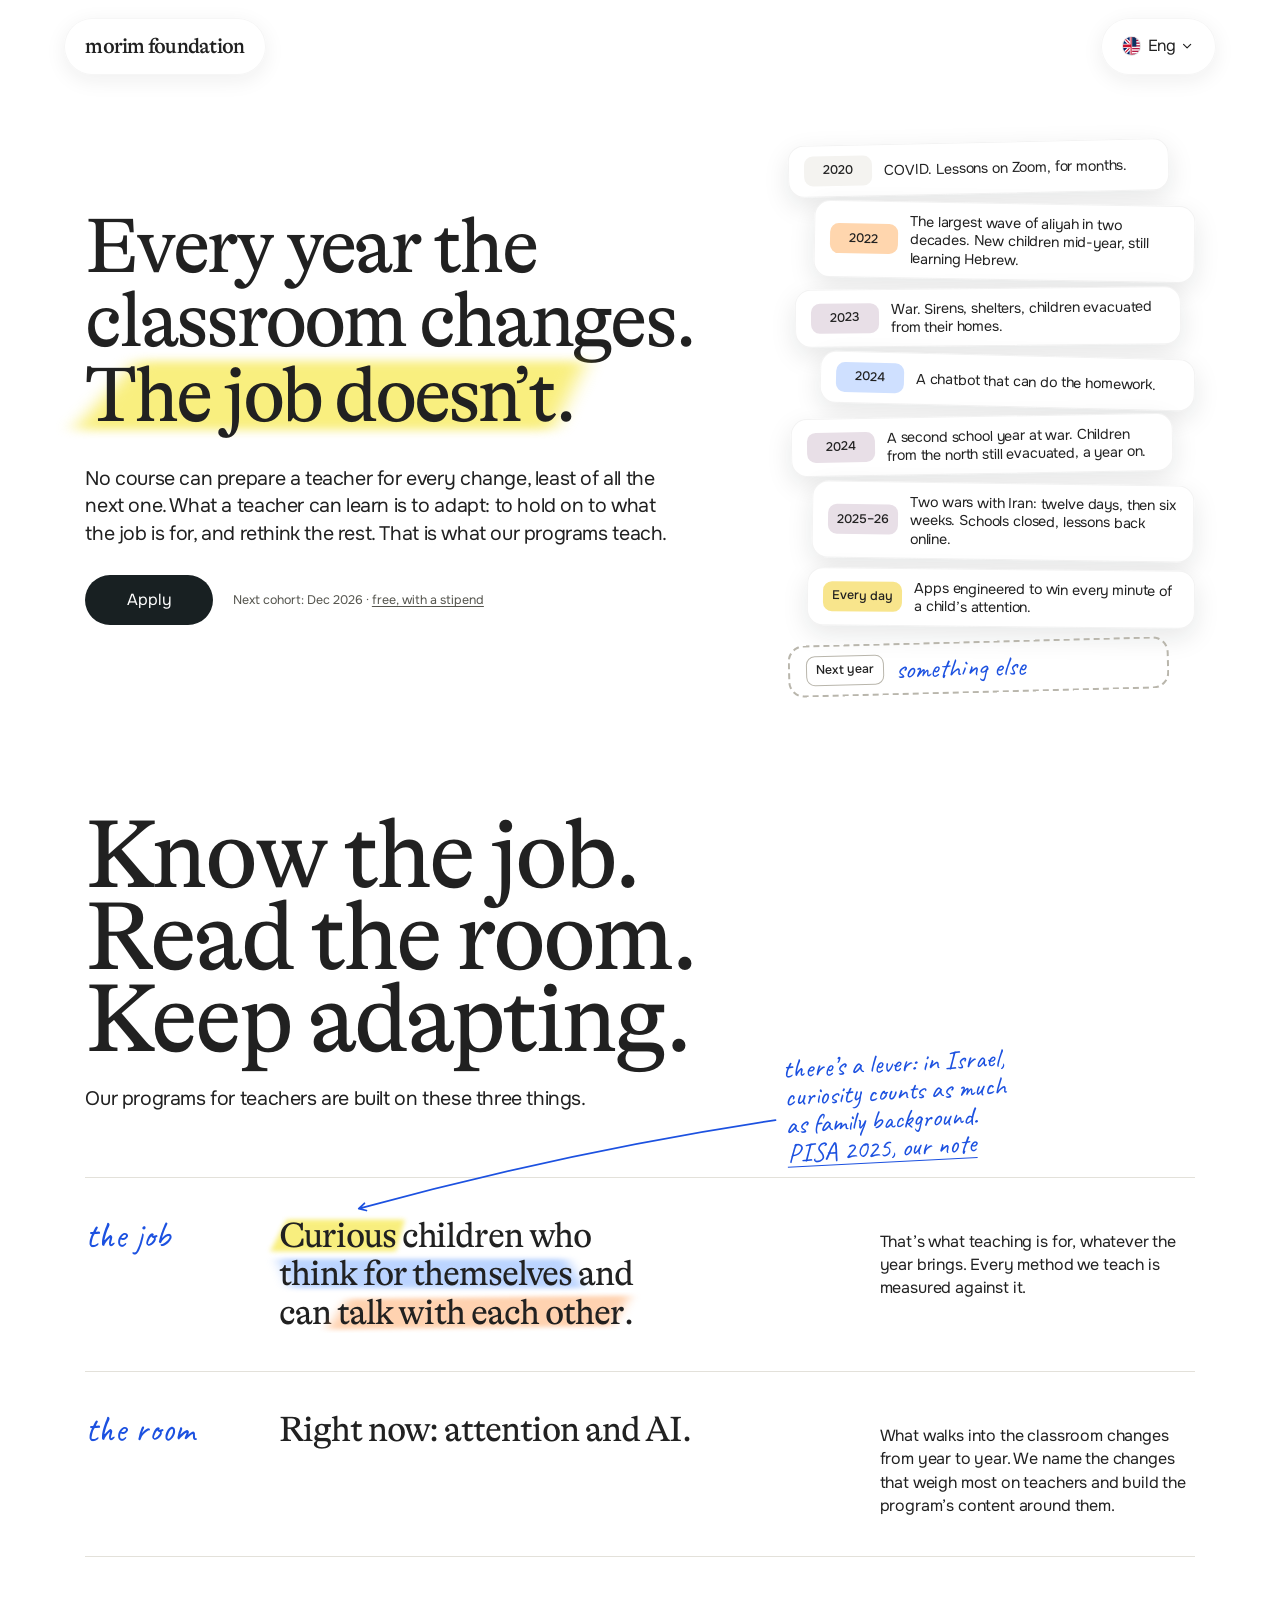
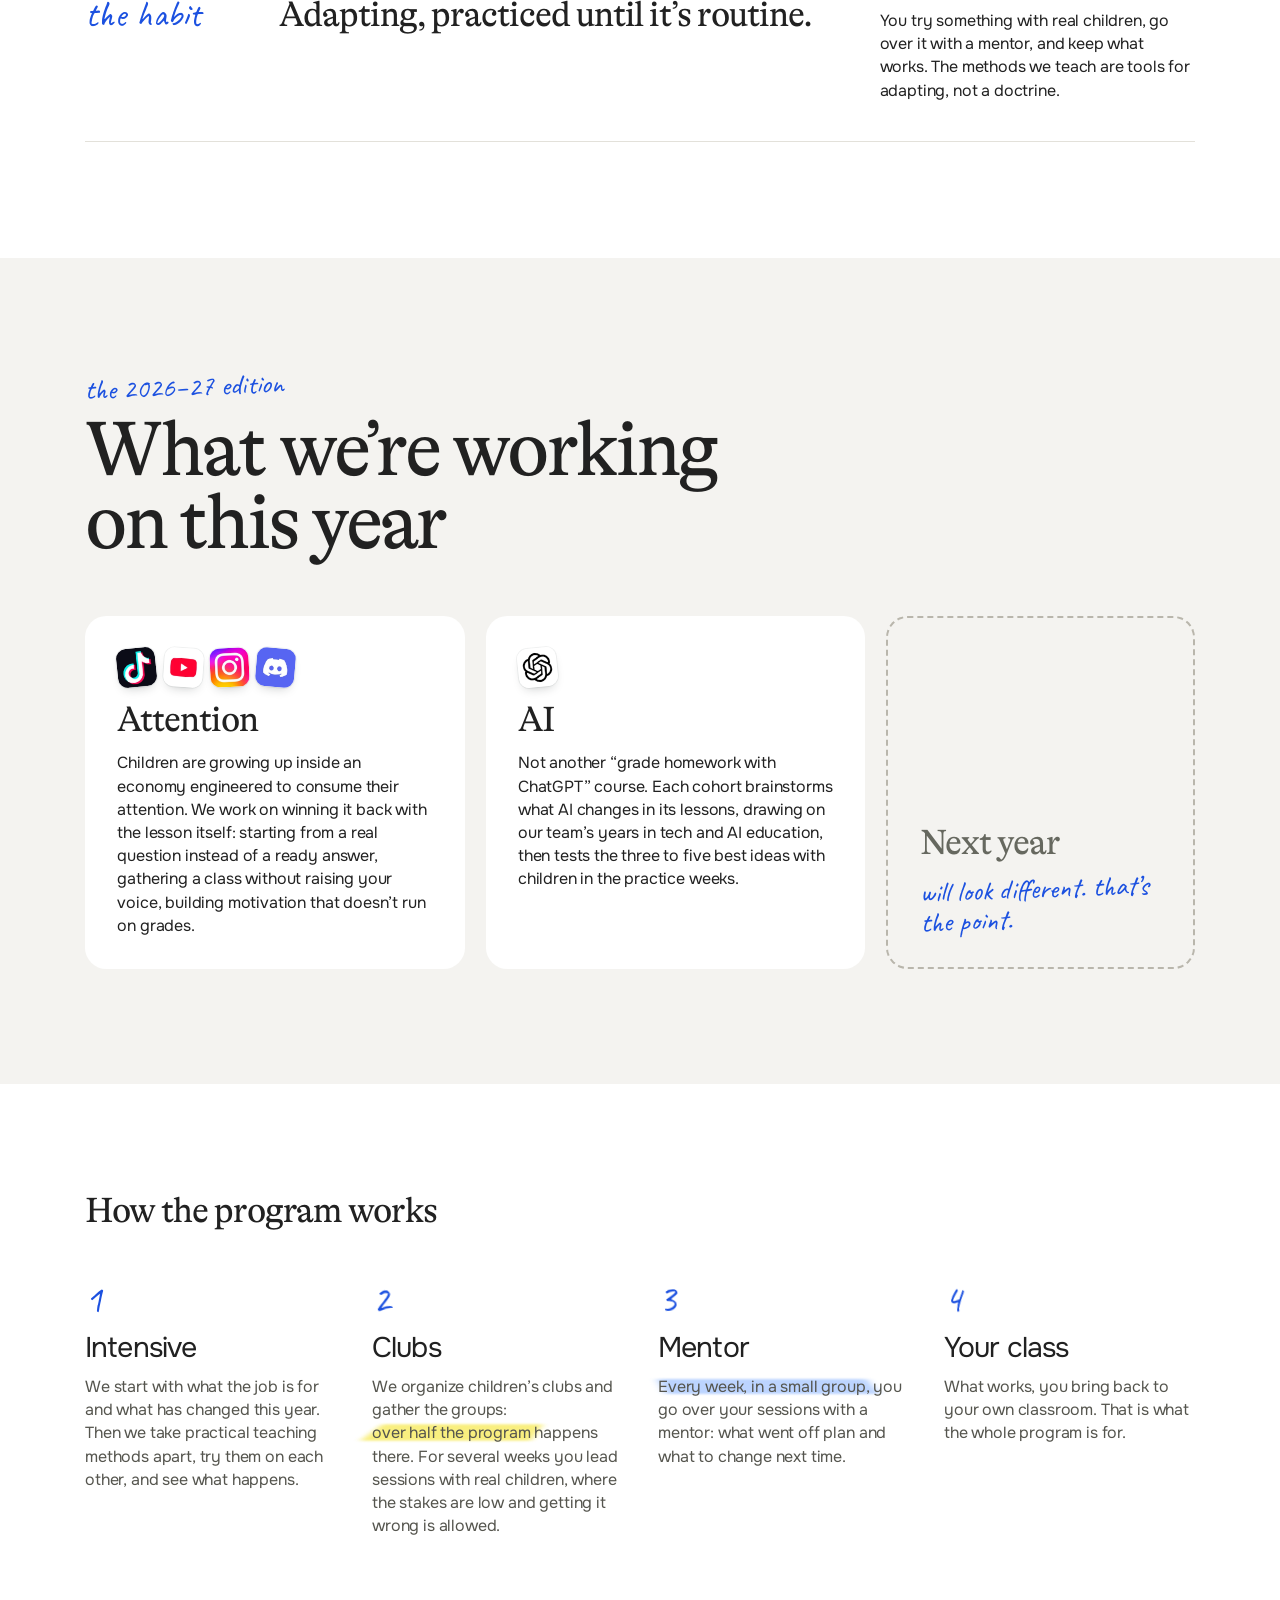
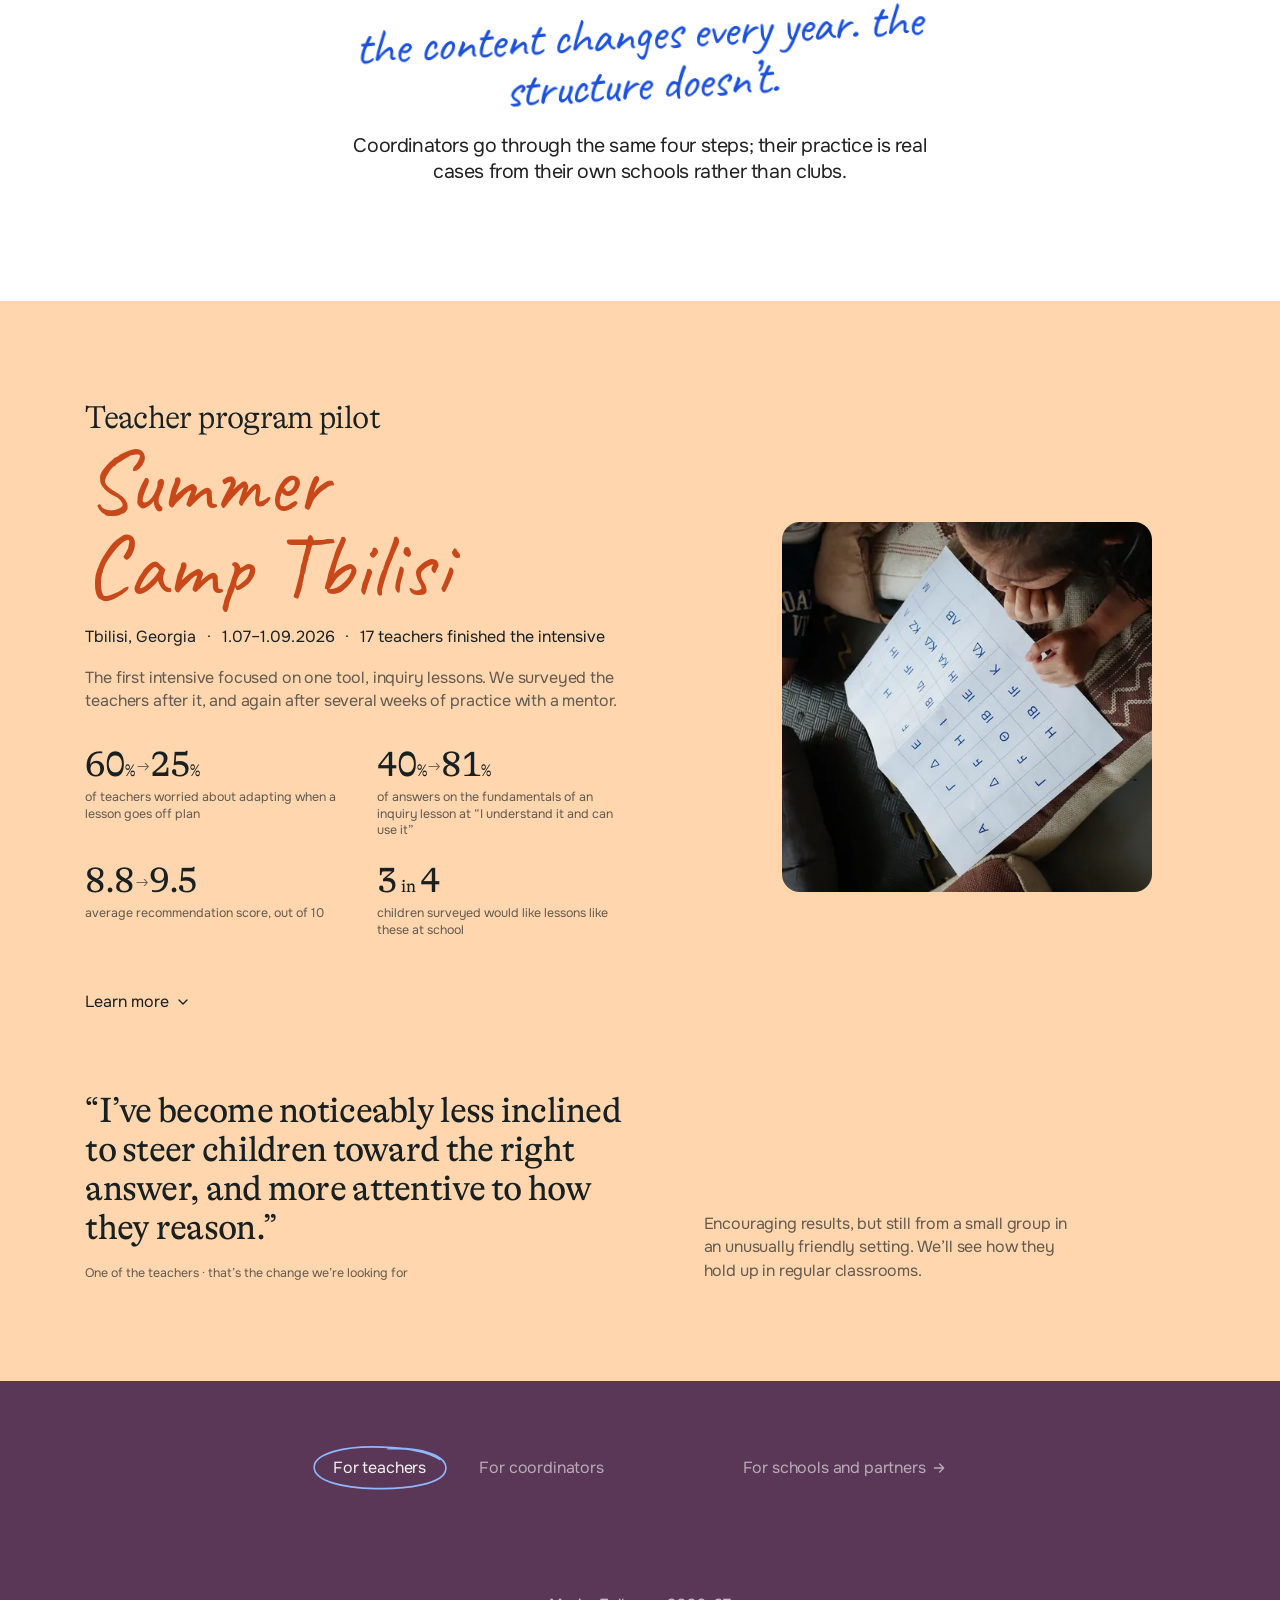
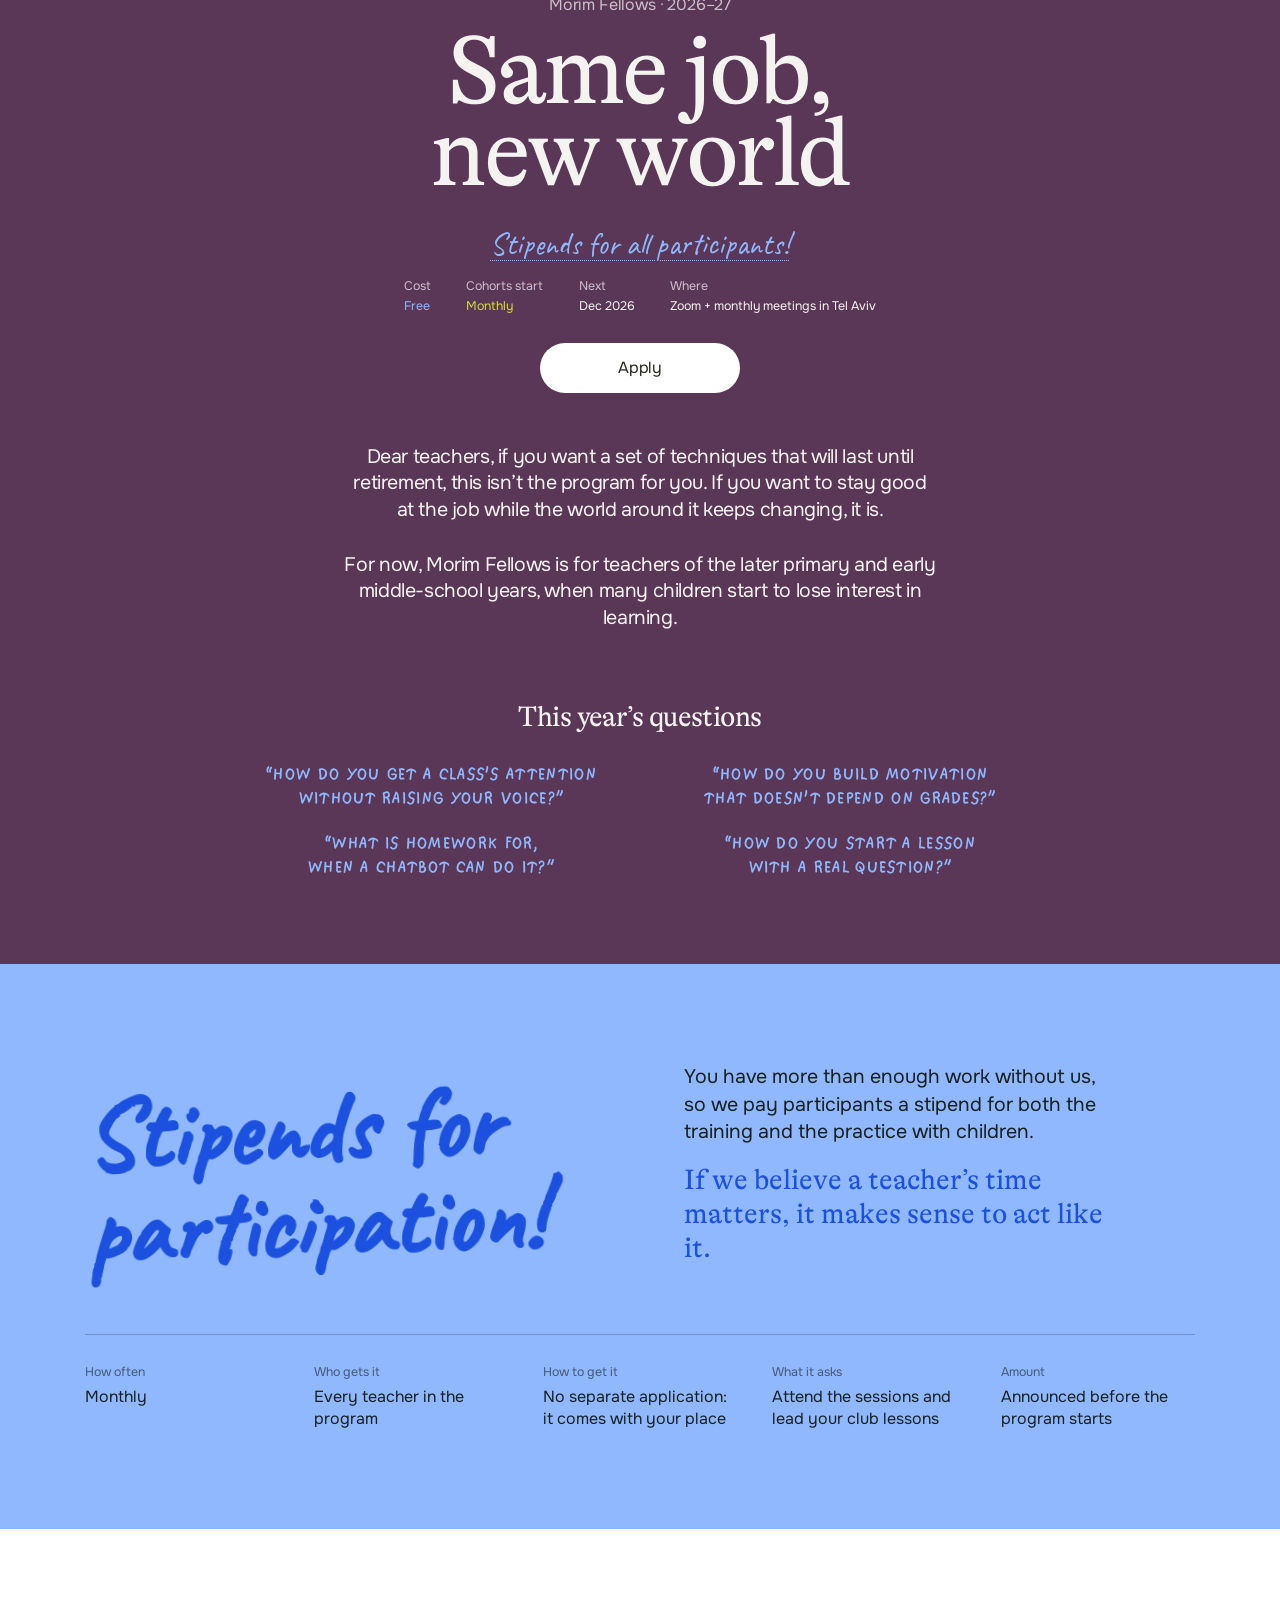
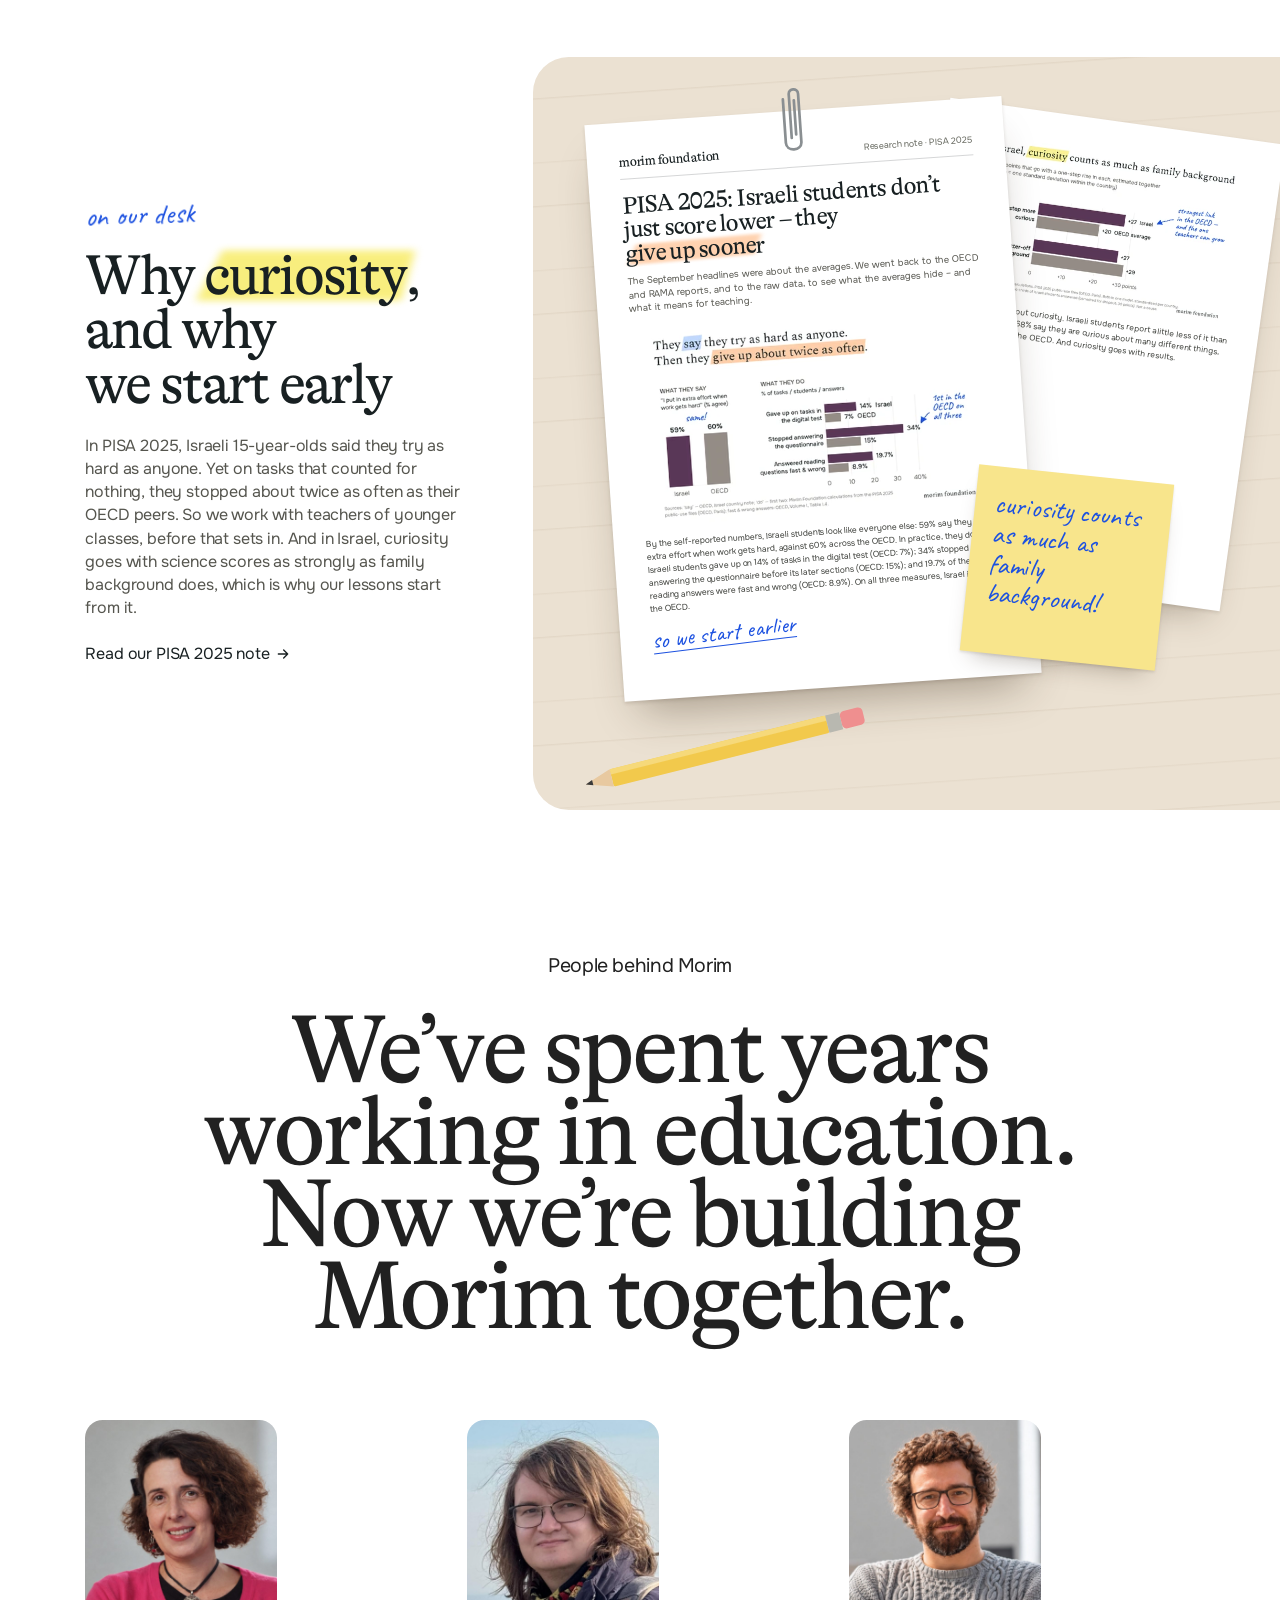
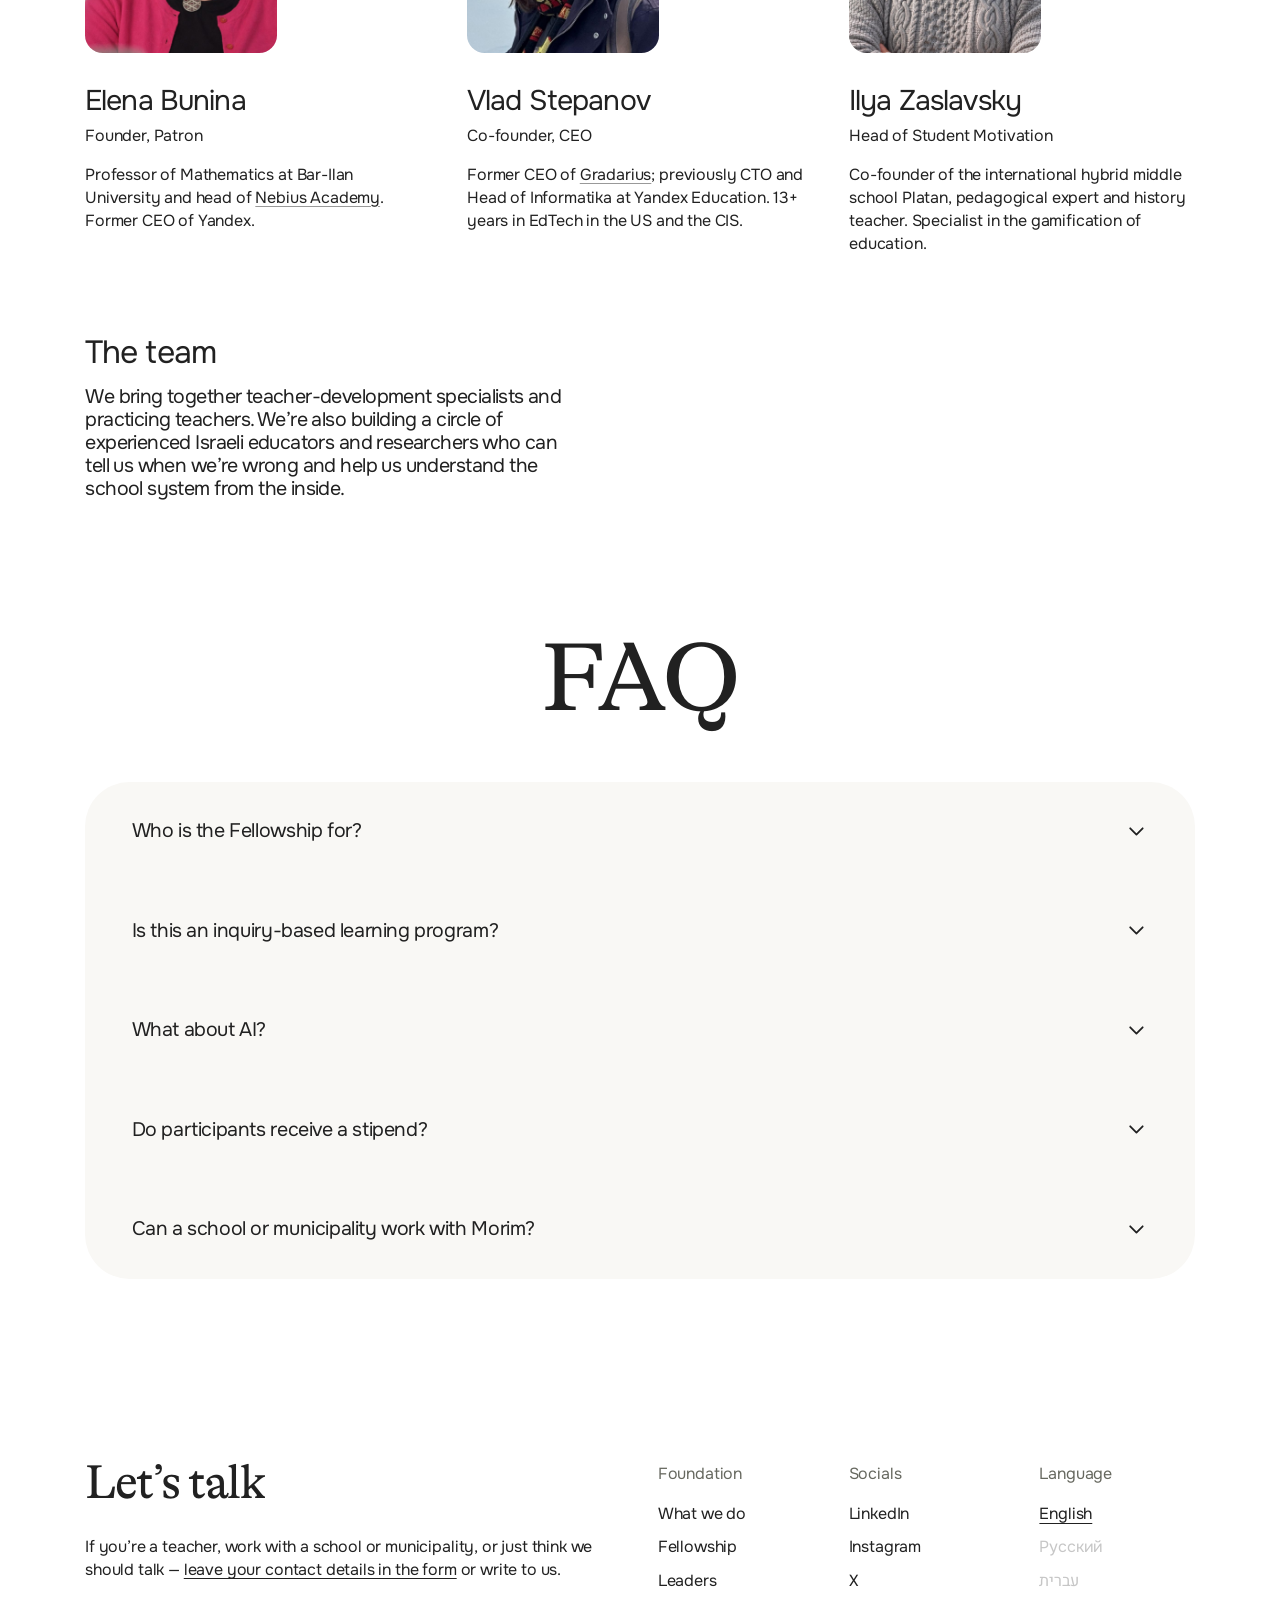
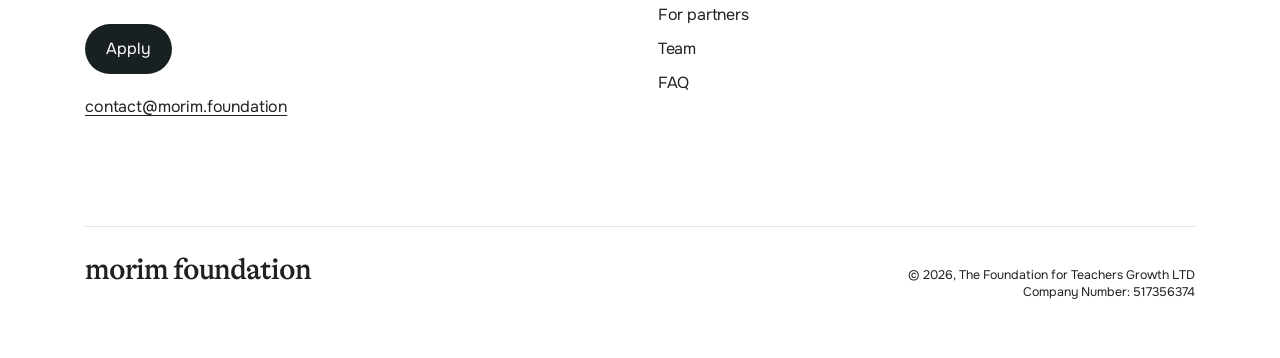
==== commit 1f0c21ad: "Desk: "Why curiosity, and why we start early" "Why before 15" read as slang. The title now says what" ====
--- a/index.html
+++ b/index.html
@@ -342,7 +342,7 @@
   <section class="desk" id="research" aria-labelledby="research-title">
     <div class="desk-copy">
       <p class="desk-kicker">on our desk</p>
-      <h2 class="desk-title" id="research-title">Why <mark>curiosity</mark>, and why before&nbsp;15</h2>
+      <h2 class="desk-title" id="research-title">Why <mark>curiosity</mark>, and why we start&nbsp;early</h2>
       <p class="desk-text">In PISA 2025, Israeli 15-year-olds said they try as hard as anyone. Yet on tasks that counted for nothing, they stopped about twice as often as their OECD peers. So we work with teachers of younger classes, before that sets in. And in Israel, curiosity goes with science scores as strongly as family background does, which is why our lessons start from it.</p>
       <a class="text-link desk-link" href="pisa-2025/"><span>Read our PISA 2025 note</span><svg class="promo-arrow" viewBox="0 0 24 24" aria-hidden="true" focusable="false"><path d="M5 12h14M13 6l6 6-6 6"/></svg></a>
     </div>
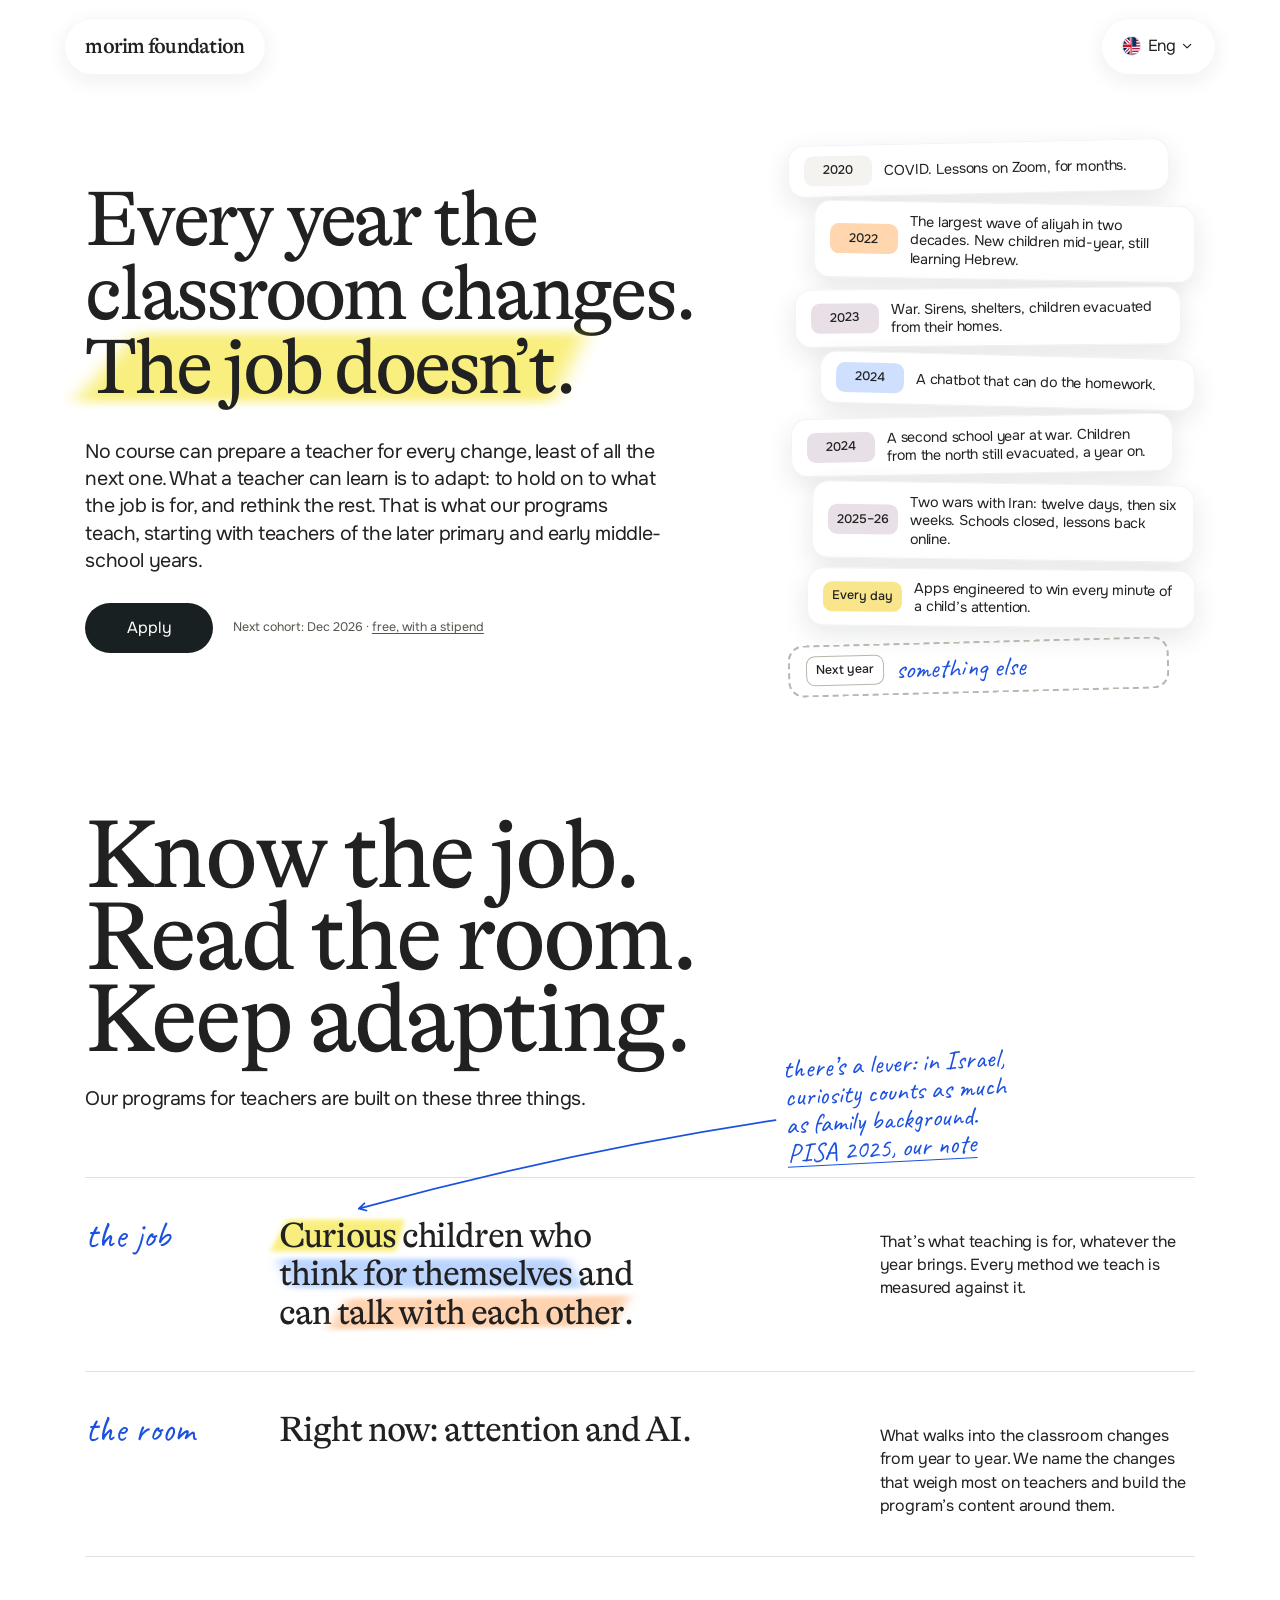
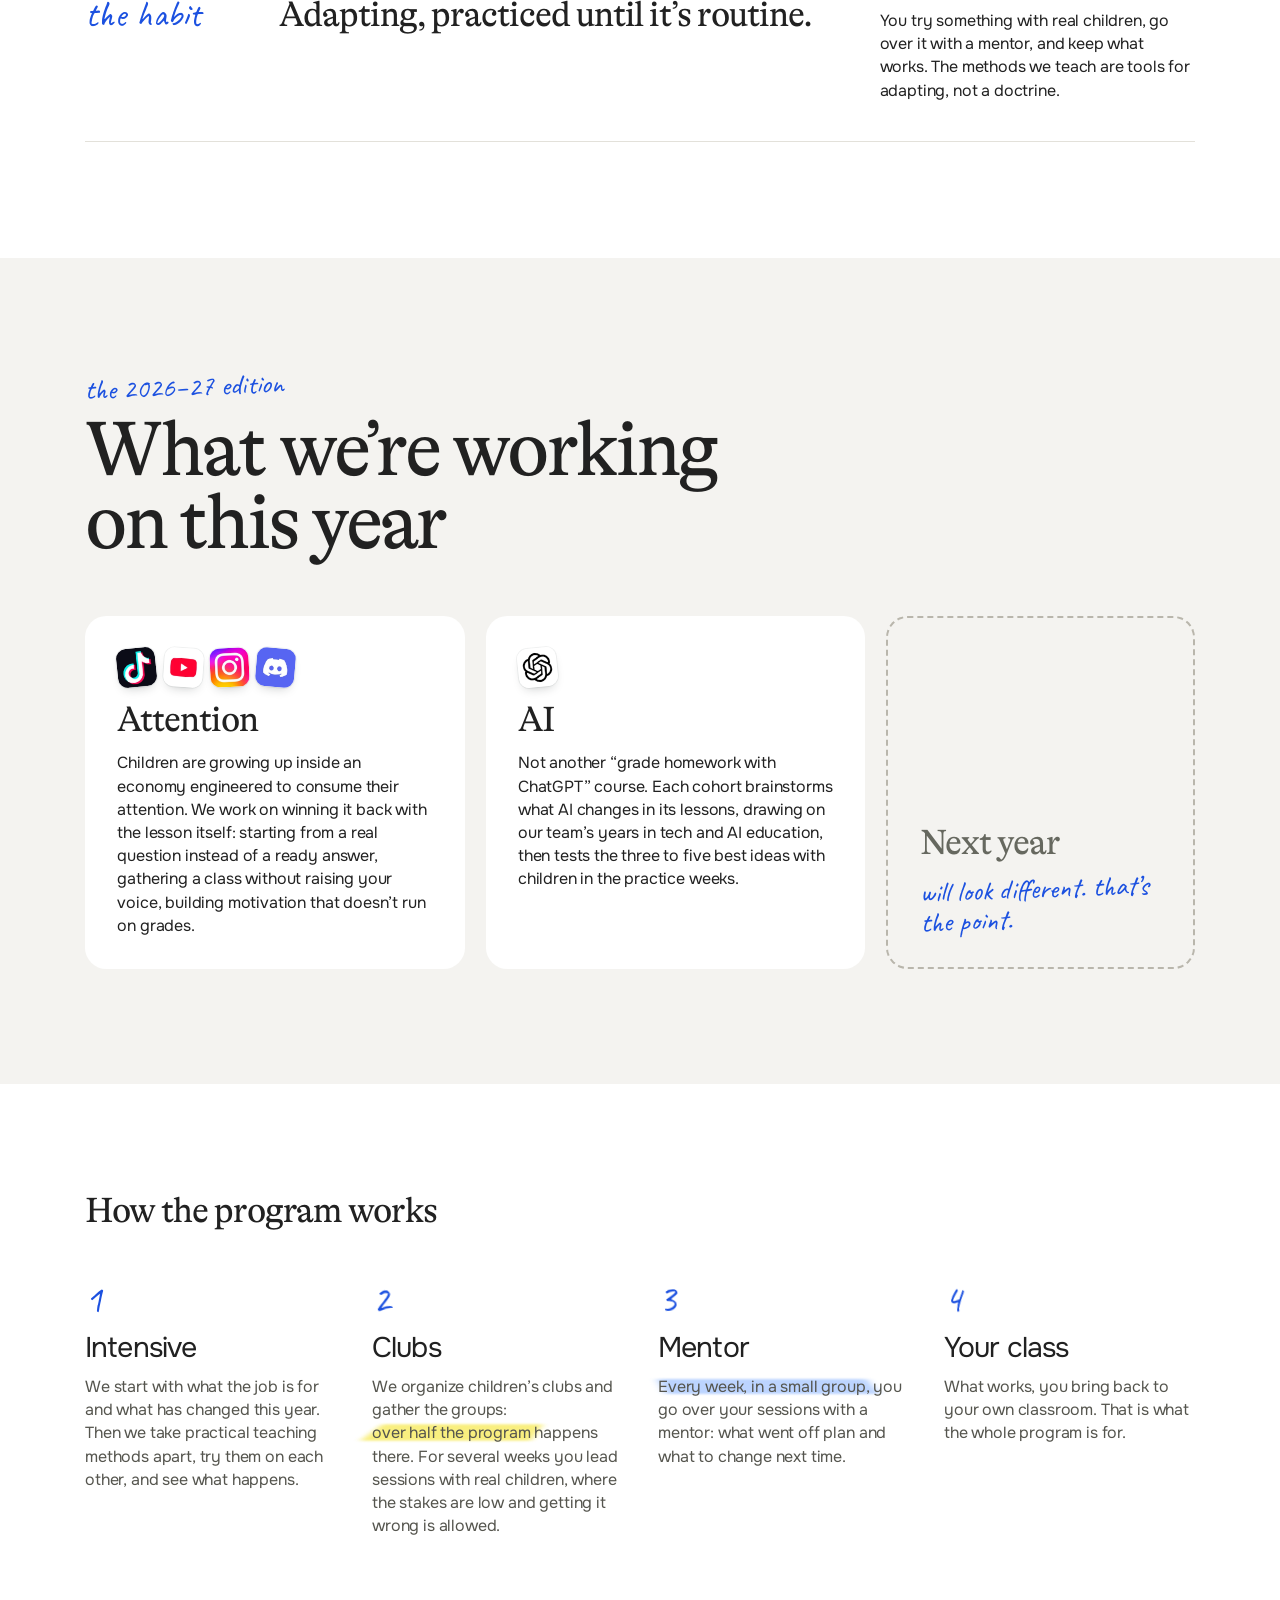
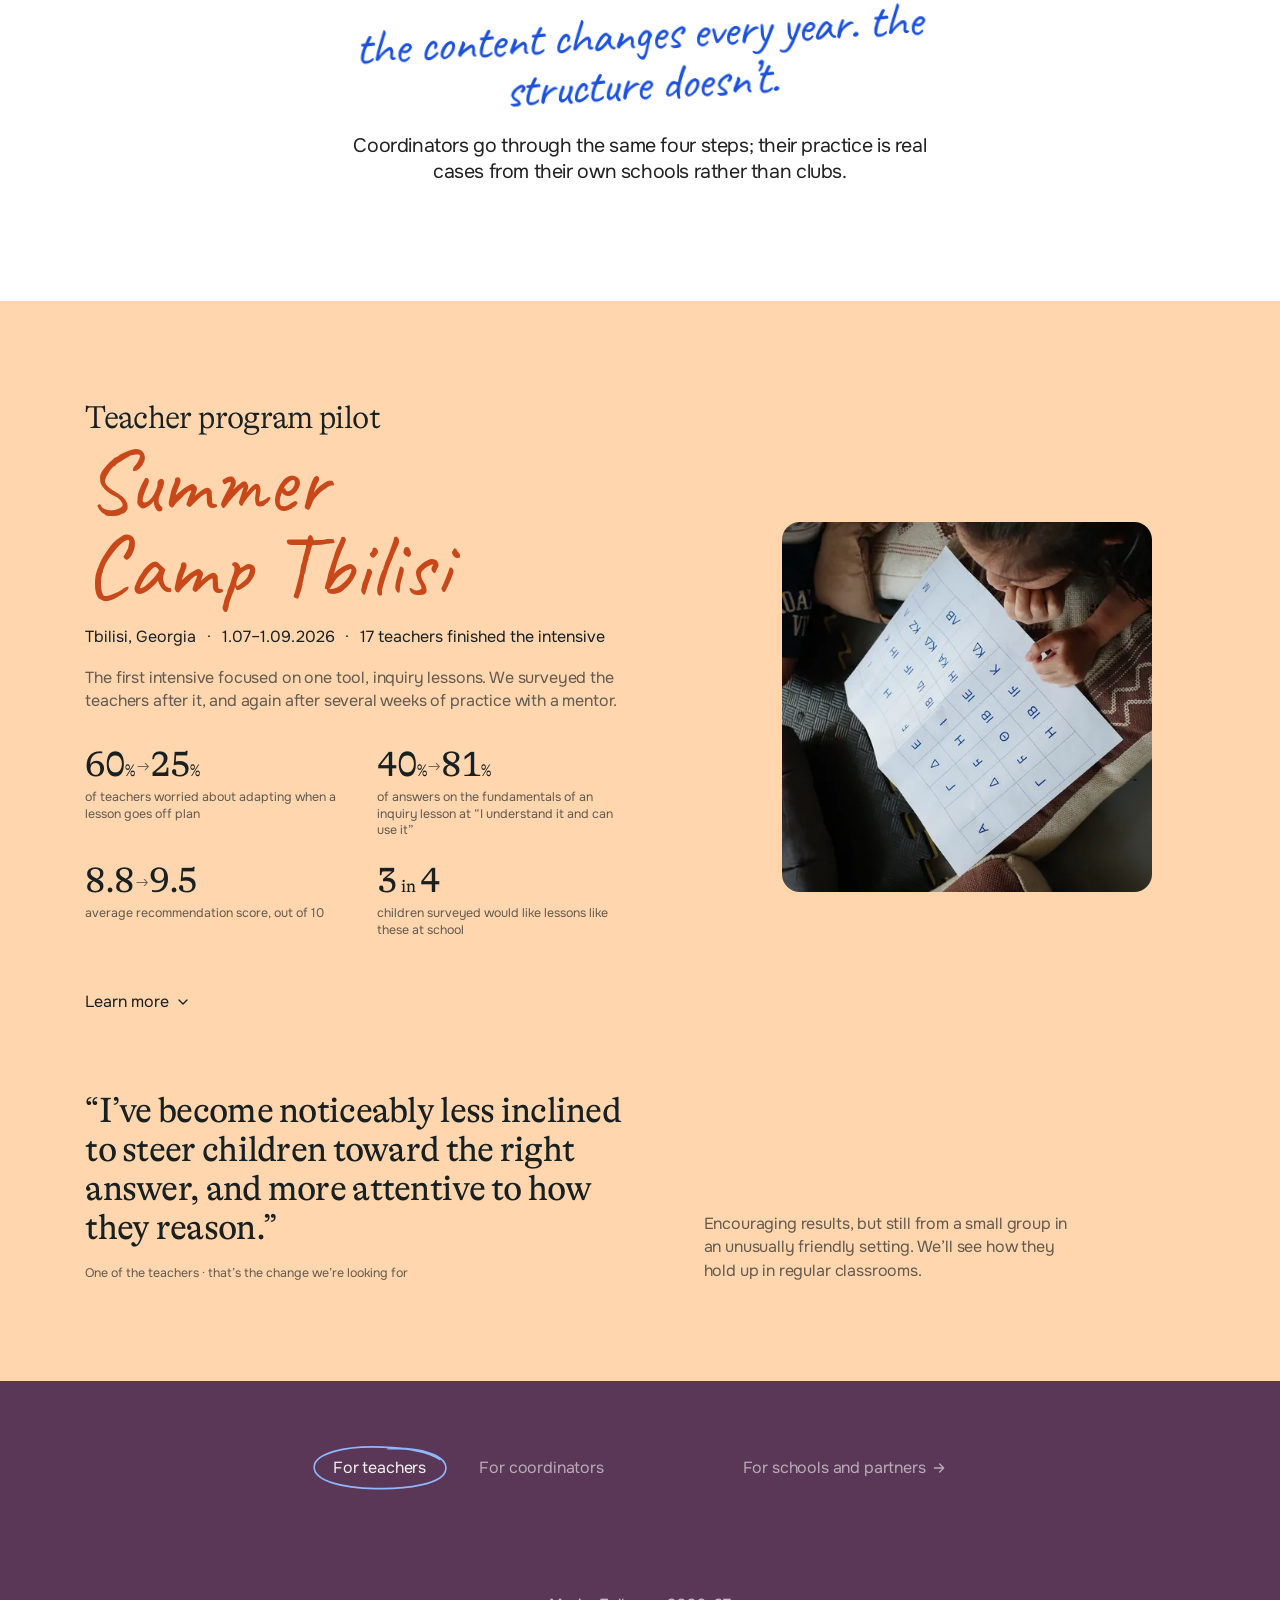
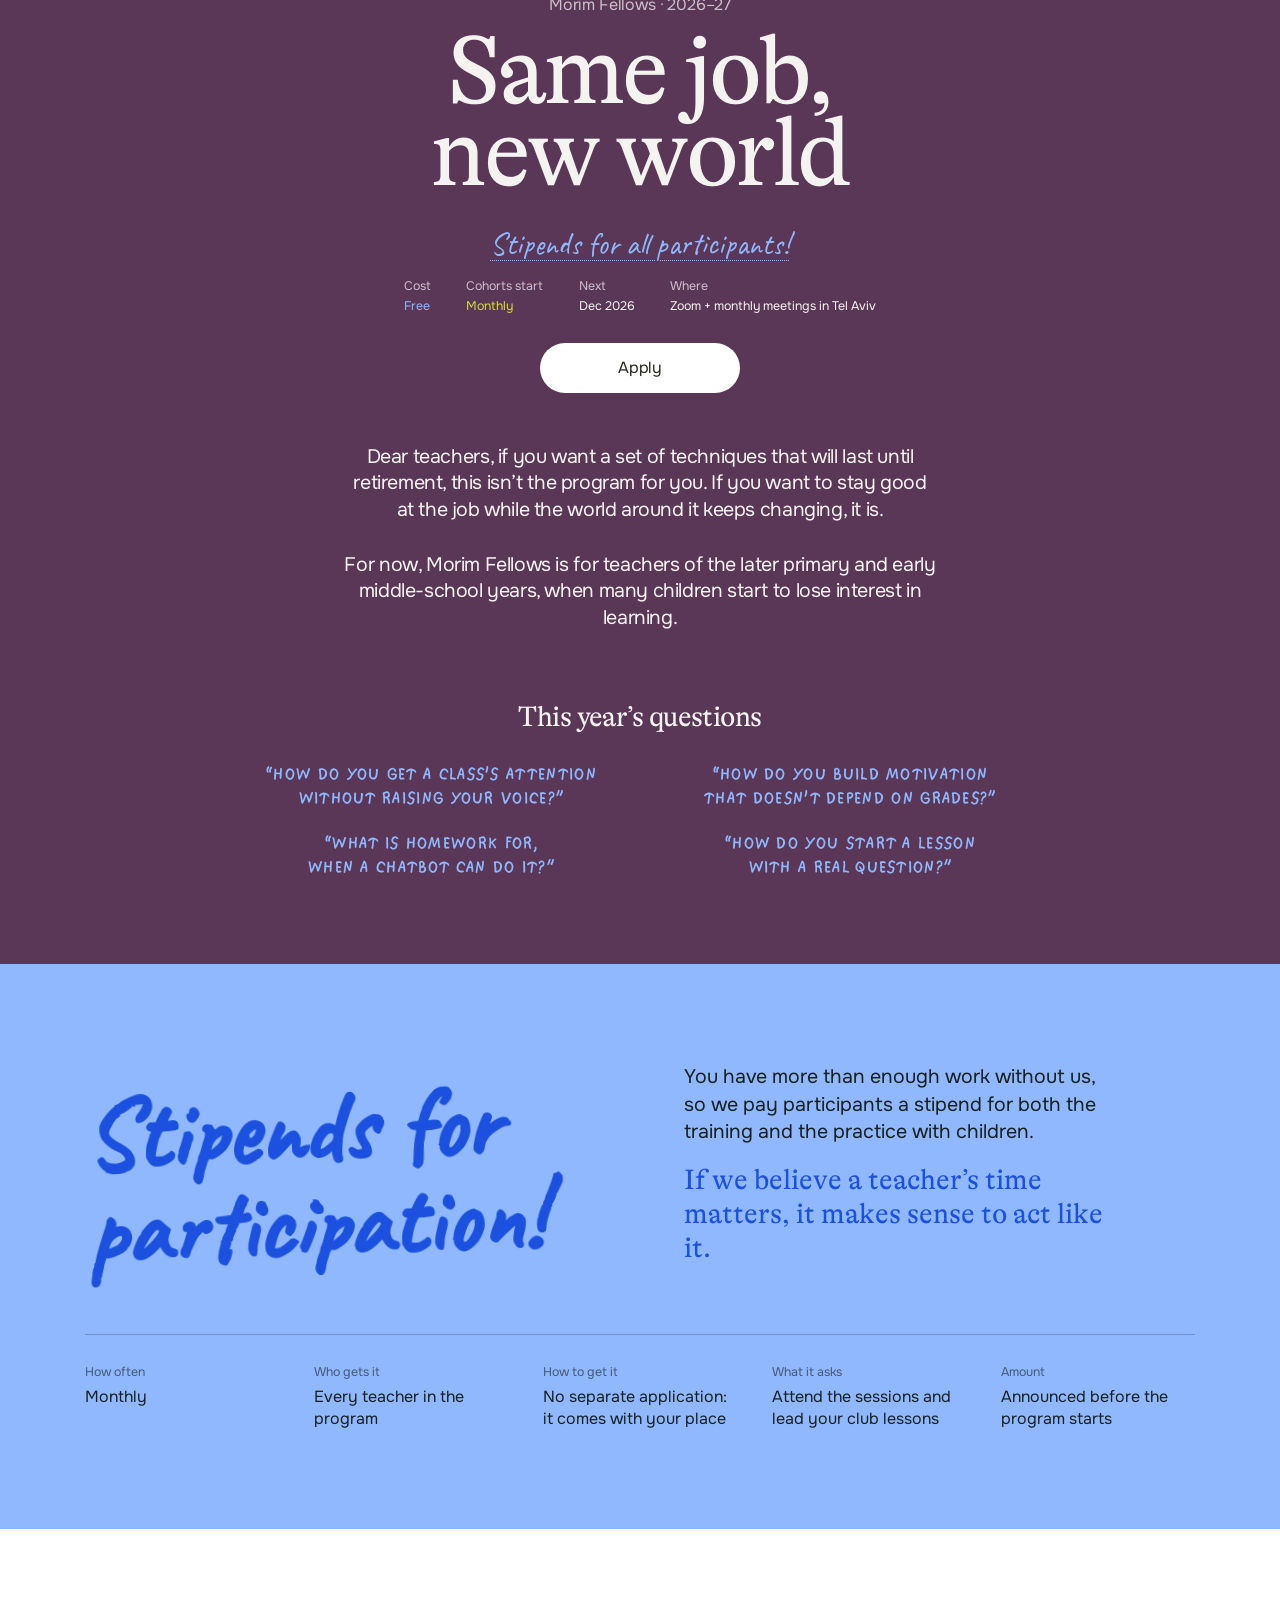
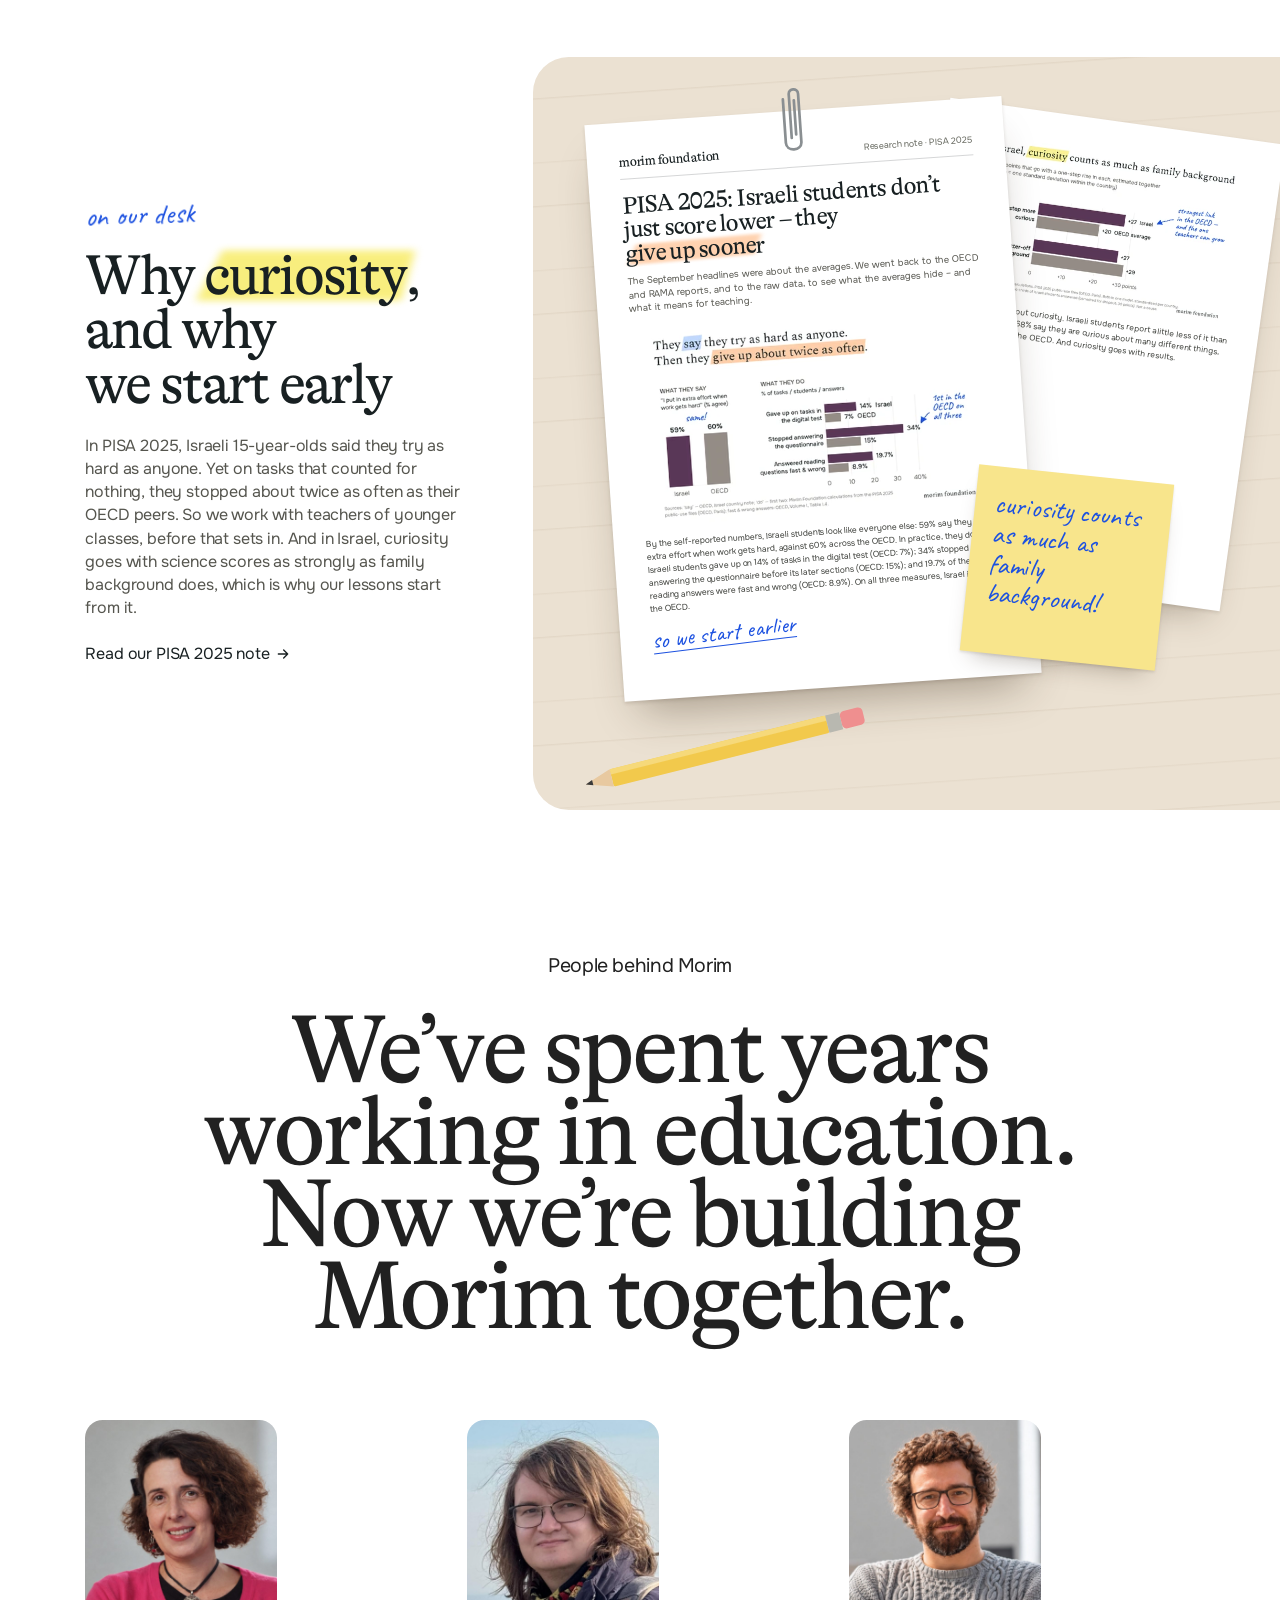
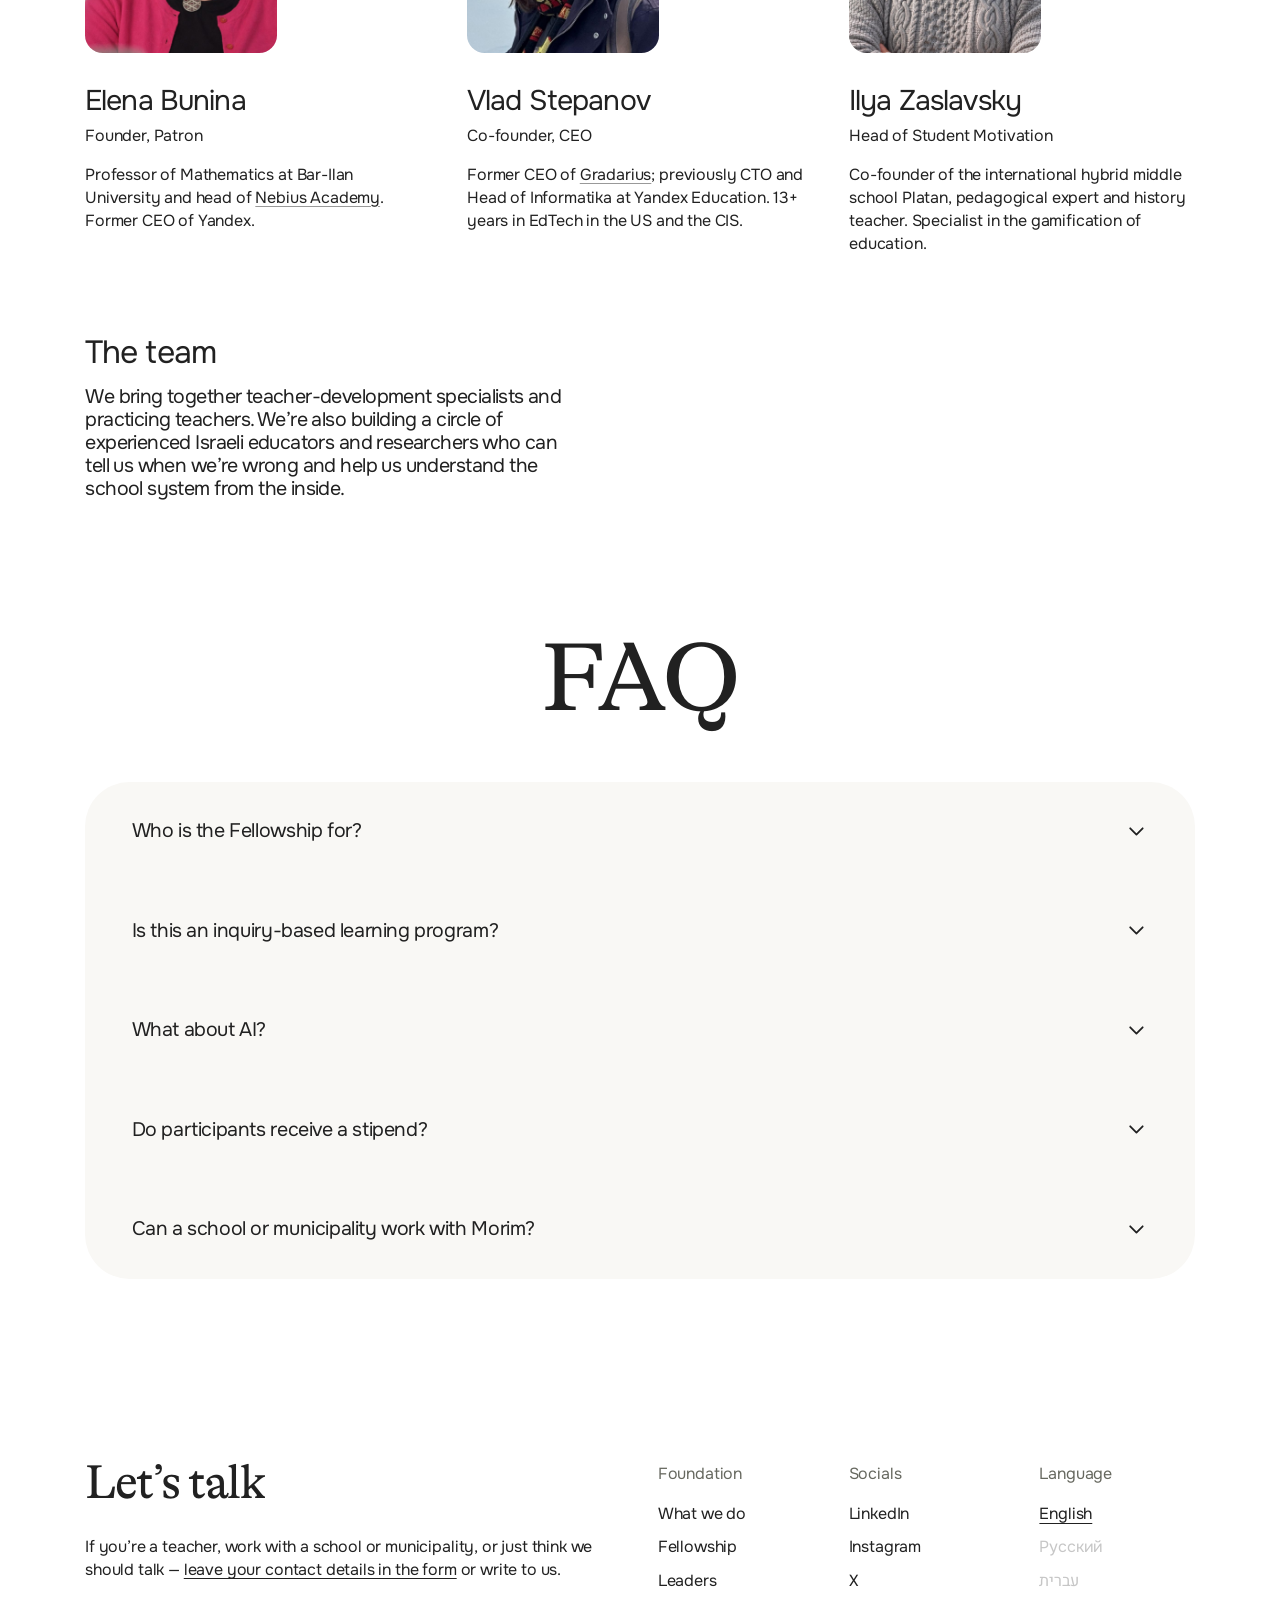
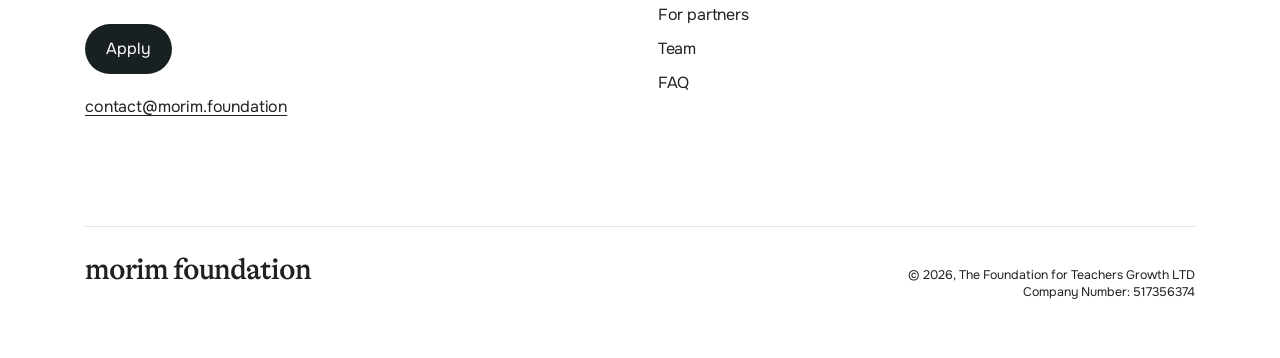
==== commit cb8057ac: "Hero: say which teachers the programs are for The page first named its audience in the teachers' pan" ====
--- a/index.html
+++ b/index.html
@@ -36,32 +36,32 @@
   <link rel="preload" href="assets/fonts/Onest-Variable-latin.woff2" as="font" type="font/woff2" crossorigin>
   <link rel="preload" href="assets/fonts/Caveat-Regular.woff2" as="font" type="font/woff2" crossorigin>
   <link rel="preload" href="assets/fonts/GTAlpina-Medium.woff2" as="font" type="font/woff2" crossorigin>
-  <link rel="modulepreload" href="js/main.js?v=94b7e6ab">
-  <link rel="modulepreload" href="js/lib/page-motion.js?v=94b7e6ab">
-  <link rel="modulepreload" href="js/lib/card-depth.js?v=94b7e6ab">
-  <link rel="modulepreload" href="js/lib/floating-apply.js?v=94b7e6ab">
-  <link rel="modulepreload" href="js/header.js?v=94b7e6ab">
-  <link rel="modulepreload" href="js/dialog.js?v=94b7e6ab">
-  <link rel="modulepreload" href="js/mobile-menu.js?v=94b7e6ab">
-  <link rel="modulepreload" href="js/disclosure.js?v=94b7e6ab">
-  <link rel="modulepreload" href="js/program-motion.js?v=94b7e6ab">
-  <link rel="modulepreload" href="js/programs.js?v=94b7e6ab">
-  <link rel="modulepreload" href="js/lang.js?v=94b7e6ab">
-  <link rel="modulepreload" href="js/nav-menu.js?v=94b7e6ab">
-  <link rel="modulepreload" href="js/scroll-hint.js?v=94b7e6ab">
-  <link rel="modulepreload" href="js/audiences.js?v=94b7e6ab">
-  <link rel="modulepreload" href="js/hand-a.js?v=94b7e6ab">
-  <link rel="modulepreload" href="js/margin-note.js?v=94b7e6ab">
-  <link rel="modulepreload" href="js/tabs.js?v=94b7e6ab">
-  <link rel="stylesheet" href="css/base.css?v=94b7e6ab">
-  <link rel="stylesheet" href="css/sections.css?v=94b7e6ab">
-  <link rel="stylesheet" href="css/motion.css?v=94b7e6ab">
-  <link rel="stylesheet" href="css/mobile.css?v=94b7e6ab">
-  <link rel="stylesheet" href="css/header.css?v=94b7e6ab">
-  <link rel="stylesheet" href="css/hero.css?v=94b7e6ab">
-  <link rel="stylesheet" href="css/widgets.css?v=94b7e6ab">
-  <link rel="stylesheet" href="css/type.css?v=94b7e6ab">
-  <script src="js/page-slide.js?v=94b7e6ab"></script>
+  <link rel="modulepreload" href="js/main.js?v=e9e9f3c6">
+  <link rel="modulepreload" href="js/lib/page-motion.js?v=e9e9f3c6">
+  <link rel="modulepreload" href="js/lib/card-depth.js?v=e9e9f3c6">
+  <link rel="modulepreload" href="js/lib/floating-apply.js?v=e9e9f3c6">
+  <link rel="modulepreload" href="js/header.js?v=e9e9f3c6">
+  <link rel="modulepreload" href="js/dialog.js?v=e9e9f3c6">
+  <link rel="modulepreload" href="js/mobile-menu.js?v=e9e9f3c6">
+  <link rel="modulepreload" href="js/disclosure.js?v=e9e9f3c6">
+  <link rel="modulepreload" href="js/program-motion.js?v=e9e9f3c6">
+  <link rel="modulepreload" href="js/programs.js?v=e9e9f3c6">
+  <link rel="modulepreload" href="js/lang.js?v=e9e9f3c6">
+  <link rel="modulepreload" href="js/nav-menu.js?v=e9e9f3c6">
+  <link rel="modulepreload" href="js/scroll-hint.js?v=e9e9f3c6">
+  <link rel="modulepreload" href="js/audiences.js?v=e9e9f3c6">
+  <link rel="modulepreload" href="js/hand-a.js?v=e9e9f3c6">
+  <link rel="modulepreload" href="js/margin-note.js?v=e9e9f3c6">
+  <link rel="modulepreload" href="js/tabs.js?v=e9e9f3c6">
+  <link rel="stylesheet" href="css/base.css?v=e9e9f3c6">
+  <link rel="stylesheet" href="css/sections.css?v=e9e9f3c6">
+  <link rel="stylesheet" href="css/motion.css?v=e9e9f3c6">
+  <link rel="stylesheet" href="css/mobile.css?v=e9e9f3c6">
+  <link rel="stylesheet" href="css/header.css?v=e9e9f3c6">
+  <link rel="stylesheet" href="css/hero.css?v=e9e9f3c6">
+  <link rel="stylesheet" href="css/widgets.css?v=e9e9f3c6">
+  <link rel="stylesheet" href="css/type.css?v=e9e9f3c6">
+  <script src="js/page-slide.js?v=e9e9f3c6"></script>
   <noscript><style>.side-panel{position:static;display:block;inline-size:auto;block-size:auto;max-block-size:none;overflow:visible;box-shadow:none;margin-block-start:1rem}.side-panel-close,[data-dialog]{display:none}</style></noscript>
 </head>
 <body>
@@ -92,7 +92,7 @@
   <section class="hero hero-years-layout" aria-labelledby="hero-title">
     <div class="hero-copy">
       <h1 id="hero-title">Every year the classroom changes. <mark>The job doesn’t.</mark></h1>
-      <p class="hero-lead">No course can prepare a teacher for every change, least of all the next one. What a teacher can learn is to adapt: to hold on to what the job is for, and rethink the rest. That is what our programs teach.</p>
+      <p class="hero-lead">No course can prepare a teacher for every change, least of all the next one. What a teacher can learn is to adapt: to hold on to what the job is for, and rethink the rest. That is what our programs teach, starting with teachers of the later primary and early middle-school years.</p>
       <p class="hero-actions">
         <a class="button hero-apply" href="https://survey.morim.foundation/s/join-v1?src=landing&lang=en" data-apply>Apply</a>
         <span class="hero-next">Next cohort: Dec 2026 · <a href="#scholarship">free, with a stipend</a></span>
@@ -500,6 +500,6 @@
 </dialog>
 
 
-<script type="module" src="js/main.js?v=94b7e6ab"></script>
+<script type="module" src="js/main.js?v=e9e9f3c6"></script>
 </body>
 </html>
--- a/css/hero.css
+++ b/css/hero.css
@@ -40,6 +40,8 @@
   font-size: var(--t-lead);
   line-height: 1.4;
   letter-spacing: -0.02em;
+  /* No last line of one word. */
+  text-wrap: pretty;
 }
 .hero-actions {
   display: flex;
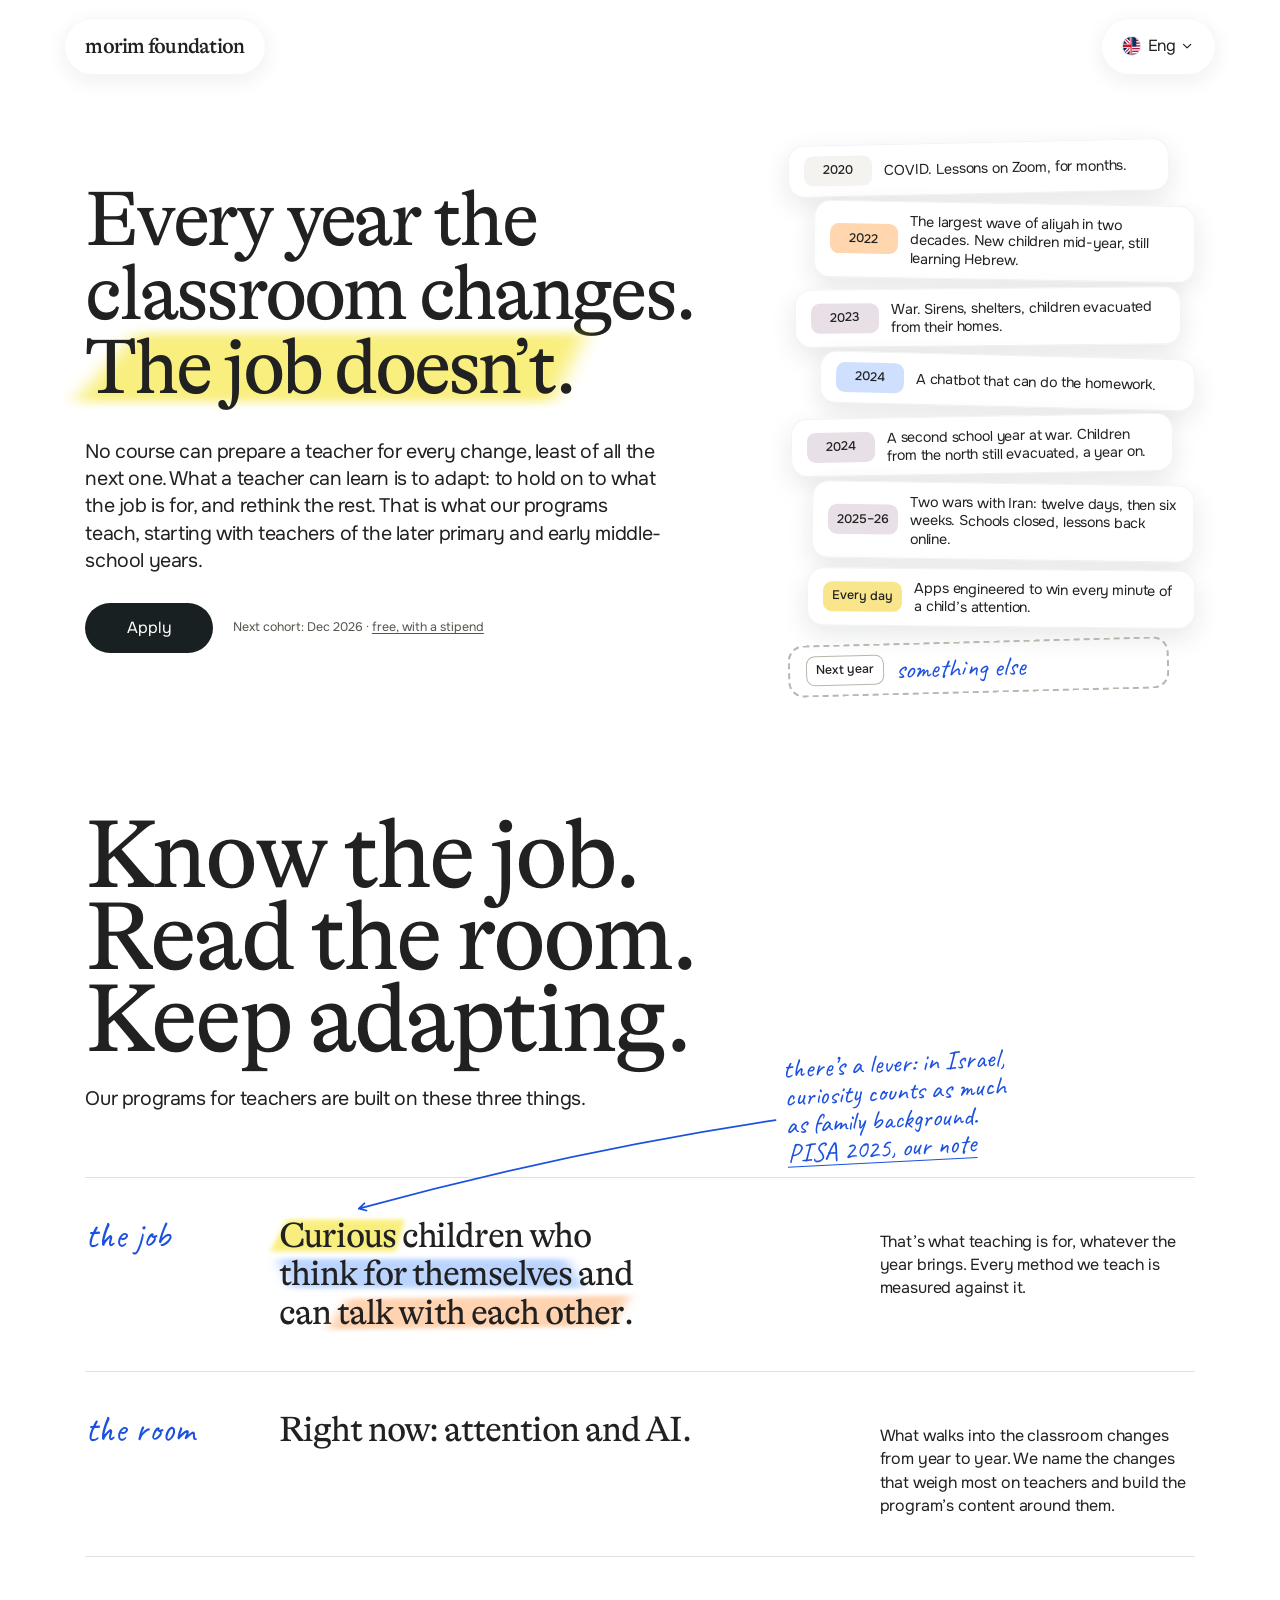
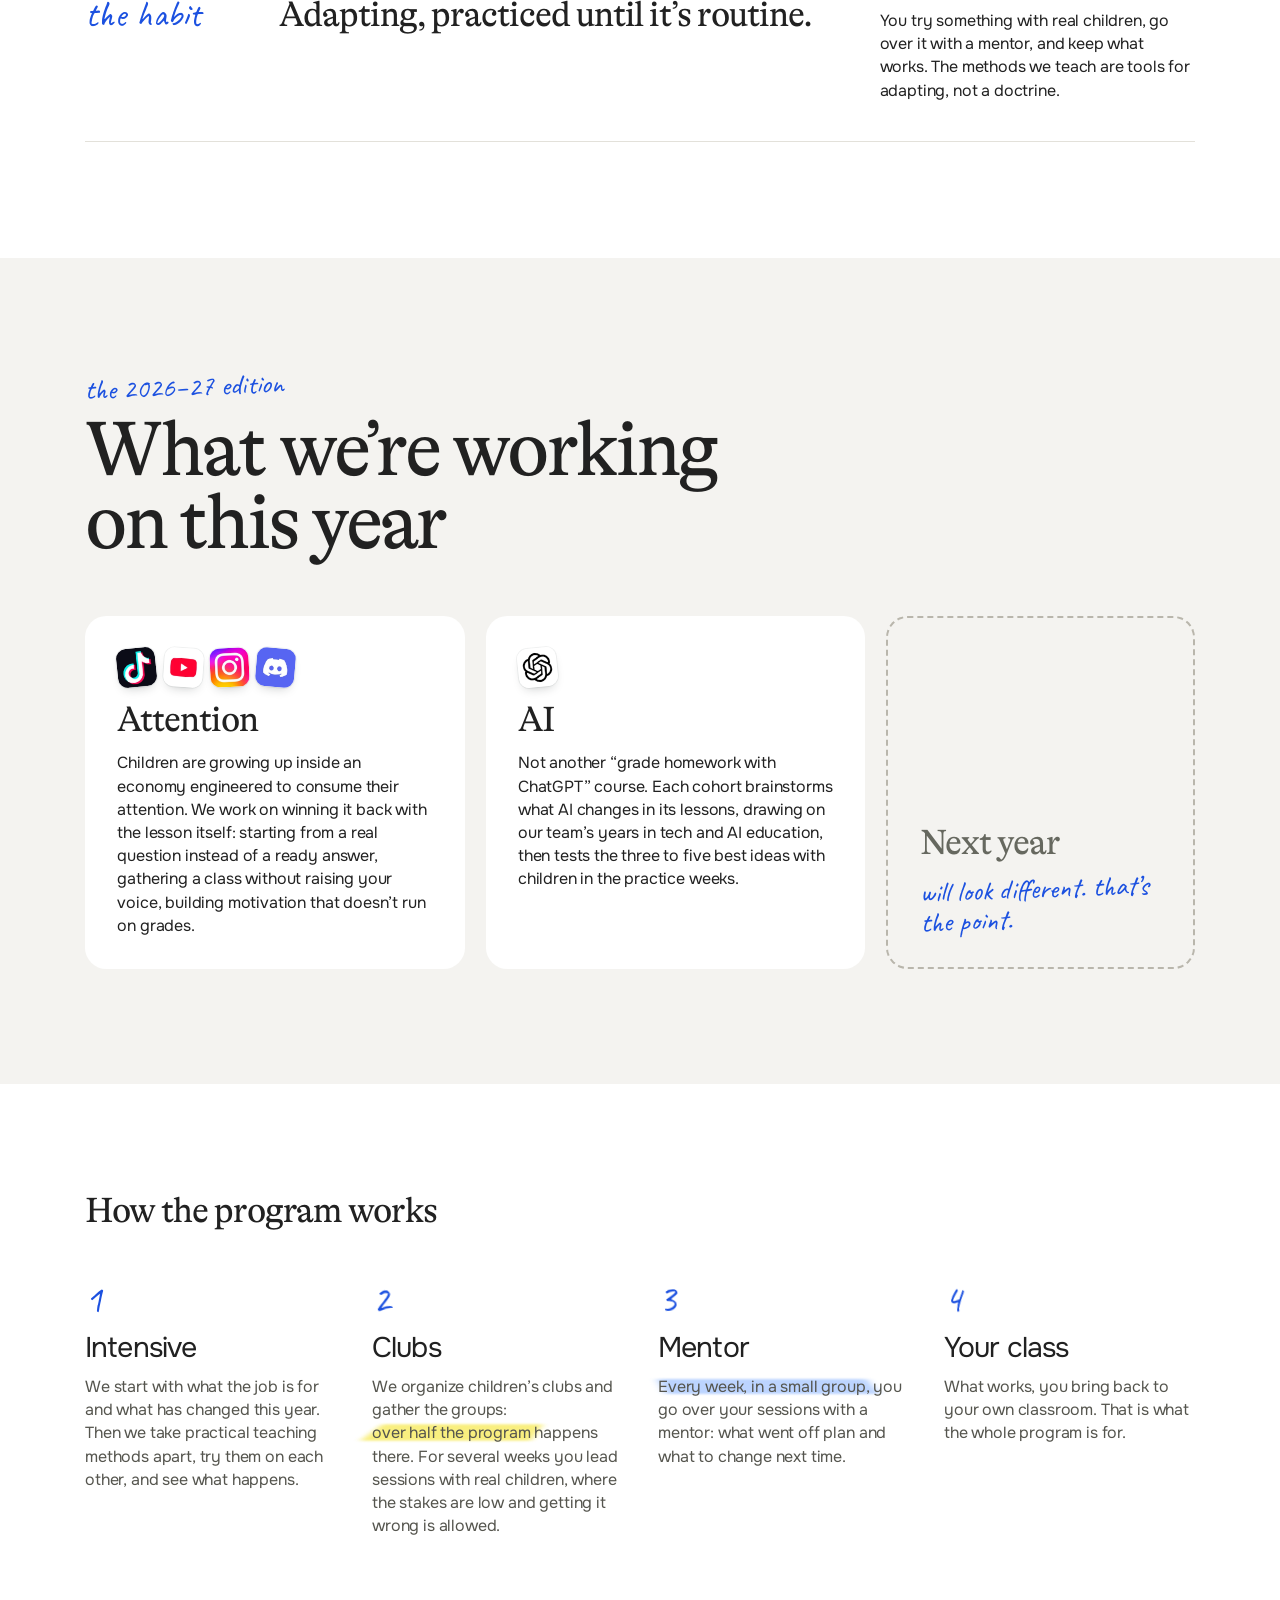
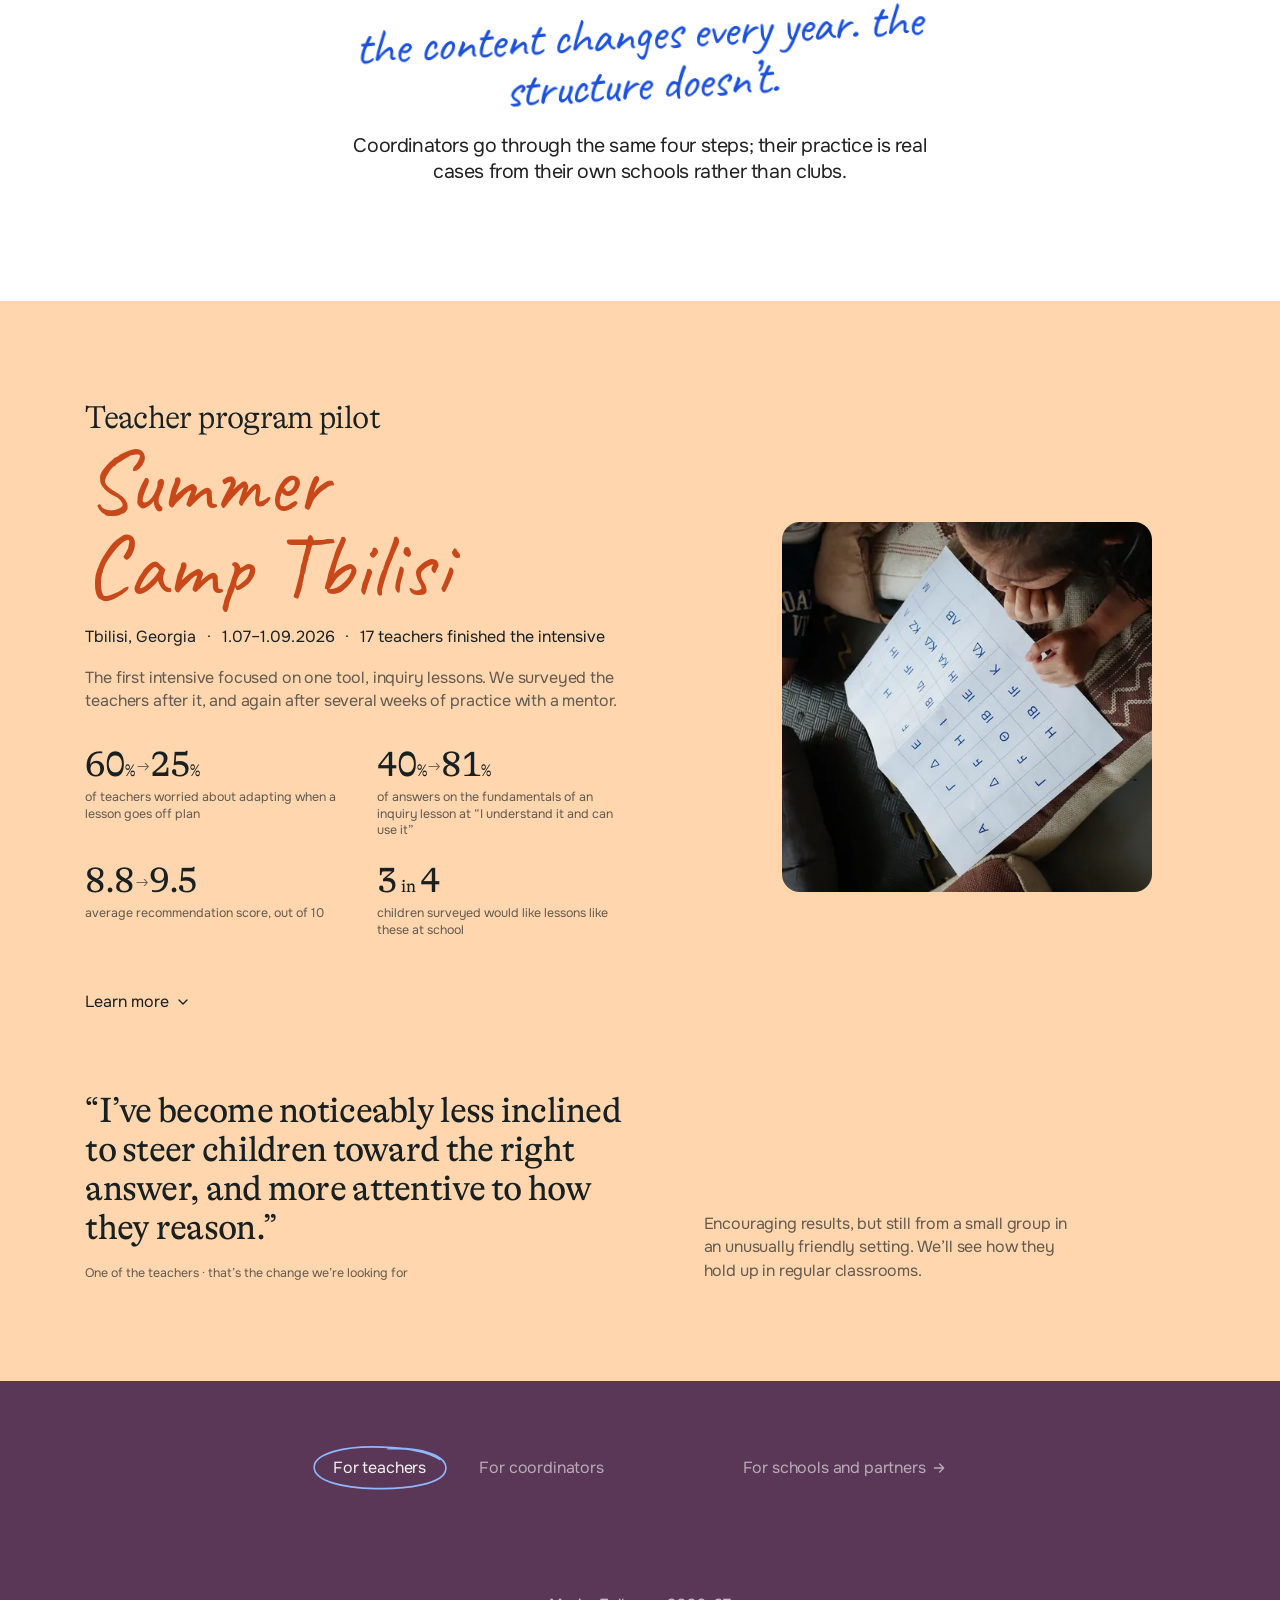
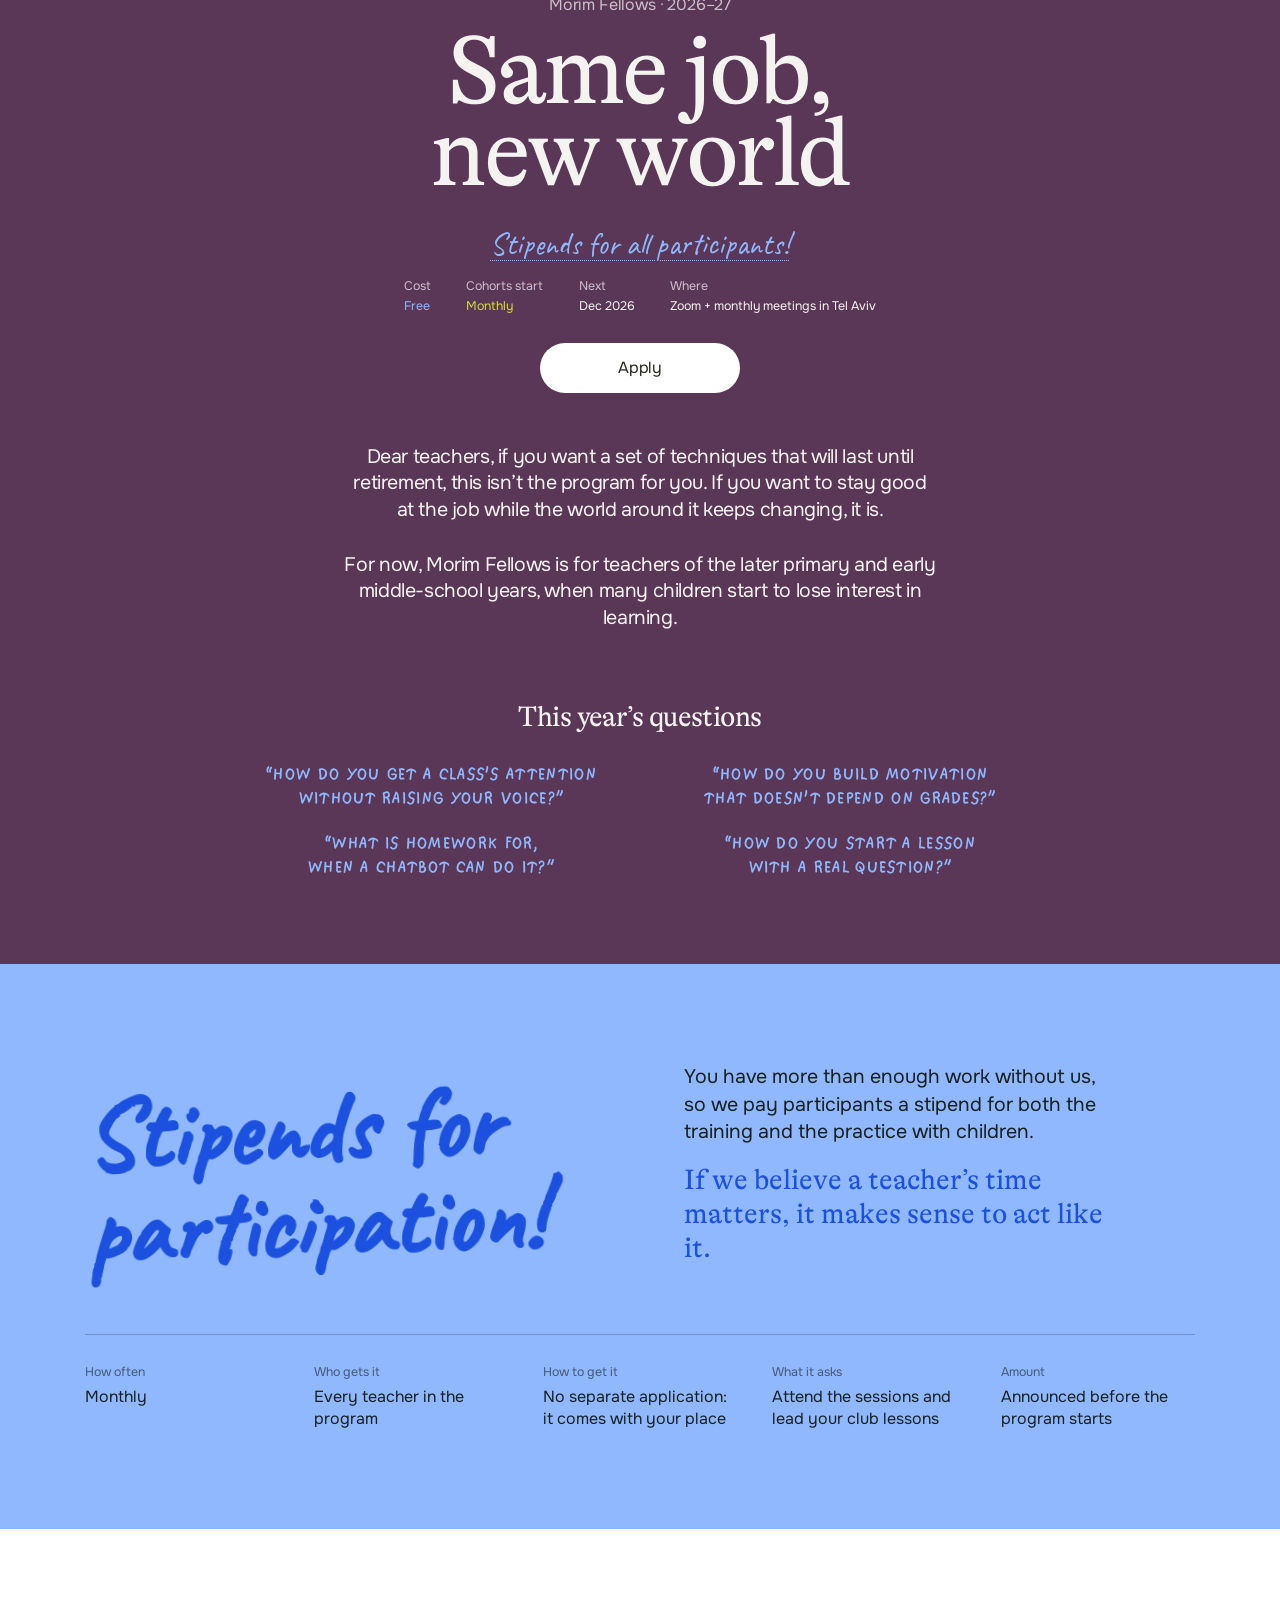
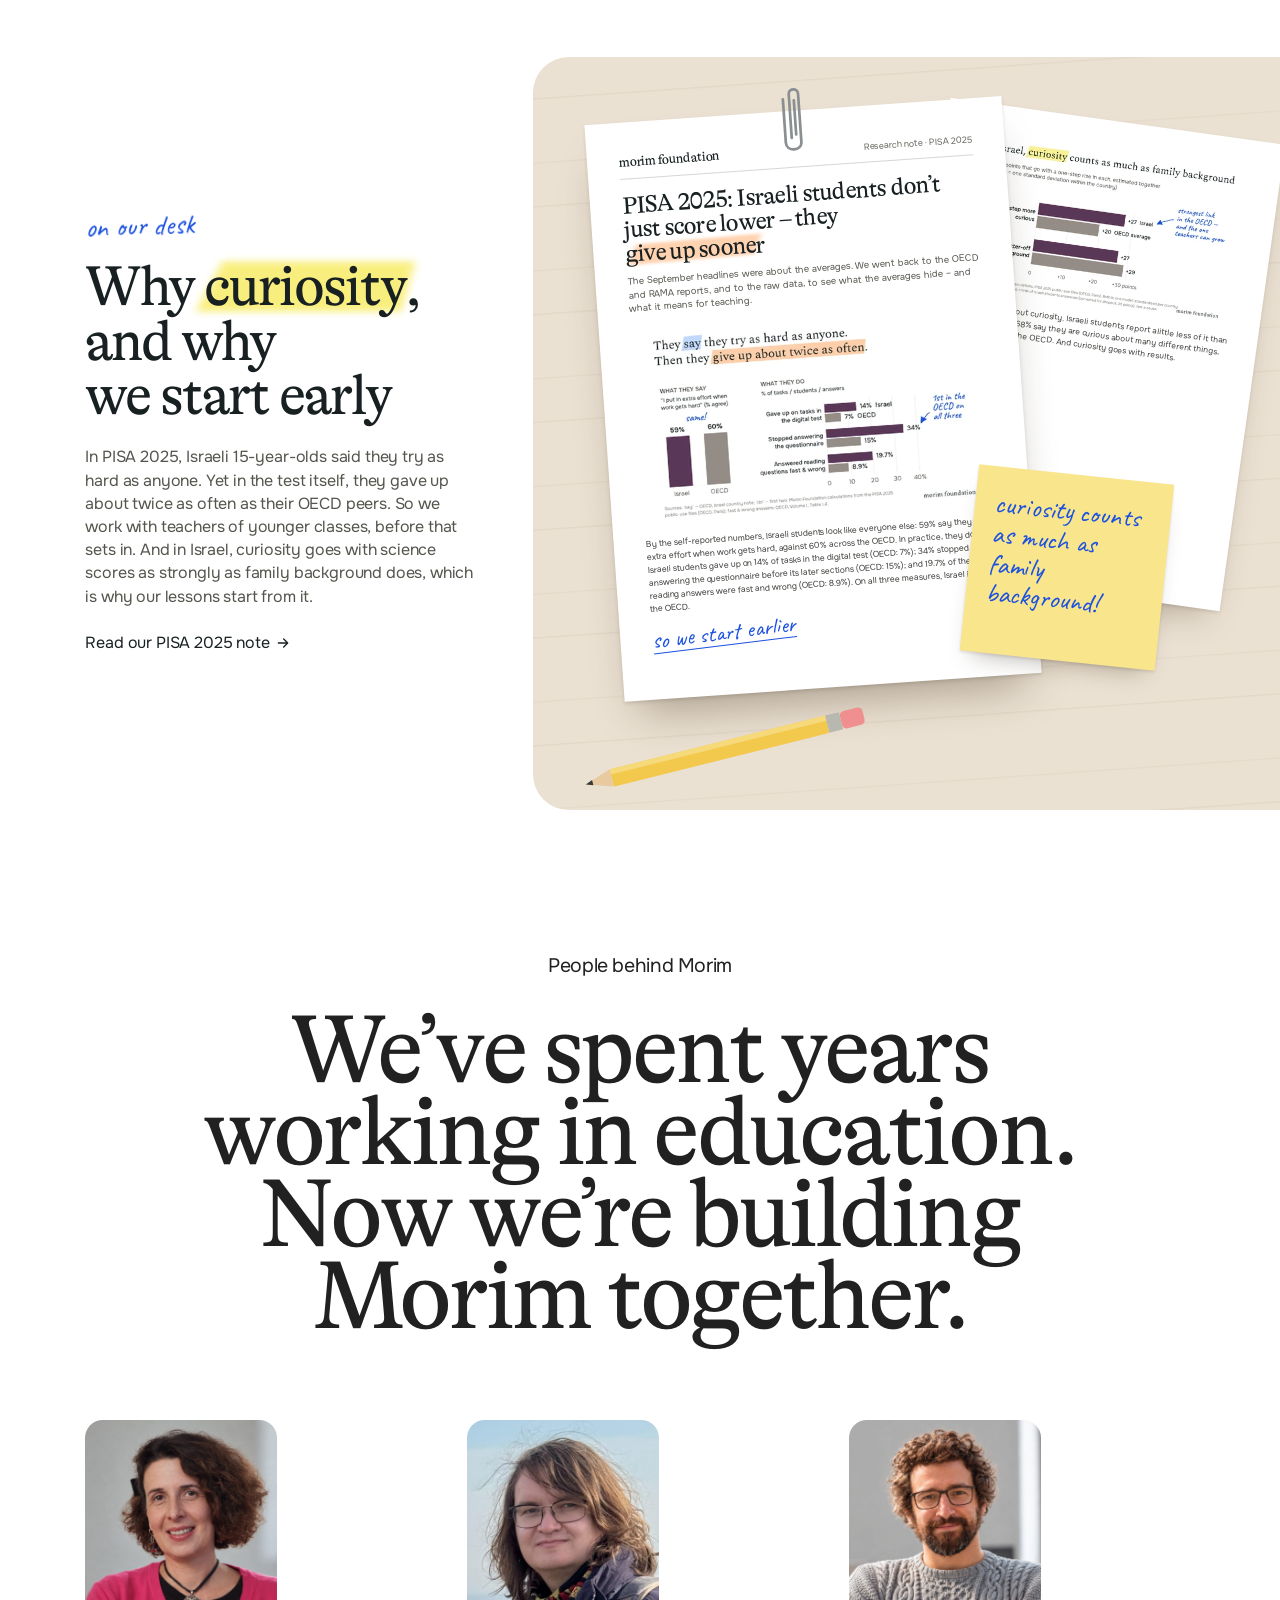
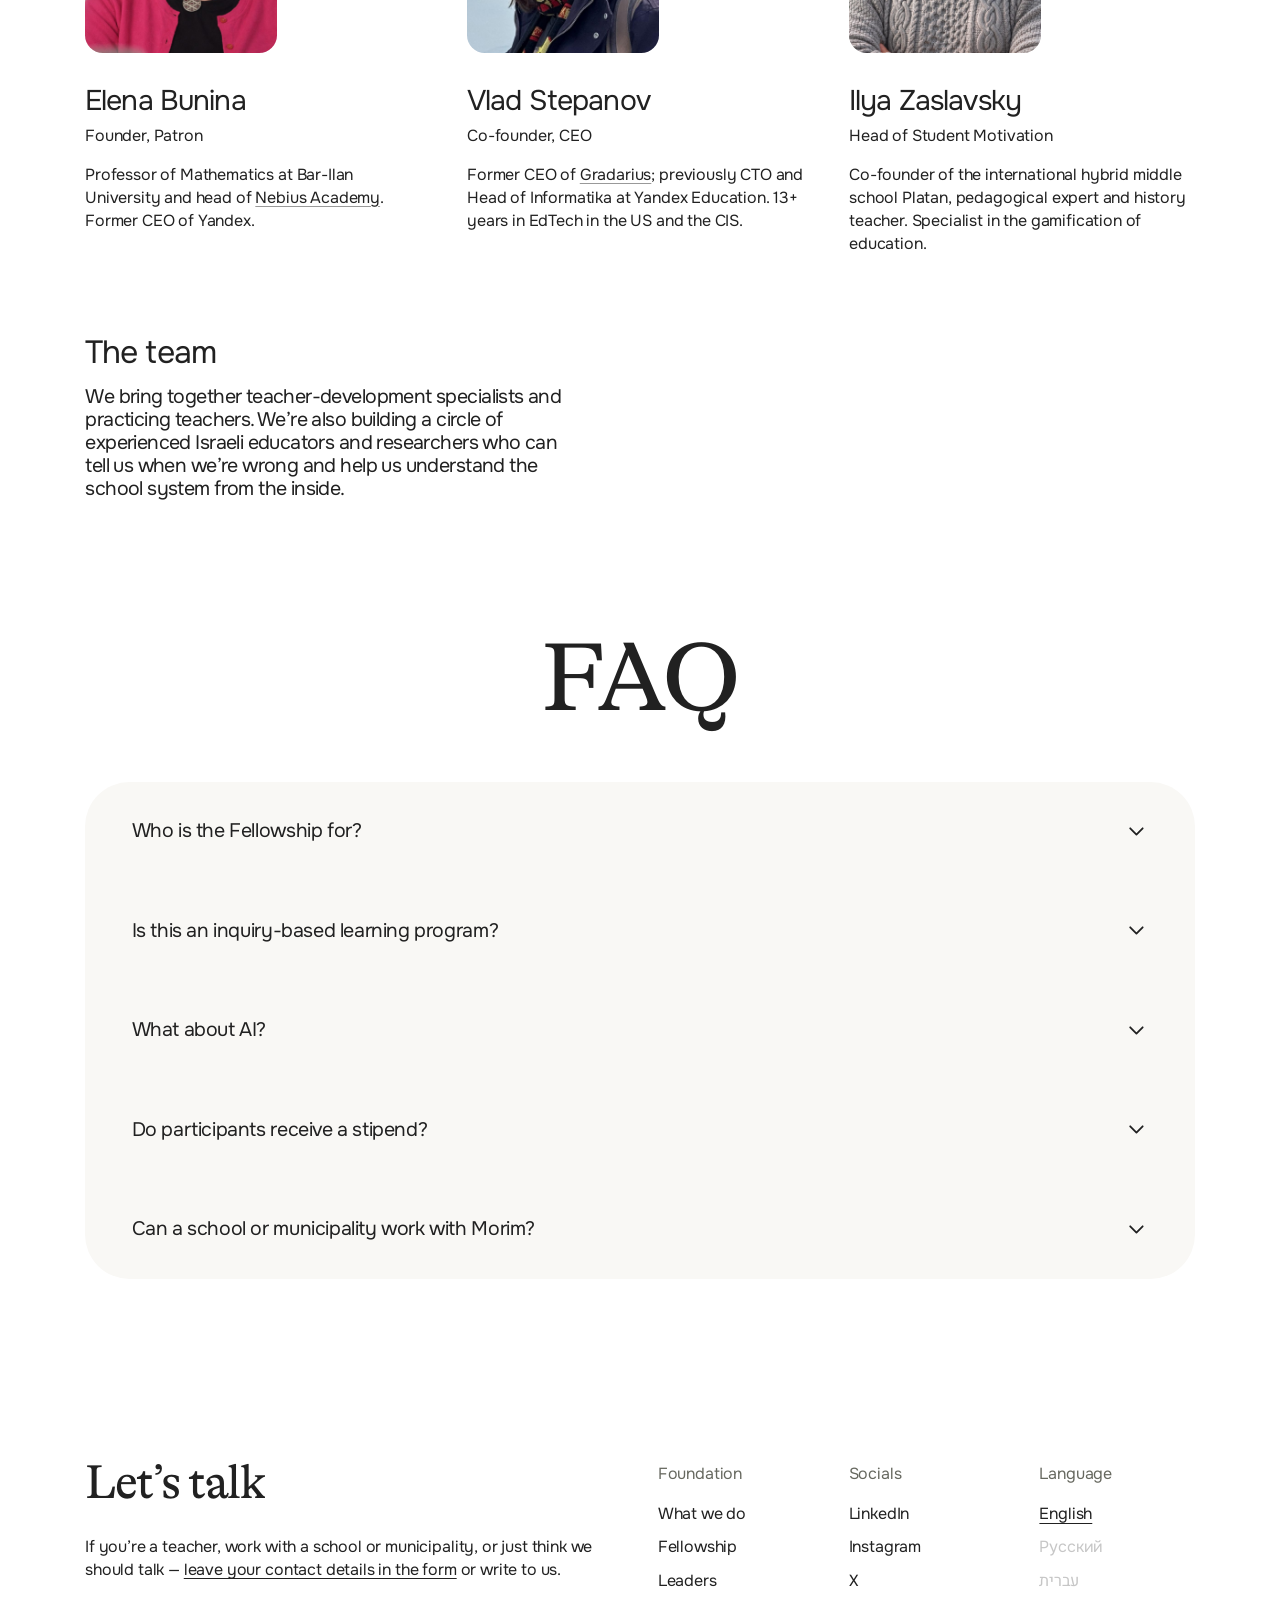
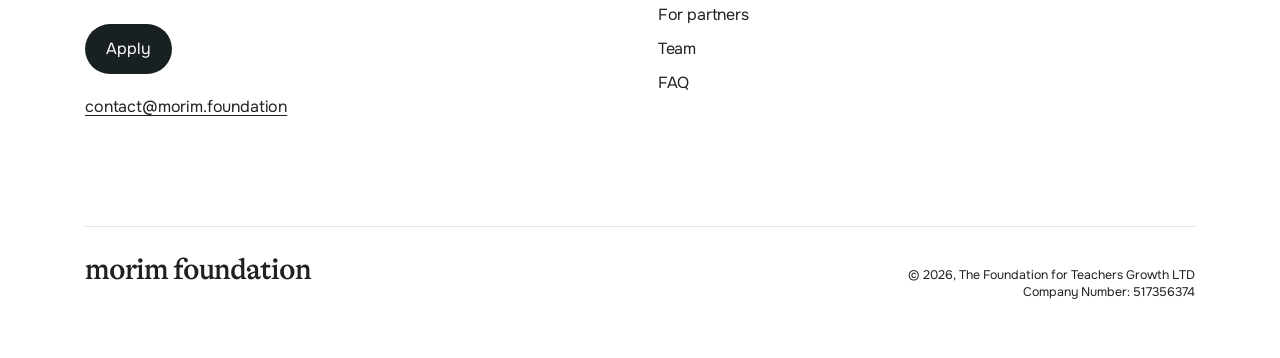
==== commit 7409f61d: "Desk: drop "tasks that counted for nothing" Said in passing, it read as a discount on the finding. T" ====
--- a/index.html
+++ b/index.html
@@ -343,7 +343,7 @@
     <div class="desk-copy">
       <p class="desk-kicker">on our desk</p>
       <h2 class="desk-title" id="research-title">Why <mark>curiosity</mark>, and why we start&nbsp;early</h2>
-      <p class="desk-text">In PISA 2025, Israeli 15-year-olds said they try as hard as anyone. Yet on tasks that counted for nothing, they stopped about twice as often as their OECD peers. So we work with teachers of younger classes, before that sets in. And in Israel, curiosity goes with science scores as strongly as family background does, which is why our lessons start from it.</p>
+      <p class="desk-text">In PISA 2025, Israeli 15-year-olds said they try as hard as anyone. Yet in the test itself, they gave up about twice as often as their OECD peers. So we work with teachers of younger classes, before that sets in. And in Israel, curiosity goes with science scores as strongly as family background does, which is why our lessons start from it.</p>
       <a class="text-link desk-link" href="pisa-2025/"><span>Read our PISA 2025 note</span><svg class="promo-arrow" viewBox="0 0 24 24" aria-hidden="true" focusable="false"><path d="M5 12h14M13 6l6 6-6 6"/></svg></a>
     </div>
     <div class="desk-scene" aria-hidden="true">
